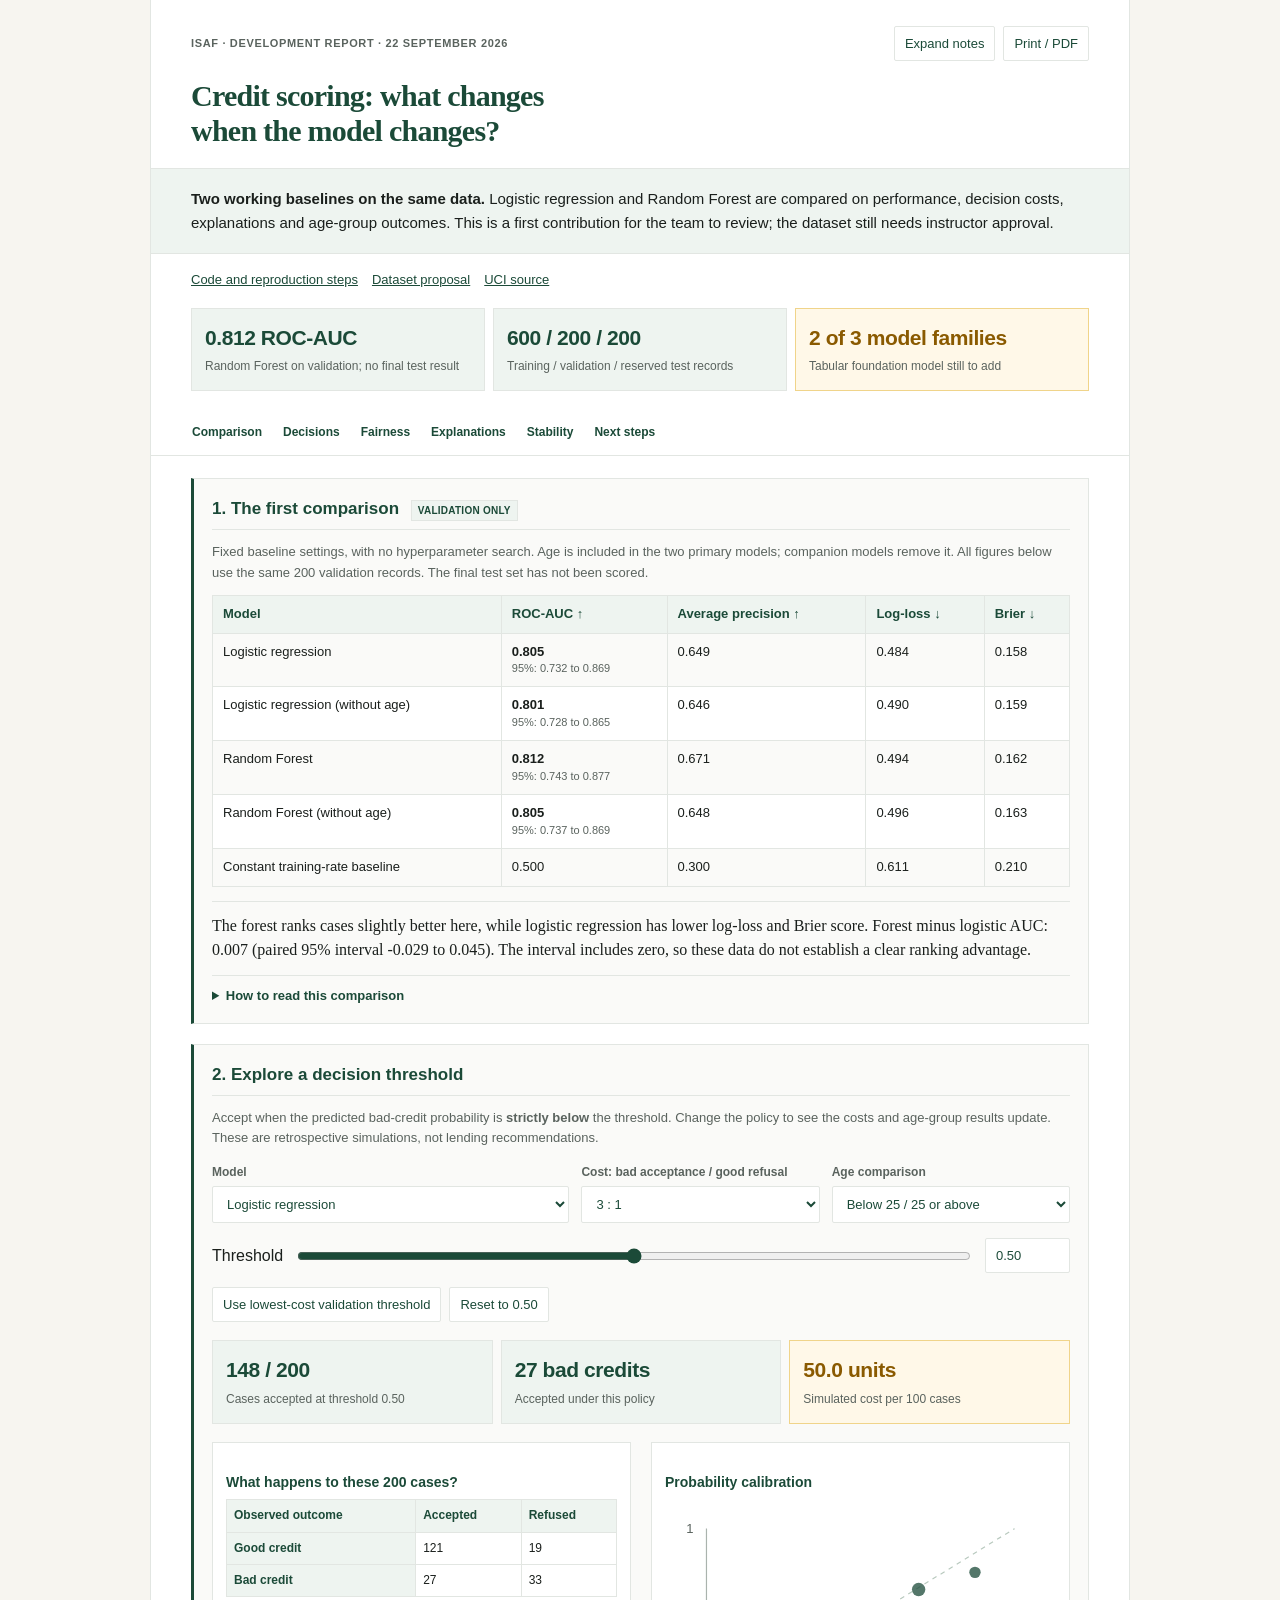
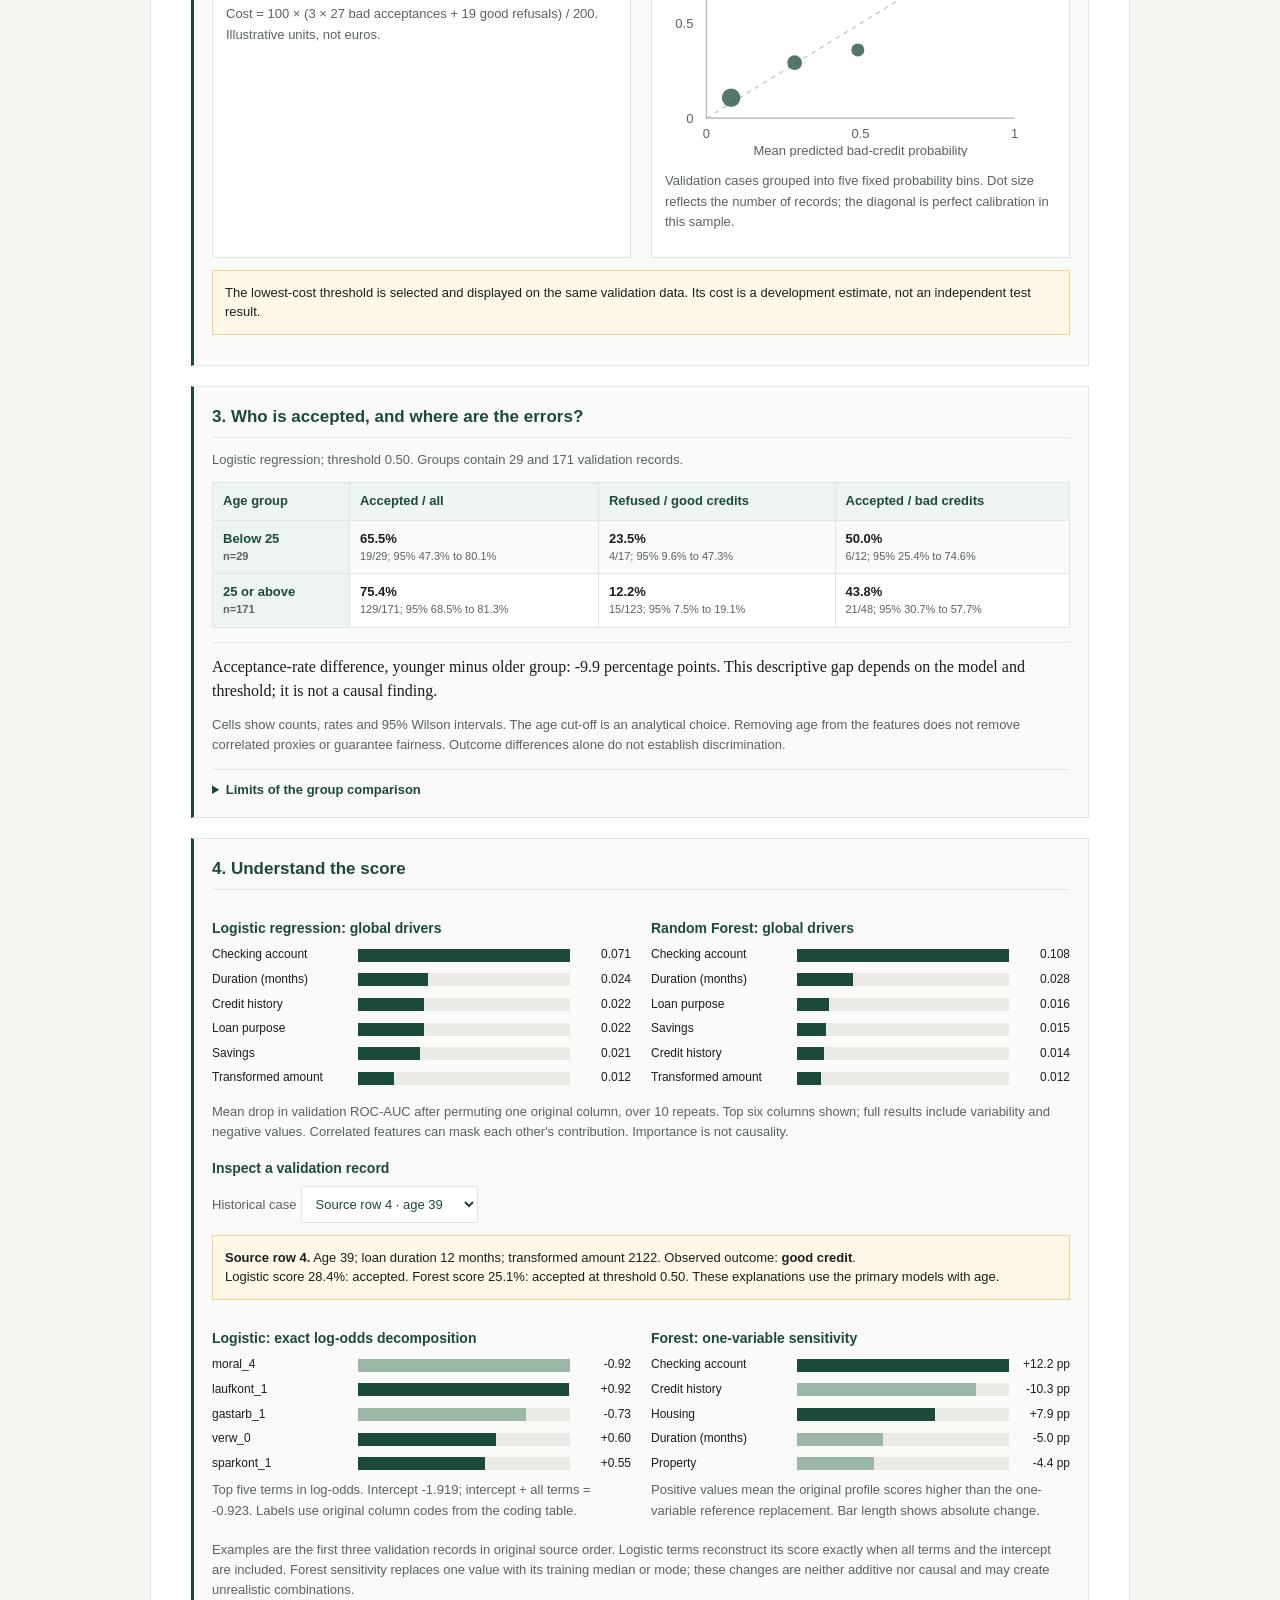
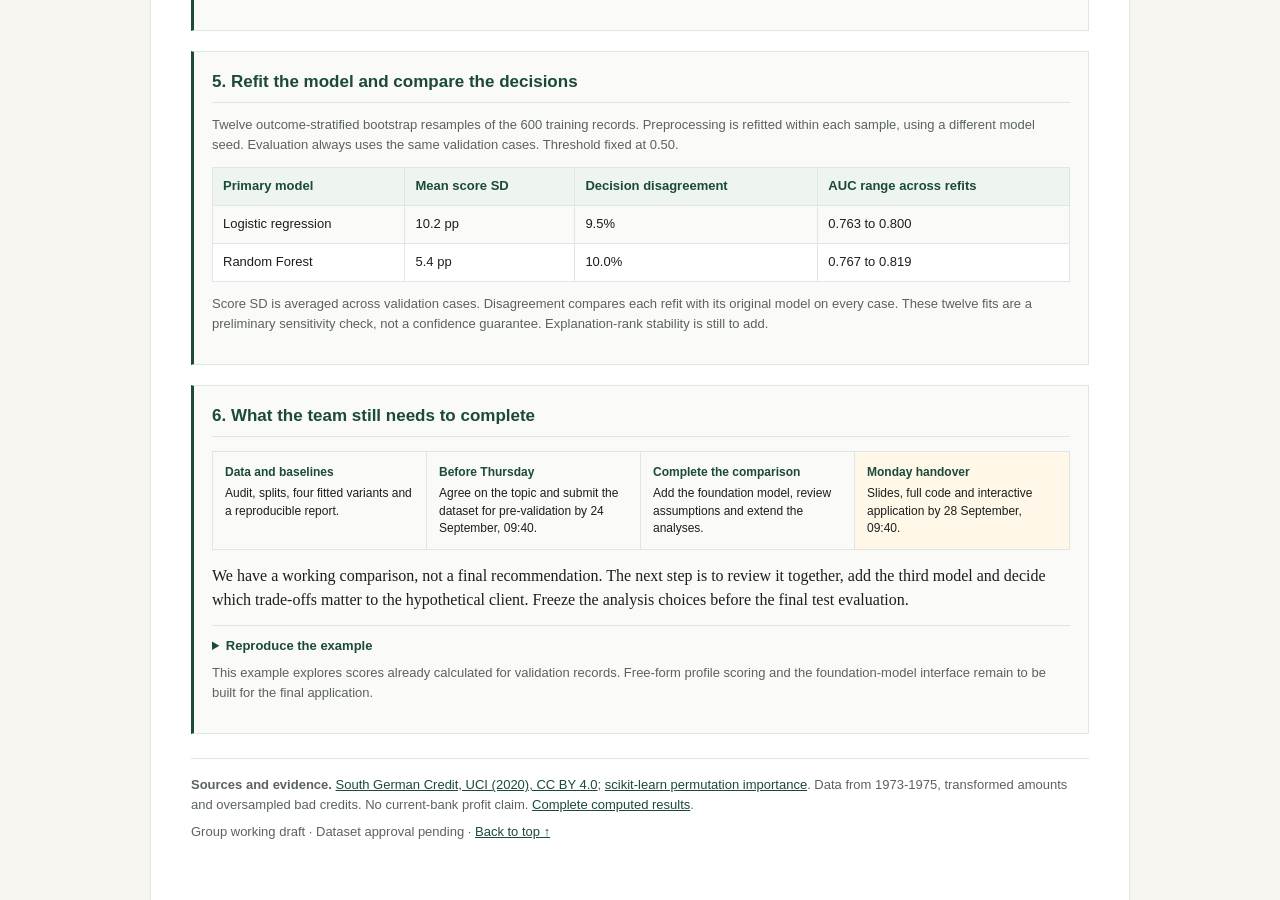
==== docs/index.html @ 65735120 "Build reproducible baselines and interactive validation report" ====
<!doctype html><html lang="en"><head><meta charset="utf-8"><meta name="viewport" content="width=device-width,initial-scale=1"><meta name="description" content="Reproducible credit-scoring development results: logistic regression, Random Forest and age-group analysis."><title>Credit scoring | First model comparison</title><style>:root{--ink:#1a1f1c;--muted:#5a635e;--line:#e2e6e2;--bg:#f7f5f0;--accent:#1b4a38;--soft:#eef4f0;--fill:#cfe0d6;--warn:#8a5a00;--warnbg:#fff8e8;--warnline:#f0d48a;--sans:Arial,Helvetica,sans-serif}
*{box-sizing:border-box}html{scroll-behavior:smooth;scroll-padding-top:65px}body{margin:0;color:var(--ink);background:var(--bg);font:16px/1.5 Georgia,'Times New Roman',serif}.wrap{max-width:980px;margin:auto;padding:26px 40px 45px;background:#fff;border-inline:1px solid var(--line);min-height:100vh}.topline{font:600 11px/1.4 var(--sans);letter-spacing:.06em;text-transform:uppercase;color:var(--muted);display:flex;align-items:center;justify-content:space-between;gap:16px;margin-bottom:17px}.actions{display:flex;gap:8px}button,select,input{font:13px var(--sans);color:var(--accent)}button,select,input[type=number]{background:#fff;border:1px solid var(--line);padding:9px 10px;border-radius:2px}button{cursor:pointer}button:hover{background:var(--soft)}:focus-visible{outline:2px solid var(--accent);outline-offset:3px}h1{font-size:30px;line-height:1.18;letter-spacing:-.025em;font-weight:600;color:var(--accent);margin:0 0 19px}h2{font:700 17px/1.4 var(--sans);color:var(--accent);margin:0 0 12px;padding-bottom:8px;border-bottom:1px solid var(--line)}h3{font:700 14px/1.4 var(--sans);color:var(--accent);margin:17px 0 7px}p{margin:7px 0 12px}a{color:var(--accent)}.lede{background:var(--soft);padding:18px 40px;margin:0 -40px 16px;border-block:1px solid var(--line);font:15px/1.6 var(--sans)}.links,.note,.foot{font:13px/1.55 var(--sans);color:var(--muted)}.links{display:flex;flex-wrap:wrap;gap:14px;margin:14px 0}.scores{display:grid;grid-template-columns:repeat(3,1fr);gap:8px;margin:18px 0}.stat{background:var(--soft);border:1px solid var(--line);padding:13px;font-family:var(--sans)}.stat b{display:block;color:var(--accent);font-size:21px;letter-spacing:-.02em}.stat span{font-size:12px;color:var(--muted)}.stat.warn{background:var(--warnbg);border-color:var(--warnline)}.stat.warn b{color:var(--warn)}.toc{position:sticky;top:0;z-index:5;display:flex;overflow:auto;gap:5px;background:rgba(255,255,255,.98);border-bottom:1px solid var(--line);margin:0 -40px 22px;padding:10px 33px;font:600 12px var(--sans)}.toc a{padding:6px 8px;white-space:nowrap;text-decoration:none}.toc a:hover{background:var(--soft)}.block{border:1px solid var(--line);border-left:3px solid var(--accent);background:#fafaf8;padding:18px;margin:0 0 20px}.table-wrap{overflow:auto;margin:12px 0}table{width:100%;border-collapse:collapse;font:13px/1.45 var(--sans)}th,td{border:1px solid var(--line);padding:9px 10px;text-align:left;vertical-align:top}th{background:var(--soft);color:var(--accent);font-weight:600}tbody tr:nth-child(even){background:white}.table-wrap table{min-width:600px}.small{font-size:11px;display:block;color:var(--muted)}.pill{font:600 10px var(--sans);letter-spacing:.025em;text-transform:uppercase;display:inline-block;background:var(--soft);color:var(--accent);padding:4px 6px;border:1px solid var(--line);margin-left:7px}.pill.warn{background:var(--warnbg);color:var(--warn)}.callout{background:var(--warnbg);border:1px solid var(--warnline);font:13px/1.5 var(--sans);padding:12px;margin:12px 0}.takeaway{border-top:1px solid var(--line);padding-top:12px;margin-top:14px}.controls{display:grid;grid-template-columns:1.5fr 1fr 1fr;gap:12px;font:12px/1.5 var(--sans);margin:15px 0}.controls label{font-weight:600;color:var(--muted)}.controls select{width:100%;margin-top:5px}.threshold{display:flex;align-items:center;gap:12px;margin:8px 0 14px;font-family:var(--sans)}input[type=range]{flex:1;min-width:70px;accent-color:var(--accent)}input[type=number]{width:85px}.split{display:grid;grid-template-columns:1fr 1fr;gap:20px}.mini{background:white;border:1px solid var(--line);padding:13px}.mini table{font-size:12px}.mini th,.mini td{padding:7px}.figure{margin:8px 0;background:#fff;border:1px solid var(--line);padding:10px}.figure svg{display:block;width:100%;height:auto}.chart-label{font:11px var(--sans);fill:var(--muted)}.bar-row{display:grid;grid-template-columns:138px 1fr 53px;gap:8px;align-items:center;font:12px/1.3 var(--sans);margin:9px 0}.bar-track{height:13px;background:#eceae4}.bar-fill{height:100%;background:var(--accent)}.bar-row .value{font-variant-numeric:tabular-nums;text-align:right}.technical{border-top:1px solid var(--line);margin-top:13px;padding-top:10px;font:13px/1.5 var(--sans)}summary{cursor:pointer;color:var(--accent);font-weight:600}.technical[open] summary{margin-bottom:10px}.foot{border-top:1px solid var(--line);padding-top:16px;margin-top:24px}.progress{display:grid;grid-template-columns:repeat(4,1fr);border:1px solid var(--line);margin:14px 0;font:12px/1.45 var(--sans)}.progress div{padding:12px;border-right:1px solid var(--line)}.progress div:last-child{border:0;background:var(--warnbg)}.progress b{display:block;color:var(--accent);margin-bottom:4px}.nowrap{white-space:nowrap}.status{font:14px/1.6 var(--sans)}.muted{color:var(--muted)}.sr-only{position:absolute;width:1px;height:1px;overflow:hidden;clip:rect(0,0,0,0)}
@media(max-width:700px){.wrap{padding:20px 15px 35px}h1{font-size:26px}.lede{margin-inline:-15px;padding:16px 15px}.toc{margin-inline:-15px;padding-inline:8px}.topline{align-items:flex-start}.actions{flex-direction:column}.scores{grid-template-columns:1fr}.split,.controls{grid-template-columns:1fr}.progress{grid-template-columns:1fr 1fr}.bar-row{grid-template-columns:120px 1fr 48px}.block{padding:14px}.stat b{font-size:20px}}
@media print{@page{margin:12mm}.wrap{max-width:none;border:0;padding:0}.actions,.toc{display:none}body{font-size:12px;background:#fff}.lede{margin:0;padding:12px}.block{break-inside:avoid}.table-wrap{overflow:visible}.table-wrap table{min-width:0;font-size:10px}.controls{grid-template-columns:1.5fr 1fr 1fr}.split{grid-template-columns:1fr 1fr}*{print-color-adjust:exact;-webkit-print-color-adjust:exact}}
</style></head><body><main class="wrap" id="top">
<div class="topline"><span>ISAF · Development report · 22 September 2026</span><div class="actions"><button id="notes">Expand notes</button><button id="print">Print / PDF</button></div></div>
<h1>Credit scoring: what changes<br>when the model changes?</h1>
<div class="lede"><strong>Two working baselines on the same data.</strong> Logistic regression and Random Forest are compared on performance, decision costs, explanations and age-group outcomes. This is a first contribution for the team to review; the dataset still needs instructor approval.</div>
<div class="links"><a href="https://github.com/RemiBp/fairness-credit-scoring">Code and reproduction steps</a><a href="https://github.com/RemiBp/fairness-credit-scoring/blob/main/docs/dataset-proposal.pdf">Dataset proposal</a><a href="https://doi.org/10.24432/C5QG88">UCI source</a></div>
<div class="scores"><div class="stat"><b id="best-auc"></b><span id="best-label"></span></div><div class="stat"><b>600 / 200 / 200</b><span>Training / validation / reserved test records</span></div><div class="stat warn"><b>2 of 3 model families</b><span>Tabular foundation model still to add</span></div></div>
<nav class="toc" aria-label="Report sections"><a href="#comparison">Comparison</a><a href="#decisions">Decisions</a><a href="#fairness">Fairness</a><a href="#explain">Explanations</a><a href="#stability">Stability</a><a href="#next">Next steps</a></nav>
<section class="block" id="comparison"><h2>1. The first comparison <span class="pill">Validation only</span></h2>
<p class="note">Fixed baseline settings, with no hyperparameter search. Age is included in the two primary models; companion models remove it. All figures below use the same 200 validation records. The final test set has not been scored.</p>
<div class="table-wrap" tabindex="0" aria-label="Model metrics"><table><thead><tr><th scope="col">Model</th><th scope="col">ROC-AUC ↑</th><th scope="col">Average precision ↑</th><th scope="col">Log-loss ↓</th><th scope="col">Brier ↓</th></tr></thead><tbody id="comparison-rows"></tbody></table></div>
<p class="takeaway" id="comparison-summary"></p>
<details class="technical"><summary>How to read this comparison</summary><p>ROC-AUC measures ranking; average precision summarises the precision-recall curve for bad-credit outcomes. Log-loss and Brier evaluate probabilities. The constant baseline predicts the training bad-credit rate for every validation case.</p><p>AUC intervals and the difference between the two primary models use 1,000 paired, outcome-stratified bootstrap samples of validation rows. These are conditional on the fitted models, not estimates of all training uncertainty. Repeated decisions based on this validation set can overfit it.</p><p>Data are historical and bad credits were oversampled. Sample probabilities and calibration cannot be treated as current population default rates.</p></details></section>
<section class="block" id="decisions"><h2>2. Explore a decision threshold</h2><p class="note">Accept when the predicted bad-credit probability is <strong>strictly below</strong> the threshold. Change the policy to see the costs and age-group results update. These are retrospective simulations, not lending recommendations.</p>
<div class="controls"><label for="model">Model<select id="model"></select></label><label for="ratio">Cost: bad acceptance / good refusal<select id="ratio"><option value="1">1 : 1</option><option value="3" selected>3 : 1</option><option value="5">5 : 1</option></select></label><label for="age-cut">Age comparison<select id="age-cut"><option value="25">Below 25 / 25 or above</option><option value="30">Below 30 / 30 or above</option></select></label></div>
<div class="threshold"><label for="threshold">Threshold</label><input id="threshold" type="range" min="0" max="1" step="0.01" value="0.5"><input id="threshold-number" aria-label="Threshold value" type="number" min="0" max="1" step="0.01" value="0.50"></div>
<div class="actions"><button id="optimal">Use lowest-cost validation threshold</button><button id="reset">Reset to 0.50</button></div>
<div id="policy-stats" class="scores" aria-live="polite"></div>
<div class="split"><div class="mini"><h3>What happens to these 200 cases?</h3><table><thead><tr><th>Observed outcome</th><th>Accepted</th><th>Refused</th></tr></thead><tbody id="confusion"></tbody></table><p class="note" id="cost-note"></p></div><div class="mini"><h3>Probability calibration</h3><div id="calibration"></div><p class="note">Validation cases grouped into five fixed probability bins. Dot size reflects the number of records; the diagonal is perfect calibration in this sample.</p></div></div>
<p class="callout" id="threshold-caveat">The lowest-cost threshold is selected and displayed on the same validation data. Its cost is a development estimate, not an independent test result.</p>
</section>
<section class="block" id="fairness"><h2>3. Who is accepted, and where are the errors?</h2><p class="note" id="fairness-context"></p><div class="table-wrap" tabindex="0" aria-label="Age group outcomes"><table><thead><tr><th>Age group</th><th>Accepted / all</th><th>Refused / good credits</th><th>Accepted / bad credits</th></tr></thead><tbody id="fairness-rows"></tbody></table></div><p class="takeaway" id="fairness-gap"></p>
<p class="note">Cells show counts, rates and 95% Wilson intervals. The age cut-off is an analytical choice. Removing age from the features does not remove correlated proxies or guarantee fairness. Outcome differences alone do not establish discrimination.</p>
<details class="technical"><summary>Limits of the group comparison</summary><p>Intervals describe uncertainty in each subgroup rate conditional on the model and chosen threshold. They are not confidence intervals for a between-group difference and do not account for threshold selection. Small denominators make estimates imprecise. The dataset's combined personal-status variable cannot reliably reconstruct sex, so no male/female analysis is attempted.</p></details></section>
<section class="block" id="explain"><h2>4. Understand the score</h2><div class="split"><div><h3>Logistic regression: global drivers</h3><div id="logistic-importance"></div></div><div><h3>Random Forest: global drivers</h3><div id="forest-importance"></div></div></div><p class="note">Mean drop in validation ROC-AUC after permuting one original column, over 10 repeats. Top six columns shown; full results include variability and negative values. Correlated features can mask each other's contribution. Importance is not causality.</p>
<h3>Inspect a validation record</h3><label for="case-select" class="note">Historical case</label> <select id="case-select"></select><div id="case-info" class="callout"></div>
<div class="split"><div><h3>Logistic: exact log-odds decomposition</h3><div id="logistic-local"></div></div><div><h3>Forest: one-variable sensitivity</h3><div id="forest-local"></div></div></div><p class="note">Examples are the first three validation records in original source order. Logistic terms reconstruct its score exactly when all terms and the intercept are included. Forest sensitivity replaces one value with its training median or mode; these changes are neither additive nor causal and may create unrealistic combinations.</p></section>
<section class="block" id="stability"><h2>5. Refit the model and compare the decisions</h2><p class="note">Twelve outcome-stratified bootstrap resamples of the 600 training records. Preprocessing is refitted within each sample, using a different model seed. Evaluation always uses the same validation cases. Threshold fixed at 0.50.</p><div class="table-wrap" tabindex="0"><table><thead><tr><th>Primary model</th><th>Mean score SD</th><th>Decision disagreement</th><th>AUC range across refits</th></tr></thead><tbody id="stability-rows"></tbody></table></div><p class="note">Score SD is averaged across validation cases. Disagreement compares each refit with its original model on every case. These twelve fits are a preliminary sensitivity check, not a confidence guarantee. Explanation-rank stability is still to add.</p></section>
<section class="block" id="next"><h2>6. What the team still needs to complete</h2><div class="progress"><div><b>Data and baselines</b>Audit, splits, four fitted variants and a reproducible report.</div><div><b>Before Thursday</b>Agree on the topic and submit the dataset for pre-validation by 24 September, 09:40.</div><div><b>Complete the comparison</b>Add the foundation model, review assumptions and extend the analyses.</div><div><b>Monday handover</b>Slides, full code and interactive application by 28 September, 09:40.</div></div>
<p>We have a working comparison, not a final recommendation. The next step is to review it together, add the third model and decide which trade-offs matter to the hypothetical client. Freeze the analysis choices before the final test evaluation.</p>
<details class="technical"><summary>Reproduce the example</summary><p>From the repository root, create a Python environment, install <code>requirements.txt</code>, then run <code>python benchmark.py</code> and <code>python build_report.py</code>. Open <code>docs/index.html</code>. It is self-contained and works offline. Fitted pipelines are saved locally in <code>models/</code>; public results contain validation predictions only.</p><p id="versions"></p><p>Model settings: regularised logistic regression with C=1; Random Forest with 250 trees, minimum leaf size 5 and square-root feature sampling. No tuning of those settings was conducted.</p></details>
<p class="note">This example explores scores already calculated for validation records. Free-form profile scoring and the foundation-model interface remain to be built for the final application.</p></section>
<footer class="foot"><strong>Sources and evidence.</strong> <a href="https://doi.org/10.24432/C5QG88">South German Credit, UCI (2020), CC BY 4.0</a>; <a href="https://scikit-learn.org/1.7/modules/permutation_importance.html">scikit-learn permutation importance</a>. Data from 1973-1975, transformed amounts and oversampled bad credits. No current-bank profit claim. <a href="https://github.com/RemiBp/fairness-credit-scoring/tree/main/results">Complete computed results</a>.<p>Group working draft · Dataset approval pending · <a href="#top">Back to top ↑</a></p></footer>
<noscript><p class="callout">Enable JavaScript to display the computed metrics and use the controls. The JSON results are available in the repository.</p></noscript></main><script id="benchmark-data" type="application/json">{"seed":20260922,"source_sha256":"5f363343f356ca38a0236baab849e472846399b2176ccc5bd686483dd8a7562f","evaluation":"validation_only","split":{"train":600,"validation":200,"test":200},"test_evaluated":false,"versions":{"python":"3.14.6","numpy":"2.5.3","pandas":"2.3.3","sklearn":"1.7.2"},"baseline":{"auc":0.5,"average_precision":0.3,"log_loss":0.6108643020548935,"brier":0.20999999999999994},"models":{"logistic":{"name":"Logistic regression","metrics":{"auc":0.8048809523809525,"average_precision":0.6487432965150209,"log_loss":0.48419338805468926,"brier":0.1579070780042954},"threshold_05":{"n":200,"accepted":148,"bad_accepted":27,"good_refused":19,"good_accepted":121,"bad_refused":33,"cost_per_100":50.0},"cost_thresholds":[{"ratio":1,"threshold":0.6,"validation_cost_per_100":21.5},{"ratio":3,"threshold":0.34,"validation_cost_per_100":41.5},{"ratio":5,"threshold":0.08,"validation_cost_per_100":50.0}],"fairness_25":{"below":{"n":29,"acceptance":{"events":19,"n":29,"rate":0.6551724137931034,"wilson_95":[0.47345104090476137,0.80059281473325]},"good_refusal":{"events":4,"n":17,"rate":0.23529411764705882,"wilson_95":[0.09555044322080117,0.4726179811956498]},"bad_acceptance":{"events":6,"n":12,"rate":0.5,"wilson_95":[0.2537815976337061,0.7462184023662939]}},"at_or_above":{"n":171,"acceptance":{"events":129,"n":171,"rate":0.7543859649122807,"wilson_95":[0.6847482938893671,0.8128453580214275]},"good_refusal":{"events":15,"n":123,"rate":0.12195121951219512,"wilson_95":[0.07531417696635252,0.19148706558741818]},"bad_acceptance":{"events":21,"n":48,"rate":0.4375,"wilson_95":[0.30701269040654244,0.5772498258017222]}}},"fairness_30":{"below":{"n":80,"acceptance":{"events":54,"n":80,"rate":0.675,"wilson_95":[0.5664052731061473,0.7675583815564182]},"good_refusal":{"events":10,"n":50,"rate":0.2,"wilson_95":[0.1124375001577611,0.3303710593222542]},"bad_acceptance":{"events":14,"n":30,"rate":0.4666666666666667,"wilson_95":[0.30232388907699753,0.638577003801267]}},"at_or_above":{"n":120,"acceptance":{"events":94,"n":120,"rate":0.7833333333333333,"wilson_95":[0.7014563746709164,0.8476327643584851]},"good_refusal":{"events":9,"n":90,"rate":0.1,"wilson_95":[0.05350675169712493,0.17924174875433652]},"bad_acceptance":{"events":13,"n":30,"rate":0.43333333333333335,"wilson_95":[0.2737748557646652,0.6080269299918639]}}},"calibration":[{"n":93,"mean_prediction":0.07991707648408204,"bad_rate":0.10752688172043011,"lower":0.0,"upper":0.2},{"n":41,"mean_prediction":0.2862659544500028,"bad_rate":0.2926829268292683,"lower":0.2,"upper":0.4},{"n":25,"mean_prediction":0.49134056314033736,"bad_rate":0.36,"lower":0.4,"upper":0.6000000000000001},{"n":28,"mean_prediction":0.6886879317110166,"bad_rate":0.6785714285714286,"lower":0.6000000000000001,"upper":0.8},{"n":13,"mean_prediction":0.8716345280979799,"bad_rate":0.7692307692307693,"lower":0.8,"upper":1.0}],"include_age":true,"importance":[{"feature":"Checking account","column":"laufkont","mean":0.07111904761904772,"std":0.024178462990073573},{"feature":"Duration (months)","column":"laufzeit","mean":0.023523809523809634,"std":0.006183191684755591},{"feature":"Credit history","column":"moral","mean":0.02229761904761912,"std":0.010149959786790773},{"feature":"Loan purpose","column":"verw","mean":0.02203571428571437,"std":0.005337915229962654},{"feature":"Savings","column":"sparkont","mean":0.020785714285714373,"std":0.007245923085469778},{"feature":"Transformed amount","column":"hoehe","mean":0.011928571428571521,"std":0.005495514559357396},{"feature":"Foreign worker","column":"gastarb","mean":0.009166666666666767,"std":0.005998157313414069},{"feature":"Other instalment plans","column":"weitkred","mean":0.0070476190476191245,"std":0.00531619269420373},{"feature":"Property","column":"verm","mean":0.004964285714285821,"std":0.005950011433133709},{"feature":"Number of credits","column":"bishkred","mean":0.004785714285714382,"std":0.004835092337673833},{"feature":"Age (years)","column":"alter","mean":0.004059523809523879,"std":0.004685835872406227},{"feature":"Personal status","column":"famges","mean":0.004047619047619111,"std":0.004438417114835083},{"feature":"Residence duration","column":"wohnzeit","mean":0.0039761904761905775,"std":0.004821707810843777},{"feature":"Other debtors","column":"buerge","mean":0.0036547619047619826,"std":0.0041431479098838},{"feature":"Employment duration","column":"beszeit","mean":0.0035714285714286698,"std":0.00786038893984984},{"feature":"Telephone","column":"telef","mean":0.002869047619047749,"std":0.004244327279906327},{"feature":"Housing","column":"wohn","mean":0.00267857142857153,"std":0.003587365236828193},{"feature":"Instalment rate band","column":"rate","mean":0.0010714285714286675,"std":0.007238447673123904},{"feature":"Job","column":"beruf","mean":0.001047619047619175,"std":0.0006896546837123807},{"feature":"Dependants band","column":"pers","mean":4.4408920985006264e-17,"std":0.00034911614996701397}],"stability":{"fits":12,"mean_probability_sd":0.10212084486995426,"decision_disagreement_at_05":0.09541666666666666,"auc_range":[0.7625000000000001,0.7996428571428571]},"auc_interval_95":[0.7319017857142857,0.8694107142857143]},"logistic_no_age":{"name":"Logistic regression (without age)","metrics":{"auc":0.8013095238095238,"average_precision":0.6458492645531762,"log_loss":0.48962336238239174,"brier":0.15919039851521205},"threshold_05":{"n":200,"accepted":151,"bad_accepted":28,"good_refused":17,"good_accepted":123,"bad_refused":32,"cost_per_100":50.5},"cost_thresholds":[{"ratio":1,"threshold":0.65,"validation_cost_per_100":20.5},{"ratio":3,"threshold":0.21,"validation_cost_per_100":42.5},{"ratio":5,"threshold":0.11,"validation_cost_per_100":48.5}],"fairness_25":{"below":{"n":29,"acceptance":{"events":20,"n":29,"rate":0.6896551724137931,"wilson_95":[0.5076986576690685,0.8272438325551679]},"good_refusal":{"events":3,"n":17,"rate":0.17647058823529413,"wilson_95":[0.06191126637620997,0.41029458568834126]},"bad_acceptance":{"events":6,"n":12,"rate":0.5,"wilson_95":[0.2537815976337061,0.7462184023662939]}},"at_or_above":{"n":171,"acceptance":{"events":131,"n":171,"rate":0.7660818713450293,"wilson_95":[0.6972166571416826,0.823254863822482]},"good_refusal":{"events":14,"n":123,"rate":0.11382113821138211,"wilson_95":[0.06902284440685469,0.18201068293301853]},"bad_acceptance":{"events":22,"n":48,"rate":0.4583333333333333,"wilson_95":[0.32575242292867446,0.5970892545435019]}}},"fairness_30":{"below":{"n":80,"acceptance":{"events":56,"n":80,"rate":0.7,"wilson_95":[0.5923184607866026,0.7893542873991866]},"good_refusal":{"events":8,"n":50,"rate":0.16,"wilson_95":[0.08337420678033404,0.2851421606303499]},"bad_acceptance":{"events":14,"n":30,"rate":0.4666666666666667,"wilson_95":[0.30232388907699753,0.638577003801267]}},"at_or_above":{"n":120,"acceptance":{"events":95,"n":120,"rate":0.7916666666666666,"wilson_95":[0.7105232156701865,0.8547156039189031]},"good_refusal":{"events":9,"n":90,"rate":0.1,"wilson_95":[0.05350675169712493,0.17924174875433652]},"bad_acceptance":{"events":14,"n":30,"rate":0.4666666666666667,"wilson_95":[0.30232388907699753,0.638577003801267]}}},"calibration":[{"n":94,"mean_prediction":0.08209204046715733,"bad_rate":0.10638297872340426,"lower":0.0,"upper":0.2},{"n":41,"mean_prediction":0.2916170236659248,"bad_rate":0.2926829268292683,"lower":0.2,"upper":0.4},{"n":24,"mean_prediction":0.48586790633001864,"bad_rate":0.375,"lower":0.4,"upper":0.6000000000000001},{"n":28,"mean_prediction":0.6853432057032843,"bad_rate":0.6785714285714286,"lower":0.6000000000000001,"upper":0.8},{"n":13,"mean_prediction":0.8684703606710052,"bad_rate":0.7692307692307693,"lower":0.8,"upper":1.0}],"include_age":false,"auc_interval_95":[0.7277291666666668,0.8653660714285714]},"forest":{"name":"Random Forest","metrics":{"auc":0.8121428571428572,"average_precision":0.6710862863897731,"log_loss":0.49431080453837767,"brier":0.16209723262022407},"threshold_05":{"n":200,"accepted":171,"bad_accepted":37,"good_refused":6,"good_accepted":134,"bad_refused":23,"cost_per_100":58.5},"cost_thresholds":[{"ratio":1,"threshold":0.43,"validation_cost_per_100":21.0},{"ratio":3,"threshold":0.3,"validation_cost_per_100":39.0},{"ratio":5,"threshold":0.3,"validation_cost_per_100":49.0}],"fairness_25":{"below":{"n":29,"acceptance":{"events":26,"n":29,"rate":0.896551724137931,"wilson_95":[0.736149189092262,0.9641851086493229]},"good_refusal":{"events":0,"n":17,"rate":0.0,"wilson_95":[0.0,0.1843181350088518]},"bad_acceptance":{"events":9,"n":12,"rate":0.75,"wilson_95":[0.46769466506643426,0.9110583316059453]}},"at_or_above":{"n":171,"acceptance":{"events":145,"n":171,"rate":0.847953216374269,"wilson_95":[0.7865389175839125,0.894077686753841]},"good_refusal":{"events":6,"n":123,"rate":0.04878048780487805,"wilson_95":[0.022545774253251702,0.1023460313754423]},"bad_acceptance":{"events":28,"n":48,"rate":0.5833333333333334,"wilson_95":[0.4428133228397628,0.7115033222158844]}}},"fairness_30":{"below":{"n":80,"acceptance":{"events":66,"n":80,"rate":0.825,"wilson_95":[0.7274245802116865,0.8927936355902206]},"good_refusal":{"events":4,"n":50,"rate":0.08,"wilson_95":[0.03154951408859298,0.18838246918342838]},"bad_acceptance":{"events":20,"n":30,"rate":0.6666666666666666,"wilson_95":[0.4878005164454384,0.8076950191632386]}},"at_or_above":{"n":120,"acceptance":{"events":105,"n":120,"rate":0.875,"wilson_95":[0.8039705979199262,0.9227650272660463]},"good_refusal":{"events":2,"n":90,"rate":0.022222222222222223,"wilson_95":[0.006115441986325208,0.07744526688625372]},"bad_acceptance":{"events":17,"n":30,"rate":0.5666666666666667,"wilson_95":[0.3919730700081361,0.7262251442353347]}}},"calibration":[{"n":61,"mean_prediction":0.11966541289023105,"bad_rate":0.09836065573770492,"lower":0.0,"upper":0.2},{"n":78,"mean_prediction":0.2912294584814419,"bad_rate":0.19230769230769232,"lower":0.2,"upper":0.4},{"n":57,"mean_prediction":0.4871388063227617,"bad_rate":0.631578947368421,"lower":0.4,"upper":0.6000000000000001},{"n":4,"mean_prediction":0.6393253534901012,"bad_rate":0.75,"lower":0.6000000000000001,"upper":0.8}],"include_age":true,"importance":[{"feature":"Checking account","column":"laufkont","mean":0.10811904761904763,"std":0.030579475279834695},{"feature":"Duration (months)","column":"laufzeit","mean":0.028369047619047648,"std":0.008984120849456679},{"feature":"Loan purpose","column":"verw","mean":0.016440476190476217,"std":0.006491851250071979},{"feature":"Savings","column":"sparkont","mean":0.014773809523809567,"std":0.008922450282720474},{"feature":"Credit history","column":"moral","mean":0.013607142857142884,"std":0.010551414183408844},{"feature":"Transformed amount","column":"hoehe","mean":0.011988095238095265,"std":0.011342939356385124},{"feature":"Age (years)","column":"alter","mean":0.01084523809523814,"std":0.0029553796215517326},{"feature":"Housing","column":"wohn","mean":0.005773809523809547,"std":0.0037609439701336844},{"feature":"Other instalment plans","column":"weitkred","mean":0.005523809523809531,"std":0.004209036278598419},{"feature":"Instalment rate band","column":"rate","mean":0.003702380952380979,"std":0.0038647228576496784},{"feature":"Property","column":"verm","mean":0.0033214285714285975,"std":0.004196643864791371},{"feature":"Other debtors","column":"buerge","mean":0.0029999999999999914,"std":0.0015225068836903193},{"feature":"Telephone","column":"telef","mean":0.002654761904761904,"std":0.002205467592504401},{"feature":"Job","column":"beruf","mean":0.002083333333333348,"std":0.0028458357610969555},{"feature":"Employment duration","column":"beszeit","mean":0.0015476190476190644,"std":0.003162277660168399},{"feature":"Foreign worker","column":"gastarb","mean":0.0011190476190476196,"std":0.0017137896107550386},{"feature":"Residence duration","column":"wohnzeit","mean":0.0004880952380952652,"std":0.002788587244620764},{"feature":"Personal status","column":"famges","mean":-0.0003214285714285614,"std":0.001760174504335926},{"feature":"Number of credits","column":"bishkred","mean":-0.0017261904761904589,"std":0.0017253692627870862},{"feature":"Dependants band","column":"pers","mean":-0.0034523809523809177,"std":0.0032771627848441212}],"stability":{"fits":12,"mean_probability_sd":0.05387790638455749,"decision_disagreement_at_05":0.10041666666666667,"auc_range":[0.7667857142857143,0.8188095238095238]},"auc_interval_95":[0.7429702380952381,0.8770267857142856]},"forest_no_age":{"name":"Random Forest (without age)","metrics":{"auc":0.8051190476190475,"average_precision":0.647957482249543,"log_loss":0.4964997904627066,"brier":0.1629635069412096},"threshold_05":{"n":200,"accepted":166,"bad_accepted":36,"good_refused":10,"good_accepted":130,"bad_refused":24,"cost_per_100":59.0},"cost_thresholds":[{"ratio":1,"threshold":0.4,"validation_cost_per_100":21.0},{"ratio":3,"threshold":0.29,"validation_cost_per_100":39.0},{"ratio":5,"threshold":0.29,"validation_cost_per_100":49.0}],"fairness_25":{"below":{"n":29,"acceptance":{"events":27,"n":29,"rate":0.9310344827586207,"wilson_95":[0.7803541984972431,0.9808787338305667]},"good_refusal":{"events":0,"n":17,"rate":0.0,"wilson_95":[0.0,0.1843181350088518]},"bad_acceptance":{"events":10,"n":12,"rate":0.8333333333333334,"wilson_95":[0.5519691377470266,0.9530348578161463]}},"at_or_above":{"n":171,"acceptance":{"events":139,"n":171,"rate":0.8128654970760234,"wilson_95":[0.7477730359355237,0.8642099612421204]},"good_refusal":{"events":10,"n":123,"rate":0.08130081300813008,"wilson_95":[0.044758872239892986,0.14320379424439061]},"bad_acceptance":{"events":26,"n":48,"rate":0.5416666666666666,"wilson_95":[0.40291074545649797,0.6742475770713254]}}},"fairness_30":{"below":{"n":80,"acceptance":{"events":64,"n":80,"rate":0.8,"wilson_95":[0.6995375627182917,0.8729715595603921]},"good_refusal":{"events":6,"n":50,"rate":0.12,"wilson_95":[0.05617600150932274,0.23804817383202992]},"bad_acceptance":{"events":20,"n":30,"rate":0.6666666666666666,"wilson_95":[0.4878005164454384,0.8076950191632386]}},"at_or_above":{"n":120,"acceptance":{"events":102,"n":120,"rate":0.85,"wilson_95":[0.775324706432755,0.9029618770741527]},"good_refusal":{"events":4,"n":90,"rate":0.044444444444444446,"wilson_95":[0.01741724185270873,0.10876855032812233]},"bad_acceptance":{"events":16,"n":30,"rate":0.5333333333333333,"wilson_95":[0.36142299619873297,0.6976761109230025]}}},"calibration":[{"n":62,"mean_prediction":0.11686148384317457,"bad_rate":0.11290322580645161,"lower":0.0,"upper":0.2},{"n":76,"mean_prediction":0.2898442975247423,"bad_rate":0.17105263157894737,"lower":0.2,"upper":0.4},{"n":59,"mean_prediction":0.49878349913148723,"bad_rate":0.6440677966101694,"lower":0.4,"upper":0.6000000000000001},{"n":3,"mean_prediction":0.6398147307050709,"bad_rate":0.6666666666666666,"lower":0.6000000000000001,"upper":0.8}],"include_age":false,"auc_interval_95":[0.7366607142857143,0.8694077380952381]}},"cases":[{"row_id":4,"age":39,"y_bad":0,"duration":12,"amount_transformed":2122,"scores":{"logistic":0.2842609201347553,"logistic_no_age":0.2932097175406345,"forest":0.2513079492226216,"forest_no_age":0.2654676765140704},"explanations":{"logistic":{"method":"Exact additive log-odds contributions","intercept":-1.9185910080934003,"logit":-0.9234231376965151,"terms":[{"feature":"categorical__moral_4","contribution":-0.9247110136053031},{"feature":"categorical__laufkont_1","contribution":0.9184369864308881},{"feature":"categorical__gastarb_1","contribution":-0.7317665649762967},{"feature":"categorical__verw_0","contribution":0.6039469106646946},{"feature":"categorical__sparkont_1","contribution":0.5525450586624207},{"feature":"categorical__bishkred_2","contribution":0.4996253326330665},{"feature":"categorical__wohnzeit_2","contribution":0.37975734779043596},{"feature":"categorical__weitkred_3","contribution":-0.3490909733672782},{"feature":"categorical__wohn_1","contribution":0.34619361208484534},{"feature":"numeric__laufzeit","contribution":-0.3022502488293688},{"feature":"categorical__famges_3","contribution":-0.29693888691968967},{"feature":"categorical__rate_3","contribution":0.23934863461710135},{"feature":"categorical__buerge_1","contribution":0.20367373968771968},{"feature":"numeric__hoehe","contribution":-0.12952305692889346},{"feature":"categorical__telef_1","contribution":0.10445027739470532},{"feature":"categorical__beszeit_3","contribution":-0.09292064917415885},{"feature":"categorical__beruf_2","contribution":0.061737958438335516},{"feature":"numeric__alter","contribution":-0.0463010566857472},{"feature":"categorical__verm_1","contribution":-0.03283512816492528},{"feature":"categorical__pers_1","contribution":-0.008210409355666415},{"feature":"categorical__laufkont_2","contribution":0.0},{"feature":"categorical__laufkont_3","contribution":-0.0},{"feature":"categorical__laufkont_4","contribution":-0.0},{"feature":"categorical__moral_0","contribution":0.0},{"feature":"categorical__moral_1","contribution":0.0},{"feature":"categorical__moral_2","contribution":-0.0},{"feature":"categorical__moral_3","contribution":-0.0},{"feature":"categorical__verw_1","contribution":-0.0},{"feature":"categorical__verw_2","contribution":-0.0},{"feature":"categorical__verw_3","contribution":-0.0},{"feature":"categorical__verw_4","contribution":0.0},{"feature":"categorical__verw_5","contribution":0.0},{"feature":"categorical__verw_6","contribution":0.0},{"feature":"categorical__verw_8","contribution":-0.0},{"feature":"categorical__verw_9","contribution":-0.0},{"feature":"categorical__verw_10","contribution":-0.0},{"feature":"categorical__sparkont_2","contribution":0.0},{"feature":"categorical__sparkont_3","contribution":0.0},{"feature":"categorical__sparkont_4","contribution":-0.0},{"feature":"categorical__sparkont_5","contribution":-0.0},{"feature":"categorical__beszeit_1","contribution":0.0},{"feature":"categorical__beszeit_2","contribution":0.0},{"feature":"categorical__beszeit_4","contribution":-0.0},{"feature":"categorical__beszeit_5","contribution":0.0},{"feature":"categorical__rate_1","contribution":-0.0},{"feature":"categorical__rate_2","contribution":-0.0},{"feature":"categorical__rate_4","contribution":0.0},{"feature":"categorical__famges_1","contribution":0.0},{"feature":"categorical__famges_2","contribution":0.0},{"feature":"categorical__famges_4","contribution":-0.0},{"feature":"categorical__buerge_2","contribution":0.0},{"feature":"categorical__buerge_3","contribution":-0.0},{"feature":"categorical__wohnzeit_1","contribution":-0.0},{"feature":"categorical__wohnzeit_3","contribution":0.0},{"feature":"categorical__wohnzeit_4","contribution":-0.0},{"feature":"categorical__verm_2","contribution":-0.0},{"feature":"categorical__verm_3","contribution":-0.0},{"feature":"categorical__verm_4","contribution":0.0},{"feature":"categorical__weitkred_1","contribution":0.0},{"feature":"categorical__weitkred_2","contribution":0.0},{"feature":"categorical__wohn_2","contribution":-0.0},{"feature":"categorical__wohn_3","contribution":-0.0},{"feature":"categorical__bishkred_1","contribution":0.0},{"feature":"categorical__bishkred_3","contribution":-0.0},{"feature":"categorical__bishkred_4","contribution":-0.0},{"feature":"categorical__beruf_1","contribution":-0.0},{"feature":"categorical__beruf_3","contribution":0.0},{"feature":"categorical__beruf_4","contribution":-0.0},{"feature":"categorical__pers_2","contribution":0.0},{"feature":"categorical__telef_2","contribution":-0.0},{"feature":"categorical__gastarb_2","contribution":0.0}]},"forest":{"method":"One-variable replacement sensitivity (not SHAP, not additive)","terms":[{"feature":"Checking account","reference_value":4,"contribution":0.12217263113342525},{"feature":"Credit history","reference_value":2,"contribution":-0.10342802450003963},{"feature":"Housing","reference_value":2,"contribution":0.07947688997620894},{"feature":"Duration (months)","reference_value":18.0,"contribution":-0.049816070661364786},{"feature":"Property","reference_value":3,"contribution":-0.044201777955371946},{"feature":"Dependants band","reference_value":2,"contribution":-0.040946664165765034},{"feature":"Foreign worker","reference_value":2,"contribution":-0.03547112875085007},{"feature":"Job","reference_value":3,"contribution":-0.01532176336906993},{"feature":"Number of credits","reference_value":1,"contribution":-0.015171829563625228},{"feature":"Residence duration","reference_value":4,"contribution":0.011920776540281203},{"feature":"Age (years)","reference_value":34.0,"contribution":-0.010004089134120042},{"feature":"Loan purpose","reference_value":3,"contribution":0.002670772307614505},{"feature":"Instalment rate band","reference_value":4,"contribution":0.0009439062357858852},{"feature":"Transformed amount","reference_value":2379.5,"contribution":0.0003412698412698645},{"feature":"Savings","reference_value":1,"contribution":0.0},{"feature":"Employment duration","reference_value":3,"contribution":0.0},{"feature":"Personal status","reference_value":3,"contribution":0.0},{"feature":"Other debtors","reference_value":1,"contribution":0.0},{"feature":"Other instalment plans","reference_value":3,"contribution":0.0},{"feature":"Telephone","reference_value":1,"contribution":0.0}]}}},{"row_id":11,"age":36,"y_bad":0,"duration":11,"amount_transformed":3905,"scores":{"logistic":0.5288351980576802,"logistic_no_age":0.5503789213484765,"forest":0.26392807871604174,"forest_no_age":0.26444421621139214},"explanations":{"logistic":{"method":"Exact additive log-odds contributions","intercept":-1.9185910080934003,"logit":0.11546891767551593,"terms":[{"feature":"categorical__moral_4","contribution":-0.9247110136053031},{"feature":"categorical__laufkont_1","contribution":0.9184369864308881},{"feature":"categorical__gastarb_2","contribution":0.727443936825432},{"feature":"categorical__verw_0","contribution":0.6039469106646946},{"feature":"categorical__sparkont_1","contribution":0.5525450586624207},{"feature":"categorical__bishkred_2","contribution":0.4996253326330665},{"feature":"categorical__wohnzeit_2","contribution":0.37975734779043596},{"feature":"categorical__rate_2","contribution":-0.3571808887635451},{"feature":"categorical__weitkred_3","contribution":-0.3490909733672782},{"feature":"categorical__wohn_1","contribution":0.34619361208484534},{"feature":"numeric__laufzeit","contribution":-0.33392713080275244},{"feature":"categorical__famges_3","contribution":-0.29693888691968967},{"feature":"categorical__buerge_1","contribution":0.20367373968771968},{"feature":"categorical__telef_1","contribution":0.10445027739470532},{"feature":"categorical__beszeit_3","contribution":-0.09292064917415885},{"feature":"numeric__hoehe","contribution":0.06168825964519716},{"feature":"categorical__beruf_3","contribution":0.03520988226377434},{"feature":"categorical__verm_1","contribution":-0.03283512816492528},{"feature":"categorical__pers_1","contribution":-0.008210409355666415},{"feature":"numeric__alter","contribution":-0.00309633816094426},{"feature":"categorical__laufkont_2","contribution":0.0},{"feature":"categorical__laufkont_3","contribution":-0.0},{"feature":"categorical__laufkont_4","contribution":-0.0},{"feature":"categorical__moral_0","contribution":0.0},{"feature":"categorical__moral_1","contribution":0.0},{"feature":"categorical__moral_2","contribution":-0.0},{"feature":"categorical__moral_3","contribution":-0.0},{"feature":"categorical__verw_1","contribution":-0.0},{"feature":"categorical__verw_2","contribution":-0.0},{"feature":"categorical__verw_3","contribution":-0.0},{"feature":"categorical__verw_4","contribution":0.0},{"feature":"categorical__verw_5","contribution":0.0},{"feature":"categorical__verw_6","contribution":0.0},{"feature":"categorical__verw_8","contribution":-0.0},{"feature":"categorical__verw_9","contribution":-0.0},{"feature":"categorical__verw_10","contribution":-0.0},{"feature":"categorical__sparkont_2","contribution":0.0},{"feature":"categorical__sparkont_3","contribution":0.0},{"feature":"categorical__sparkont_4","contribution":-0.0},{"feature":"categorical__sparkont_5","contribution":-0.0},{"feature":"categorical__beszeit_1","contribution":0.0},{"feature":"categorical__beszeit_2","contribution":0.0},{"feature":"categorical__beszeit_4","contribution":-0.0},{"feature":"categorical__beszeit_5","contribution":0.0},{"feature":"categorical__rate_1","contribution":-0.0},{"feature":"categorical__rate_3","contribution":0.0},{"feature":"categorical__rate_4","contribution":0.0},{"feature":"categorical__famges_1","contribution":0.0},{"feature":"categorical__famges_2","contribution":0.0},{"feature":"categorical__famges_4","contribution":-0.0},{"feature":"categorical__buerge_2","contribution":0.0},{"feature":"categorical__buerge_3","contribution":-0.0},{"feature":"categorical__wohnzeit_1","contribution":-0.0},{"feature":"categorical__wohnzeit_3","contribution":0.0},{"feature":"categorical__wohnzeit_4","contribution":-0.0},{"feature":"categorical__verm_2","contribution":-0.0},{"feature":"categorical__verm_3","contribution":-0.0},{"feature":"categorical__verm_4","contribution":0.0},{"feature":"categorical__weitkred_1","contribution":0.0},{"feature":"categorical__weitkred_2","contribution":0.0},{"feature":"categorical__wohn_2","contribution":-0.0},{"feature":"categorical__wohn_3","contribution":-0.0},{"feature":"categorical__bishkred_1","contribution":0.0},{"feature":"categorical__bishkred_3","contribution":-0.0},{"feature":"categorical__bishkred_4","contribution":-0.0},{"feature":"categorical__beruf_1","contribution":-0.0},{"feature":"categorical__beruf_2","contribution":0.0},{"feature":"categorical__beruf_4","contribution":-0.0},{"feature":"categorical__pers_2","contribution":0.0},{"feature":"categorical__telef_2","contribution":-0.0},{"feature":"categorical__gastarb_1","contribution":-0.0}]},"forest":{"method":"One-variable replacement sensitivity (not SHAP, not additive)","terms":[{"feature":"Checking account","reference_value":4,"contribution":0.12524760841416252},{"feature":"Credit history","reference_value":2,"contribution":-0.09914261359171855},{"feature":"Housing","reference_value":2,"contribution":0.08826854773365622},{"feature":"Duration (months)","reference_value":18.0,"contribution":-0.07538489551842509},{"feature":"Dependants band","reference_value":2,"contribution":-0.05087414966616066},{"feature":"Property","reference_value":3,"contribution":-0.04784390203110944},{"feature":"Number of credits","reference_value":1,"contribution":-0.027250237780794995},{"feature":"Age (years)","reference_value":34.0,"contribution":-0.020018857750436547},{"feature":"Instalment rate band","reference_value":4,"contribution":-0.01945521293292185},{"feature":"Transformed amount","reference_value":2379.5,"contribution":0.019447319347319414},{"feature":"Loan purpose","reference_value":3,"contribution":0.009894683403971427},{"feature":"Residence duration","reference_value":4,"contribution":0.0023993701688748703},{"feature":"Savings","reference_value":1,"contribution":0.0},{"feature":"Employment duration","reference_value":3,"contribution":0.0},{"feature":"Personal status","reference_value":3,"contribution":0.0},{"feature":"Other debtors","reference_value":1,"contribution":0.0},{"feature":"Other instalment plans","reference_value":3,"contribution":0.0},{"feature":"Job","reference_value":3,"contribution":0.0},{"feature":"Telephone","reference_value":1,"contribution":0.0},{"feature":"Foreign worker","reference_value":2,"contribution":0.0}]}}},{"row_id":14,"age":31,"y_bad":0,"duration":48,"amount_transformed":7582,"scores":{"logistic":0.4610572648609187,"logistic_no_age":0.4255108777600931,"forest":0.4613290693398659,"forest_no_age":0.49885250312577},"explanations":{"logistic":{"method":"Exact additive log-odds contributions","intercept":-1.9185910080934003,"logit":-0.15608706841082087,"terms":[{"feature":"numeric__laufzeit","contribution":0.8381175022124416},{"feature":"categorical__gastarb_2","contribution":0.727443936825432},{"feature":"numeric__hoehe","contribution":0.4560146819912046},{"feature":"categorical__verm_4","contribution":0.437977761374781},{"feature":"categorical__moral_3","contribution":-0.38176307775717977},{"feature":"categorical__laufkont_2","contribution":0.373494219427627},{"feature":"categorical__rate_2","contribution":-0.3571808887635451},{"feature":"categorical__weitkred_3","contribution":-0.3490909733672782},{"feature":"categorical__famges_3","contribution":-0.29693888691968967},{"feature":"categorical__beszeit_1","contribution":0.2188795527339876},{"feature":"categorical__wohn_2","contribution":-0.20439706527633625},{"feature":"categorical__bishkred_1","contribution":0.20401625149493474},{"feature":"categorical__buerge_1","contribution":0.20367373968771968},{"feature":"categorical__sparkont_2","contribution":0.19344551368176033},{"feature":"categorical__verw_10","contribution":-0.1749433982178956},{"feature":"categorical__telef_2","contribution":-0.1087729055455749},{"feature":"numeric__alter","contribution":0.06891152604706065},{"feature":"categorical__beruf_4","contribution":-0.05625415969242505},{"feature":"categorical__wohnzeit_4","contribution":-0.034017171459241685},{"feature":"categorical__pers_2","contribution":0.0038877812047964037},{"feature":"categorical__laufkont_1","contribution":0.0},{"feature":"categorical__laufkont_3","contribution":-0.0},{"feature":"categorical__laufkont_4","contribution":-0.0},{"feature":"categorical__moral_0","contribution":0.0},{"feature":"categorical__moral_1","contribution":0.0},{"feature":"categorical__moral_2","contribution":-0.0},{"feature":"categorical__moral_4","contribution":-0.0},{"feature":"categorical__verw_0","contribution":0.0},{"feature":"categorical__verw_1","contribution":-0.0},{"feature":"categorical__verw_2","contribution":-0.0},{"feature":"categorical__verw_3","contribution":-0.0},{"feature":"categorical__verw_4","contribution":0.0},{"feature":"categorical__verw_5","contribution":0.0},{"feature":"categorical__verw_6","contribution":0.0},{"feature":"categorical__verw_8","contribution":-0.0},{"feature":"categorical__verw_9","contribution":-0.0},{"feature":"categorical__sparkont_1","contribution":0.0},{"feature":"categorical__sparkont_3","contribution":0.0},{"feature":"categorical__sparkont_4","contribution":-0.0},{"feature":"categorical__sparkont_5","contribution":-0.0},{"feature":"categorical__beszeit_2","contribution":0.0},{"feature":"categorical__beszeit_3","contribution":-0.0},{"feature":"categorical__beszeit_4","contribution":-0.0},{"feature":"categorical__beszeit_5","contribution":0.0},{"feature":"categorical__rate_1","contribution":-0.0},{"feature":"categorical__rate_3","contribution":0.0},{"feature":"categorical__rate_4","contribution":0.0},{"feature":"categorical__famges_1","contribution":0.0},{"feature":"categorical__famges_2","contribution":0.0},{"feature":"categorical__famges_4","contribution":-0.0},{"feature":"categorical__buerge_2","contribution":0.0},{"feature":"categorical__buerge_3","contribution":-0.0},{"feature":"categorical__wohnzeit_1","contribution":-0.0},{"feature":"categorical__wohnzeit_2","contribution":0.0},{"feature":"categorical__wohnzeit_3","contribution":0.0},{"feature":"categorical__verm_1","contribution":-0.0},{"feature":"categorical__verm_2","contribution":-0.0},{"feature":"categorical__verm_3","contribution":-0.0},{"feature":"categorical__weitkred_1","contribution":0.0},{"feature":"categorical__weitkred_2","contribution":0.0},{"feature":"categorical__wohn_1","contribution":0.0},{"feature":"categorical__wohn_3","contribution":-0.0},{"feature":"categorical__bishkred_2","contribution":0.0},{"feature":"categorical__bishkred_3","contribution":-0.0},{"feature":"categorical__bishkred_4","contribution":-0.0},{"feature":"categorical__beruf_1","contribution":-0.0},{"feature":"categorical__beruf_2","contribution":0.0},{"feature":"categorical__beruf_3","contribution":0.0},{"feature":"categorical__pers_1","contribution":-0.0},{"feature":"categorical__telef_1","contribution":0.0},{"feature":"categorical__gastarb_1","contribution":-0.0}]},"forest":{"method":"One-variable replacement sensitivity (not SHAP, not additive)","terms":[{"feature":"Checking account","reference_value":4,"contribution":0.13524694618579275},{"feature":"Duration (months)","reference_value":18.0,"contribution":0.10510741543825342},{"feature":"Savings","reference_value":1,"contribution":-0.0738589147014575},{"feature":"Property","reference_value":3,"contribution":0.04235676166910507},{"feature":"Transformed amount","reference_value":2379.5,"contribution":0.03634536651665393},{"feature":"Instalment rate band","reference_value":4,"contribution":-0.0268333347811609},{"feature":"Telephone","reference_value":1,"contribution":-0.025866274961334923},{"feature":"Employment duration","reference_value":3,"contribution":-0.020566790725614348},{"feature":"Loan purpose","reference_value":3,"contribution":0.01403589338452027},{"feature":"Job","reference_value":3,"contribution":0.012120584672751789},{"feature":"Credit history","reference_value":2,"contribution":0.005492093651899677},{"feature":"Age (years)","reference_value":34.0,"contribution":2.0082815735011916e-05},{"feature":"Personal status","reference_value":3,"contribution":0.0},{"feature":"Other debtors","reference_value":1,"contribution":0.0},{"feature":"Residence duration","reference_value":4,"contribution":0.0},{"feature":"Other instalment plans","reference_value":3,"contribution":0.0},{"feature":"Housing","reference_value":2,"contribution":0.0},{"feature":"Number of credits","reference_value":1,"contribution":0.0},{"feature":"Dependants band","reference_value":2,"contribution":0.0},{"feature":"Foreign worker","reference_value":2,"contribution":0.0}]}}},{"row_id":15,"age":23,"y_bad":0,"duration":18,"amount_transformed":1936,"scores":{"logistic":0.18946015673619868,"logistic_no_age":0.17014777065669387,"forest":0.3794780043327017,"forest_no_age":0.37709595752255565}},{"row_id":43,"age":36,"y_bad":0,"duration":18,"amount_transformed":1028,"scores":{"logistic":0.21937520505125868,"logistic_no_age":0.2242188085559482,"forest":0.1588323266735053,"forest_no_age":0.17357460958549464}},{"row_id":47,"age":25,"y_bad":0,"duration":24,"amount_transformed":1258,"scores":{"logistic":0.0380644011959947,"logistic_no_age":0.03486720771989043,"forest":0.178248487917731,"forest_no_age":0.13645426625867765}},{"row_id":51,"age":49,"y_bad":0,"duration":12,"amount_transformed":640,"scores":{"logistic":0.26981004183071455,"logistic_no_age":0.3008089919209755,"forest":0.19854171587023442,"forest_no_age":0.21407713194306355}},{"row_id":55,"age":41,"y_bad":0,"duration":24,"amount_transformed":6313,"scores":{"logistic":0.01800845952022876,"logistic_no_age":0.017380686587677205,"forest":0.13338094839079903,"forest_no_age":0.128654708369882}},{"row_id":65,"age":43,"y_bad":0,"duration":12,"amount_transformed":1344,"scores":{"logistic":0.6131915858160741,"logistic_no_age":0.6356313312895756,"forest":0.39049271542570585,"forest_no_age":0.4342083615327659}},{"row_id":67,"age":52,"y_bad":0,"duration":12,"amount_transformed":3077,"scores":{"logistic":0.027912015616556245,"logistic_no_age":0.035889266799668085,"forest":0.07311656631769657,"forest_no_age":0.08937624499003485}},{"row_id":69,"age":22,"y_bad":0,"duration":12,"amount_transformed":1567,"scores":{"logistic":0.15209477628586998,"logistic_no_age":0.13948584961721572,"forest":0.3156474765807509,"forest_no_age":0.2765750258646116}},{"row_id":71,"age":32,"y_bad":0,"duration":21,"amount_transformed":2745,"scores":{"logistic":0.06868163170567611,"logistic_no_age":0.06711448422313272,"forest":0.17767190875314,"forest_no_age":0.20589989337178125}},{"row_id":73,"age":39,"y_bad":0,"duration":36,"amount_transformed":2299,"scores":{"logistic":0.11613632715685378,"logistic_no_age":0.11765706939143465,"forest":0.1171827309116043,"forest_no_age":0.10628780369059938}},{"row_id":74,"age":31,"y_bad":0,"duration":24,"amount_transformed":929,"scores":{"logistic":0.05759568078053811,"logistic_no_age":0.059443635865170784,"forest":0.13964192327766692,"forest_no_age":0.13907478744835083}},{"row_id":83,"age":30,"y_bad":0,"duration":18,"amount_transformed":5866,"scores":{"logistic":0.40374871562089365,"logistic_no_age":0.39726023052556264,"forest":0.30188070345113394,"forest_no_age":0.30466947164406394}},{"row_id":98,"age":30,"y_bad":1,"duration":36,"amount_transformed":4455,"scores":{"logistic":0.5959560501713299,"logistic_no_age":0.5629634349300342,"forest":0.431174013487398,"forest_no_age":0.45198986978371747}},{"row_id":101,"age":40,"y_bad":0,"duration":24,"amount_transformed":3777,"scores":{"logistic":0.01971199028177754,"logistic_no_age":0.021051440171663258,"forest":0.05437210518768563,"forest_no_age":0.07113270447079975}},{"row_id":105,"age":33,"y_bad":0,"duration":24,"amount_transformed":1851,"scores":{"logistic":0.024040952906279955,"logistic_no_age":0.024964512866493652,"forest":0.055389297342103905,"forest_no_age":0.08866261063889035}},{"row_id":110,"age":61,"y_bad":0,"duration":12,"amount_transformed":2012,"scores":{"logistic":0.04133287201698359,"logistic_no_age":0.06427042607562863,"forest":0.13820456003516982,"forest_no_age":0.14156851197364728}},{"row_id":112,"age":49,"y_bad":0,"duration":6,"amount_transformed":428,"scores":{"logistic":0.2156391296634161,"logistic_no_age":0.24974485677164135,"forest":0.3540401373090755,"forest_no_age":0.36240958081665453}},{"row_id":113,"age":36,"y_bad":0,"duration":12,"amount_transformed":2366,"scores":{"logistic":0.1508059229688233,"logistic_no_age":0.13635717241128026,"forest":0.23012964714810233,"forest_no_age":0.26626037173270384}},{"row_id":114,"age":26,"y_bad":0,"duration":12,"amount_transformed":763,"scores":{"logistic":0.07710268006653166,"logistic_no_age":0.0747813864968188,"forest":0.2246893003397758,"forest_no_age":0.23106805894502996}},{"row_id":117,"age":35,"y_bad":0,"duration":9,"amount_transformed":1919,"scores":{"logistic":0.12296388590964334,"logistic_no_age":0.12990328376060764,"forest":0.27482560302905845,"forest_no_age":0.2704477340798241}},{"row_id":118,"age":28,"y_bad":0,"duration":24,"amount_transformed":2603,"scores":{"logistic":0.0193152461478581,"logistic_no_age":0.017884319766502975,"forest":0.13243952527877226,"forest_no_age":0.1389809695876879}},{"row_id":120,"age":32,"y_bad":0,"duration":24,"amount_transformed":3062,"scores":{"logistic":0.2568356032197686,"logistic_no_age":0.2417648832463164,"forest":0.18068110285157962,"forest_no_age":0.16378926287861775}},{"row_id":127,"age":24,"y_bad":0,"duration":15,"amount_transformed":874,"scores":{"logistic":0.10929894245279527,"logistic_no_age":0.1038113155181733,"forest":0.21956764911858773,"forest_no_age":0.20874554516450827}},{"row_id":130,"age":36,"y_bad":0,"duration":24,"amount_transformed":2872,"scores":{"logistic":0.04227295787286795,"logistic_no_age":0.04127827148680784,"forest":0.0808802027178188,"forest_no_age":0.06693167392075725}},{"row_id":131,"age":26,"y_bad":0,"duration":24,"amount_transformed":1925,"scores":{"logistic":0.16565768357734598,"logistic_no_age":0.15862064081553737,"forest":0.2517219240539379,"forest_no_age":0.2896995144575158}},{"row_id":133,"age":41,"y_bad":0,"duration":6,"amount_transformed":2116,"scores":{"logistic":0.06941775356858666,"logistic_no_age":0.07788559614676027,"forest":0.1401746169512851,"forest_no_age":0.16378885620872882}},{"row_id":135,"age":64,"y_bad":0,"duration":10,"amount_transformed":1364,"scores":{"logistic":0.06647075210106872,"logistic_no_age":0.09877333339311255,"forest":0.1477114370558872,"forest_no_age":0.17847842287560592}},{"row_id":139,"age":39,"y_bad":0,"duration":6,"amount_transformed":932,"scores":{"logistic":0.03590834318409338,"logistic_no_age":0.03690744760924901,"forest":0.18217229043058766,"forest_no_age":0.21188989320269686}},{"row_id":142,"age":64,"y_bad":0,"duration":9,"amount_transformed":3832,"scores":{"logistic":0.04541566245946763,"logistic_no_age":0.06107368421171003,"forest":0.1204532169426277,"forest_no_age":0.10749603103017911}},{"row_id":150,"age":48,"y_bad":0,"duration":24,"amount_transformed":1743,"scores":{"logistic":0.2807065505867457,"logistic_no_age":0.29951882333486474,"forest":0.27144051242217365,"forest_no_age":0.28507559801264326}},{"row_id":151,"age":42,"y_bad":0,"duration":12,"amount_transformed":409,"scores":{"logistic":0.29207173477498943,"logistic_no_age":0.31156497480827683,"forest":0.3428025071710291,"forest_no_age":0.36476584933955214}},{"row_id":153,"age":35,"y_bad":0,"duration":48,"amount_transformed":8858,"scores":{"logistic":0.013320202799970092,"logistic_no_age":0.012203259583156763,"forest":0.2278646849817678,"forest_no_age":0.2140614736360574}},{"row_id":158,"age":38,"y_bad":0,"duration":30,"amount_transformed":5954,"scores":{"logistic":0.10490835923429619,"logistic_no_age":0.11794964635103052,"forest":0.15171698864918676,"forest_no_age":0.14699262633837948}},{"row_id":160,"age":28,"y_bad":0,"duration":12,"amount_transformed":3617,"scores":{"logistic":0.09575028428066222,"logistic_no_age":0.08922860613930966,"forest":0.32946808771259745,"forest_no_age":0.28689552036966126}},{"row_id":166,"age":48,"y_bad":0,"duration":9,"amount_transformed":2134,"scores":{"logistic":0.025357568458846482,"logistic_no_age":0.030806187857306523,"forest":0.07613228203498089,"forest_no_age":0.07636833282318377}},{"row_id":170,"age":28,"y_bad":0,"duration":6,"amount_transformed":1382,"scores":{"logistic":0.022442359516911193,"logistic_no_age":0.02159461965390407,"forest":0.10772760899364688,"forest_no_age":0.08732402963580443}},{"row_id":185,"age":27,"y_bad":0,"duration":9,"amount_transformed":1449,"scores":{"logistic":0.12914971044518428,"logistic_no_age":0.12646117183244884,"forest":0.1629063294182484,"forest_no_age":0.1739313083036029}},{"row_id":191,"age":29,"y_bad":0,"duration":24,"amount_transformed":1901,"scores":{"logistic":0.10020524445562058,"logistic_no_age":0.09718273837782755,"forest":0.188696293281616,"forest_no_age":0.1397196718837317}},{"row_id":194,"age":54,"y_bad":0,"duration":24,"amount_transformed":2255,"scores":{"logistic":0.05498074593207508,"logistic_no_age":0.07786797383048914,"forest":0.14458069503003315,"forest_no_age":0.10784379160675013}},{"row_id":195,"age":25,"y_bad":0,"duration":12,"amount_transformed":1262,"scores":{"logistic":0.10596250563440375,"logistic_no_age":0.10192566656286935,"forest":0.1450764465780371,"forest_no_age":0.13320266312390844}},{"row_id":200,"age":27,"y_bad":0,"duration":48,"amount_transformed":3609,"scores":{"logistic":0.41537895490332505,"logistic_no_age":0.4193447694531582,"forest":0.39884140587282996,"forest_no_age":0.38153669970753284}},{"row_id":215,"age":35,"y_bad":0,"duration":9,"amount_transformed":1549,"scores":{"logistic":0.3074118872919891,"logistic_no_age":0.31935096990462375,"forest":0.2155984592665905,"forest_no_age":0.22207255691914402}},{"row_id":219,"age":35,"y_bad":0,"duration":47,"amount_transformed":10722,"scores":{"logistic":0.8706697374193957,"logistic_no_age":0.877195341441949,"forest":0.6530309866589159,"forest_no_age":0.6323753999689209}},{"row_id":221,"age":36,"y_bad":0,"duration":18,"amount_transformed":1940,"scores":{"logistic":0.8264073028797735,"logistic_no_age":0.8117437710807373,"forest":0.5154371480438251,"forest_no_age":0.5417813682883872}},{"row_id":235,"age":25,"y_bad":1,"duration":12,"amount_transformed":685,"scores":{"logistic":0.30430048419829575,"logistic_no_age":0.27251158699772177,"forest":0.3591449005854715,"forest_no_age":0.3686687137825674}},{"row_id":259,"age":52,"y_bad":0,"duration":10,"amount_transformed":2315,"scores":{"logistic":0.34456470825630703,"logistic_no_age":0.37532268736600244,"forest":0.3505928928954316,"forest_no_age":0.3541855469852582}},{"row_id":261,"age":27,"y_bad":0,"duration":15,"amount_transformed":2708,"scores":{"logistic":0.1664840509695768,"logistic_no_age":0.1524247639609217,"forest":0.1680954967157046,"forest_no_age":0.16710607419492984}},{"row_id":268,"age":36,"y_bad":0,"duration":36,"amount_transformed":909,"scores":{"logistic":0.18538738060973214,"logistic_no_age":0.17777823733158518,"forest":0.17201206344554457,"forest_no_age":0.15344194133663625}},{"row_id":269,"age":22,"y_bad":0,"duration":12,"amount_transformed":1258,"scores":{"logistic":0.10399241998364352,"logistic_no_age":0.0934881146673092,"forest":0.20965557786176178,"forest_no_age":0.1495176796188167}},{"row_id":275,"age":35,"y_bad":0,"duration":24,"amount_transformed":2670,"scores":{"logistic":0.0349510684193275,"logistic_no_age":0.03098892488519167,"forest":0.1130612037310552,"forest_no_age":0.10680168434375929}},{"row_id":278,"age":27,"y_bad":0,"duration":21,"amount_transformed":3652,"scores":{"logistic":0.09470610801152268,"logistic_no_age":0.08517167598749786,"forest":0.23877645749977347,"forest_no_age":0.22213632855570367}},{"row_id":280,"age":49,"y_bad":0,"duration":9,"amount_transformed":1126,"scores":{"logistic":0.07901140900326395,"logistic_no_age":0.08504767435320634,"forest":0.173047857975665,"forest_no_age":0.20896901993585895}},{"row_id":284,"age":47,"y_bad":0,"duration":21,"amount_transformed":2353,"scores":{"logistic":0.42455811253041664,"logistic_no_age":0.458686533085312,"forest":0.35611720919434814,"forest_no_age":0.39213120509084026}},{"row_id":293,"age":34,"y_bad":0,"duration":6,"amount_transformed":1898,"scores":{"logistic":0.017226384543615875,"logistic_no_age":0.017097273884929008,"forest":0.07073245648945262,"forest_no_age":0.08273728314691094}},{"row_id":318,"age":24,"y_bad":0,"duration":12,"amount_transformed":3016,"scores":{"logistic":0.08943591475066827,"logistic_no_age":0.08470534723577447,"forest":0.26063313081558176,"forest_no_age":0.19312761227543804}},{"row_id":319,"age":31,"y_bad":0,"duration":15,"amount_transformed":1360,"scores":{"logistic":0.07038691859939016,"logistic_no_age":0.07069525183944217,"forest":0.0517712956781803,"forest_no_age":0.05674427888081029}},{"row_id":323,"age":28,"y_bad":0,"duration":11,"amount_transformed":2142,"scores":{"logistic":0.04708454094447569,"logistic_no_age":0.038390325713693677,"forest":0.10032723221117903,"forest_no_age":0.08960360423789379}},{"row_id":324,"age":27,"y_bad":0,"duration":10,"amount_transformed":2132,"scores":{"logistic":0.111334981198164,"logistic_no_age":0.10738357189140552,"forest":0.2713372140684432,"forest_no_age":0.26347939723871755}},{"row_id":325,"age":31,"y_bad":0,"duration":10,"amount_transformed":1546,"scores":{"logistic":0.055351680136609197,"logistic_no_age":0.0512249666797426,"forest":0.10791649894565453,"forest_no_age":0.10770504448122788}},{"row_id":333,"age":24,"y_bad":0,"duration":6,"amount_transformed":1554,"scores":{"logistic":0.0668090951191349,"logistic_no_age":0.06376864058322278,"forest":0.14734383623540578,"forest_no_age":0.10018507864101618}},{"row_id":338,"age":49,"y_bad":0,"duration":10,"amount_transformed":1038,"scores":{"logistic":0.26278622114170885,"logistic_no_age":0.2924817951935073,"forest":0.26269201274968246,"forest_no_age":0.2619576587443583}},{"row_id":348,"age":63,"y_bad":0,"duration":10,"amount_transformed":781,"scores":{"logistic":0.15942008776251948,"logistic_no_age":0.17789844549938086,"forest":0.2891189583028808,"forest_no_age":0.3181240459108373}},{"row_id":351,"age":26,"y_bad":0,"duration":10,"amount_transformed":2069,"scores":{"logistic":0.0015664556749689907,"logistic_no_age":0.0015008362246090204,"forest":0.09363682196588699,"forest_no_age":0.08051717391454181}},{"row_id":358,"age":32,"y_bad":0,"duration":10,"amount_transformed":1231,"scores":{"logistic":0.02856312522108538,"logistic_no_age":0.022743487974198145,"forest":0.11258331349869377,"forest_no_age":0.07585814760848744}},{"row_id":359,"age":23,"y_bad":0,"duration":18,"amount_transformed":1961,"scores":{"logistic":0.542480413319096,"logistic_no_age":0.480581809013991,"forest":0.4121511175746072,"forest_no_age":0.35853178270608543}},{"row_id":368,"age":31,"y_bad":0,"duration":12,"amount_transformed":1410,"scores":{"logistic":0.33616456649673543,"logistic_no_age":0.3187449867790018,"forest":0.35031299737898824,"forest_no_age":0.34537688031654407}},{"row_id":369,"age":28,"y_bad":0,"duration":15,"amount_transformed":1403,"scores":{"logistic":0.6528191003534891,"logistic_no_age":0.6487074605206051,"forest":0.54529803242645,"forest_no_age":0.5688424531732618}},{"row_id":372,"age":34,"y_bad":0,"duration":24,"amount_transformed":2578,"scores":{"logistic":0.01993698481200167,"logistic_no_age":0.01874220278132243,"forest":0.051838580523771084,"forest_no_age":0.05080489370526522}},{"row_id":373,"age":29,"y_bad":0,"duration":24,"amount_transformed":7758,"scores":{"logistic":0.14125204247463394,"logistic_no_age":0.12170350998894344,"forest":0.3164177359886541,"forest_no_age":0.35206149908100326}},{"row_id":374,"age":27,"y_bad":0,"duration":6,"amount_transformed":343,"scores":{"logistic":0.560872462804248,"logistic_no_age":0.556331668667138,"forest":0.4435433143673778,"forest_no_age":0.5011078881536796}},{"row_id":377,"age":28,"y_bad":1,"duration":12,"amount_transformed":1108,"scores":{"logistic":0.7606394918149305,"logistic_no_age":0.7381375493869003,"forest":0.4697226051302937,"forest_no_age":0.5036657464545792}},{"row_id":381,"age":22,"y_bad":0,"duration":18,"amount_transformed":3650,"scores":{"logistic":0.6886514122253334,"logistic_no_age":0.6896984790664773,"forest":0.49728564121530916,"forest_no_age":0.48315619321126063}},{"row_id":386,"age":24,"y_bad":0,"duration":9,"amount_transformed":458,"scores":{"logistic":0.2667380473449238,"logistic_no_age":0.24211940875998836,"forest":0.34472152873489287,"forest_no_age":0.3032625206617073}},{"row_id":387,"age":30,"y_bad":1,"duration":9,"amount_transformed":918,"scores":{"logistic":0.20985540088277327,"logistic_no_age":0.21703534394095167,"forest":0.31149336461504856,"forest_no_age":0.3146501387547708}},{"row_id":396,"age":25,"y_bad":0,"duration":9,"amount_transformed":1206,"scores":{"logistic":0.42680136433213817,"logistic_no_age":0.38209433445206425,"forest":0.30720511130480155,"forest_no_age":0.28552432313322684}},{"row_id":406,"age":40,"y_bad":0,"duration":48,"amount_transformed":5381,"scores":{"logistic":0.5935883051119256,"logistic_no_age":0.5659591873437784,"forest":0.4147417676264897,"forest_no_age":0.4741696694331981}},{"row_id":413,"age":35,"y_bad":0,"duration":12,"amount_transformed":976,"scores":{"logistic":0.022442123275774526,"logistic_no_age":0.020802314693714793,"forest":0.0575669456624687,"forest_no_age":0.0554897806269046}},{"row_id":419,"age":29,"y_bad":0,"duration":18,"amount_transformed":1169,"scores":{"logistic":0.02191963833306932,"logistic_no_age":0.01982183444088679,"forest":0.0744668103820714,"forest_no_age":0.08465015330646426}},{"row_id":425,"age":46,"y_bad":0,"duration":15,"amount_transformed":1829,"scores":{"logistic":0.044778710168796566,"logistic_no_age":0.0474103141453081,"forest":0.04078171085730649,"forest_no_age":0.0476738590660091}},{"row_id":427,"age":32,"y_bad":0,"duration":39,"amount_transformed":11760,"scores":{"logistic":0.7315023584376716,"logistic_no_age":0.7340012147374362,"forest":0.49995575292110456,"forest_no_age":0.5202865961061142}},{"row_id":438,"age":24,"y_bad":0,"duration":6,"amount_transformed":935,"scores":{"logistic":0.1388688160953613,"logistic_no_age":0.1330133389415069,"forest":0.23522220517606537,"forest_no_age":0.18754816461886828}},{"row_id":443,"age":30,"y_bad":0,"duration":39,"amount_transformed":14179,"scores":{"logistic":0.35467026768885057,"logistic_no_age":0.3316236734908055,"forest":0.37914850901061997,"forest_no_age":0.3302970616029897}},{"row_id":445,"age":56,"y_bad":0,"duration":12,"amount_transformed":618,"scores":{"logistic":0.033174805412890564,"logistic_no_age":0.04199821741170526,"forest":0.09678790646862674,"forest_no_age":0.08561328488923316}},{"row_id":446,"age":50,"y_bad":0,"duration":12,"amount_transformed":1574,"scores":{"logistic":0.09669699473597132,"logistic_no_age":0.1297766150453049,"forest":0.10795584777145355,"forest_no_age":0.14755788860458585}},{"row_id":454,"age":24,"y_bad":0,"duration":24,"amount_transformed":5743,"scores":{"logistic":0.6682052250833435,"logistic_no_age":0.6148487598685649,"forest":0.4267268163817045,"forest_no_age":0.4318602727458206}},{"row_id":456,"age":27,"y_bad":0,"duration":60,"amount_transformed":7418,"scores":{"logistic":0.2692712458179631,"logistic_no_age":0.25657347184295454,"forest":0.35657610081281843,"forest_no_age":0.3781008367466836}},{"row_id":465,"age":24,"y_bad":0,"duration":12,"amount_transformed":7472,"scores":{"logistic":0.6777008852278128,"logistic_no_age":0.6484348094954191,"forest":0.3592653173971447,"forest_no_age":0.3577415445651111}},{"row_id":466,"age":55,"y_bad":0,"duration":12,"amount_transformed":1424,"scores":{"logistic":0.067016913132134,"logistic_no_age":0.07860012992566807,"forest":0.20190288044485935,"forest_no_age":0.21699755440094934}},{"row_id":473,"age":37,"y_bad":0,"duration":36,"amount_transformed":7409,"scores":{"logistic":0.18367527818222965,"logistic_no_age":0.18693480238044485,"forest":0.2026932163553037,"forest_no_age":0.20956650671191643}},{"row_id":477,"age":47,"y_bad":0,"duration":18,"amount_transformed":3422,"scores":{"logistic":0.08078234589090469,"logistic_no_age":0.09232012958872889,"forest":0.20842320510362652,"forest_no_age":0.20524441135614813}},{"row_id":480,"age":67,"y_bad":0,"duration":18,"amount_transformed":3872,"scores":{"logistic":0.3248858689133013,"logistic_no_age":0.4173479174763373,"forest":0.2972382095099947,"forest_no_age":0.3310398865485057}},{"row_id":481,"age":48,"y_bad":0,"duration":27,"amount_transformed":5190,"scores":{"logistic":0.05574894571979128,"logistic_no_age":0.058466548347795085,"forest":0.11718100937590097,"forest_no_age":0.1374655020237052}},{"row_id":482,"age":40,"y_bad":0,"duration":18,"amount_transformed":3001,"scores":{"logistic":0.31442985681048313,"logistic_no_age":0.3560870960287569,"forest":0.33471622294360026,"forest_no_age":0.3645112480962416}},{"row_id":506,"age":30,"y_bad":0,"duration":6,"amount_transformed":1740,"scores":{"logistic":0.07645005505498147,"logistic_no_age":0.07493943105721153,"forest":0.11633710950064508,"forest_no_age":0.10292235088643713}},{"row_id":509,"age":33,"y_bad":0,"duration":24,"amount_transformed":5150,"scores":{"logistic":0.07477731868290786,"logistic_no_age":0.0698495306194527,"forest":0.12342845469243366,"forest_no_age":0.1135321565002652}},{"row_id":512,"age":56,"y_bad":0,"duration":6,"amount_transformed":1538,"scores":{"logistic":0.2965619019983078,"logistic_no_age":0.3953206308108348,"forest":0.2423844446732378,"forest_no_age":0.27181240287287345}},{"row_id":523,"age":29,"y_bad":0,"duration":6,"amount_transformed":518,"scores":{"logistic":0.06823145123903558,"logistic_no_age":0.06904272733679977,"forest":0.20443534297513535,"forest_no_age":0.20782274664700423}},{"row_id":527,"age":40,"y_bad":0,"duration":12,"amount_transformed":701,"scores":{"logistic":0.4123082839583899,"logistic_no_age":0.44759595619579323,"forest":0.4785900210113291,"forest_no_age":0.5128356753817817}},{"row_id":532,"age":43,"y_bad":0,"duration":24,"amount_transformed":2197,"scores":{"logistic":0.004416907838835985,"logistic_no_age":0.004839039789227328,"forest":0.05273103924160745,"forest_no_age":0.049346072977227914}},{"row_id":535,"age":27,"y_bad":0,"duration":18,"amount_transformed":2389,"scores":{"logistic":0.6332451710292368,"logistic_no_age":0.6381483086425667,"forest":0.49959128383791673,"forest_no_age":0.508436164130646}},{"row_id":538,"age":42,"y_bad":0,"duration":4,"amount_transformed":1455,"scores":{"logistic":0.006863591512431897,"logistic_no_age":0.007548641002379479,"forest":0.07638367068088431,"forest_no_age":0.06141494140019077}},{"row_id":540,"age":33,"y_bad":0,"duration":18,"amount_transformed":3244,"scores":{"logistic":0.7084502615313075,"logistic_no_age":0.7116207969076636,"forest":0.4687608645101013,"forest_no_age":0.4812007351093784}},{"row_id":545,"age":42,"y_bad":0,"duration":4,"amount_transformed":1544,"scores":{"logistic":0.0033835116583847244,"logistic_no_age":0.0037942606958802647,"forest":0.06189455206644059,"forest_no_age":0.052317840353089735}},{"row_id":555,"age":20,"y_bad":0,"duration":11,"amount_transformed":1577,"scores":{"logistic":0.16984203136003312,"logistic_no_age":0.15463759049861517,"forest":0.2842928334344994,"forest_no_age":0.23232141442723034}},{"row_id":557,"age":30,"y_bad":0,"duration":48,"amount_transformed":8358,"scores":{"logistic":0.8941919258635891,"logistic_no_age":0.897341920112547,"forest":0.4972547545488437,"forest_no_age":0.49662701673448073}},{"row_id":560,"age":35,"y_bad":0,"duration":14,"amount_transformed":1410,"scores":{"logistic":0.13566245731031595,"logistic_no_age":0.13768963483528662,"forest":0.20024169914332873,"forest_no_age":0.2323973041550773}},{"row_id":562,"age":27,"y_bad":0,"duration":18,"amount_transformed":3850,"scores":{"logistic":0.009595639792216216,"logistic_no_age":0.008954667545225432,"forest":0.06522428010694031,"forest_no_age":0.04273389681459581}},{"row_id":563,"age":24,"y_bad":1,"duration":60,"amount_transformed":7408,"scores":{"logistic":0.925663446245476,"logistic_no_age":0.9237188018825151,"forest":0.6182535360779554,"forest_no_age":0.5917677809522661}},{"row_id":569,"age":43,"y_bad":0,"duration":12,"amount_transformed":1935,"scores":{"logistic":0.021363396817023754,"logistic_no_age":0.023112249143336414,"forest":0.059943105049793104,"forest_no_age":0.04868046175398884}},{"row_id":571,"age":26,"y_bad":0,"duration":12,"amount_transformed":1330,"scores":{"logistic":0.2154769582528457,"logistic_no_age":0.2027351094615865,"forest":0.2982896982148693,"forest_no_age":0.29986812543179886}},{"row_id":575,"age":35,"y_bad":0,"duration":36,"amount_transformed":6948,"scores":{"logistic":0.24061649902998467,"logistic_no_age":0.24933652906571546,"forest":0.4349127824319147,"forest_no_age":0.44917207209622395}},{"row_id":583,"age":31,"y_bad":1,"duration":24,"amount_transformed":3621,"scores":{"logistic":0.08228402328298987,"logistic_no_age":0.07577281538403653,"forest":0.09740502169851888,"forest_no_age":0.098789384074403}},{"row_id":587,"age":36,"y_bad":0,"duration":18,"amount_transformed":5302,"scores":{"logistic":0.29572771576886064,"logistic_no_age":0.2517233764574617,"forest":0.3985756386452673,"forest_no_age":0.39665320816236765}},{"row_id":591,"age":27,"y_bad":0,"duration":12,"amount_transformed":1657,"scores":{"logistic":0.3239485803696933,"logistic_no_age":0.32245555815473687,"forest":0.33632744015698784,"forest_no_age":0.3387361695880791}},{"row_id":594,"age":29,"y_bad":1,"duration":24,"amount_transformed":1193,"scores":{"logistic":0.958814933894188,"logistic_no_age":0.9529506980917267,"forest":0.5992546481435826,"forest_no_age":0.576282974889058}},{"row_id":597,"age":38,"y_bad":0,"duration":12,"amount_transformed":708,"scores":{"logistic":0.0932890045000991,"logistic_no_age":0.09477428428444815,"forest":0.323343180651496,"forest_no_age":0.3223148094214658}},{"row_id":601,"age":26,"y_bad":1,"duration":36,"amount_transformed":8229,"scores":{"logistic":0.34060561351290775,"logistic_no_age":0.3301534557305562,"forest":0.4086664767909185,"forest_no_age":0.402263887349545}},{"row_id":605,"age":41,"y_bad":1,"duration":36,"amount_transformed":2712,"scores":{"logistic":0.6256655747734677,"logistic_no_age":0.6524629881846091,"forest":0.44299309747817933,"forest_no_age":0.43602757671730286}},{"row_id":606,"age":25,"y_bad":0,"duration":15,"amount_transformed":975,"scores":{"logistic":0.27208312437194004,"logistic_no_age":0.24095445295451248,"forest":0.33359262621564945,"forest_no_age":0.28989406516597044}},{"row_id":607,"age":35,"y_bad":0,"duration":6,"amount_transformed":1050,"scores":{"logistic":0.048597312921521876,"logistic_no_age":0.04369731743477243,"forest":0.26162828936876276,"forest_no_age":0.27114636285019383}},{"row_id":615,"age":29,"y_bad":0,"duration":24,"amount_transformed":6579,"scores":{"logistic":0.5404397137735455,"logistic_no_age":0.47587827356432416,"forest":0.43592032786474016,"forest_no_age":0.45017891660283316}},{"row_id":616,"age":29,"y_bad":0,"duration":12,"amount_transformed":1893,"scores":{"logistic":0.38605416926493225,"logistic_no_age":0.3630338417908082,"forest":0.4130934473016217,"forest_no_age":0.4304740006909689}},{"row_id":633,"age":28,"y_bad":0,"duration":24,"amount_transformed":4169,"scores":{"logistic":0.48783116416793143,"logistic_no_age":0.48155048114022214,"forest":0.5048874235912901,"forest_no_age":0.5171718325214366}},{"row_id":635,"age":39,"y_bad":0,"duration":36,"amount_transformed":3249,"scores":{"logistic":0.6649247882487228,"logistic_no_age":0.6427218529406328,"forest":0.46700209304545653,"forest_no_age":0.48607590494487546}},{"row_id":638,"age":28,"y_bad":0,"duration":13,"amount_transformed":1797,"scores":{"logistic":0.26474220833366113,"logistic_no_age":0.2492101783442291,"forest":0.2724619659427488,"forest_no_age":0.22697650545734407}},{"row_id":641,"age":46,"y_bad":0,"duration":36,"amount_transformed":2348,"scores":{"logistic":0.3809111678762337,"logistic_no_age":0.45144226679240856,"forest":0.33354326034077914,"forest_no_age":0.32759820812776047}},{"row_id":650,"age":34,"y_bad":0,"duration":18,"amount_transformed":2622,"scores":{"logistic":0.17847318196042528,"logistic_no_age":0.1870132423828663,"forest":0.22846970628595528,"forest_no_age":0.22546607640282518}},{"row_id":656,"age":42,"y_bad":0,"duration":18,"amount_transformed":2427,"scores":{"logistic":0.17669643035839638,"logistic_no_age":0.186560072266853,"forest":0.20630341831842763,"forest_no_age":0.210712013404909}},{"row_id":658,"age":64,"y_bad":0,"duration":6,"amount_transformed":753,"scores":{"logistic":0.06960309789059368,"logistic_no_age":0.10350617138192182,"forest":0.24847367945904197,"forest_no_age":0.2489120638886954}},{"row_id":667,"age":45,"y_bad":0,"duration":7,"amount_transformed":2329,"scores":{"logistic":0.08607623984119797,"logistic_no_age":0.10880675169547831,"forest":0.21015751226957846,"forest_no_age":0.21226473534688547}},{"row_id":672,"age":32,"y_bad":0,"duration":18,"amount_transformed":1301,"scores":{"logistic":0.23842433760276893,"logistic_no_age":0.2226561960330621,"forest":0.23727238948484713,"forest_no_age":0.2628076453475258}},{"row_id":683,"age":36,"y_bad":0,"duration":20,"amount_transformed":7057,"scores":{"logistic":0.09714508508312168,"logistic_no_age":0.095015227916592,"forest":0.2918196711331947,"forest_no_age":0.2960655191458558}},{"row_id":685,"age":24,"y_bad":0,"duration":12,"amount_transformed":2214,"scores":{"logistic":0.4107347305622529,"logistic_no_age":0.36681480867186833,"forest":0.4397726957881476,"forest_no_age":0.4210809594978095}},{"row_id":692,"age":27,"y_bad":0,"duration":12,"amount_transformed":1168,"scores":{"logistic":0.5974125018691429,"logistic_no_age":0.5703938412277922,"forest":0.515193475269184,"forest_no_age":0.5474680690882435}},{"row_id":694,"age":46,"y_bad":0,"duration":15,"amount_transformed":3594,"scores":{"logistic":0.058544908131207156,"logistic_no_age":0.07216349499947321,"forest":0.14559046529288974,"forest_no_age":0.17052237225814426}},{"row_id":695,"age":24,"y_bad":0,"duration":12,"amount_transformed":1768,"scores":{"logistic":0.20820907962700325,"logistic_no_age":0.19861195599807902,"forest":0.1834694025508263,"forest_no_age":0.15275438058257645}},{"row_id":700,"age":57,"y_bad":0,"duration":24,"amount_transformed":1231,"scores":{"logistic":0.23120466307815266,"logistic_no_age":0.26566153781232804,"forest":0.3085995870961343,"forest_no_age":0.34022963203794426}},{"row_id":706,"age":36,"y_bad":0,"duration":15,"amount_transformed":1262,"scores":{"logistic":0.07425053322417194,"logistic_no_age":0.07158162165854282,"forest":0.06953077382414567,"forest_no_age":0.10225834528412932}},{"row_id":713,"age":36,"y_bad":0,"duration":36,"amount_transformed":6304,"scores":{"logistic":0.07567469043033177,"logistic_no_age":0.07189191676563614,"forest":0.11929325277212559,"forest_no_age":0.1291862020964367}},{"row_id":725,"age":27,"y_bad":0,"duration":24,"amount_transformed":4020,"scores":{"logistic":0.5634975732411948,"logistic_no_age":0.5644650078426057,"forest":0.5190694340119747,"forest_no_age":0.5380306599876004}},{"row_id":726,"age":21,"y_bad":0,"duration":18,"amount_transformed":2779,"scores":{"logistic":0.12584663755721148,"logistic_no_age":0.11614586534371191,"forest":0.3564460844742831,"forest_no_age":0.3578582795133726}},{"row_id":727,"age":31,"y_bad":0,"duration":21,"amount_transformed":2782,"scores":{"logistic":0.21550732218733523,"logistic_no_age":0.2137020039209323,"forest":0.2480409656714211,"forest_no_age":0.2499615582575211}},{"row_id":729,"age":30,"y_bad":0,"duration":36,"amount_transformed":11054,"scores":{"logistic":0.030132334269842846,"logistic_no_age":0.028233872819899215,"forest":0.2596678749390862,"forest_no_age":0.22940986912977968}},{"row_id":736,"age":62,"y_bad":0,"duration":6,"amount_transformed":1338,"scores":{"logistic":0.05785715034146458,"logistic_no_age":0.08007628430770133,"forest":0.12127517458568335,"forest_no_age":0.13106634101174644}},{"row_id":739,"age":38,"y_bad":0,"duration":15,"amount_transformed":1308,"scores":{"logistic":0.46265148573756254,"logistic_no_age":0.4348143002712396,"forest":0.31681988953882734,"forest_no_age":0.31246330536666306}},{"row_id":746,"age":21,"y_bad":0,"duration":6,"amount_transformed":1766,"scores":{"logistic":0.10279377067481078,"logistic_no_age":0.1050113051007357,"forest":0.21603333159850063,"forest_no_age":0.1639326935624281}},{"row_id":759,"age":24,"y_bad":1,"duration":30,"amount_transformed":2150,"scores":{"logistic":0.818964529324696,"logistic_no_age":0.8009259160163972,"forest":0.5497273179828652,"forest_no_age":0.474086121876347}},{"row_id":762,"age":65,"y_bad":1,"duration":18,"amount_transformed":2600,"scores":{"logistic":0.5193666557978495,"logistic_no_age":0.6053193648787566,"forest":0.5263582127390116,"forest_no_age":0.5557138376638316}},{"row_id":768,"age":32,"y_bad":1,"duration":18,"amount_transformed":1530,"scores":{"logistic":0.21601550007129194,"logistic_no_age":0.21649168500192387,"forest":0.1773896124447264,"forest_no_age":0.17144657776540834}},{"row_id":769,"age":29,"y_bad":1,"duration":9,"amount_transformed":1437,"scores":{"logistic":0.37801712256625875,"logistic_no_age":0.35927684807656957,"forest":0.3030347001475302,"forest_no_age":0.3146995526972669}},{"row_id":770,"age":24,"y_bad":1,"duration":15,"amount_transformed":1275,"scores":{"logistic":0.6890064825860981,"logistic_no_age":0.6805255072593126,"forest":0.4350451255538567,"forest_no_age":0.45669246869947594}},{"row_id":775,"age":24,"y_bad":1,"duration":36,"amount_transformed":2145,"scores":{"logistic":0.16065659402589316,"logistic_no_age":0.1450218370230828,"forest":0.4865309294609085,"forest_no_age":0.4381318450231131}},{"row_id":792,"age":25,"y_bad":1,"duration":15,"amount_transformed":2327,"scores":{"logistic":0.24238102889467655,"logistic_no_age":0.21444773462186595,"forest":0.23096166551822497,"forest_no_age":0.24636334230526036}},{"row_id":793,"age":55,"y_bad":1,"duration":24,"amount_transformed":6872,"scores":{"logistic":0.6495220817178149,"logistic_no_age":0.7217938358390837,"forest":0.538179140815825,"forest_no_age":0.5273969406205887}},{"row_id":794,"age":53,"y_bad":1,"duration":12,"amount_transformed":795,"scores":{"logistic":0.6322927790111383,"logistic_no_age":0.7095583963744606,"forest":0.5065125941043334,"forest_no_age":0.5218238913064371}},{"row_id":795,"age":66,"y_bad":1,"duration":30,"amount_transformed":1908,"scores":{"logistic":0.09709361464307462,"logistic_no_age":0.12585135027557431,"forest":0.31732807197183,"forest_no_age":0.29212121365063565}},{"row_id":799,"age":29,"y_bad":1,"duration":24,"amount_transformed":915,"scores":{"logistic":0.7821642224050674,"logistic_no_age":0.7664887757783976,"forest":0.552486265047032,"forest_no_age":0.5592562526851501}},{"row_id":800,"age":38,"y_bad":1,"duration":24,"amount_transformed":947,"scores":{"logistic":0.4871346842995752,"logistic_no_age":0.46649749527192014,"forest":0.4315278686527356,"forest_no_age":0.43824422494384413}},{"row_id":802,"age":32,"y_bad":1,"duration":24,"amount_transformed":1285,"scores":{"logistic":0.697868119191221,"logistic_no_age":0.7013567958841728,"forest":0.5094131043651903,"forest_no_age":0.5019281757929857}},{"row_id":803,"age":25,"y_bad":1,"duration":24,"amount_transformed":1371,"scores":{"logistic":0.7040660974442017,"logistic_no_age":0.6911682880122039,"forest":0.5136642820189687,"forest_no_age":0.5168662320772063}},{"row_id":805,"age":23,"y_bad":1,"duration":12,"amount_transformed":900,"scores":{"logistic":0.3934680332719924,"logistic_no_age":0.3804950656040122,"forest":0.4448217996480952,"forest_no_age":0.4880140899791142}},{"row_id":817,"age":48,"y_bad":1,"duration":10,"amount_transformed":1240,"scores":{"logistic":0.27730312055620804,"logistic_no_age":0.27299457127681714,"forest":0.3010942332962222,"forest_no_age":0.34262003732835167}},{"row_id":823,"age":32,"y_bad":1,"duration":24,"amount_transformed":1938,"scores":{"logistic":0.6744179306170994,"logistic_no_age":0.6711209951999063,"forest":0.500501033321969,"forest_no_age":0.5550982630800899}},{"row_id":828,"age":43,"y_bad":1,"duration":12,"amount_transformed":4843,"scores":{"logistic":0.6073976047169507,"logistic_no_age":0.6133711607074804,"forest":0.4341586940309758,"forest_no_age":0.4274105184667911}},{"row_id":829,"age":30,"y_bad":1,"duration":12,"amount_transformed":639,"scores":{"logistic":0.4115289286285466,"logistic_no_age":0.4098666971176044,"forest":0.35454005873839484,"forest_no_age":0.37146834347667923}},{"row_id":842,"age":31,"y_bad":1,"duration":18,"amount_transformed":1928,"scores":{"logistic":0.21798454999946187,"logistic_no_age":0.21652911314643788,"forest":0.2521362215799673,"forest_no_age":0.26006875452485667}},{"row_id":844,"age":29,"y_bad":1,"duration":24,"amount_transformed":11328,"scores":{"logistic":0.6203398062937056,"logistic_no_age":0.58105338057839,"forest":0.5165360640795742,"forest_no_age":0.5323564439533389}},{"row_id":858,"age":31,"y_bad":1,"duration":36,"amount_transformed":2302,"scores":{"logistic":0.782720850165747,"logistic_no_age":0.7810503831392527,"forest":0.6283032781673195,"forest_no_age":0.6269287630426513}},{"row_id":864,"age":31,"y_bad":1,"duration":18,"amount_transformed":2775,"scores":{"logistic":0.10640498245650303,"logistic_no_age":0.1037784829649842,"forest":0.17495801959806417,"forest_no_age":0.15959630474478168}},{"row_id":865,"age":27,"y_bad":1,"duration":40,"amount_transformed":5998,"scores":{"logistic":0.8704777682518142,"logistic_no_age":0.8556371138680917,"forest":0.49882795612411257,"forest_no_age":0.4744895031425224}},{"row_id":870,"age":25,"y_bad":1,"duration":24,"amount_transformed":1355,"scores":{"logistic":0.6363791468238916,"logistic_no_age":0.6019680753553621,"forest":0.41347728626830654,"forest_no_age":0.39980601506747937}},{"row_id":872,"age":25,"y_bad":1,"duration":36,"amount_transformed":7855,"scores":{"logistic":0.6645289293907064,"logistic_no_age":0.6414454264045025,"forest":0.32887285918153425,"forest_no_age":0.307462804572979}},{"row_id":878,"age":31,"y_bad":1,"duration":48,"amount_transformed":6758,"scores":{"logistic":0.8499226922340979,"logistic_no_age":0.8567200419878801,"forest":0.6577136130562142,"forest_no_age":0.6601400291036406}},{"row_id":893,"age":25,"y_bad":1,"duration":12,"amount_transformed":1484,"scores":{"logistic":0.03525053438785734,"logistic_no_age":0.03322385197670664,"forest":0.16177692828048004,"forest_no_age":0.16663299728275455}},{"row_id":896,"age":38,"y_bad":1,"duration":18,"amount_transformed":12976,"scores":{"logistic":0.5259258291510557,"logistic_no_age":0.4853847162495581,"forest":0.5270759205846026,"forest_no_age":0.5208091237037953}},{"row_id":900,"age":27,"y_bad":1,"duration":10,"amount_transformed":1309,"scores":{"logistic":0.0251623637395724,"logistic_no_age":0.02098505442487443,"forest":0.10635725602321945,"forest_no_age":0.10767404580716414}},{"row_id":902,"age":33,"y_bad":1,"duration":12,"amount_transformed":2579,"scores":{"logistic":0.5149061091704208,"logistic_no_age":0.5145911934497341,"forest":0.4136954060335476,"forest_no_age":0.4447950479190723}},{"row_id":905,"age":26,"y_bad":1,"duration":18,"amount_transformed":3114,"scores":{"logistic":0.8412146617047939,"logistic_no_age":0.8475659574790347,"forest":0.5356567796019069,"forest_no_age":0.5162445886542426}},{"row_id":908,"age":23,"y_bad":1,"duration":30,"amount_transformed":2406,"scores":{"logistic":0.7304223706133229,"logistic_no_age":0.7227459592411928,"forest":0.5781085627400768,"forest_no_age":0.5331541703361359}},{"row_id":909,"age":43,"y_bad":1,"duration":24,"amount_transformed":1333,"scores":{"logistic":0.7655300174032258,"logistic_no_age":0.7676850536690331,"forest":0.5158692118136118,"forest_no_age":0.5642646322942649}},{"row_id":912,"age":35,"y_bad":1,"duration":12,"amount_transformed":691,"scores":{"logistic":0.4461001228759093,"logistic_no_age":0.42123989914946,"forest":0.30096143084966737,"forest_no_age":0.308602367552807}},{"row_id":917,"age":20,"y_bad":1,"duration":12,"amount_transformed":1282,"scores":{"logistic":0.4825418998505443,"logistic_no_age":0.4605672094522136,"forest":0.4709981105037861,"forest_no_age":0.46162306403694986}},{"row_id":922,"age":46,"y_bad":1,"duration":12,"amount_transformed":697,"scores":{"logistic":0.8526054412494812,"logistic_no_age":0.8766644436528431,"forest":0.512188953408062,"forest_no_age":0.5625668209317646}},{"row_id":929,"age":39,"y_bad":1,"duration":48,"amount_transformed":10297,"scores":{"logistic":0.39202243345557797,"logistic_no_age":0.3901466902101932,"forest":0.5336454111235567,"forest_no_age":0.5192369890801257}},{"row_id":947,"age":25,"y_bad":1,"duration":10,"amount_transformed":2210,"scores":{"logistic":0.12318175378473784,"logistic_no_age":0.11705618770557533,"forest":0.14356357306900483,"forest_no_age":0.11143500691702626}},{"row_id":949,"age":32,"y_bad":1,"duration":18,"amount_transformed":1442,"scores":{"logistic":0.8836942517941471,"logistic_no_age":0.8587189436082161,"forest":0.5320619362844474,"forest_no_age":0.5811118482256841}},{"row_id":951,"age":24,"y_bad":1,"duration":45,"amount_transformed":4746,"scores":{"logistic":0.7272694325598502,"logistic_no_age":0.7028572535925388,"forest":0.49151657956486056,"forest_no_age":0.4385251918076053}},{"row_id":954,"age":24,"y_bad":1,"duration":48,"amount_transformed":11590,"scores":{"logistic":0.15362576048709198,"logistic_no_age":0.13952026801027823,"forest":0.34925109262942067,"forest_no_age":0.2910449640387183}},{"row_id":962,"age":22,"y_bad":1,"duration":12,"amount_transformed":1331,"scores":{"logistic":0.118682374435015,"logistic_no_age":0.11043044862641607,"forest":0.24966734291235235,"forest_no_age":0.18938660903920876}},{"row_id":968,"age":26,"y_bad":1,"duration":18,"amount_transformed":1345,"scores":{"logistic":0.4678575537125393,"logistic_no_age":0.45838391453886274,"forest":0.5196634348201237,"forest_no_age":0.5648614445150982}},{"row_id":970,"age":40,"y_bad":1,"duration":21,"amount_transformed":1647,"scores":{"logistic":0.7687333611352279,"logistic_no_age":0.7765824745483149,"forest":0.38094827542720905,"forest_no_age":0.4564900523761494}},{"row_id":977,"age":32,"y_bad":1,"duration":48,"amount_transformed":18424,"scores":{"logistic":0.871288156121574,"logistic_no_age":0.86756237577851,"forest":0.5826731034127924,"forest_no_age":0.5938212142243028}},{"row_id":980,"age":35,"y_bad":1,"duration":12,"amount_transformed":3386,"scores":{"logistic":0.24851570828547648,"logistic_no_age":0.21456191672204217,"forest":0.3989746914355542,"forest_no_age":0.402643609183202}},{"row_id":981,"age":22,"y_bad":1,"duration":24,"amount_transformed":2039,"scores":{"logistic":0.15662807887506497,"logistic_no_age":0.15284818245812326,"forest":0.28377678292822245,"forest_no_age":0.2845013161351467}},{"row_id":983,"age":30,"y_bad":1,"duration":48,"amount_transformed":5096,"scores":{"logistic":0.3473455539695622,"logistic_no_age":0.3355600249738246,"forest":0.45641065802434194,"forest_no_age":0.508150955098799}},{"row_id":990,"age":20,"y_bad":1,"duration":24,"amount_transformed":2718,"scores":{"logistic":0.7256070012918053,"logistic_no_age":0.680158462767542,"forest":0.46511067083023033,"forest_no_age":0.4540521698334293}},{"row_id":995,"age":28,"y_bad":1,"duration":12,"amount_transformed":6199,"scores":{"logistic":0.8673340182907125,"logistic_no_age":0.8633693637226211,"forest":0.5321414432980794,"forest_no_age":0.583351568523285}}],"paired_auc_difference":{"forest_minus_logistic":0.007261904761904692,"interval_95":[-0.02894345238095237,0.04513095238095236],"bootstrap_samples":1000}}</script><script>/* Shared browser calculations; tested against independently exported Python results. */
const Metrics = (() => {
  function wilson(k,n) {
    if (!n) return null;
    const z=1.959963984540054, p=k/n, d=1+z*z/n;
    const center=(p+z*z/(2*n))/d;
    const half=z*Math.sqrt(p*(1-p)/n+z*z/(4*n*n))/d;
    return [center-half,center+half];
  }
  function rate(k,n) { return {events:k,n,rate:n?k/n:null,interval:wilson(k,n)}; }
  function decision(cases,key,t,ratio) {
    let ga=0, ba=0, gr=0, br=0;
    for(const c of cases) {
      const accepted=c.scores[key]<t;
      if(c.y_bad) accepted?ba++:br++; else accepted?ga++:gr++;
    }
    return {n:cases.length,accepted:ga+ba,good_accepted:ga,bad_accepted:ba,good_refused:gr,bad_refused:br,
      cost_per_100:100*(ratio*ba+gr)/cases.length};
  }
  function groups(cases,key,t,cut) {
    return [cases.filter(c=>c.age<cut),cases.filter(c=>c.age>=cut)].map(rows=>{
      const d=decision(rows,key,t,1);
      return {n:rows.length,acceptance:rate(d.accepted,d.n),good_refusal:rate(d.good_refused,d.good_refused+d.good_accepted),
        bad_acceptance:rate(d.bad_accepted,d.bad_accepted+d.bad_refused)};
    });
  }
  return {wilson,decision,groups};
})();
if(typeof module !== 'undefined') module.exports=Metrics;

const D=JSON.parse(document.getElementById('benchmark-data').textContent);
const $=id=>document.getElementById(id);
const fmt=(n,d=3)=>n===null?'n/a':Number(n).toFixed(d);
const pct=n=>n===null?'n/a':(100*n).toFixed(1)+'%';
const esc=s=>String(s).replace(/[&<>"']/g,c=>({'&':'&amp;','<':'&lt;','>':'&gt;','"':'&quot;',"'":'&#39;'}[c]));
const interval=(a,p=false)=>a?(p?pct(a[0])+' to '+pct(a[1]):fmt(a[0])+' to '+fmt(a[1])):'n/a';
for(const [key,m] of Object.entries(D.models)) {
  $('model').add(new Option(m.name,key));
  $('comparison-rows').insertAdjacentHTML('beforeend',`<tr><td>${esc(m.name)}</td><td><b>${fmt(m.metrics.auc)}</b><span class="small">95%: ${interval(m.auc_interval_95)}</span></td><td>${fmt(m.metrics.average_precision)}</td><td>${fmt(m.metrics.log_loss)}</td><td>${fmt(m.metrics.brier)}</td></tr>`);
}
$('comparison-rows').insertAdjacentHTML('beforeend',`<tr><td>Constant training-rate baseline</td><td>${fmt(D.baseline.auc)}</td><td>${fmt(D.baseline.average_precision)}</td><td>${fmt(D.baseline.log_loss)}</td><td>${fmt(D.baseline.brier)}</td></tr>`);
const best=Object.values(D.models).reduce((a,b)=>a.metrics.auc>b.metrics.auc?a:b);
$('best-auc').textContent=fmt(best.metrics.auc)+' ROC-AUC';
$('best-label').textContent=best.name+' on validation; no final test result';
const diff=D.paired_auc_difference;
$('comparison-summary').textContent=`The forest ranks cases slightly better here, while logistic regression has lower log-loss and Brier score. Forest minus logistic AUC: ${fmt(diff.forest_minus_logistic)} (paired 95% interval ${interval(diff.interval_95)}). ${diff.interval_95[0]<=0&&diff.interval_95[1]>=0?'The interval includes zero, so these data do not establish a clear ranking advantage.':'Treat the comparison as provisional until the final evaluation.'}`;
function calibrationChart(rows) {
  const x=p=>35+p*260,y=p=>185-p*160;
  return `<svg viewBox="0 0 330 218" role="img" aria-label="Calibration: mean predicted bad-credit probability versus observed bad-credit rate"><line x1="35" y1="185" x2="295" y2="25" stroke="#b8c9be" stroke-dasharray="4 4"/><path d="M35 25V185H295" fill="none" stroke="#aab3ad"/>${[0,.5,1].map(p=>`<text class="chart-label" x="${x(p)}" y="202" text-anchor="middle">${p}</text><text class="chart-label" x="24" y="${y(p)+4}" text-anchor="end">${p}</text>`).join('')}${rows.map(r=>`<circle cx="${x(r.mean_prediction)}" cy="${y(r.bad_rate)}" r="${3+Math.sqrt(r.n)/2}" fill="#1b4a38" fill-opacity=".75"><title>n=${r.n}; predicted ${pct(r.mean_prediction)}; observed ${pct(r.bad_rate)}</title></circle>`).join('')}<text class="chart-label" x="165" y="216" text-anchor="middle">Mean predicted bad-credit probability</text></svg>`;
}
function rateCell(r) {return `<b>${pct(r.rate)}</b><span class="small">${r.events}/${r.n}; 95% ${interval(r.interval,true)}</span>`;}
function current(){return {key:$('model').value,t:Number($('threshold').value),ratio:Number($('ratio').value),cut:Number($('age-cut').value)};}
function update() {
  const {key,t,ratio,cut}=current(),m=D.models[key],d=Metrics.decision(D.cases,key,t,ratio);
  if(document.activeElement!==$('threshold-number')) $('threshold-number').value=t.toFixed(2);
  $('policy-stats').innerHTML=`<div class="stat"><b>${d.accepted} / ${d.n}</b><span>Cases accepted at threshold ${t.toFixed(2)}</span></div><div class="stat"><b>${d.bad_accepted} bad credits</b><span>Accepted under this policy</span></div><div class="stat warn"><b>${fmt(d.cost_per_100,1)} units</b><span>Simulated cost per 100 cases</span></div>`;
  $('confusion').innerHTML=`<tr><th>Good credit</th><td>${d.good_accepted}</td><td>${d.good_refused}</td></tr><tr><th>Bad credit</th><td>${d.bad_accepted}</td><td>${d.bad_refused}</td></tr>`;
  $('cost-note').textContent=`Cost = 100 × (${ratio} × ${d.bad_accepted} bad acceptances + ${d.good_refused} good refusals) / ${d.n}. Illustrative units, not euros.`;
  $('calibration').innerHTML=calibrationChart(m.calibration);
  const groups=Metrics.groups(D.cases,key,t,cut),labels=[`Below ${cut}`,`${cut} or above`];
  $('fairness-context').textContent=`${m.name}; threshold ${t.toFixed(2)}. Groups contain ${groups[0].n} and ${groups[1].n} validation records.`;
  $('fairness-rows').innerHTML=groups.map((g,i)=>`<tr><th>${labels[i]}<span class="small">n=${g.n}</span></th><td>${rateCell(g.acceptance)}</td><td>${rateCell(g.good_refusal)}</td><td>${rateCell(g.bad_acceptance)}</td></tr>`).join('');
  const gap=100*(groups[0].acceptance.rate-groups[1].acceptance.rate);
  $('fairness-gap').textContent=`Acceptance-rate difference, younger minus older group: ${gap>=0?'+':''}${gap.toFixed(1)} percentage points. This descriptive gap depends on the model and threshold; it is not a causal finding.`;
  updateCase();
}
function bars(id,items,formatter,max) {
  const scale=max||Math.max(...items.map(d=>Math.abs(d.contribution??d.mean)),.001);
  $(id).innerHTML=items.map(d=>{let value=d.contribution??d.mean;return `<div class="bar-row"><span>${esc(d.feature)}</span><div class="bar-track"><div class="bar-fill" style="width:${Math.min(100,100*Math.abs(value)/scale)}%;background:${value<0?'#9bb8a6':'#1b4a38'}"></div></div><span class="value">${formatter(value)}</span></div>`;}).join('');
}
for(const kind of ['logistic','forest']) {
  bars(kind+'-importance',D.models[kind].importance.slice(0,6),v=>fmt(v));
  const s=D.models[kind].stability;
  $('stability-rows').insertAdjacentHTML('beforeend',`<tr><td>${esc(D.models[kind].name)}</td><td>${fmt(100*s.mean_probability_sd,1)} pp</td><td>${pct(s.decision_disagreement_at_05)}</td><td>${interval(s.auc_range)}</td></tr>`);
}
for(const c of D.cases.slice(0,3)) $('case-select').add(new Option(`Source row ${c.row_id} · age ${c.age}`,String(c.row_id)));
function updateCase() {
  const c=D.cases.find(c=>c.row_id===Number($('case-select').value));if(!c) return;
  const {t}=current();
  $('case-info').innerHTML=`<strong>Source row ${c.row_id}.</strong> Age ${c.age}; loan duration ${c.duration} months; transformed amount ${c.amount_transformed}. Observed outcome: <strong>${c.y_bad?'bad credit':'good credit'}</strong>.<br>Logistic score ${pct(c.scores.logistic)}: ${c.scores.logistic<t?'accepted':'refused'}. Forest score ${pct(c.scores.forest)}: ${c.scores.forest<t?'accepted':'refused'} at threshold ${t.toFixed(2)}. These explanations use the primary models with age.`;
  const lr=c.explanations.logistic;
  bars('logistic-local',lr.terms.slice(0,5).map(d=>({...d,feature:d.feature.replace('numeric__','').replace('categorical__','')})),v=>(v>=0?'+':'')+fmt(v,2));
  $('logistic-local').insertAdjacentHTML('beforeend',`<p class="note">Top five terms in log-odds. Intercept ${fmt(lr.intercept)}; intercept + all terms = ${fmt(lr.logit)}. Labels use original column codes from the coding table.</p>`);
  bars('forest-local',c.explanations.forest.terms.slice(0,5),v=>(v>=0?'+':'')+fmt(100*v,1)+' pp');
  $('forest-local').insertAdjacentHTML('beforeend','<p class="note">Positive values mean the original profile scores higher than the one-variable reference replacement. Bar length shows absolute change.</p>');
}
$('threshold').addEventListener('input',update);
$('threshold-number').addEventListener('input',()=>{const value=Number($('threshold-number').value);$('threshold').value=Number.isFinite(value)?Math.max(0,Math.min(1,value)):.5;update();});
for(const id of ['model','ratio','age-cut']) $(id).addEventListener('change',update);
$('optimal').addEventListener('click',()=>{const {key,ratio}=current();$('threshold').value=D.models[key].cost_thresholds.find(c=>c.ratio===ratio).threshold;update();});
$('reset').addEventListener('click',()=>{$('threshold').value=.5;update();});
$('case-select').addEventListener('change',updateCase);
$('notes').addEventListener('click',()=>{const open=[...document.querySelectorAll('details')].some(d=>!d.open);document.querySelectorAll('details').forEach(d=>d.open=open);$('notes').textContent=open?'Collapse notes':'Expand notes';});
$('print').addEventListener('click',()=>window.print());
$('versions').textContent=`Recorded environment: Python ${D.versions.python}, scikit-learn ${D.versions.sklearn}, NumPy ${D.versions.numpy}, pandas ${D.versions.pandas}. Split seed ${D.seed}. Source SHA-256: ${D.source_sha256}.`;
update();
</script></body></html>
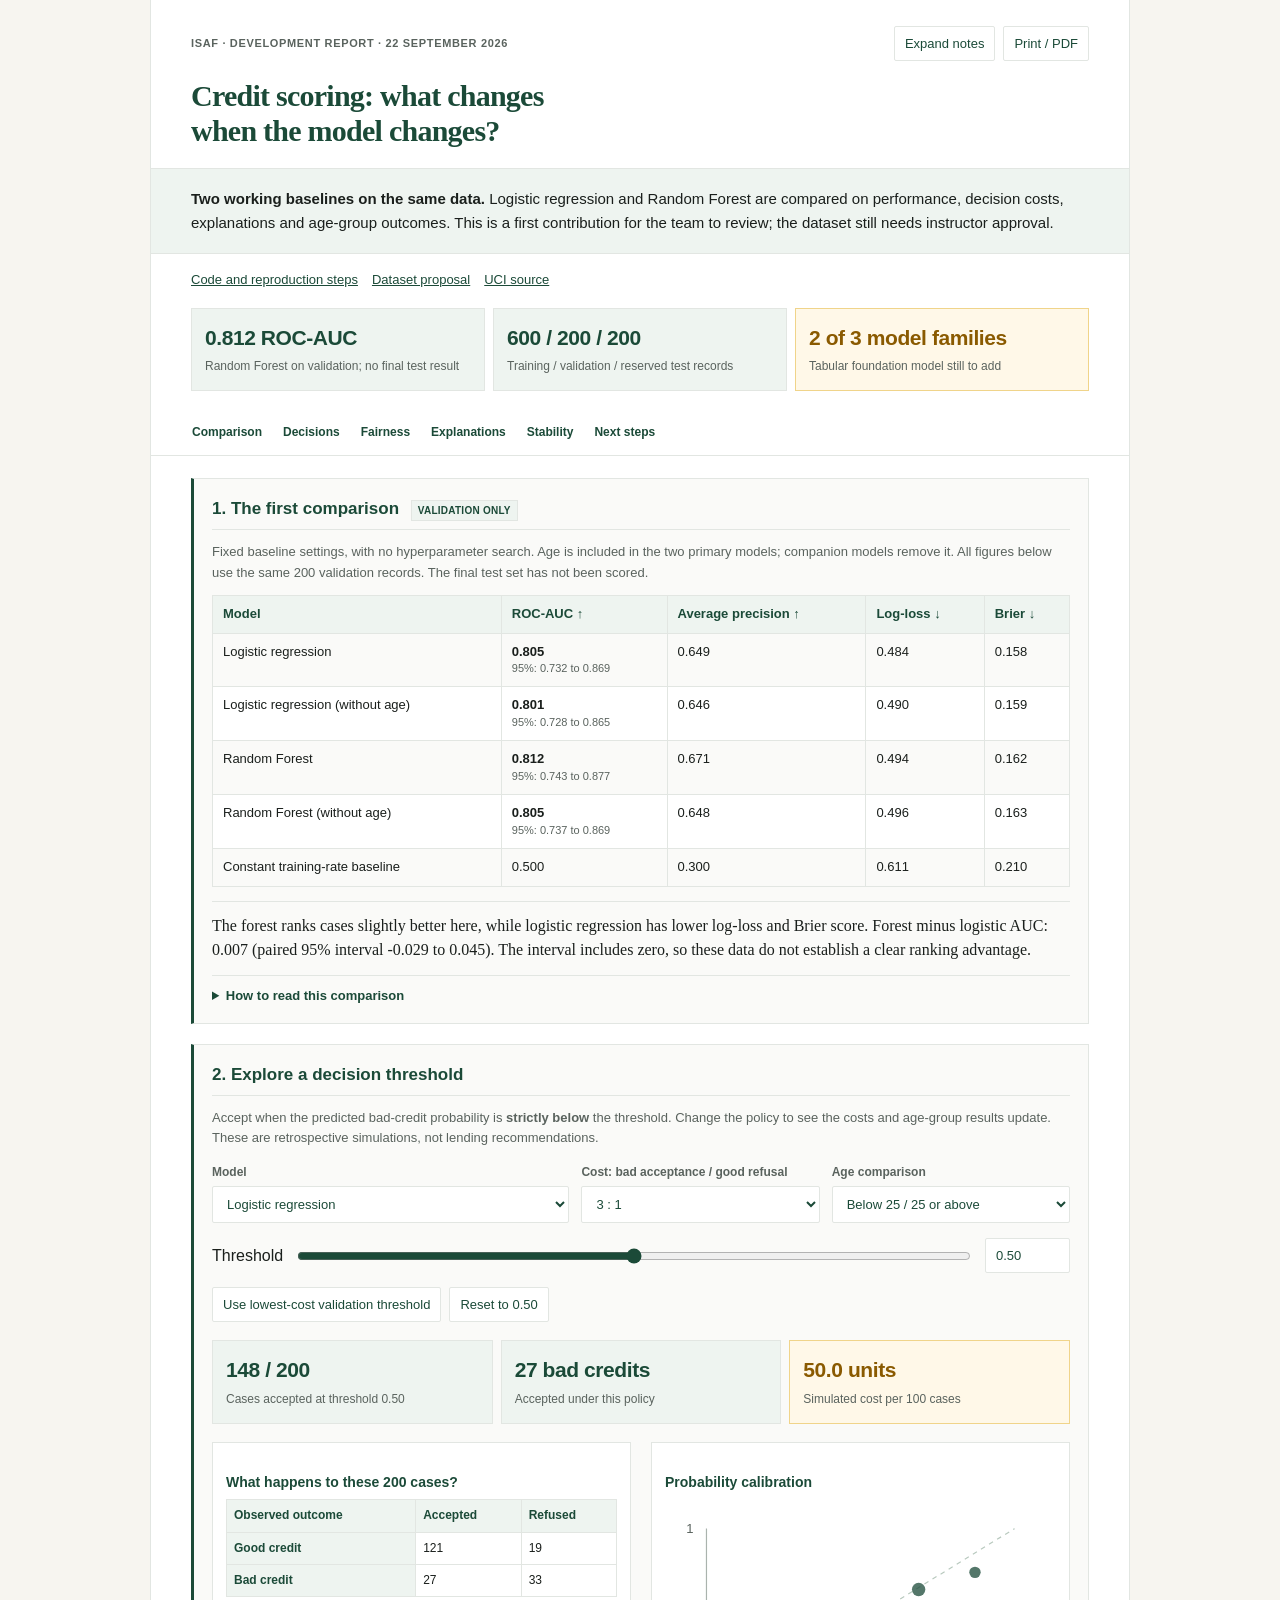
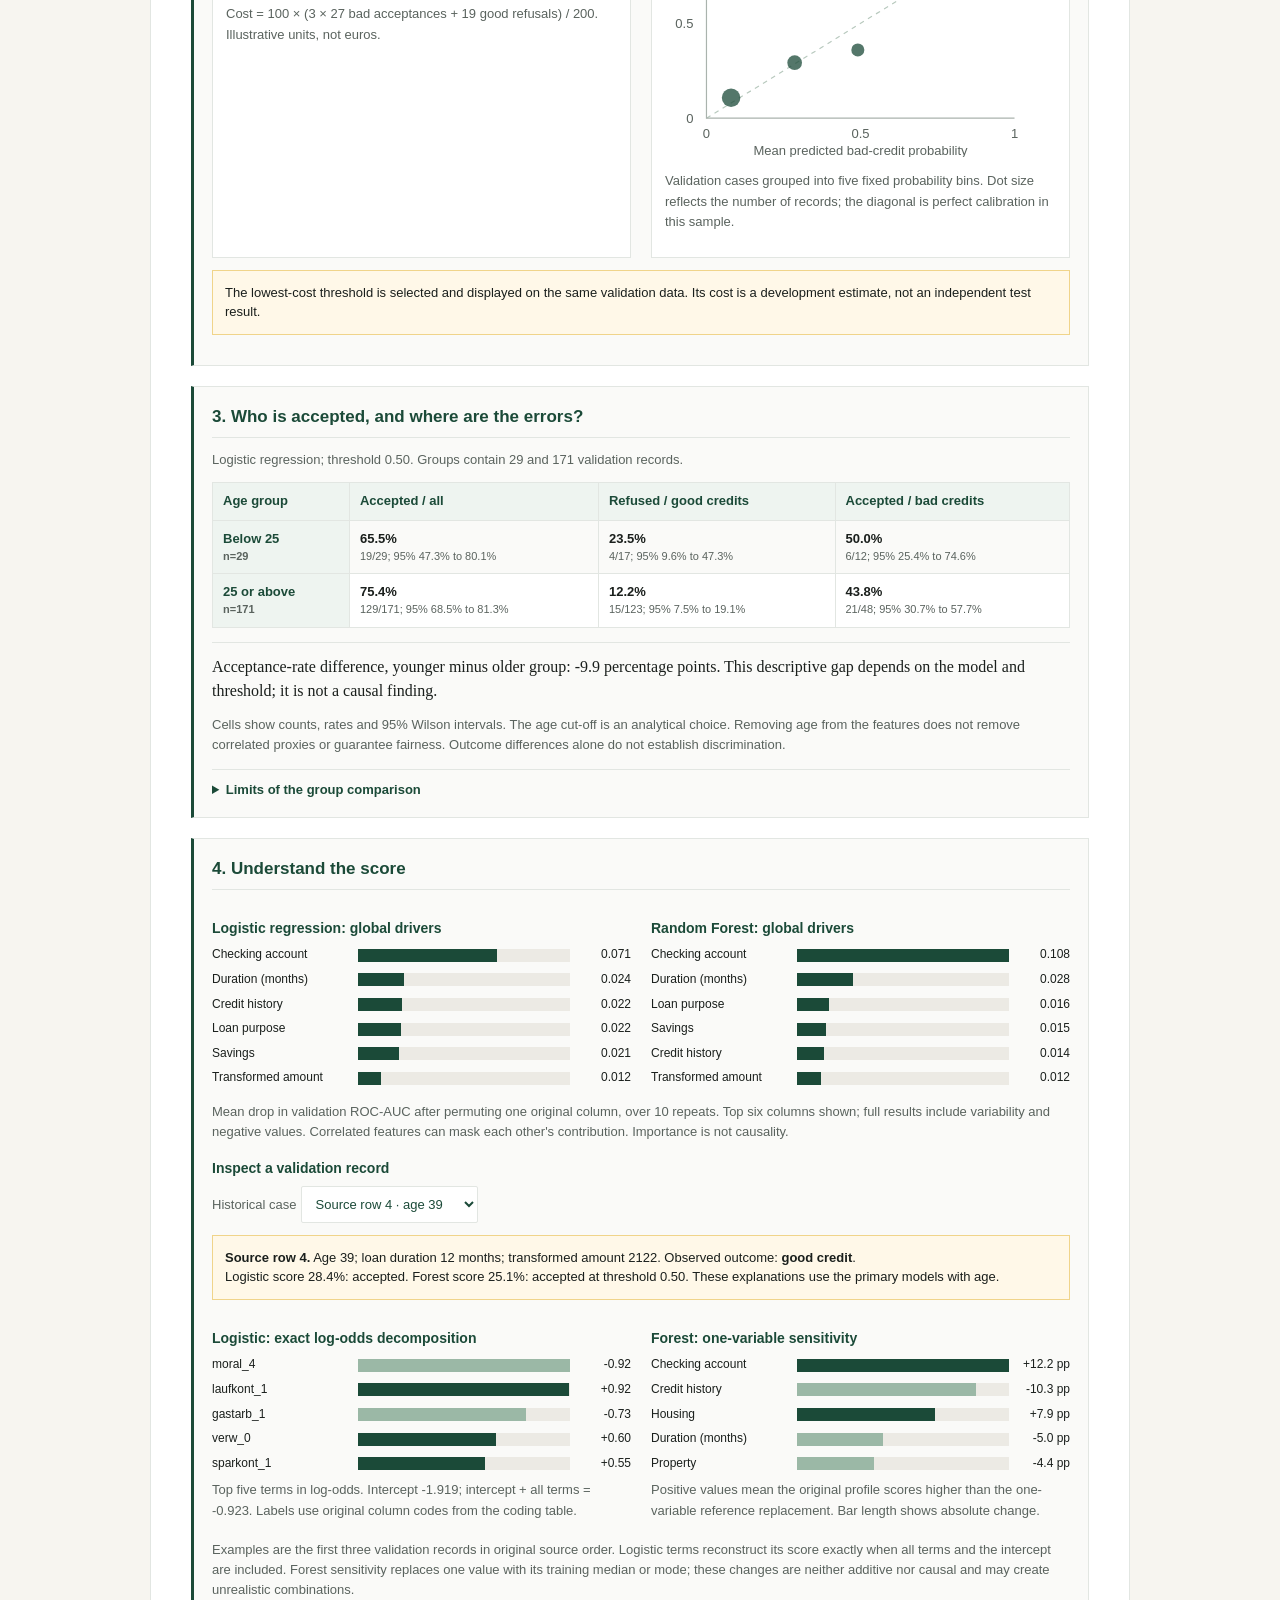
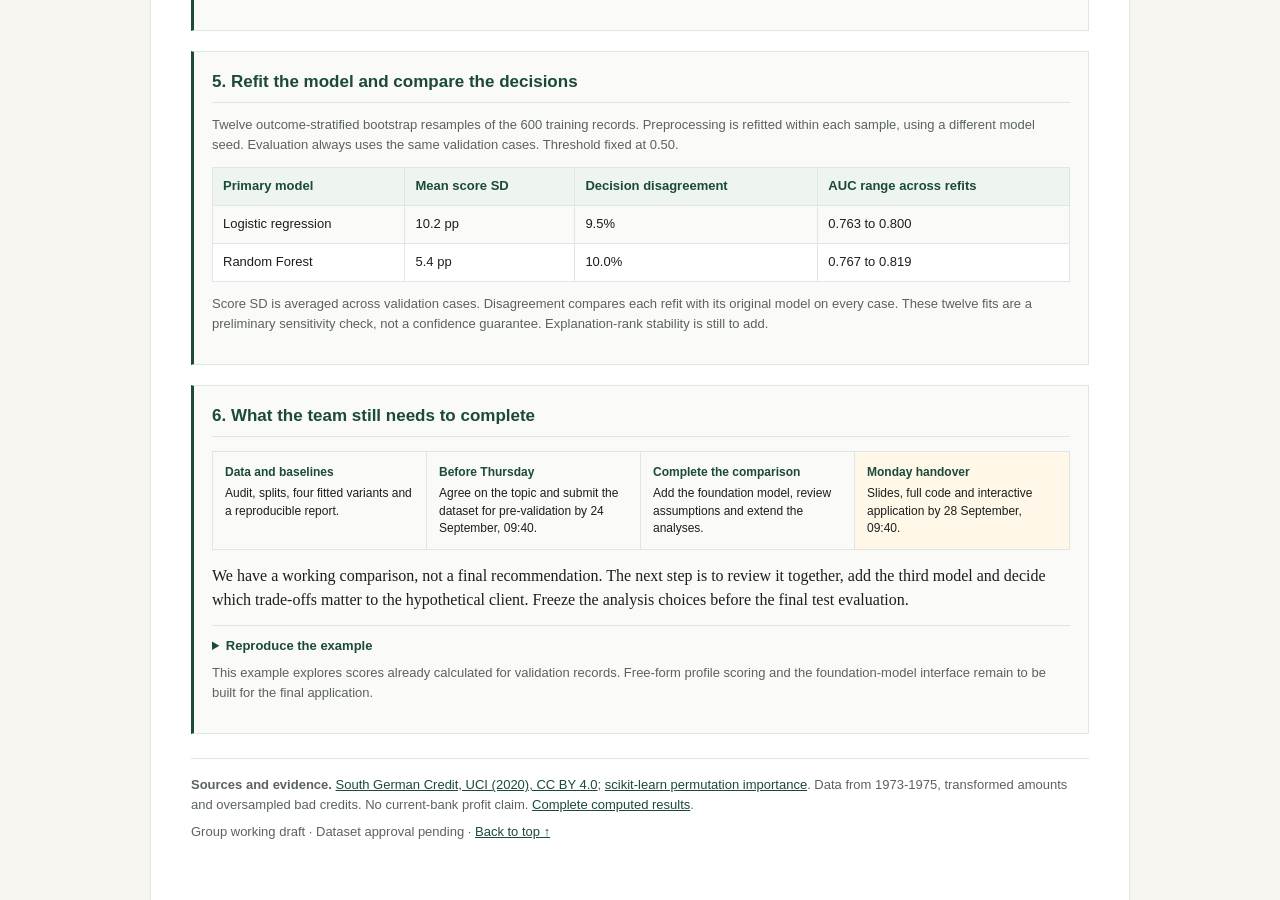
==== commit 0d215843: "Use a common scale for model importance charts" ====
--- a/docs/index.html
+++ b/docs/index.html
@@ -104,8 +104,9 @@
   const scale=max||Math.max(...items.map(d=>Math.abs(d.contribution??d.mean)),.001);
   $(id).innerHTML=items.map(d=>{let value=d.contribution??d.mean;return `<div class="bar-row"><span>${esc(d.feature)}</span><div class="bar-track"><div class="bar-fill" style="width:${Math.min(100,100*Math.abs(value)/scale)}%;background:${value<0?'#9bb8a6':'#1b4a38'}"></div></div><span class="value">${formatter(value)}</span></div>`;}).join('');
 }
+const importanceScale=Math.max(...['logistic','forest'].flatMap(k=>D.models[k].importance.map(v=>Math.abs(v.mean))));
 for(const kind of ['logistic','forest']) {
-  bars(kind+'-importance',D.models[kind].importance.slice(0,6),v=>fmt(v));
+  bars(kind+'-importance',D.models[kind].importance.slice(0,6),v=>fmt(v),importanceScale);
   const s=D.models[kind].stability;
   $('stability-rows').insertAdjacentHTML('beforeend',`<tr><td>${esc(D.models[kind].name)}</td><td>${fmt(100*s.mean_probability_sd,1)} pp</td><td>${pct(s.decision_disagreement_at_05)}</td><td>${interval(s.auc_range)}</td></tr>`);
 }
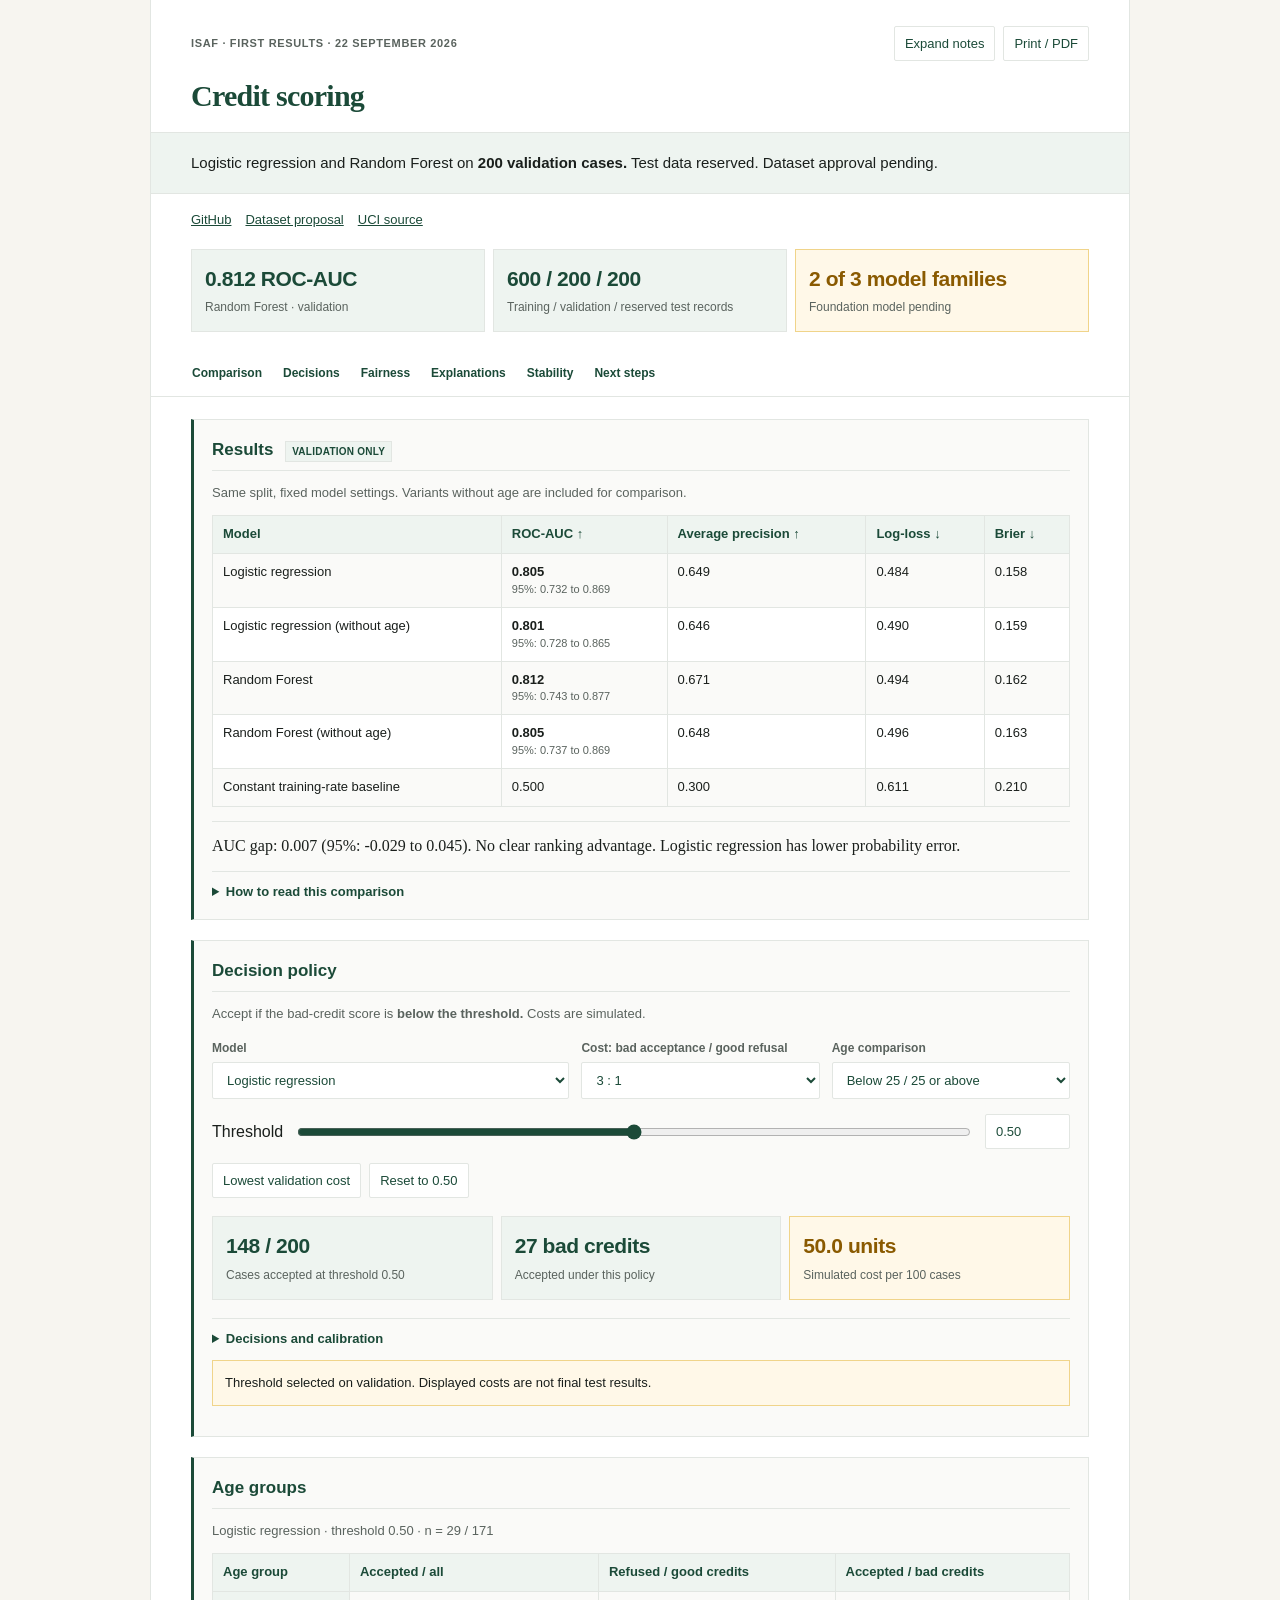
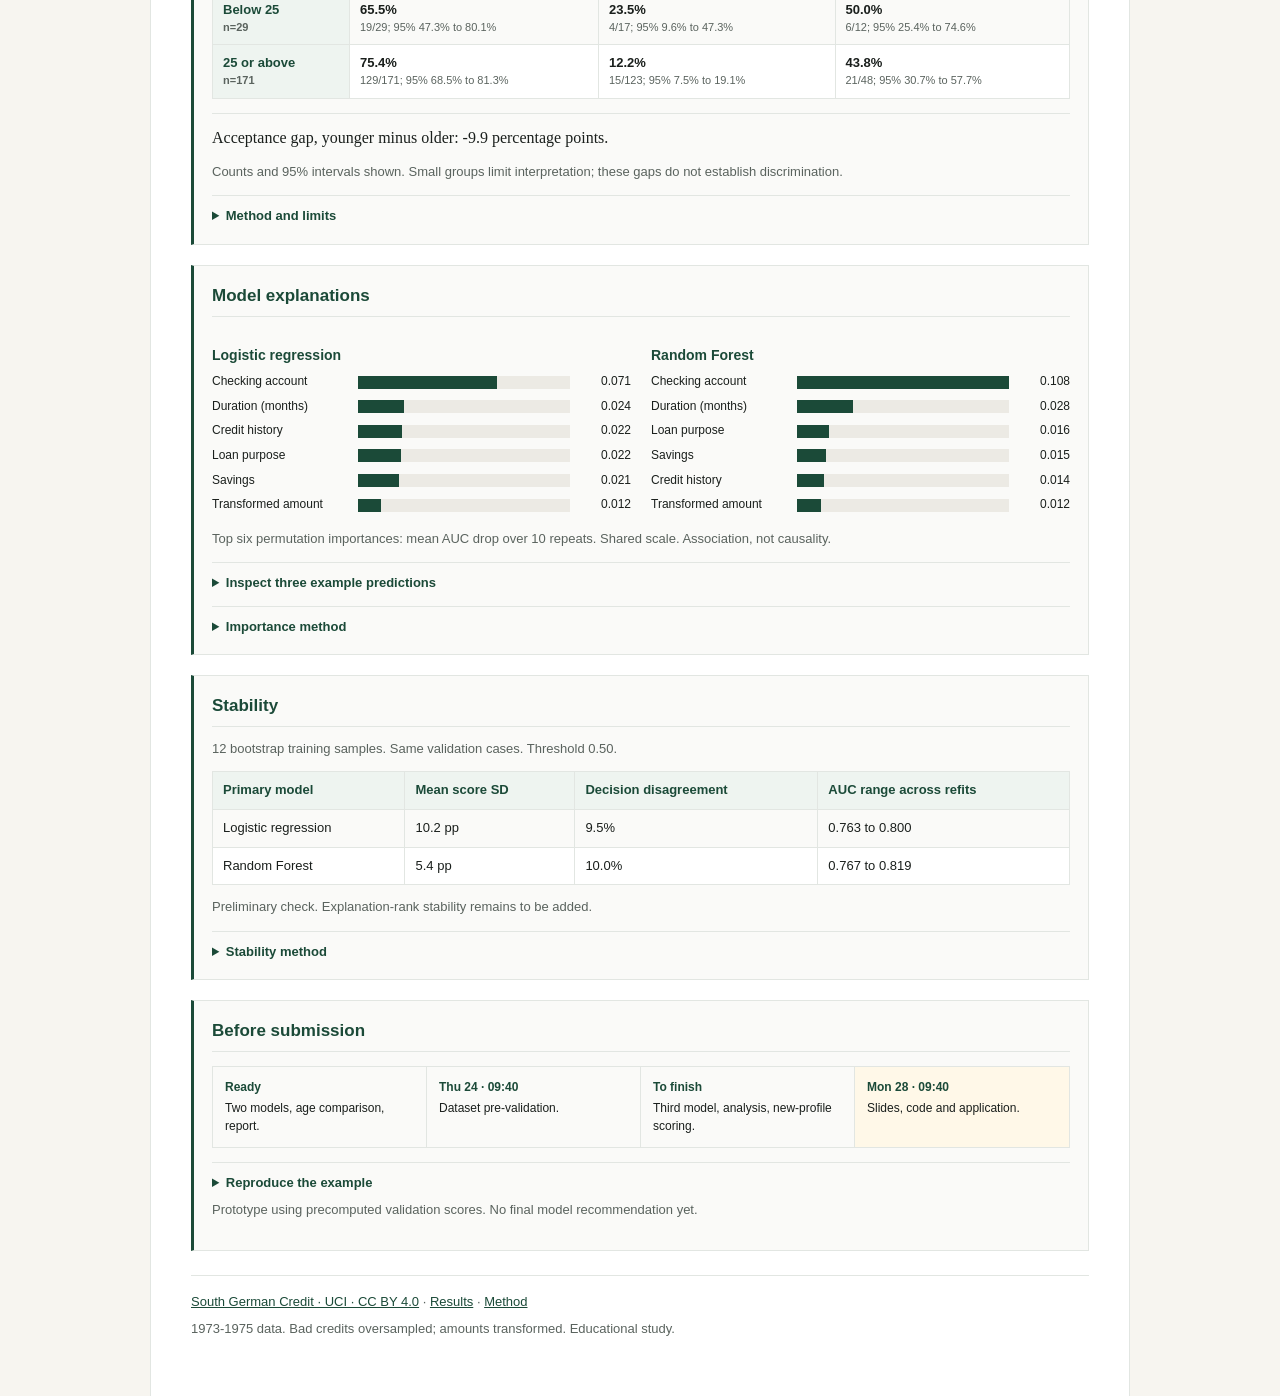
==== commit c068a926: "Shorten report and repository overview" ====
--- a/docs/index.html
+++ b/docs/index.html
@@ -3,37 +3,36 @@
 @media(max-width:700px){.wrap{padding:20px 15px 35px}h1{font-size:26px}.lede{margin-inline:-15px;padding:16px 15px}.toc{margin-inline:-15px;padding-inline:8px}.topline{align-items:flex-start}.actions{flex-direction:column}.scores{grid-template-columns:1fr}.split,.controls{grid-template-columns:1fr}.progress{grid-template-columns:1fr 1fr}.bar-row{grid-template-columns:120px 1fr 48px}.block{padding:14px}.stat b{font-size:20px}}
 @media print{@page{margin:12mm}.wrap{max-width:none;border:0;padding:0}.actions,.toc{display:none}body{font-size:12px;background:#fff}.lede{margin:0;padding:12px}.block{break-inside:avoid}.table-wrap{overflow:visible}.table-wrap table{min-width:0;font-size:10px}.controls{grid-template-columns:1.5fr 1fr 1fr}.split{grid-template-columns:1fr 1fr}*{print-color-adjust:exact;-webkit-print-color-adjust:exact}}
 </style></head><body><main class="wrap" id="top">
-<div class="topline"><span>ISAF · Development report · 22 September 2026</span><div class="actions"><button id="notes">Expand notes</button><button id="print">Print / PDF</button></div></div>
-<h1>Credit scoring: what changes<br>when the model changes?</h1>
-<div class="lede"><strong>Two working baselines on the same data.</strong> Logistic regression and Random Forest are compared on performance, decision costs, explanations and age-group outcomes. This is a first contribution for the team to review; the dataset still needs instructor approval.</div>
-<div class="links"><a href="https://github.com/RemiBp/fairness-credit-scoring">Code and reproduction steps</a><a href="https://github.com/RemiBp/fairness-credit-scoring/blob/main/docs/dataset-proposal.pdf">Dataset proposal</a><a href="https://doi.org/10.24432/C5QG88">UCI source</a></div>
-<div class="scores"><div class="stat"><b id="best-auc"></b><span id="best-label"></span></div><div class="stat"><b>600 / 200 / 200</b><span>Training / validation / reserved test records</span></div><div class="stat warn"><b>2 of 3 model families</b><span>Tabular foundation model still to add</span></div></div>
+<div class="topline"><span>ISAF · First results · 22 September 2026</span><div class="actions"><button id="notes">Expand notes</button><button id="print">Print / PDF</button></div></div>
+<h1>Credit scoring</h1>
+<div class="lede">Logistic regression and Random Forest on <strong>200 validation cases.</strong> Test data reserved. Dataset approval pending.</div>
+<div class="links"><a href="https://github.com/RemiBp/fairness-credit-scoring">GitHub</a><a href="https://github.com/RemiBp/fairness-credit-scoring/blob/main/docs/dataset-proposal.pdf">Dataset proposal</a><a href="https://doi.org/10.24432/C5QG88">UCI source</a></div>
+<div class="scores"><div class="stat"><b id="best-auc"></b><span id="best-label"></span></div><div class="stat"><b>600 / 200 / 200</b><span>Training / validation / reserved test records</span></div><div class="stat warn"><b>2 of 3 model families</b><span>Foundation model pending</span></div></div>
 <nav class="toc" aria-label="Report sections"><a href="#comparison">Comparison</a><a href="#decisions">Decisions</a><a href="#fairness">Fairness</a><a href="#explain">Explanations</a><a href="#stability">Stability</a><a href="#next">Next steps</a></nav>
-<section class="block" id="comparison"><h2>1. The first comparison <span class="pill">Validation only</span></h2>
-<p class="note">Fixed baseline settings, with no hyperparameter search. Age is included in the two primary models; companion models remove it. All figures below use the same 200 validation records. The final test set has not been scored.</p>
+<section class="block" id="comparison"><h2>Results <span class="pill">Validation only</span></h2>
+<p class="note">Same split, fixed model settings. Variants without age are included for comparison.</p>
 <div class="table-wrap" tabindex="0" aria-label="Model metrics"><table><thead><tr><th scope="col">Model</th><th scope="col">ROC-AUC ↑</th><th scope="col">Average precision ↑</th><th scope="col">Log-loss ↓</th><th scope="col">Brier ↓</th></tr></thead><tbody id="comparison-rows"></tbody></table></div>
 <p class="takeaway" id="comparison-summary"></p>
 <details class="technical"><summary>How to read this comparison</summary><p>ROC-AUC measures ranking; average precision summarises the precision-recall curve for bad-credit outcomes. Log-loss and Brier evaluate probabilities. The constant baseline predicts the training bad-credit rate for every validation case.</p><p>AUC intervals and the difference between the two primary models use 1,000 paired, outcome-stratified bootstrap samples of validation rows. These are conditional on the fitted models, not estimates of all training uncertainty. Repeated decisions based on this validation set can overfit it.</p><p>Data are historical and bad credits were oversampled. Sample probabilities and calibration cannot be treated as current population default rates.</p></details></section>
-<section class="block" id="decisions"><h2>2. Explore a decision threshold</h2><p class="note">Accept when the predicted bad-credit probability is <strong>strictly below</strong> the threshold. Change the policy to see the costs and age-group results update. These are retrospective simulations, not lending recommendations.</p>
+<section class="block" id="decisions"><h2>Decision policy</h2><p class="note">Accept if the bad-credit score is <strong>below the threshold.</strong> Costs are simulated.</p>
 <div class="controls"><label for="model">Model<select id="model"></select></label><label for="ratio">Cost: bad acceptance / good refusal<select id="ratio"><option value="1">1 : 1</option><option value="3" selected>3 : 1</option><option value="5">5 : 1</option></select></label><label for="age-cut">Age comparison<select id="age-cut"><option value="25">Below 25 / 25 or above</option><option value="30">Below 30 / 30 or above</option></select></label></div>
 <div class="threshold"><label for="threshold">Threshold</label><input id="threshold" type="range" min="0" max="1" step="0.01" value="0.5"><input id="threshold-number" aria-label="Threshold value" type="number" min="0" max="1" step="0.01" value="0.50"></div>
-<div class="actions"><button id="optimal">Use lowest-cost validation threshold</button><button id="reset">Reset to 0.50</button></div>
+<div class="actions"><button id="optimal">Lowest validation cost</button><button id="reset">Reset to 0.50</button></div>
 <div id="policy-stats" class="scores" aria-live="polite"></div>
-<div class="split"><div class="mini"><h3>What happens to these 200 cases?</h3><table><thead><tr><th>Observed outcome</th><th>Accepted</th><th>Refused</th></tr></thead><tbody id="confusion"></tbody></table><p class="note" id="cost-note"></p></div><div class="mini"><h3>Probability calibration</h3><div id="calibration"></div><p class="note">Validation cases grouped into five fixed probability bins. Dot size reflects the number of records; the diagonal is perfect calibration in this sample.</p></div></div>
-<p class="callout" id="threshold-caveat">The lowest-cost threshold is selected and displayed on the same validation data. Its cost is a development estimate, not an independent test result.</p>
+<details class="technical"><summary>Decisions and calibration</summary><div class="split"><div class="mini"><h3>Observed outcomes</h3><table><thead><tr><th>Observed outcome</th><th>Accepted</th><th>Refused</th></tr></thead><tbody id="confusion"></tbody></table><p class="note" id="cost-note"></p></div><div class="mini"><h3>Probability calibration</h3><div id="calibration"></div><p class="note">Five probability bins. Dot size shows the count; the diagonal is perfect calibration.</p></div></div></details>
+<p class="callout" id="threshold-caveat">Threshold selected on validation. Displayed costs are not final test results.</p>
 </section>
-<section class="block" id="fairness"><h2>3. Who is accepted, and where are the errors?</h2><p class="note" id="fairness-context"></p><div class="table-wrap" tabindex="0" aria-label="Age group outcomes"><table><thead><tr><th>Age group</th><th>Accepted / all</th><th>Refused / good credits</th><th>Accepted / bad credits</th></tr></thead><tbody id="fairness-rows"></tbody></table></div><p class="takeaway" id="fairness-gap"></p>
-<p class="note">Cells show counts, rates and 95% Wilson intervals. The age cut-off is an analytical choice. Removing age from the features does not remove correlated proxies or guarantee fairness. Outcome differences alone do not establish discrimination.</p>
-<details class="technical"><summary>Limits of the group comparison</summary><p>Intervals describe uncertainty in each subgroup rate conditional on the model and chosen threshold. They are not confidence intervals for a between-group difference and do not account for threshold selection. Small denominators make estimates imprecise. The dataset's combined personal-status variable cannot reliably reconstruct sex, so no male/female analysis is attempted.</p></details></section>
-<section class="block" id="explain"><h2>4. Understand the score</h2><div class="split"><div><h3>Logistic regression: global drivers</h3><div id="logistic-importance"></div></div><div><h3>Random Forest: global drivers</h3><div id="forest-importance"></div></div></div><p class="note">Mean drop in validation ROC-AUC after permuting one original column, over 10 repeats. Top six columns shown; full results include variability and negative values. Correlated features can mask each other's contribution. Importance is not causality.</p>
-<h3>Inspect a validation record</h3><label for="case-select" class="note">Historical case</label> <select id="case-select"></select><div id="case-info" class="callout"></div>
-<div class="split"><div><h3>Logistic: exact log-odds decomposition</h3><div id="logistic-local"></div></div><div><h3>Forest: one-variable sensitivity</h3><div id="forest-local"></div></div></div><p class="note">Examples are the first three validation records in original source order. Logistic terms reconstruct its score exactly when all terms and the intercept are included. Forest sensitivity replaces one value with its training median or mode; these changes are neither additive nor causal and may create unrealistic combinations.</p></section>
-<section class="block" id="stability"><h2>5. Refit the model and compare the decisions</h2><p class="note">Twelve outcome-stratified bootstrap resamples of the 600 training records. Preprocessing is refitted within each sample, using a different model seed. Evaluation always uses the same validation cases. Threshold fixed at 0.50.</p><div class="table-wrap" tabindex="0"><table><thead><tr><th>Primary model</th><th>Mean score SD</th><th>Decision disagreement</th><th>AUC range across refits</th></tr></thead><tbody id="stability-rows"></tbody></table></div><p class="note">Score SD is averaged across validation cases. Disagreement compares each refit with its original model on every case. These twelve fits are a preliminary sensitivity check, not a confidence guarantee. Explanation-rank stability is still to add.</p></section>
-<section class="block" id="next"><h2>6. What the team still needs to complete</h2><div class="progress"><div><b>Data and baselines</b>Audit, splits, four fitted variants and a reproducible report.</div><div><b>Before Thursday</b>Agree on the topic and submit the dataset for pre-validation by 24 September, 09:40.</div><div><b>Complete the comparison</b>Add the foundation model, review assumptions and extend the analyses.</div><div><b>Monday handover</b>Slides, full code and interactive application by 28 September, 09:40.</div></div>
-<p>We have a working comparison, not a final recommendation. The next step is to review it together, add the third model and decide which trade-offs matter to the hypothetical client. Freeze the analysis choices before the final test evaluation.</p>
+<section class="block" id="fairness"><h2>Age groups</h2><p class="note" id="fairness-context"></p><div class="table-wrap" tabindex="0" aria-label="Age group outcomes"><table><thead><tr><th>Age group</th><th>Accepted / all</th><th>Refused / good credits</th><th>Accepted / bad credits</th></tr></thead><tbody id="fairness-rows"></tbody></table></div><p class="takeaway" id="fairness-gap"></p>
+<p class="note">Counts and 95% intervals shown. Small groups limit interpretation; these gaps do not establish discrimination.</p>
+<details class="technical"><summary>Method and limits</summary><p>The age cut-off is an analytical choice. Excluding age does not remove correlated proxies or guarantee fairness.</p><p>Intervals describe uncertainty in each subgroup rate conditional on the model and chosen threshold. They are not confidence intervals for a between-group difference and do not account for threshold selection. Small denominators make estimates imprecise. The dataset's combined personal-status variable cannot reliably reconstruct sex, so no male/female analysis is attempted.</p></details></section>
+<section class="block" id="explain"><h2>Model explanations</h2><div class="split"><div><h3>Logistic regression</h3><div id="logistic-importance"></div></div><div><h3>Random Forest</h3><div id="forest-importance"></div></div></div><p class="note">Top six permutation importances: mean AUC drop over 10 repeats. Shared scale. Association, not causality.</p>
+<details class="technical"><summary>Inspect three example predictions</summary><label for="case-select" class="note">Historical case</label> <select id="case-select"></select><div id="case-info" class="callout"></div>
+<div class="split"><div><h3>Logistic: exact log-odds decomposition</h3><div id="logistic-local"></div></div><div><h3>Forest: one-variable sensitivity</h3><div id="forest-local"></div></div></div><p class="note">First three validation rows in source order. Logistic terms sum to the logit. Forest sensitivity replaces one variable with its training median or mode; it is not additive or causal.</p></details><details class="technical"><summary>Importance method</summary><p>Original columns are permuted on validation. Correlated features can mask each other. Full results include the repeat variability and negative importances.</p></details></section>
+<section class="block" id="stability"><h2>Stability</h2><p class="note">12 bootstrap training samples. Same validation cases. Threshold 0.50.</p><div class="table-wrap" tabindex="0"><table><thead><tr><th>Primary model</th><th>Mean score SD</th><th>Decision disagreement</th><th>AUC range across refits</th></tr></thead><tbody id="stability-rows"></tbody></table></div><p class="note">Preliminary check. Explanation-rank stability remains to be added.</p><details class="technical"><summary>Stability method</summary><p>Training resamples are stratified by outcome. Preprocessing is refitted each time with a different model seed. Score SD is averaged across validation cases. Decision disagreement compares each refit with the original model. Twelve refits do not provide a confidence guarantee.</p></details></section>
+<section class="block" id="next"><h2>Before submission</h2><div class="progress"><div><b>Ready</b>Two models, age comparison, report.</div><div><b>Thu 24 · 09:40</b>Dataset pre-validation.</div><div><b>To finish</b>Third model, analysis, new-profile scoring.</div><div><b>Mon 28 · 09:40</b>Slides, code and application.</div></div>
 <details class="technical"><summary>Reproduce the example</summary><p>From the repository root, create a Python environment, install <code>requirements.txt</code>, then run <code>python benchmark.py</code> and <code>python build_report.py</code>. Open <code>docs/index.html</code>. It is self-contained and works offline. Fitted pipelines are saved locally in <code>models/</code>; public results contain validation predictions only.</p><p id="versions"></p><p>Model settings: regularised logistic regression with C=1; Random Forest with 250 trees, minimum leaf size 5 and square-root feature sampling. No tuning of those settings was conducted.</p></details>
-<p class="note">This example explores scores already calculated for validation records. Free-form profile scoring and the foundation-model interface remain to be built for the final application.</p></section>
-<footer class="foot"><strong>Sources and evidence.</strong> <a href="https://doi.org/10.24432/C5QG88">South German Credit, UCI (2020), CC BY 4.0</a>; <a href="https://scikit-learn.org/1.7/modules/permutation_importance.html">scikit-learn permutation importance</a>. Data from 1973-1975, transformed amounts and oversampled bad credits. No current-bank profit claim. <a href="https://github.com/RemiBp/fairness-credit-scoring/tree/main/results">Complete computed results</a>.<p>Group working draft · Dataset approval pending · <a href="#top">Back to top ↑</a></p></footer>
+<p class="note">Prototype using precomputed validation scores. No final model recommendation yet.</p></section>
+<footer class="foot"><a href="https://doi.org/10.24432/C5QG88">South German Credit · UCI · CC BY 4.0</a> · <a href="https://github.com/RemiBp/fairness-credit-scoring/tree/main/results">Results</a> · <a href="https://github.com/RemiBp/fairness-credit-scoring/blob/main/docs/protocol.md">Method</a><p>1973-1975 data. Bad credits oversampled; amounts transformed. Educational study.</p></footer>
 <noscript><p class="callout">Enable JavaScript to display the computed metrics and use the controls. The JSON results are available in the repository.</p></noscript></main><script id="benchmark-data" type="application/json">{"seed":20260922,"source_sha256":"5f363343f356ca38a0236baab849e472846399b2176ccc5bd686483dd8a7562f","evaluation":"validation_only","split":{"train":600,"validation":200,"test":200},"test_evaluated":false,"versions":{"python":"3.14.6","numpy":"2.5.3","pandas":"2.3.3","sklearn":"1.7.2"},"baseline":{"auc":0.5,"average_precision":0.3,"log_loss":0.6108643020548935,"brier":0.20999999999999994},"models":{"logistic":{"name":"Logistic regression","metrics":{"auc":0.8048809523809525,"average_precision":0.6487432965150209,"log_loss":0.48419338805468926,"brier":0.1579070780042954},"threshold_05":{"n":200,"accepted":148,"bad_accepted":27,"good_refused":19,"good_accepted":121,"bad_refused":33,"cost_per_100":50.0},"cost_thresholds":[{"ratio":1,"threshold":0.6,"validation_cost_per_100":21.5},{"ratio":3,"threshold":0.34,"validation_cost_per_100":41.5},{"ratio":5,"threshold":0.08,"validation_cost_per_100":50.0}],"fairness_25":{"below":{"n":29,"acceptance":{"events":19,"n":29,"rate":0.6551724137931034,"wilson_95":[0.47345104090476137,0.80059281473325]},"good_refusal":{"events":4,"n":17,"rate":0.23529411764705882,"wilson_95":[0.09555044322080117,0.4726179811956498]},"bad_acceptance":{"events":6,"n":12,"rate":0.5,"wilson_95":[0.2537815976337061,0.7462184023662939]}},"at_or_above":{"n":171,"acceptance":{"events":129,"n":171,"rate":0.7543859649122807,"wilson_95":[0.6847482938893671,0.8128453580214275]},"good_refusal":{"events":15,"n":123,"rate":0.12195121951219512,"wilson_95":[0.07531417696635252,0.19148706558741818]},"bad_acceptance":{"events":21,"n":48,"rate":0.4375,"wilson_95":[0.30701269040654244,0.5772498258017222]}}},"fairness_30":{"below":{"n":80,"acceptance":{"events":54,"n":80,"rate":0.675,"wilson_95":[0.5664052731061473,0.7675583815564182]},"good_refusal":{"events":10,"n":50,"rate":0.2,"wilson_95":[0.1124375001577611,0.3303710593222542]},"bad_acceptance":{"events":14,"n":30,"rate":0.4666666666666667,"wilson_95":[0.30232388907699753,0.638577003801267]}},"at_or_above":{"n":120,"acceptance":{"events":94,"n":120,"rate":0.7833333333333333,"wilson_95":[0.7014563746709164,0.8476327643584851]},"good_refusal":{"events":9,"n":90,"rate":0.1,"wilson_95":[0.05350675169712493,0.17924174875433652]},"bad_acceptance":{"events":13,"n":30,"rate":0.43333333333333335,"wilson_95":[0.2737748557646652,0.6080269299918639]}}},"calibration":[{"n":93,"mean_prediction":0.07991707648408204,"bad_rate":0.10752688172043011,"lower":0.0,"upper":0.2},{"n":41,"mean_prediction":0.2862659544500028,"bad_rate":0.2926829268292683,"lower":0.2,"upper":0.4},{"n":25,"mean_prediction":0.49134056314033736,"bad_rate":0.36,"lower":0.4,"upper":0.6000000000000001},{"n":28,"mean_prediction":0.6886879317110166,"bad_rate":0.6785714285714286,"lower":0.6000000000000001,"upper":0.8},{"n":13,"mean_prediction":0.8716345280979799,"bad_rate":0.7692307692307693,"lower":0.8,"upper":1.0}],"include_age":true,"importance":[{"feature":"Checking account","column":"laufkont","mean":0.07111904761904772,"std":0.024178462990073573},{"feature":"Duration (months)","column":"laufzeit","mean":0.023523809523809634,"std":0.006183191684755591},{"feature":"Credit history","column":"moral","mean":0.02229761904761912,"std":0.010149959786790773},{"feature":"Loan purpose","column":"verw","mean":0.02203571428571437,"std":0.005337915229962654},{"feature":"Savings","column":"sparkont","mean":0.020785714285714373,"std":0.007245923085469778},{"feature":"Transformed amount","column":"hoehe","mean":0.011928571428571521,"std":0.005495514559357396},{"feature":"Foreign worker","column":"gastarb","mean":0.009166666666666767,"std":0.005998157313414069},{"feature":"Other instalment plans","column":"weitkred","mean":0.0070476190476191245,"std":0.00531619269420373},{"feature":"Property","column":"verm","mean":0.004964285714285821,"std":0.005950011433133709},{"feature":"Number of credits","column":"bishkred","mean":0.004785714285714382,"std":0.004835092337673833},{"feature":"Age (years)","column":"alter","mean":0.004059523809523879,"std":0.004685835872406227},{"feature":"Personal status","column":"famges","mean":0.004047619047619111,"std":0.004438417114835083},{"feature":"Residence duration","column":"wohnzeit","mean":0.0039761904761905775,"std":0.004821707810843777},{"feature":"Other debtors","column":"buerge","mean":0.0036547619047619826,"std":0.0041431479098838},{"feature":"Employment duration","column":"beszeit","mean":0.0035714285714286698,"std":0.00786038893984984},{"feature":"Telephone","column":"telef","mean":0.002869047619047749,"std":0.004244327279906327},{"feature":"Housing","column":"wohn","mean":0.00267857142857153,"std":0.003587365236828193},{"feature":"Instalment rate band","column":"rate","mean":0.0010714285714286675,"std":0.007238447673123904},{"feature":"Job","column":"beruf","mean":0.001047619047619175,"std":0.0006896546837123807},{"feature":"Dependants band","column":"pers","mean":4.4408920985006264e-17,"std":0.00034911614996701397}],"stability":{"fits":12,"mean_probability_sd":0.10212084486995426,"decision_disagreement_at_05":0.09541666666666666,"auc_range":[0.7625000000000001,0.7996428571428571]},"auc_interval_95":[0.7319017857142857,0.8694107142857143]},"logistic_no_age":{"name":"Logistic regression (without age)","metrics":{"auc":0.8013095238095238,"average_precision":0.6458492645531762,"log_loss":0.48962336238239174,"brier":0.15919039851521205},"threshold_05":{"n":200,"accepted":151,"bad_accepted":28,"good_refused":17,"good_accepted":123,"bad_refused":32,"cost_per_100":50.5},"cost_thresholds":[{"ratio":1,"threshold":0.65,"validation_cost_per_100":20.5},{"ratio":3,"threshold":0.21,"validation_cost_per_100":42.5},{"ratio":5,"threshold":0.11,"validation_cost_per_100":48.5}],"fairness_25":{"below":{"n":29,"acceptance":{"events":20,"n":29,"rate":0.6896551724137931,"wilson_95":[0.5076986576690685,0.8272438325551679]},"good_refusal":{"events":3,"n":17,"rate":0.17647058823529413,"wilson_95":[0.06191126637620997,0.41029458568834126]},"bad_acceptance":{"events":6,"n":12,"rate":0.5,"wilson_95":[0.2537815976337061,0.7462184023662939]}},"at_or_above":{"n":171,"acceptance":{"events":131,"n":171,"rate":0.7660818713450293,"wilson_95":[0.6972166571416826,0.823254863822482]},"good_refusal":{"events":14,"n":123,"rate":0.11382113821138211,"wilson_95":[0.06902284440685469,0.18201068293301853]},"bad_acceptance":{"events":22,"n":48,"rate":0.4583333333333333,"wilson_95":[0.32575242292867446,0.5970892545435019]}}},"fairness_30":{"below":{"n":80,"acceptance":{"events":56,"n":80,"rate":0.7,"wilson_95":[0.5923184607866026,0.7893542873991866]},"good_refusal":{"events":8,"n":50,"rate":0.16,"wilson_95":[0.08337420678033404,0.2851421606303499]},"bad_acceptance":{"events":14,"n":30,"rate":0.4666666666666667,"wilson_95":[0.30232388907699753,0.638577003801267]}},"at_or_above":{"n":120,"acceptance":{"events":95,"n":120,"rate":0.7916666666666666,"wilson_95":[0.7105232156701865,0.8547156039189031]},"good_refusal":{"events":9,"n":90,"rate":0.1,"wilson_95":[0.05350675169712493,0.17924174875433652]},"bad_acceptance":{"events":14,"n":30,"rate":0.4666666666666667,"wilson_95":[0.30232388907699753,0.638577003801267]}}},"calibration":[{"n":94,"mean_prediction":0.08209204046715733,"bad_rate":0.10638297872340426,"lower":0.0,"upper":0.2},{"n":41,"mean_prediction":0.2916170236659248,"bad_rate":0.2926829268292683,"lower":0.2,"upper":0.4},{"n":24,"mean_prediction":0.48586790633001864,"bad_rate":0.375,"lower":0.4,"upper":0.6000000000000001},{"n":28,"mean_prediction":0.6853432057032843,"bad_rate":0.6785714285714286,"lower":0.6000000000000001,"upper":0.8},{"n":13,"mean_prediction":0.8684703606710052,"bad_rate":0.7692307692307693,"lower":0.8,"upper":1.0}],"include_age":false,"auc_interval_95":[0.7277291666666668,0.8653660714285714]},"forest":{"name":"Random Forest","metrics":{"auc":0.8121428571428572,"average_precision":0.6710862863897731,"log_loss":0.49431080453837767,"brier":0.16209723262022407},"threshold_05":{"n":200,"accepted":171,"bad_accepted":37,"good_refused":6,"good_accepted":134,"bad_refused":23,"cost_per_100":58.5},"cost_thresholds":[{"ratio":1,"threshold":0.43,"validation_cost_per_100":21.0},{"ratio":3,"threshold":0.3,"validation_cost_per_100":39.0},{"ratio":5,"threshold":0.3,"validation_cost_per_100":49.0}],"fairness_25":{"below":{"n":29,"acceptance":{"events":26,"n":29,"rate":0.896551724137931,"wilson_95":[0.736149189092262,0.9641851086493229]},"good_refusal":{"events":0,"n":17,"rate":0.0,"wilson_95":[0.0,0.1843181350088518]},"bad_acceptance":{"events":9,"n":12,"rate":0.75,"wilson_95":[0.46769466506643426,0.9110583316059453]}},"at_or_above":{"n":171,"acceptance":{"events":145,"n":171,"rate":0.847953216374269,"wilson_95":[0.7865389175839125,0.894077686753841]},"good_refusal":{"events":6,"n":123,"rate":0.04878048780487805,"wilson_95":[0.022545774253251702,0.1023460313754423]},"bad_acceptance":{"events":28,"n":48,"rate":0.5833333333333334,"wilson_95":[0.4428133228397628,0.7115033222158844]}}},"fairness_30":{"below":{"n":80,"acceptance":{"events":66,"n":80,"rate":0.825,"wilson_95":[0.7274245802116865,0.8927936355902206]},"good_refusal":{"events":4,"n":50,"rate":0.08,"wilson_95":[0.03154951408859298,0.18838246918342838]},"bad_acceptance":{"events":20,"n":30,"rate":0.6666666666666666,"wilson_95":[0.4878005164454384,0.8076950191632386]}},"at_or_above":{"n":120,"acceptance":{"events":105,"n":120,"rate":0.875,"wilson_95":[0.8039705979199262,0.9227650272660463]},"good_refusal":{"events":2,"n":90,"rate":0.022222222222222223,"wilson_95":[0.006115441986325208,0.07744526688625372]},"bad_acceptance":{"events":17,"n":30,"rate":0.5666666666666667,"wilson_95":[0.3919730700081361,0.7262251442353347]}}},"calibration":[{"n":61,"mean_prediction":0.11966541289023105,"bad_rate":0.09836065573770492,"lower":0.0,"upper":0.2},{"n":78,"mean_prediction":0.2912294584814419,"bad_rate":0.19230769230769232,"lower":0.2,"upper":0.4},{"n":57,"mean_prediction":0.4871388063227617,"bad_rate":0.631578947368421,"lower":0.4,"upper":0.6000000000000001},{"n":4,"mean_prediction":0.6393253534901012,"bad_rate":0.75,"lower":0.6000000000000001,"upper":0.8}],"include_age":true,"importance":[{"feature":"Checking account","column":"laufkont","mean":0.10811904761904763,"std":0.030579475279834695},{"feature":"Duration (months)","column":"laufzeit","mean":0.028369047619047648,"std":0.008984120849456679},{"feature":"Loan purpose","column":"verw","mean":0.016440476190476217,"std":0.006491851250071979},{"feature":"Savings","column":"sparkont","mean":0.014773809523809567,"std":0.008922450282720474},{"feature":"Credit history","column":"moral","mean":0.013607142857142884,"std":0.010551414183408844},{"feature":"Transformed amount","column":"hoehe","mean":0.011988095238095265,"std":0.011342939356385124},{"feature":"Age (years)","column":"alter","mean":0.01084523809523814,"std":0.0029553796215517326},{"feature":"Housing","column":"wohn","mean":0.005773809523809547,"std":0.0037609439701336844},{"feature":"Other instalment plans","column":"weitkred","mean":0.005523809523809531,"std":0.004209036278598419},{"feature":"Instalment rate band","column":"rate","mean":0.003702380952380979,"std":0.0038647228576496784},{"feature":"Property","column":"verm","mean":0.0033214285714285975,"std":0.004196643864791371},{"feature":"Other debtors","column":"buerge","mean":0.0029999999999999914,"std":0.0015225068836903193},{"feature":"Telephone","column":"telef","mean":0.002654761904761904,"std":0.002205467592504401},{"feature":"Job","column":"beruf","mean":0.002083333333333348,"std":0.0028458357610969555},{"feature":"Employment duration","column":"beszeit","mean":0.0015476190476190644,"std":0.003162277660168399},{"feature":"Foreign worker","column":"gastarb","mean":0.0011190476190476196,"std":0.0017137896107550386},{"feature":"Residence duration","column":"wohnzeit","mean":0.0004880952380952652,"std":0.002788587244620764},{"feature":"Personal status","column":"famges","mean":-0.0003214285714285614,"std":0.001760174504335926},{"feature":"Number of credits","column":"bishkred","mean":-0.0017261904761904589,"std":0.0017253692627870862},{"feature":"Dependants band","column":"pers","mean":-0.0034523809523809177,"std":0.0032771627848441212}],"stability":{"fits":12,"mean_probability_sd":0.05387790638455749,"decision_disagreement_at_05":0.10041666666666667,"auc_range":[0.7667857142857143,0.8188095238095238]},"auc_interval_95":[0.7429702380952381,0.8770267857142856]},"forest_no_age":{"name":"Random Forest (without age)","metrics":{"auc":0.8051190476190475,"average_precision":0.647957482249543,"log_loss":0.4964997904627066,"brier":0.1629635069412096},"threshold_05":{"n":200,"accepted":166,"bad_accepted":36,"good_refused":10,"good_accepted":130,"bad_refused":24,"cost_per_100":59.0},"cost_thresholds":[{"ratio":1,"threshold":0.4,"validation_cost_per_100":21.0},{"ratio":3,"threshold":0.29,"validation_cost_per_100":39.0},{"ratio":5,"threshold":0.29,"validation_cost_per_100":49.0}],"fairness_25":{"below":{"n":29,"acceptance":{"events":27,"n":29,"rate":0.9310344827586207,"wilson_95":[0.7803541984972431,0.9808787338305667]},"good_refusal":{"events":0,"n":17,"rate":0.0,"wilson_95":[0.0,0.1843181350088518]},"bad_acceptance":{"events":10,"n":12,"rate":0.8333333333333334,"wilson_95":[0.5519691377470266,0.9530348578161463]}},"at_or_above":{"n":171,"acceptance":{"events":139,"n":171,"rate":0.8128654970760234,"wilson_95":[0.7477730359355237,0.8642099612421204]},"good_refusal":{"events":10,"n":123,"rate":0.08130081300813008,"wilson_95":[0.044758872239892986,0.14320379424439061]},"bad_acceptance":{"events":26,"n":48,"rate":0.5416666666666666,"wilson_95":[0.40291074545649797,0.6742475770713254]}}},"fairness_30":{"below":{"n":80,"acceptance":{"events":64,"n":80,"rate":0.8,"wilson_95":[0.6995375627182917,0.8729715595603921]},"good_refusal":{"events":6,"n":50,"rate":0.12,"wilson_95":[0.05617600150932274,0.23804817383202992]},"bad_acceptance":{"events":20,"n":30,"rate":0.6666666666666666,"wilson_95":[0.4878005164454384,0.8076950191632386]}},"at_or_above":{"n":120,"acceptance":{"events":102,"n":120,"rate":0.85,"wilson_95":[0.775324706432755,0.9029618770741527]},"good_refusal":{"events":4,"n":90,"rate":0.044444444444444446,"wilson_95":[0.01741724185270873,0.10876855032812233]},"bad_acceptance":{"events":16,"n":30,"rate":0.5333333333333333,"wilson_95":[0.36142299619873297,0.6976761109230025]}}},"calibration":[{"n":62,"mean_prediction":0.11686148384317457,"bad_rate":0.11290322580645161,"lower":0.0,"upper":0.2},{"n":76,"mean_prediction":0.2898442975247423,"bad_rate":0.17105263157894737,"lower":0.2,"upper":0.4},{"n":59,"mean_prediction":0.49878349913148723,"bad_rate":0.6440677966101694,"lower":0.4,"upper":0.6000000000000001},{"n":3,"mean_prediction":0.6398147307050709,"bad_rate":0.6666666666666666,"lower":0.6000000000000001,"upper":0.8}],"include_age":false,"auc_interval_95":[0.7366607142857143,0.8694077380952381]}},"cases":[{"row_id":4,"age":39,"y_bad":0,"duration":12,"amount_transformed":2122,"scores":{"logistic":0.2842609201347553,"logistic_no_age":0.2932097175406345,"forest":0.2513079492226216,"forest_no_age":0.2654676765140704},"explanations":{"logistic":{"method":"Exact additive log-odds contributions","intercept":-1.9185910080934003,"logit":-0.9234231376965151,"terms":[{"feature":"categorical__moral_4","contribution":-0.9247110136053031},{"feature":"categorical__laufkont_1","contribution":0.9184369864308881},{"feature":"categorical__gastarb_1","contribution":-0.7317665649762967},{"feature":"categorical__verw_0","contribution":0.6039469106646946},{"feature":"categorical__sparkont_1","contribution":0.5525450586624207},{"feature":"categorical__bishkred_2","contribution":0.4996253326330665},{"feature":"categorical__wohnzeit_2","contribution":0.37975734779043596},{"feature":"categorical__weitkred_3","contribution":-0.3490909733672782},{"feature":"categorical__wohn_1","contribution":0.34619361208484534},{"feature":"numeric__laufzeit","contribution":-0.3022502488293688},{"feature":"categorical__famges_3","contribution":-0.29693888691968967},{"feature":"categorical__rate_3","contribution":0.23934863461710135},{"feature":"categorical__buerge_1","contribution":0.20367373968771968},{"feature":"numeric__hoehe","contribution":-0.12952305692889346},{"feature":"categorical__telef_1","contribution":0.10445027739470532},{"feature":"categorical__beszeit_3","contribution":-0.09292064917415885},{"feature":"categorical__beruf_2","contribution":0.061737958438335516},{"feature":"numeric__alter","contribution":-0.0463010566857472},{"feature":"categorical__verm_1","contribution":-0.03283512816492528},{"feature":"categorical__pers_1","contribution":-0.008210409355666415},{"feature":"categorical__laufkont_2","contribution":0.0},{"feature":"categorical__laufkont_3","contribution":-0.0},{"feature":"categorical__laufkont_4","contribution":-0.0},{"feature":"categorical__moral_0","contribution":0.0},{"feature":"categorical__moral_1","contribution":0.0},{"feature":"categorical__moral_2","contribution":-0.0},{"feature":"categorical__moral_3","contribution":-0.0},{"feature":"categorical__verw_1","contribution":-0.0},{"feature":"categorical__verw_2","contribution":-0.0},{"feature":"categorical__verw_3","contribution":-0.0},{"feature":"categorical__verw_4","contribution":0.0},{"feature":"categorical__verw_5","contribution":0.0},{"feature":"categorical__verw_6","contribution":0.0},{"feature":"categorical__verw_8","contribution":-0.0},{"feature":"categorical__verw_9","contribution":-0.0},{"feature":"categorical__verw_10","contribution":-0.0},{"feature":"categorical__sparkont_2","contribution":0.0},{"feature":"categorical__sparkont_3","contribution":0.0},{"feature":"categorical__sparkont_4","contribution":-0.0},{"feature":"categorical__sparkont_5","contribution":-0.0},{"feature":"categorical__beszeit_1","contribution":0.0},{"feature":"categorical__beszeit_2","contribution":0.0},{"feature":"categorical__beszeit_4","contribution":-0.0},{"feature":"categorical__beszeit_5","contribution":0.0},{"feature":"categorical__rate_1","contribution":-0.0},{"feature":"categorical__rate_2","contribution":-0.0},{"feature":"categorical__rate_4","contribution":0.0},{"feature":"categorical__famges_1","contribution":0.0},{"feature":"categorical__famges_2","contribution":0.0},{"feature":"categorical__famges_4","contribution":-0.0},{"feature":"categorical__buerge_2","contribution":0.0},{"feature":"categorical__buerge_3","contribution":-0.0},{"feature":"categorical__wohnzeit_1","contribution":-0.0},{"feature":"categorical__wohnzeit_3","contribution":0.0},{"feature":"categorical__wohnzeit_4","contribution":-0.0},{"feature":"categorical__verm_2","contribution":-0.0},{"feature":"categorical__verm_3","contribution":-0.0},{"feature":"categorical__verm_4","contribution":0.0},{"feature":"categorical__weitkred_1","contribution":0.0},{"feature":"categorical__weitkred_2","contribution":0.0},{"feature":"categorical__wohn_2","contribution":-0.0},{"feature":"categorical__wohn_3","contribution":-0.0},{"feature":"categorical__bishkred_1","contribution":0.0},{"feature":"categorical__bishkred_3","contribution":-0.0},{"feature":"categorical__bishkred_4","contribution":-0.0},{"feature":"categorical__beruf_1","contribution":-0.0},{"feature":"categorical__beruf_3","contribution":0.0},{"feature":"categorical__beruf_4","contribution":-0.0},{"feature":"categorical__pers_2","contribution":0.0},{"feature":"categorical__telef_2","contribution":-0.0},{"feature":"categorical__gastarb_2","contribution":0.0}]},"forest":{"method":"One-variable replacement sensitivity (not SHAP, not additive)","terms":[{"feature":"Checking account","reference_value":4,"contribution":0.12217263113342525},{"feature":"Credit history","reference_value":2,"contribution":-0.10342802450003963},{"feature":"Housing","reference_value":2,"contribution":0.07947688997620894},{"feature":"Duration (months)","reference_value":18.0,"contribution":-0.049816070661364786},{"feature":"Property","reference_value":3,"contribution":-0.044201777955371946},{"feature":"Dependants band","reference_value":2,"contribution":-0.040946664165765034},{"feature":"Foreign worker","reference_value":2,"contribution":-0.03547112875085007},{"feature":"Job","reference_value":3,"contribution":-0.01532176336906993},{"feature":"Number of credits","reference_value":1,"contribution":-0.015171829563625228},{"feature":"Residence duration","reference_value":4,"contribution":0.011920776540281203},{"feature":"Age (years)","reference_value":34.0,"contribution":-0.010004089134120042},{"feature":"Loan purpose","reference_value":3,"contribution":0.002670772307614505},{"feature":"Instalment rate band","reference_value":4,"contribution":0.0009439062357858852},{"feature":"Transformed amount","reference_value":2379.5,"contribution":0.0003412698412698645},{"feature":"Savings","reference_value":1,"contribution":0.0},{"feature":"Employment duration","reference_value":3,"contribution":0.0},{"feature":"Personal status","reference_value":3,"contribution":0.0},{"feature":"Other debtors","reference_value":1,"contribution":0.0},{"feature":"Other instalment plans","reference_value":3,"contribution":0.0},{"feature":"Telephone","reference_value":1,"contribution":0.0}]}}},{"row_id":11,"age":36,"y_bad":0,"duration":11,"amount_transformed":3905,"scores":{"logistic":0.5288351980576802,"logistic_no_age":0.5503789213484765,"forest":0.26392807871604174,"forest_no_age":0.26444421621139214},"explanations":{"logistic":{"method":"Exact additive log-odds contributions","intercept":-1.9185910080934003,"logit":0.11546891767551593,"terms":[{"feature":"categorical__moral_4","contribution":-0.9247110136053031},{"feature":"categorical__laufkont_1","contribution":0.9184369864308881},{"feature":"categorical__gastarb_2","contribution":0.727443936825432},{"feature":"categorical__verw_0","contribution":0.6039469106646946},{"feature":"categorical__sparkont_1","contribution":0.5525450586624207},{"feature":"categorical__bishkred_2","contribution":0.4996253326330665},{"feature":"categorical__wohnzeit_2","contribution":0.37975734779043596},{"feature":"categorical__rate_2","contribution":-0.3571808887635451},{"feature":"categorical__weitkred_3","contribution":-0.3490909733672782},{"feature":"categorical__wohn_1","contribution":0.34619361208484534},{"feature":"numeric__laufzeit","contribution":-0.33392713080275244},{"feature":"categorical__famges_3","contribution":-0.29693888691968967},{"feature":"categorical__buerge_1","contribution":0.20367373968771968},{"feature":"categorical__telef_1","contribution":0.10445027739470532},{"feature":"categorical__beszeit_3","contribution":-0.09292064917415885},{"feature":"numeric__hoehe","contribution":0.06168825964519716},{"feature":"categorical__beruf_3","contribution":0.03520988226377434},{"feature":"categorical__verm_1","contribution":-0.03283512816492528},{"feature":"categorical__pers_1","contribution":-0.008210409355666415},{"feature":"numeric__alter","contribution":-0.00309633816094426},{"feature":"categorical__laufkont_2","contribution":0.0},{"feature":"categorical__laufkont_3","contribution":-0.0},{"feature":"categorical__laufkont_4","contribution":-0.0},{"feature":"categorical__moral_0","contribution":0.0},{"feature":"categorical__moral_1","contribution":0.0},{"feature":"categorical__moral_2","contribution":-0.0},{"feature":"categorical__moral_3","contribution":-0.0},{"feature":"categorical__verw_1","contribution":-0.0},{"feature":"categorical__verw_2","contribution":-0.0},{"feature":"categorical__verw_3","contribution":-0.0},{"feature":"categorical__verw_4","contribution":0.0},{"feature":"categorical__verw_5","contribution":0.0},{"feature":"categorical__verw_6","contribution":0.0},{"feature":"categorical__verw_8","contribution":-0.0},{"feature":"categorical__verw_9","contribution":-0.0},{"feature":"categorical__verw_10","contribution":-0.0},{"feature":"categorical__sparkont_2","contribution":0.0},{"feature":"categorical__sparkont_3","contribution":0.0},{"feature":"categorical__sparkont_4","contribution":-0.0},{"feature":"categorical__sparkont_5","contribution":-0.0},{"feature":"categorical__beszeit_1","contribution":0.0},{"feature":"categorical__beszeit_2","contribution":0.0},{"feature":"categorical__beszeit_4","contribution":-0.0},{"feature":"categorical__beszeit_5","contribution":0.0},{"feature":"categorical__rate_1","contribution":-0.0},{"feature":"categorical__rate_3","contribution":0.0},{"feature":"categorical__rate_4","contribution":0.0},{"feature":"categorical__famges_1","contribution":0.0},{"feature":"categorical__famges_2","contribution":0.0},{"feature":"categorical__famges_4","contribution":-0.0},{"feature":"categorical__buerge_2","contribution":0.0},{"feature":"categorical__buerge_3","contribution":-0.0},{"feature":"categorical__wohnzeit_1","contribution":-0.0},{"feature":"categorical__wohnzeit_3","contribution":0.0},{"feature":"categorical__wohnzeit_4","contribution":-0.0},{"feature":"categorical__verm_2","contribution":-0.0},{"feature":"categorical__verm_3","contribution":-0.0},{"feature":"categorical__verm_4","contribution":0.0},{"feature":"categorical__weitkred_1","contribution":0.0},{"feature":"categorical__weitkred_2","contribution":0.0},{"feature":"categorical__wohn_2","contribution":-0.0},{"feature":"categorical__wohn_3","contribution":-0.0},{"feature":"categorical__bishkred_1","contribution":0.0},{"feature":"categorical__bishkred_3","contribution":-0.0},{"feature":"categorical__bishkred_4","contribution":-0.0},{"feature":"categorical__beruf_1","contribution":-0.0},{"feature":"categorical__beruf_2","contribution":0.0},{"feature":"categorical__beruf_4","contribution":-0.0},{"feature":"categorical__pers_2","contribution":0.0},{"feature":"categorical__telef_2","contribution":-0.0},{"feature":"categorical__gastarb_1","contribution":-0.0}]},"forest":{"method":"One-variable replacement sensitivity (not SHAP, not additive)","terms":[{"feature":"Checking account","reference_value":4,"contribution":0.12524760841416252},{"feature":"Credit history","reference_value":2,"contribution":-0.09914261359171855},{"feature":"Housing","reference_value":2,"contribution":0.08826854773365622},{"feature":"Duration (months)","reference_value":18.0,"contribution":-0.07538489551842509},{"feature":"Dependants band","reference_value":2,"contribution":-0.05087414966616066},{"feature":"Property","reference_value":3,"contribution":-0.04784390203110944},{"feature":"Number of credits","reference_value":1,"contribution":-0.027250237780794995},{"feature":"Age (years)","reference_value":34.0,"contribution":-0.020018857750436547},{"feature":"Instalment rate band","reference_value":4,"contribution":-0.01945521293292185},{"feature":"Transformed amount","reference_value":2379.5,"contribution":0.019447319347319414},{"feature":"Loan purpose","reference_value":3,"contribution":0.009894683403971427},{"feature":"Residence duration","reference_value":4,"contribution":0.0023993701688748703},{"feature":"Savings","reference_value":1,"contribution":0.0},{"feature":"Employment duration","reference_value":3,"contribution":0.0},{"feature":"Personal status","reference_value":3,"contribution":0.0},{"feature":"Other debtors","reference_value":1,"contribution":0.0},{"feature":"Other instalment plans","reference_value":3,"contribution":0.0},{"feature":"Job","reference_value":3,"contribution":0.0},{"feature":"Telephone","reference_value":1,"contribution":0.0},{"feature":"Foreign worker","reference_value":2,"contribution":0.0}]}}},{"row_id":14,"age":31,"y_bad":0,"duration":48,"amount_transformed":7582,"scores":{"logistic":0.4610572648609187,"logistic_no_age":0.4255108777600931,"forest":0.4613290693398659,"forest_no_age":0.49885250312577},"explanations":{"logistic":{"method":"Exact additive log-odds contributions","intercept":-1.9185910080934003,"logit":-0.15608706841082087,"terms":[{"feature":"numeric__laufzeit","contribution":0.8381175022124416},{"feature":"categorical__gastarb_2","contribution":0.727443936825432},{"feature":"numeric__hoehe","contribution":0.4560146819912046},{"feature":"categorical__verm_4","contribution":0.437977761374781},{"feature":"categorical__moral_3","contribution":-0.38176307775717977},{"feature":"categorical__laufkont_2","contribution":0.373494219427627},{"feature":"categorical__rate_2","contribution":-0.3571808887635451},{"feature":"categorical__weitkred_3","contribution":-0.3490909733672782},{"feature":"categorical__famges_3","contribution":-0.29693888691968967},{"feature":"categorical__beszeit_1","contribution":0.2188795527339876},{"feature":"categorical__wohn_2","contribution":-0.20439706527633625},{"feature":"categorical__bishkred_1","contribution":0.20401625149493474},{"feature":"categorical__buerge_1","contribution":0.20367373968771968},{"feature":"categorical__sparkont_2","contribution":0.19344551368176033},{"feature":"categorical__verw_10","contribution":-0.1749433982178956},{"feature":"categorical__telef_2","contribution":-0.1087729055455749},{"feature":"numeric__alter","contribution":0.06891152604706065},{"feature":"categorical__beruf_4","contribution":-0.05625415969242505},{"feature":"categorical__wohnzeit_4","contribution":-0.034017171459241685},{"feature":"categorical__pers_2","contribution":0.0038877812047964037},{"feature":"categorical__laufkont_1","contribution":0.0},{"feature":"categorical__laufkont_3","contribution":-0.0},{"feature":"categorical__laufkont_4","contribution":-0.0},{"feature":"categorical__moral_0","contribution":0.0},{"feature":"categorical__moral_1","contribution":0.0},{"feature":"categorical__moral_2","contribution":-0.0},{"feature":"categorical__moral_4","contribution":-0.0},{"feature":"categorical__verw_0","contribution":0.0},{"feature":"categorical__verw_1","contribution":-0.0},{"feature":"categorical__verw_2","contribution":-0.0},{"feature":"categorical__verw_3","contribution":-0.0},{"feature":"categorical__verw_4","contribution":0.0},{"feature":"categorical__verw_5","contribution":0.0},{"feature":"categorical__verw_6","contribution":0.0},{"feature":"categorical__verw_8","contribution":-0.0},{"feature":"categorical__verw_9","contribution":-0.0},{"feature":"categorical__sparkont_1","contribution":0.0},{"feature":"categorical__sparkont_3","contribution":0.0},{"feature":"categorical__sparkont_4","contribution":-0.0},{"feature":"categorical__sparkont_5","contribution":-0.0},{"feature":"categorical__beszeit_2","contribution":0.0},{"feature":"categorical__beszeit_3","contribution":-0.0},{"feature":"categorical__beszeit_4","contribution":-0.0},{"feature":"categorical__beszeit_5","contribution":0.0},{"feature":"categorical__rate_1","contribution":-0.0},{"feature":"categorical__rate_3","contribution":0.0},{"feature":"categorical__rate_4","contribution":0.0},{"feature":"categorical__famges_1","contribution":0.0},{"feature":"categorical__famges_2","contribution":0.0},{"feature":"categorical__famges_4","contribution":-0.0},{"feature":"categorical__buerge_2","contribution":0.0},{"feature":"categorical__buerge_3","contribution":-0.0},{"feature":"categorical__wohnzeit_1","contribution":-0.0},{"feature":"categorical__wohnzeit_2","contribution":0.0},{"feature":"categorical__wohnzeit_3","contribution":0.0},{"feature":"categorical__verm_1","contribution":-0.0},{"feature":"categorical__verm_2","contribution":-0.0},{"feature":"categorical__verm_3","contribution":-0.0},{"feature":"categorical__weitkred_1","contribution":0.0},{"feature":"categorical__weitkred_2","contribution":0.0},{"feature":"categorical__wohn_1","contribution":0.0},{"feature":"categorical__wohn_3","contribution":-0.0},{"feature":"categorical__bishkred_2","contribution":0.0},{"feature":"categorical__bishkred_3","contribution":-0.0},{"feature":"categorical__bishkred_4","contribution":-0.0},{"feature":"categorical__beruf_1","contribution":-0.0},{"feature":"categorical__beruf_2","contribution":0.0},{"feature":"categorical__beruf_3","contribution":0.0},{"feature":"categorical__pers_1","contribution":-0.0},{"feature":"categorical__telef_1","contribution":0.0},{"feature":"categorical__gastarb_1","contribution":-0.0}]},"forest":{"method":"One-variable replacement sensitivity (not SHAP, not additive)","terms":[{"feature":"Checking account","reference_value":4,"contribution":0.13524694618579275},{"feature":"Duration (months)","reference_value":18.0,"contribution":0.10510741543825342},{"feature":"Savings","reference_value":1,"contribution":-0.0738589147014575},{"feature":"Property","reference_value":3,"contribution":0.04235676166910507},{"feature":"Transformed amount","reference_value":2379.5,"contribution":0.03634536651665393},{"feature":"Instalment rate band","reference_value":4,"contribution":-0.0268333347811609},{"feature":"Telephone","reference_value":1,"contribution":-0.025866274961334923},{"feature":"Employment duration","reference_value":3,"contribution":-0.020566790725614348},{"feature":"Loan purpose","reference_value":3,"contribution":0.01403589338452027},{"feature":"Job","reference_value":3,"contribution":0.012120584672751789},{"feature":"Credit history","reference_value":2,"contribution":0.005492093651899677},{"feature":"Age (years)","reference_value":34.0,"contribution":2.0082815735011916e-05},{"feature":"Personal status","reference_value":3,"contribution":0.0},{"feature":"Other debtors","reference_value":1,"contribution":0.0},{"feature":"Residence duration","reference_value":4,"contribution":0.0},{"feature":"Other instalment plans","reference_value":3,"contribution":0.0},{"feature":"Housing","reference_value":2,"contribution":0.0},{"feature":"Number of credits","reference_value":1,"contribution":0.0},{"feature":"Dependants band","reference_value":2,"contribution":0.0},{"feature":"Foreign worker","reference_value":2,"contribution":0.0}]}}},{"row_id":15,"age":23,"y_bad":0,"duration":18,"amount_transformed":1936,"scores":{"logistic":0.18946015673619868,"logistic_no_age":0.17014777065669387,"forest":0.3794780043327017,"forest_no_age":0.37709595752255565}},{"row_id":43,"age":36,"y_bad":0,"duration":18,"amount_transformed":1028,"scores":{"logistic":0.21937520505125868,"logistic_no_age":0.2242188085559482,"forest":0.1588323266735053,"forest_no_age":0.17357460958549464}},{"row_id":47,"age":25,"y_bad":0,"duration":24,"amount_transformed":1258,"scores":{"logistic":0.0380644011959947,"logistic_no_age":0.03486720771989043,"forest":0.178248487917731,"forest_no_age":0.13645426625867765}},{"row_id":51,"age":49,"y_bad":0,"duration":12,"amount_transformed":640,"scores":{"logistic":0.26981004183071455,"logistic_no_age":0.3008089919209755,"forest":0.19854171587023442,"forest_no_age":0.21407713194306355}},{"row_id":55,"age":41,"y_bad":0,"duration":24,"amount_transformed":6313,"scores":{"logistic":0.01800845952022876,"logistic_no_age":0.017380686587677205,"forest":0.13338094839079903,"forest_no_age":0.128654708369882}},{"row_id":65,"age":43,"y_bad":0,"duration":12,"amount_transformed":1344,"scores":{"logistic":0.6131915858160741,"logistic_no_age":0.6356313312895756,"forest":0.39049271542570585,"forest_no_age":0.4342083615327659}},{"row_id":67,"age":52,"y_bad":0,"duration":12,"amount_transformed":3077,"scores":{"logistic":0.027912015616556245,"logistic_no_age":0.035889266799668085,"forest":0.07311656631769657,"forest_no_age":0.08937624499003485}},{"row_id":69,"age":22,"y_bad":0,"duration":12,"amount_transformed":1567,"scores":{"logistic":0.15209477628586998,"logistic_no_age":0.13948584961721572,"forest":0.3156474765807509,"forest_no_age":0.2765750258646116}},{"row_id":71,"age":32,"y_bad":0,"duration":21,"amount_transformed":2745,"scores":{"logistic":0.06868163170567611,"logistic_no_age":0.06711448422313272,"forest":0.17767190875314,"forest_no_age":0.20589989337178125}},{"row_id":73,"age":39,"y_bad":0,"duration":36,"amount_transformed":2299,"scores":{"logistic":0.11613632715685378,"logistic_no_age":0.11765706939143465,"forest":0.1171827309116043,"forest_no_age":0.10628780369059938}},{"row_id":74,"age":31,"y_bad":0,"duration":24,"amount_transformed":929,"scores":{"logistic":0.05759568078053811,"logistic_no_age":0.059443635865170784,"forest":0.13964192327766692,"forest_no_age":0.13907478744835083}},{"row_id":83,"age":30,"y_bad":0,"duration":18,"amount_transformed":5866,"scores":{"logistic":0.40374871562089365,"logistic_no_age":0.39726023052556264,"forest":0.30188070345113394,"forest_no_age":0.30466947164406394}},{"row_id":98,"age":30,"y_bad":1,"duration":36,"amount_transformed":4455,"scores":{"logistic":0.5959560501713299,"logistic_no_age":0.5629634349300342,"forest":0.431174013487398,"forest_no_age":0.45198986978371747}},{"row_id":101,"age":40,"y_bad":0,"duration":24,"amount_transformed":3777,"scores":{"logistic":0.01971199028177754,"logistic_no_age":0.021051440171663258,"forest":0.05437210518768563,"forest_no_age":0.07113270447079975}},{"row_id":105,"age":33,"y_bad":0,"duration":24,"amount_transformed":1851,"scores":{"logistic":0.024040952906279955,"logistic_no_age":0.024964512866493652,"forest":0.055389297342103905,"forest_no_age":0.08866261063889035}},{"row_id":110,"age":61,"y_bad":0,"duration":12,"amount_transformed":2012,"scores":{"logistic":0.04133287201698359,"logistic_no_age":0.06427042607562863,"forest":0.13820456003516982,"forest_no_age":0.14156851197364728}},{"row_id":112,"age":49,"y_bad":0,"duration":6,"amount_transformed":428,"scores":{"logistic":0.2156391296634161,"logistic_no_age":0.24974485677164135,"forest":0.3540401373090755,"forest_no_age":0.36240958081665453}},{"row_id":113,"age":36,"y_bad":0,"duration":12,"amount_transformed":2366,"scores":{"logistic":0.1508059229688233,"logistic_no_age":0.13635717241128026,"forest":0.23012964714810233,"forest_no_age":0.26626037173270384}},{"row_id":114,"age":26,"y_bad":0,"duration":12,"amount_transformed":763,"scores":{"logistic":0.07710268006653166,"logistic_no_age":0.0747813864968188,"forest":0.2246893003397758,"forest_no_age":0.23106805894502996}},{"row_id":117,"age":35,"y_bad":0,"duration":9,"amount_transformed":1919,"scores":{"logistic":0.12296388590964334,"logistic_no_age":0.12990328376060764,"forest":0.27482560302905845,"forest_no_age":0.2704477340798241}},{"row_id":118,"age":28,"y_bad":0,"duration":24,"amount_transformed":2603,"scores":{"logistic":0.0193152461478581,"logistic_no_age":0.017884319766502975,"forest":0.13243952527877226,"forest_no_age":0.1389809695876879}},{"row_id":120,"age":32,"y_bad":0,"duration":24,"amount_transformed":3062,"scores":{"logistic":0.2568356032197686,"logistic_no_age":0.2417648832463164,"forest":0.18068110285157962,"forest_no_age":0.16378926287861775}},{"row_id":127,"age":24,"y_bad":0,"duration":15,"amount_transformed":874,"scores":{"logistic":0.10929894245279527,"logistic_no_age":0.1038113155181733,"forest":0.21956764911858773,"forest_no_age":0.20874554516450827}},{"row_id":130,"age":36,"y_bad":0,"duration":24,"amount_transformed":2872,"scores":{"logistic":0.04227295787286795,"logistic_no_age":0.04127827148680784,"forest":0.0808802027178188,"forest_no_age":0.06693167392075725}},{"row_id":131,"age":26,"y_bad":0,"duration":24,"amount_transformed":1925,"scores":{"logistic":0.16565768357734598,"logistic_no_age":0.15862064081553737,"forest":0.2517219240539379,"forest_no_age":0.2896995144575158}},{"row_id":133,"age":41,"y_bad":0,"duration":6,"amount_transformed":2116,"scores":{"logistic":0.06941775356858666,"logistic_no_age":0.07788559614676027,"forest":0.1401746169512851,"forest_no_age":0.16378885620872882}},{"row_id":135,"age":64,"y_bad":0,"duration":10,"amount_transformed":1364,"scores":{"logistic":0.06647075210106872,"logistic_no_age":0.09877333339311255,"forest":0.1477114370558872,"forest_no_age":0.17847842287560592}},{"row_id":139,"age":39,"y_bad":0,"duration":6,"amount_transformed":932,"scores":{"logistic":0.03590834318409338,"logistic_no_age":0.03690744760924901,"forest":0.18217229043058766,"forest_no_age":0.21188989320269686}},{"row_id":142,"age":64,"y_bad":0,"duration":9,"amount_transformed":3832,"scores":{"logistic":0.04541566245946763,"logistic_no_age":0.06107368421171003,"forest":0.1204532169426277,"forest_no_age":0.10749603103017911}},{"row_id":150,"age":48,"y_bad":0,"duration":24,"amount_transformed":1743,"scores":{"logistic":0.2807065505867457,"logistic_no_age":0.29951882333486474,"forest":0.27144051242217365,"forest_no_age":0.28507559801264326}},{"row_id":151,"age":42,"y_bad":0,"duration":12,"amount_transformed":409,"scores":{"logistic":0.29207173477498943,"logistic_no_age":0.31156497480827683,"forest":0.3428025071710291,"forest_no_age":0.36476584933955214}},{"row_id":153,"age":35,"y_bad":0,"duration":48,"amount_transformed":8858,"scores":{"logistic":0.013320202799970092,"logistic_no_age":0.012203259583156763,"forest":0.2278646849817678,"forest_no_age":0.2140614736360574}},{"row_id":158,"age":38,"y_bad":0,"duration":30,"amount_transformed":5954,"scores":{"logistic":0.10490835923429619,"logistic_no_age":0.11794964635103052,"forest":0.15171698864918676,"forest_no_age":0.14699262633837948}},{"row_id":160,"age":28,"y_bad":0,"duration":12,"amount_transformed":3617,"scores":{"logistic":0.09575028428066222,"logistic_no_age":0.08922860613930966,"forest":0.32946808771259745,"forest_no_age":0.28689552036966126}},{"row_id":166,"age":48,"y_bad":0,"duration":9,"amount_transformed":2134,"scores":{"logistic":0.025357568458846482,"logistic_no_age":0.030806187857306523,"forest":0.07613228203498089,"forest_no_age":0.07636833282318377}},{"row_id":170,"age":28,"y_bad":0,"duration":6,"amount_transformed":1382,"scores":{"logistic":0.022442359516911193,"logistic_no_age":0.02159461965390407,"forest":0.10772760899364688,"forest_no_age":0.08732402963580443}},{"row_id":185,"age":27,"y_bad":0,"duration":9,"amount_transformed":1449,"scores":{"logistic":0.12914971044518428,"logistic_no_age":0.12646117183244884,"forest":0.1629063294182484,"forest_no_age":0.1739313083036029}},{"row_id":191,"age":29,"y_bad":0,"duration":24,"amount_transformed":1901,"scores":{"logistic":0.10020524445562058,"logistic_no_age":0.09718273837782755,"forest":0.188696293281616,"forest_no_age":0.1397196718837317}},{"row_id":194,"age":54,"y_bad":0,"duration":24,"amount_transformed":2255,"scores":{"logistic":0.05498074593207508,"logistic_no_age":0.07786797383048914,"forest":0.14458069503003315,"forest_no_age":0.10784379160675013}},{"row_id":195,"age":25,"y_bad":0,"duration":12,"amount_transformed":1262,"scores":{"logistic":0.10596250563440375,"logistic_no_age":0.10192566656286935,"forest":0.1450764465780371,"forest_no_age":0.13320266312390844}},{"row_id":200,"age":27,"y_bad":0,"duration":48,"amount_transformed":3609,"scores":{"logistic":0.41537895490332505,"logistic_no_age":0.4193447694531582,"forest":0.39884140587282996,"forest_no_age":0.38153669970753284}},{"row_id":215,"age":35,"y_bad":0,"duration":9,"amount_transformed":1549,"scores":{"logistic":0.3074118872919891,"logistic_no_age":0.31935096990462375,"forest":0.2155984592665905,"forest_no_age":0.22207255691914402}},{"row_id":219,"age":35,"y_bad":0,"duration":47,"amount_transformed":10722,"scores":{"logistic":0.8706697374193957,"logistic_no_age":0.877195341441949,"forest":0.6530309866589159,"forest_no_age":0.6323753999689209}},{"row_id":221,"age":36,"y_bad":0,"duration":18,"amount_transformed":1940,"scores":{"logistic":0.8264073028797735,"logistic_no_age":0.8117437710807373,"forest":0.5154371480438251,"forest_no_age":0.5417813682883872}},{"row_id":235,"age":25,"y_bad":1,"duration":12,"amount_transformed":685,"scores":{"logistic":0.30430048419829575,"logistic_no_age":0.27251158699772177,"forest":0.3591449005854715,"forest_no_age":0.3686687137825674}},{"row_id":259,"age":52,"y_bad":0,"duration":10,"amount_transformed":2315,"scores":{"logistic":0.34456470825630703,"logistic_no_age":0.37532268736600244,"forest":0.3505928928954316,"forest_no_age":0.3541855469852582}},{"row_id":261,"age":27,"y_bad":0,"duration":15,"amount_transformed":2708,"scores":{"logistic":0.1664840509695768,"logistic_no_age":0.1524247639609217,"forest":0.1680954967157046,"forest_no_age":0.16710607419492984}},{"row_id":268,"age":36,"y_bad":0,"duration":36,"amount_transformed":909,"scores":{"logistic":0.18538738060973214,"logistic_no_age":0.17777823733158518,"forest":0.17201206344554457,"forest_no_age":0.15344194133663625}},{"row_id":269,"age":22,"y_bad":0,"duration":12,"amount_transformed":1258,"scores":{"logistic":0.10399241998364352,"logistic_no_age":0.0934881146673092,"forest":0.20965557786176178,"forest_no_age":0.1495176796188167}},{"row_id":275,"age":35,"y_bad":0,"duration":24,"amount_transformed":2670,"scores":{"logistic":0.0349510684193275,"logistic_no_age":0.03098892488519167,"forest":0.1130612037310552,"forest_no_age":0.10680168434375929}},{"row_id":278,"age":27,"y_bad":0,"duration":21,"amount_transformed":3652,"scores":{"logistic":0.09470610801152268,"logistic_no_age":0.08517167598749786,"forest":0.23877645749977347,"forest_no_age":0.22213632855570367}},{"row_id":280,"age":49,"y_bad":0,"duration":9,"amount_transformed":1126,"scores":{"logistic":0.07901140900326395,"logistic_no_age":0.08504767435320634,"forest":0.173047857975665,"forest_no_age":0.20896901993585895}},{"row_id":284,"age":47,"y_bad":0,"duration":21,"amount_transformed":2353,"scores":{"logistic":0.42455811253041664,"logistic_no_age":0.458686533085312,"forest":0.35611720919434814,"forest_no_age":0.39213120509084026}},{"row_id":293,"age":34,"y_bad":0,"duration":6,"amount_transformed":1898,"scores":{"logistic":0.017226384543615875,"logistic_no_age":0.017097273884929008,"forest":0.07073245648945262,"forest_no_age":0.08273728314691094}},{"row_id":318,"age":24,"y_bad":0,"duration":12,"amount_transformed":3016,"scores":{"logistic":0.08943591475066827,"logistic_no_age":0.08470534723577447,"forest":0.26063313081558176,"forest_no_age":0.19312761227543804}},{"row_id":319,"age":31,"y_bad":0,"duration":15,"amount_transformed":1360,"scores":{"logistic":0.07038691859939016,"logistic_no_age":0.07069525183944217,"forest":0.0517712956781803,"forest_no_age":0.05674427888081029}},{"row_id":323,"age":28,"y_bad":0,"duration":11,"amount_transformed":2142,"scores":{"logistic":0.04708454094447569,"logistic_no_age":0.038390325713693677,"forest":0.10032723221117903,"forest_no_age":0.08960360423789379}},{"row_id":324,"age":27,"y_bad":0,"duration":10,"amount_transformed":2132,"scores":{"logistic":0.111334981198164,"logistic_no_age":0.10738357189140552,"forest":0.2713372140684432,"forest_no_age":0.26347939723871755}},{"row_id":325,"age":31,"y_bad":0,"duration":10,"amount_transformed":1546,"scores":{"logistic":0.055351680136609197,"logistic_no_age":0.0512249666797426,"forest":0.10791649894565453,"forest_no_age":0.10770504448122788}},{"row_id":333,"age":24,"y_bad":0,"duration":6,"amount_transformed":1554,"scores":{"logistic":0.0668090951191349,"logistic_no_age":0.06376864058322278,"forest":0.14734383623540578,"forest_no_age":0.10018507864101618}},{"row_id":338,"age":49,"y_bad":0,"duration":10,"amount_transformed":1038,"scores":{"logistic":0.26278622114170885,"logistic_no_age":0.2924817951935073,"forest":0.26269201274968246,"forest_no_age":0.2619576587443583}},{"row_id":348,"age":63,"y_bad":0,"duration":10,"amount_transformed":781,"scores":{"logistic":0.15942008776251948,"logistic_no_age":0.17789844549938086,"forest":0.2891189583028808,"forest_no_age":0.3181240459108373}},{"row_id":351,"age":26,"y_bad":0,"duration":10,"amount_transformed":2069,"scores":{"logistic":0.0015664556749689907,"logistic_no_age":0.0015008362246090204,"forest":0.09363682196588699,"forest_no_age":0.08051717391454181}},{"row_id":358,"age":32,"y_bad":0,"duration":10,"amount_transformed":1231,"scores":{"logistic":0.02856312522108538,"logistic_no_age":0.022743487974198145,"forest":0.11258331349869377,"forest_no_age":0.07585814760848744}},{"row_id":359,"age":23,"y_bad":0,"duration":18,"amount_transformed":1961,"scores":{"logistic":0.542480413319096,"logistic_no_age":0.480581809013991,"forest":0.4121511175746072,"forest_no_age":0.35853178270608543}},{"row_id":368,"age":31,"y_bad":0,"duration":12,"amount_transformed":1410,"scores":{"logistic":0.33616456649673543,"logistic_no_age":0.3187449867790018,"forest":0.35031299737898824,"forest_no_age":0.34537688031654407}},{"row_id":369,"age":28,"y_bad":0,"duration":15,"amount_transformed":1403,"scores":{"logistic":0.6528191003534891,"logistic_no_age":0.6487074605206051,"forest":0.54529803242645,"forest_no_age":0.5688424531732618}},{"row_id":372,"age":34,"y_bad":0,"duration":24,"amount_transformed":2578,"scores":{"logistic":0.01993698481200167,"logistic_no_age":0.01874220278132243,"forest":0.051838580523771084,"forest_no_age":0.05080489370526522}},{"row_id":373,"age":29,"y_bad":0,"duration":24,"amount_transformed":7758,"scores":{"logistic":0.14125204247463394,"logistic_no_age":0.12170350998894344,"forest":0.3164177359886541,"forest_no_age":0.35206149908100326}},{"row_id":374,"age":27,"y_bad":0,"duration":6,"amount_transformed":343,"scores":{"logistic":0.560872462804248,"logistic_no_age":0.556331668667138,"forest":0.4435433143673778,"forest_no_age":0.5011078881536796}},{"row_id":377,"age":28,"y_bad":1,"duration":12,"amount_transformed":1108,"scores":{"logistic":0.7606394918149305,"logistic_no_age":0.7381375493869003,"forest":0.4697226051302937,"forest_no_age":0.5036657464545792}},{"row_id":381,"age":22,"y_bad":0,"duration":18,"amount_transformed":3650,"scores":{"logistic":0.6886514122253334,"logistic_no_age":0.6896984790664773,"forest":0.49728564121530916,"forest_no_age":0.48315619321126063}},{"row_id":386,"age":24,"y_bad":0,"duration":9,"amount_transformed":458,"scores":{"logistic":0.2667380473449238,"logistic_no_age":0.24211940875998836,"forest":0.34472152873489287,"forest_no_age":0.3032625206617073}},{"row_id":387,"age":30,"y_bad":1,"duration":9,"amount_transformed":918,"scores":{"logistic":0.20985540088277327,"logistic_no_age":0.21703534394095167,"forest":0.31149336461504856,"forest_no_age":0.3146501387547708}},{"row_id":396,"age":25,"y_bad":0,"duration":9,"amount_transformed":1206,"scores":{"logistic":0.42680136433213817,"logistic_no_age":0.38209433445206425,"forest":0.30720511130480155,"forest_no_age":0.28552432313322684}},{"row_id":406,"age":40,"y_bad":0,"duration":48,"amount_transformed":5381,"scores":{"logistic":0.5935883051119256,"logistic_no_age":0.5659591873437784,"forest":0.4147417676264897,"forest_no_age":0.4741696694331981}},{"row_id":413,"age":35,"y_bad":0,"duration":12,"amount_transformed":976,"scores":{"logistic":0.022442123275774526,"logistic_no_age":0.020802314693714793,"forest":0.0575669456624687,"forest_no_age":0.0554897806269046}},{"row_id":419,"age":29,"y_bad":0,"duration":18,"amount_transformed":1169,"scores":{"logistic":0.02191963833306932,"logistic_no_age":0.01982183444088679,"forest":0.0744668103820714,"forest_no_age":0.08465015330646426}},{"row_id":425,"age":46,"y_bad":0,"duration":15,"amount_transformed":1829,"scores":{"logistic":0.044778710168796566,"logistic_no_age":0.0474103141453081,"forest":0.04078171085730649,"forest_no_age":0.0476738590660091}},{"row_id":427,"age":32,"y_bad":0,"duration":39,"amount_transformed":11760,"scores":{"logistic":0.7315023584376716,"logistic_no_age":0.7340012147374362,"forest":0.49995575292110456,"forest_no_age":0.5202865961061142}},{"row_id":438,"age":24,"y_bad":0,"duration":6,"amount_transformed":935,"scores":{"logistic":0.1388688160953613,"logistic_no_age":0.1330133389415069,"forest":0.23522220517606537,"forest_no_age":0.18754816461886828}},{"row_id":443,"age":30,"y_bad":0,"duration":39,"amount_transformed":14179,"scores":{"logistic":0.35467026768885057,"logistic_no_age":0.3316236734908055,"forest":0.37914850901061997,"forest_no_age":0.3302970616029897}},{"row_id":445,"age":56,"y_bad":0,"duration":12,"amount_transformed":618,"scores":{"logistic":0.033174805412890564,"logistic_no_age":0.04199821741170526,"forest":0.09678790646862674,"forest_no_age":0.08561328488923316}},{"row_id":446,"age":50,"y_bad":0,"duration":12,"amount_transformed":1574,"scores":{"logistic":0.09669699473597132,"logistic_no_age":0.1297766150453049,"forest":0.10795584777145355,"forest_no_age":0.14755788860458585}},{"row_id":454,"age":24,"y_bad":0,"duration":24,"amount_transformed":5743,"scores":{"logistic":0.6682052250833435,"logistic_no_age":0.6148487598685649,"forest":0.4267268163817045,"forest_no_age":0.4318602727458206}},{"row_id":456,"age":27,"y_bad":0,"duration":60,"amount_transformed":7418,"scores":{"logistic":0.2692712458179631,"logistic_no_age":0.25657347184295454,"forest":0.35657610081281843,"forest_no_age":0.3781008367466836}},{"row_id":465,"age":24,"y_bad":0,"duration":12,"amount_transformed":7472,"scores":{"logistic":0.6777008852278128,"logistic_no_age":0.6484348094954191,"forest":0.3592653173971447,"forest_no_age":0.3577415445651111}},{"row_id":466,"age":55,"y_bad":0,"duration":12,"amount_transformed":1424,"scores":{"logistic":0.067016913132134,"logistic_no_age":0.07860012992566807,"forest":0.20190288044485935,"forest_no_age":0.21699755440094934}},{"row_id":473,"age":37,"y_bad":0,"duration":36,"amount_transformed":7409,"scores":{"logistic":0.18367527818222965,"logistic_no_age":0.18693480238044485,"forest":0.2026932163553037,"forest_no_age":0.20956650671191643}},{"row_id":477,"age":47,"y_bad":0,"duration":18,"amount_transformed":3422,"scores":{"logistic":0.08078234589090469,"logistic_no_age":0.09232012958872889,"forest":0.20842320510362652,"forest_no_age":0.20524441135614813}},{"row_id":480,"age":67,"y_bad":0,"duration":18,"amount_transformed":3872,"scores":{"logistic":0.3248858689133013,"logistic_no_age":0.4173479174763373,"forest":0.2972382095099947,"forest_no_age":0.3310398865485057}},{"row_id":481,"age":48,"y_bad":0,"duration":27,"amount_transformed":5190,"scores":{"logistic":0.05574894571979128,"logistic_no_age":0.058466548347795085,"forest":0.11718100937590097,"forest_no_age":0.1374655020237052}},{"row_id":482,"age":40,"y_bad":0,"duration":18,"amount_transformed":3001,"scores":{"logistic":0.31442985681048313,"logistic_no_age":0.3560870960287569,"forest":0.33471622294360026,"forest_no_age":0.3645112480962416}},{"row_id":506,"age":30,"y_bad":0,"duration":6,"amount_transformed":1740,"scores":{"logistic":0.07645005505498147,"logistic_no_age":0.07493943105721153,"forest":0.11633710950064508,"forest_no_age":0.10292235088643713}},{"row_id":509,"age":33,"y_bad":0,"duration":24,"amount_transformed":5150,"scores":{"logistic":0.07477731868290786,"logistic_no_age":0.0698495306194527,"forest":0.12342845469243366,"forest_no_age":0.1135321565002652}},{"row_id":512,"age":56,"y_bad":0,"duration":6,"amount_transformed":1538,"scores":{"logistic":0.2965619019983078,"logistic_no_age":0.3953206308108348,"forest":0.2423844446732378,"forest_no_age":0.27181240287287345}},{"row_id":523,"age":29,"y_bad":0,"duration":6,"amount_transformed":518,"scores":{"logistic":0.06823145123903558,"logistic_no_age":0.06904272733679977,"forest":0.20443534297513535,"forest_no_age":0.20782274664700423}},{"row_id":527,"age":40,"y_bad":0,"duration":12,"amount_transformed":701,"scores":{"logistic":0.4123082839583899,"logistic_no_age":0.44759595619579323,"forest":0.4785900210113291,"forest_no_age":0.5128356753817817}},{"row_id":532,"age":43,"y_bad":0,"duration":24,"amount_transformed":2197,"scores":{"logistic":0.004416907838835985,"logistic_no_age":0.004839039789227328,"forest":0.05273103924160745,"forest_no_age":0.049346072977227914}},{"row_id":535,"age":27,"y_bad":0,"duration":18,"amount_transformed":2389,"scores":{"logistic":0.6332451710292368,"logistic_no_age":0.6381483086425667,"forest":0.49959128383791673,"forest_no_age":0.508436164130646}},{"row_id":538,"age":42,"y_bad":0,"duration":4,"amount_transformed":1455,"scores":{"logistic":0.006863591512431897,"logistic_no_age":0.007548641002379479,"forest":0.07638367068088431,"forest_no_age":0.06141494140019077}},{"row_id":540,"age":33,"y_bad":0,"duration":18,"amount_transformed":3244,"scores":{"logistic":0.7084502615313075,"logistic_no_age":0.7116207969076636,"forest":0.4687608645101013,"forest_no_age":0.4812007351093784}},{"row_id":545,"age":42,"y_bad":0,"duration":4,"amount_transformed":1544,"scores":{"logistic":0.0033835116583847244,"logistic_no_age":0.0037942606958802647,"forest":0.06189455206644059,"forest_no_age":0.052317840353089735}},{"row_id":555,"age":20,"y_bad":0,"duration":11,"amount_transformed":1577,"scores":{"logistic":0.16984203136003312,"logistic_no_age":0.15463759049861517,"forest":0.2842928334344994,"forest_no_age":0.23232141442723034}},{"row_id":557,"age":30,"y_bad":0,"duration":48,"amount_transformed":8358,"scores":{"logistic":0.8941919258635891,"logistic_no_age":0.897341920112547,"forest":0.4972547545488437,"forest_no_age":0.49662701673448073}},{"row_id":560,"age":35,"y_bad":0,"duration":14,"amount_transformed":1410,"scores":{"logistic":0.13566245731031595,"logistic_no_age":0.13768963483528662,"forest":0.20024169914332873,"forest_no_age":0.2323973041550773}},{"row_id":562,"age":27,"y_bad":0,"duration":18,"amount_transformed":3850,"scores":{"logistic":0.009595639792216216,"logistic_no_age":0.008954667545225432,"forest":0.06522428010694031,"forest_no_age":0.04273389681459581}},{"row_id":563,"age":24,"y_bad":1,"duration":60,"amount_transformed":7408,"scores":{"logistic":0.925663446245476,"logistic_no_age":0.9237188018825151,"forest":0.6182535360779554,"forest_no_age":0.5917677809522661}},{"row_id":569,"age":43,"y_bad":0,"duration":12,"amount_transformed":1935,"scores":{"logistic":0.021363396817023754,"logistic_no_age":0.023112249143336414,"forest":0.059943105049793104,"forest_no_age":0.04868046175398884}},{"row_id":571,"age":26,"y_bad":0,"duration":12,"amount_transformed":1330,"scores":{"logistic":0.2154769582528457,"logistic_no_age":0.2027351094615865,"forest":0.2982896982148693,"forest_no_age":0.29986812543179886}},{"row_id":575,"age":35,"y_bad":0,"duration":36,"amount_transformed":6948,"scores":{"logistic":0.24061649902998467,"logistic_no_age":0.24933652906571546,"forest":0.4349127824319147,"forest_no_age":0.44917207209622395}},{"row_id":583,"age":31,"y_bad":1,"duration":24,"amount_transformed":3621,"scores":{"logistic":0.08228402328298987,"logistic_no_age":0.07577281538403653,"forest":0.09740502169851888,"forest_no_age":0.098789384074403}},{"row_id":587,"age":36,"y_bad":0,"duration":18,"amount_transformed":5302,"scores":{"logistic":0.29572771576886064,"logistic_no_age":0.2517233764574617,"forest":0.3985756386452673,"forest_no_age":0.39665320816236765}},{"row_id":591,"age":27,"y_bad":0,"duration":12,"amount_transformed":1657,"scores":{"logistic":0.3239485803696933,"logistic_no_age":0.32245555815473687,"forest":0.33632744015698784,"forest_no_age":0.3387361695880791}},{"row_id":594,"age":29,"y_bad":1,"duration":24,"amount_transformed":1193,"scores":{"logistic":0.958814933894188,"logistic_no_age":0.9529506980917267,"forest":0.5992546481435826,"forest_no_age":0.576282974889058}},{"row_id":597,"age":38,"y_bad":0,"duration":12,"amount_transformed":708,"scores":{"logistic":0.0932890045000991,"logistic_no_age":0.09477428428444815,"forest":0.323343180651496,"forest_no_age":0.3223148094214658}},{"row_id":601,"age":26,"y_bad":1,"duration":36,"amount_transformed":8229,"scores":{"logistic":0.34060561351290775,"logistic_no_age":0.3301534557305562,"forest":0.4086664767909185,"forest_no_age":0.402263887349545}},{"row_id":605,"age":41,"y_bad":1,"duration":36,"amount_transformed":2712,"scores":{"logistic":0.6256655747734677,"logistic_no_age":0.6524629881846091,"forest":0.44299309747817933,"forest_no_age":0.43602757671730286}},{"row_id":606,"age":25,"y_bad":0,"duration":15,"amount_transformed":975,"scores":{"logistic":0.27208312437194004,"logistic_no_age":0.24095445295451248,"forest":0.33359262621564945,"forest_no_age":0.28989406516597044}},{"row_id":607,"age":35,"y_bad":0,"duration":6,"amount_transformed":1050,"scores":{"logistic":0.048597312921521876,"logistic_no_age":0.04369731743477243,"forest":0.26162828936876276,"forest_no_age":0.27114636285019383}},{"row_id":615,"age":29,"y_bad":0,"duration":24,"amount_transformed":6579,"scores":{"logistic":0.5404397137735455,"logistic_no_age":0.47587827356432416,"forest":0.43592032786474016,"forest_no_age":0.45017891660283316}},{"row_id":616,"age":29,"y_bad":0,"duration":12,"amount_transformed":1893,"scores":{"logistic":0.38605416926493225,"logistic_no_age":0.3630338417908082,"forest":0.4130934473016217,"forest_no_age":0.4304740006909689}},{"row_id":633,"age":28,"y_bad":0,"duration":24,"amount_transformed":4169,"scores":{"logistic":0.48783116416793143,"logistic_no_age":0.48155048114022214,"forest":0.5048874235912901,"forest_no_age":0.5171718325214366}},{"row_id":635,"age":39,"y_bad":0,"duration":36,"amount_transformed":3249,"scores":{"logistic":0.6649247882487228,"logistic_no_age":0.6427218529406328,"forest":0.46700209304545653,"forest_no_age":0.48607590494487546}},{"row_id":638,"age":28,"y_bad":0,"duration":13,"amount_transformed":1797,"scores":{"logistic":0.26474220833366113,"logistic_no_age":0.2492101783442291,"forest":0.2724619659427488,"forest_no_age":0.22697650545734407}},{"row_id":641,"age":46,"y_bad":0,"duration":36,"amount_transformed":2348,"scores":{"logistic":0.3809111678762337,"logistic_no_age":0.45144226679240856,"forest":0.33354326034077914,"forest_no_age":0.32759820812776047}},{"row_id":650,"age":34,"y_bad":0,"duration":18,"amount_transformed":2622,"scores":{"logistic":0.17847318196042528,"logistic_no_age":0.1870132423828663,"forest":0.22846970628595528,"forest_no_age":0.22546607640282518}},{"row_id":656,"age":42,"y_bad":0,"duration":18,"amount_transformed":2427,"scores":{"logistic":0.17669643035839638,"logistic_no_age":0.186560072266853,"forest":0.20630341831842763,"forest_no_age":0.210712013404909}},{"row_id":658,"age":64,"y_bad":0,"duration":6,"amount_transformed":753,"scores":{"logistic":0.06960309789059368,"logistic_no_age":0.10350617138192182,"forest":0.24847367945904197,"forest_no_age":0.2489120638886954}},{"row_id":667,"age":45,"y_bad":0,"duration":7,"amount_transformed":2329,"scores":{"logistic":0.08607623984119797,"logistic_no_age":0.10880675169547831,"forest":0.21015751226957846,"forest_no_age":0.21226473534688547}},{"row_id":672,"age":32,"y_bad":0,"duration":18,"amount_transformed":1301,"scores":{"logistic":0.23842433760276893,"logistic_no_age":0.2226561960330621,"forest":0.23727238948484713,"forest_no_age":0.2628076453475258}},{"row_id":683,"age":36,"y_bad":0,"duration":20,"amount_transformed":7057,"scores":{"logistic":0.09714508508312168,"logistic_no_age":0.095015227916592,"forest":0.2918196711331947,"forest_no_age":0.2960655191458558}},{"row_id":685,"age":24,"y_bad":0,"duration":12,"amount_transformed":2214,"scores":{"logistic":0.4107347305622529,"logistic_no_age":0.36681480867186833,"forest":0.4397726957881476,"forest_no_age":0.4210809594978095}},{"row_id":692,"age":27,"y_bad":0,"duration":12,"amount_transformed":1168,"scores":{"logistic":0.5974125018691429,"logistic_no_age":0.5703938412277922,"forest":0.515193475269184,"forest_no_age":0.5474680690882435}},{"row_id":694,"age":46,"y_bad":0,"duration":15,"amount_transformed":3594,"scores":{"logistic":0.058544908131207156,"logistic_no_age":0.07216349499947321,"forest":0.14559046529288974,"forest_no_age":0.17052237225814426}},{"row_id":695,"age":24,"y_bad":0,"duration":12,"amount_transformed":1768,"scores":{"logistic":0.20820907962700325,"logistic_no_age":0.19861195599807902,"forest":0.1834694025508263,"forest_no_age":0.15275438058257645}},{"row_id":700,"age":57,"y_bad":0,"duration":24,"amount_transformed":1231,"scores":{"logistic":0.23120466307815266,"logistic_no_age":0.26566153781232804,"forest":0.3085995870961343,"forest_no_age":0.34022963203794426}},{"row_id":706,"age":36,"y_bad":0,"duration":15,"amount_transformed":1262,"scores":{"logistic":0.07425053322417194,"logistic_no_age":0.07158162165854282,"forest":0.06953077382414567,"forest_no_age":0.10225834528412932}},{"row_id":713,"age":36,"y_bad":0,"duration":36,"amount_transformed":6304,"scores":{"logistic":0.07567469043033177,"logistic_no_age":0.07189191676563614,"forest":0.11929325277212559,"forest_no_age":0.1291862020964367}},{"row_id":725,"age":27,"y_bad":0,"duration":24,"amount_transformed":4020,"scores":{"logistic":0.5634975732411948,"logistic_no_age":0.5644650078426057,"forest":0.5190694340119747,"forest_no_age":0.5380306599876004}},{"row_id":726,"age":21,"y_bad":0,"duration":18,"amount_transformed":2779,"scores":{"logistic":0.12584663755721148,"logistic_no_age":0.11614586534371191,"forest":0.3564460844742831,"forest_no_age":0.3578582795133726}},{"row_id":727,"age":31,"y_bad":0,"duration":21,"amount_transformed":2782,"scores":{"logistic":0.21550732218733523,"logistic_no_age":0.2137020039209323,"forest":0.2480409656714211,"forest_no_age":0.2499615582575211}},{"row_id":729,"age":30,"y_bad":0,"duration":36,"amount_transformed":11054,"scores":{"logistic":0.030132334269842846,"logistic_no_age":0.028233872819899215,"forest":0.2596678749390862,"forest_no_age":0.22940986912977968}},{"row_id":736,"age":62,"y_bad":0,"duration":6,"amount_transformed":1338,"scores":{"logistic":0.05785715034146458,"logistic_no_age":0.08007628430770133,"forest":0.12127517458568335,"forest_no_age":0.13106634101174644}},{"row_id":739,"age":38,"y_bad":0,"duration":15,"amount_transformed":1308,"scores":{"logistic":0.46265148573756254,"logistic_no_age":0.4348143002712396,"forest":0.31681988953882734,"forest_no_age":0.31246330536666306}},{"row_id":746,"age":21,"y_bad":0,"duration":6,"amount_transformed":1766,"scores":{"logistic":0.10279377067481078,"logistic_no_age":0.1050113051007357,"forest":0.21603333159850063,"forest_no_age":0.1639326935624281}},{"row_id":759,"age":24,"y_bad":1,"duration":30,"amount_transformed":2150,"scores":{"logistic":0.818964529324696,"logistic_no_age":0.8009259160163972,"forest":0.5497273179828652,"forest_no_age":0.474086121876347}},{"row_id":762,"age":65,"y_bad":1,"duration":18,"amount_transformed":2600,"scores":{"logistic":0.5193666557978495,"logistic_no_age":0.6053193648787566,"forest":0.5263582127390116,"forest_no_age":0.5557138376638316}},{"row_id":768,"age":32,"y_bad":1,"duration":18,"amount_transformed":1530,"scores":{"logistic":0.21601550007129194,"logistic_no_age":0.21649168500192387,"forest":0.1773896124447264,"forest_no_age":0.17144657776540834}},{"row_id":769,"age":29,"y_bad":1,"duration":9,"amount_transformed":1437,"scores":{"logistic":0.37801712256625875,"logistic_no_age":0.35927684807656957,"forest":0.3030347001475302,"forest_no_age":0.3146995526972669}},{"row_id":770,"age":24,"y_bad":1,"duration":15,"amount_transformed":1275,"scores":{"logistic":0.6890064825860981,"logistic_no_age":0.6805255072593126,"forest":0.4350451255538567,"forest_no_age":0.45669246869947594}},{"row_id":775,"age":24,"y_bad":1,"duration":36,"amount_transformed":2145,"scores":{"logistic":0.16065659402589316,"logistic_no_age":0.1450218370230828,"forest":0.4865309294609085,"forest_no_age":0.4381318450231131}},{"row_id":792,"age":25,"y_bad":1,"duration":15,"amount_transformed":2327,"scores":{"logistic":0.24238102889467655,"logistic_no_age":0.21444773462186595,"forest":0.23096166551822497,"forest_no_age":0.24636334230526036}},{"row_id":793,"age":55,"y_bad":1,"duration":24,"amount_transformed":6872,"scores":{"logistic":0.6495220817178149,"logistic_no_age":0.7217938358390837,"forest":0.538179140815825,"forest_no_age":0.5273969406205887}},{"row_id":794,"age":53,"y_bad":1,"duration":12,"amount_transformed":795,"scores":{"logistic":0.6322927790111383,"logistic_no_age":0.7095583963744606,"forest":0.5065125941043334,"forest_no_age":0.5218238913064371}},{"row_id":795,"age":66,"y_bad":1,"duration":30,"amount_transformed":1908,"scores":{"logistic":0.09709361464307462,"logistic_no_age":0.12585135027557431,"forest":0.31732807197183,"forest_no_age":0.29212121365063565}},{"row_id":799,"age":29,"y_bad":1,"duration":24,"amount_transformed":915,"scores":{"logistic":0.7821642224050674,"logistic_no_age":0.7664887757783976,"forest":0.552486265047032,"forest_no_age":0.5592562526851501}},{"row_id":800,"age":38,"y_bad":1,"duration":24,"amount_transformed":947,"scores":{"logistic":0.4871346842995752,"logistic_no_age":0.46649749527192014,"forest":0.4315278686527356,"forest_no_age":0.43824422494384413}},{"row_id":802,"age":32,"y_bad":1,"duration":24,"amount_transformed":1285,"scores":{"logistic":0.697868119191221,"logistic_no_age":0.7013567958841728,"forest":0.5094131043651903,"forest_no_age":0.5019281757929857}},{"row_id":803,"age":25,"y_bad":1,"duration":24,"amount_transformed":1371,"scores":{"logistic":0.7040660974442017,"logistic_no_age":0.6911682880122039,"forest":0.5136642820189687,"forest_no_age":0.5168662320772063}},{"row_id":805,"age":23,"y_bad":1,"duration":12,"amount_transformed":900,"scores":{"logistic":0.3934680332719924,"logistic_no_age":0.3804950656040122,"forest":0.4448217996480952,"forest_no_age":0.4880140899791142}},{"row_id":817,"age":48,"y_bad":1,"duration":10,"amount_transformed":1240,"scores":{"logistic":0.27730312055620804,"logistic_no_age":0.27299457127681714,"forest":0.3010942332962222,"forest_no_age":0.34262003732835167}},{"row_id":823,"age":32,"y_bad":1,"duration":24,"amount_transformed":1938,"scores":{"logistic":0.6744179306170994,"logistic_no_age":0.6711209951999063,"forest":0.500501033321969,"forest_no_age":0.5550982630800899}},{"row_id":828,"age":43,"y_bad":1,"duration":12,"amount_transformed":4843,"scores":{"logistic":0.6073976047169507,"logistic_no_age":0.6133711607074804,"forest":0.4341586940309758,"forest_no_age":0.4274105184667911}},{"row_id":829,"age":30,"y_bad":1,"duration":12,"amount_transformed":639,"scores":{"logistic":0.4115289286285466,"logistic_no_age":0.4098666971176044,"forest":0.35454005873839484,"forest_no_age":0.37146834347667923}},{"row_id":842,"age":31,"y_bad":1,"duration":18,"amount_transformed":1928,"scores":{"logistic":0.21798454999946187,"logistic_no_age":0.21652911314643788,"forest":0.2521362215799673,"forest_no_age":0.26006875452485667}},{"row_id":844,"age":29,"y_bad":1,"duration":24,"amount_transformed":11328,"scores":{"logistic":0.6203398062937056,"logistic_no_age":0.58105338057839,"forest":0.5165360640795742,"forest_no_age":0.5323564439533389}},{"row_id":858,"age":31,"y_bad":1,"duration":36,"amount_transformed":2302,"scores":{"logistic":0.782720850165747,"logistic_no_age":0.7810503831392527,"forest":0.6283032781673195,"forest_no_age":0.6269287630426513}},{"row_id":864,"age":31,"y_bad":1,"duration":18,"amount_transformed":2775,"scores":{"logistic":0.10640498245650303,"logistic_no_age":0.1037784829649842,"forest":0.17495801959806417,"forest_no_age":0.15959630474478168}},{"row_id":865,"age":27,"y_bad":1,"duration":40,"amount_transformed":5998,"scores":{"logistic":0.8704777682518142,"logistic_no_age":0.8556371138680917,"forest":0.49882795612411257,"forest_no_age":0.4744895031425224}},{"row_id":870,"age":25,"y_bad":1,"duration":24,"amount_transformed":1355,"scores":{"logistic":0.6363791468238916,"logistic_no_age":0.6019680753553621,"forest":0.41347728626830654,"forest_no_age":0.39980601506747937}},{"row_id":872,"age":25,"y_bad":1,"duration":36,"amount_transformed":7855,"scores":{"logistic":0.6645289293907064,"logistic_no_age":0.6414454264045025,"forest":0.32887285918153425,"forest_no_age":0.307462804572979}},{"row_id":878,"age":31,"y_bad":1,"duration":48,"amount_transformed":6758,"scores":{"logistic":0.8499226922340979,"logistic_no_age":0.8567200419878801,"forest":0.6577136130562142,"forest_no_age":0.6601400291036406}},{"row_id":893,"age":25,"y_bad":1,"duration":12,"amount_transformed":1484,"scores":{"logistic":0.03525053438785734,"logistic_no_age":0.03322385197670664,"forest":0.16177692828048004,"forest_no_age":0.16663299728275455}},{"row_id":896,"age":38,"y_bad":1,"duration":18,"amount_transformed":12976,"scores":{"logistic":0.5259258291510557,"logistic_no_age":0.4853847162495581,"forest":0.5270759205846026,"forest_no_age":0.5208091237037953}},{"row_id":900,"age":27,"y_bad":1,"duration":10,"amount_transformed":1309,"scores":{"logistic":0.0251623637395724,"logistic_no_age":0.02098505442487443,"forest":0.10635725602321945,"forest_no_age":0.10767404580716414}},{"row_id":902,"age":33,"y_bad":1,"duration":12,"amount_transformed":2579,"scores":{"logistic":0.5149061091704208,"logistic_no_age":0.5145911934497341,"forest":0.4136954060335476,"forest_no_age":0.4447950479190723}},{"row_id":905,"age":26,"y_bad":1,"duration":18,"amount_transformed":3114,"scores":{"logistic":0.8412146617047939,"logistic_no_age":0.8475659574790347,"forest":0.5356567796019069,"forest_no_age":0.5162445886542426}},{"row_id":908,"age":23,"y_bad":1,"duration":30,"amount_transformed":2406,"scores":{"logistic":0.7304223706133229,"logistic_no_age":0.7227459592411928,"forest":0.5781085627400768,"forest_no_age":0.5331541703361359}},{"row_id":909,"age":43,"y_bad":1,"duration":24,"amount_transformed":1333,"scores":{"logistic":0.7655300174032258,"logistic_no_age":0.7676850536690331,"forest":0.5158692118136118,"forest_no_age":0.5642646322942649}},{"row_id":912,"age":35,"y_bad":1,"duration":12,"amount_transformed":691,"scores":{"logistic":0.4461001228759093,"logistic_no_age":0.42123989914946,"forest":0.30096143084966737,"forest_no_age":0.308602367552807}},{"row_id":917,"age":20,"y_bad":1,"duration":12,"amount_transformed":1282,"scores":{"logistic":0.4825418998505443,"logistic_no_age":0.4605672094522136,"forest":0.4709981105037861,"forest_no_age":0.46162306403694986}},{"row_id":922,"age":46,"y_bad":1,"duration":12,"amount_transformed":697,"scores":{"logistic":0.8526054412494812,"logistic_no_age":0.8766644436528431,"forest":0.512188953408062,"forest_no_age":0.5625668209317646}},{"row_id":929,"age":39,"y_bad":1,"duration":48,"amount_transformed":10297,"scores":{"logistic":0.39202243345557797,"logistic_no_age":0.3901466902101932,"forest":0.5336454111235567,"forest_no_age":0.5192369890801257}},{"row_id":947,"age":25,"y_bad":1,"duration":10,"amount_transformed":2210,"scores":{"logistic":0.12318175378473784,"logistic_no_age":0.11705618770557533,"forest":0.14356357306900483,"forest_no_age":0.11143500691702626}},{"row_id":949,"age":32,"y_bad":1,"duration":18,"amount_transformed":1442,"scores":{"logistic":0.8836942517941471,"logistic_no_age":0.8587189436082161,"forest":0.5320619362844474,"forest_no_age":0.5811118482256841}},{"row_id":951,"age":24,"y_bad":1,"duration":45,"amount_transformed":4746,"scores":{"logistic":0.7272694325598502,"logistic_no_age":0.7028572535925388,"forest":0.49151657956486056,"forest_no_age":0.4385251918076053}},{"row_id":954,"age":24,"y_bad":1,"duration":48,"amount_transformed":11590,"scores":{"logistic":0.15362576048709198,"logistic_no_age":0.13952026801027823,"forest":0.34925109262942067,"forest_no_age":0.2910449640387183}},{"row_id":962,"age":22,"y_bad":1,"duration":12,"amount_transformed":1331,"scores":{"logistic":0.118682374435015,"logistic_no_age":0.11043044862641607,"forest":0.24966734291235235,"forest_no_age":0.18938660903920876}},{"row_id":968,"age":26,"y_bad":1,"duration":18,"amount_transformed":1345,"scores":{"logistic":0.4678575537125393,"logistic_no_age":0.45838391453886274,"forest":0.5196634348201237,"forest_no_age":0.5648614445150982}},{"row_id":970,"age":40,"y_bad":1,"duration":21,"amount_transformed":1647,"scores":{"logistic":0.7687333611352279,"logistic_no_age":0.7765824745483149,"forest":0.38094827542720905,"forest_no_age":0.4564900523761494}},{"row_id":977,"age":32,"y_bad":1,"duration":48,"amount_transformed":18424,"scores":{"logistic":0.871288156121574,"logistic_no_age":0.86756237577851,"forest":0.5826731034127924,"forest_no_age":0.5938212142243028}},{"row_id":980,"age":35,"y_bad":1,"duration":12,"amount_transformed":3386,"scores":{"logistic":0.24851570828547648,"logistic_no_age":0.21456191672204217,"forest":0.3989746914355542,"forest_no_age":0.402643609183202}},{"row_id":981,"age":22,"y_bad":1,"duration":24,"amount_transformed":2039,"scores":{"logistic":0.15662807887506497,"logistic_no_age":0.15284818245812326,"forest":0.28377678292822245,"forest_no_age":0.2845013161351467}},{"row_id":983,"age":30,"y_bad":1,"duration":48,"amount_transformed":5096,"scores":{"logistic":0.3473455539695622,"logistic_no_age":0.3355600249738246,"forest":0.45641065802434194,"forest_no_age":0.508150955098799}},{"row_id":990,"age":20,"y_bad":1,"duration":24,"amount_transformed":2718,"scores":{"logistic":0.7256070012918053,"logistic_no_age":0.680158462767542,"forest":0.46511067083023033,"forest_no_age":0.4540521698334293}},{"row_id":995,"age":28,"y_bad":1,"duration":12,"amount_transformed":6199,"scores":{"logistic":0.8673340182907125,"logistic_no_age":0.8633693637226211,"forest":0.5321414432980794,"forest_no_age":0.583351568523285}}],"paired_auc_difference":{"forest_minus_logistic":0.007261904761904692,"interval_95":[-0.02894345238095237,0.04513095238095236],"bootstrap_samples":1000}}</script><script>/* Shared browser calculations; tested against independently exported Python results. */
 const Metrics = (() => {
   function wilson(k,n) {
@@ -77,9 +76,9 @@
 $('comparison-rows').insertAdjacentHTML('beforeend',`<tr><td>Constant training-rate baseline</td><td>${fmt(D.baseline.auc)}</td><td>${fmt(D.baseline.average_precision)}</td><td>${fmt(D.baseline.log_loss)}</td><td>${fmt(D.baseline.brier)}</td></tr>`);
 const best=Object.values(D.models).reduce((a,b)=>a.metrics.auc>b.metrics.auc?a:b);
 $('best-auc').textContent=fmt(best.metrics.auc)+' ROC-AUC';
-$('best-label').textContent=best.name+' on validation; no final test result';
+$('best-label').textContent=best.name+' · validation';
 const diff=D.paired_auc_difference;
-$('comparison-summary').textContent=`The forest ranks cases slightly better here, while logistic regression has lower log-loss and Brier score. Forest minus logistic AUC: ${fmt(diff.forest_minus_logistic)} (paired 95% interval ${interval(diff.interval_95)}). ${diff.interval_95[0]<=0&&diff.interval_95[1]>=0?'The interval includes zero, so these data do not establish a clear ranking advantage.':'Treat the comparison as provisional until the final evaluation.'}`;
+$('comparison-summary').textContent=`AUC gap: ${fmt(diff.forest_minus_logistic)} (95%: ${interval(diff.interval_95)}). ${diff.interval_95[0]<=0&&diff.interval_95[1]>=0?'No clear ranking advantage.':'Validation comparison only.'} Logistic regression has lower probability error.`;
 function calibrationChart(rows) {
   const x=p=>35+p*260,y=p=>185-p*160;
   return `<svg viewBox="0 0 330 218" role="img" aria-label="Calibration: mean predicted bad-credit probability versus observed bad-credit rate"><line x1="35" y1="185" x2="295" y2="25" stroke="#b8c9be" stroke-dasharray="4 4"/><path d="M35 25V185H295" fill="none" stroke="#aab3ad"/>${[0,.5,1].map(p=>`<text class="chart-label" x="${x(p)}" y="202" text-anchor="middle">${p}</text><text class="chart-label" x="24" y="${y(p)+4}" text-anchor="end">${p}</text>`).join('')}${rows.map(r=>`<circle cx="${x(r.mean_prediction)}" cy="${y(r.bad_rate)}" r="${3+Math.sqrt(r.n)/2}" fill="#1b4a38" fill-opacity=".75"><title>n=${r.n}; predicted ${pct(r.mean_prediction)}; observed ${pct(r.bad_rate)}</title></circle>`).join('')}<text class="chart-label" x="165" y="216" text-anchor="middle">Mean predicted bad-credit probability</text></svg>`;
@@ -91,13 +90,13 @@
   if(document.activeElement!==$('threshold-number')) $('threshold-number').value=t.toFixed(2);
   $('policy-stats').innerHTML=`<div class="stat"><b>${d.accepted} / ${d.n}</b><span>Cases accepted at threshold ${t.toFixed(2)}</span></div><div class="stat"><b>${d.bad_accepted} bad credits</b><span>Accepted under this policy</span></div><div class="stat warn"><b>${fmt(d.cost_per_100,1)} units</b><span>Simulated cost per 100 cases</span></div>`;
   $('confusion').innerHTML=`<tr><th>Good credit</th><td>${d.good_accepted}</td><td>${d.good_refused}</td></tr><tr><th>Bad credit</th><td>${d.bad_accepted}</td><td>${d.bad_refused}</td></tr>`;
-  $('cost-note').textContent=`Cost = 100 × (${ratio} × ${d.bad_accepted} bad acceptances + ${d.good_refused} good refusals) / ${d.n}. Illustrative units, not euros.`;
+  $('cost-note').textContent=`Cost per 100 = 100 × (${ratio} × ${d.bad_accepted} + ${d.good_refused}) / ${d.n}. Simulated units.`;
   $('calibration').innerHTML=calibrationChart(m.calibration);
   const groups=Metrics.groups(D.cases,key,t,cut),labels=[`Below ${cut}`,`${cut} or above`];
-  $('fairness-context').textContent=`${m.name}; threshold ${t.toFixed(2)}. Groups contain ${groups[0].n} and ${groups[1].n} validation records.`;
+  $('fairness-context').textContent=`${m.name} · threshold ${t.toFixed(2)} · n = ${groups[0].n} / ${groups[1].n}`;
   $('fairness-rows').innerHTML=groups.map((g,i)=>`<tr><th>${labels[i]}<span class="small">n=${g.n}</span></th><td>${rateCell(g.acceptance)}</td><td>${rateCell(g.good_refusal)}</td><td>${rateCell(g.bad_acceptance)}</td></tr>`).join('');
   const gap=100*(groups[0].acceptance.rate-groups[1].acceptance.rate);
-  $('fairness-gap').textContent=`Acceptance-rate difference, younger minus older group: ${gap>=0?'+':''}${gap.toFixed(1)} percentage points. This descriptive gap depends on the model and threshold; it is not a causal finding.`;
+  $('fairness-gap').textContent=`Acceptance gap, younger minus older: ${gap>=0?'+':''}${gap.toFixed(1)} percentage points.`;
   updateCase();
 }
 function bars(id,items,formatter,max) {
@@ -114,12 +113,12 @@
 function updateCase() {
   const c=D.cases.find(c=>c.row_id===Number($('case-select').value));if(!c) return;
   const {t}=current();
-  $('case-info').innerHTML=`<strong>Source row ${c.row_id}.</strong> Age ${c.age}; loan duration ${c.duration} months; transformed amount ${c.amount_transformed}. Observed outcome: <strong>${c.y_bad?'bad credit':'good credit'}</strong>.<br>Logistic score ${pct(c.scores.logistic)}: ${c.scores.logistic<t?'accepted':'refused'}. Forest score ${pct(c.scores.forest)}: ${c.scores.forest<t?'accepted':'refused'} at threshold ${t.toFixed(2)}. These explanations use the primary models with age.`;
+  $('case-info').innerHTML=`<strong>Source row ${c.row_id}.</strong> Age ${c.age}; loan duration ${c.duration} months; transformed amount ${c.amount_transformed}. Observed outcome: <strong>${c.y_bad?'bad credit':'good credit'}</strong>.<br>Logistic score ${pct(c.scores.logistic)}: ${c.scores.logistic<t?'accepted':'refused'}. Forest score ${pct(c.scores.forest)}: ${c.scores.forest<t?'accepted':'refused'} at threshold ${t.toFixed(2)}. Models include age.`;
   const lr=c.explanations.logistic;
   bars('logistic-local',lr.terms.slice(0,5).map(d=>({...d,feature:d.feature.replace('numeric__','').replace('categorical__','')})),v=>(v>=0?'+':'')+fmt(v,2));
-  $('logistic-local').insertAdjacentHTML('beforeend',`<p class="note">Top five terms in log-odds. Intercept ${fmt(lr.intercept)}; intercept + all terms = ${fmt(lr.logit)}. Labels use original column codes from the coding table.</p>`);
+  $('logistic-local').insertAdjacentHTML('beforeend',`<p class="note">Top five log-odds terms. Intercept ${fmt(lr.intercept)}; total ${fmt(lr.logit)}. Original column codes.</p>`);
   bars('forest-local',c.explanations.forest.terms.slice(0,5),v=>(v>=0?'+':'')+fmt(100*v,1)+' pp');
-  $('forest-local').insertAdjacentHTML('beforeend','<p class="note">Positive values mean the original profile scores higher than the one-variable reference replacement. Bar length shows absolute change.</p>');
+  $('forest-local').insertAdjacentHTML('beforeend','<p class="note">Positive: original score exceeds the replacement score. Bars show absolute change.</p>');
 }
 $('threshold').addEventListener('input',update);
 $('threshold-number').addEventListener('input',()=>{const value=Number($('threshold-number').value);$('threshold').value=Number.isFinite(value)?Math.max(0,Math.min(1,value)):.5;update();});
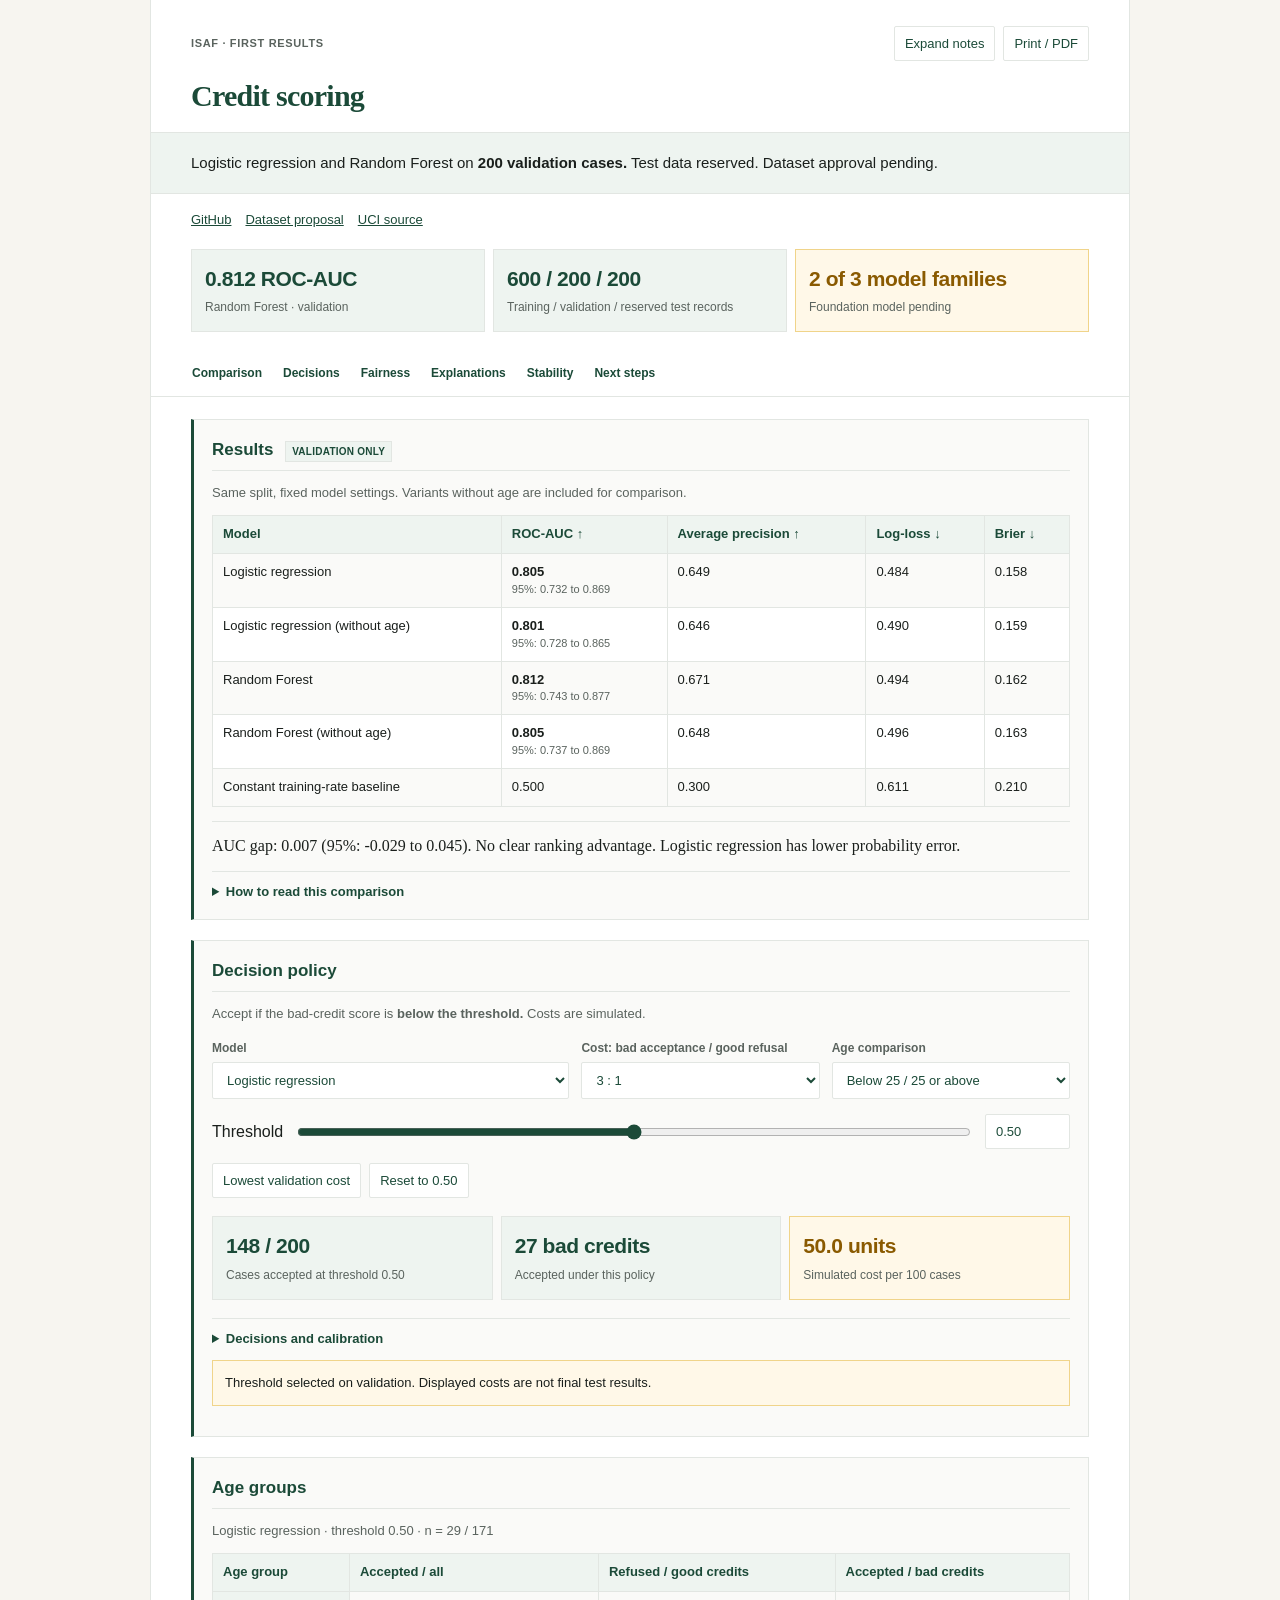
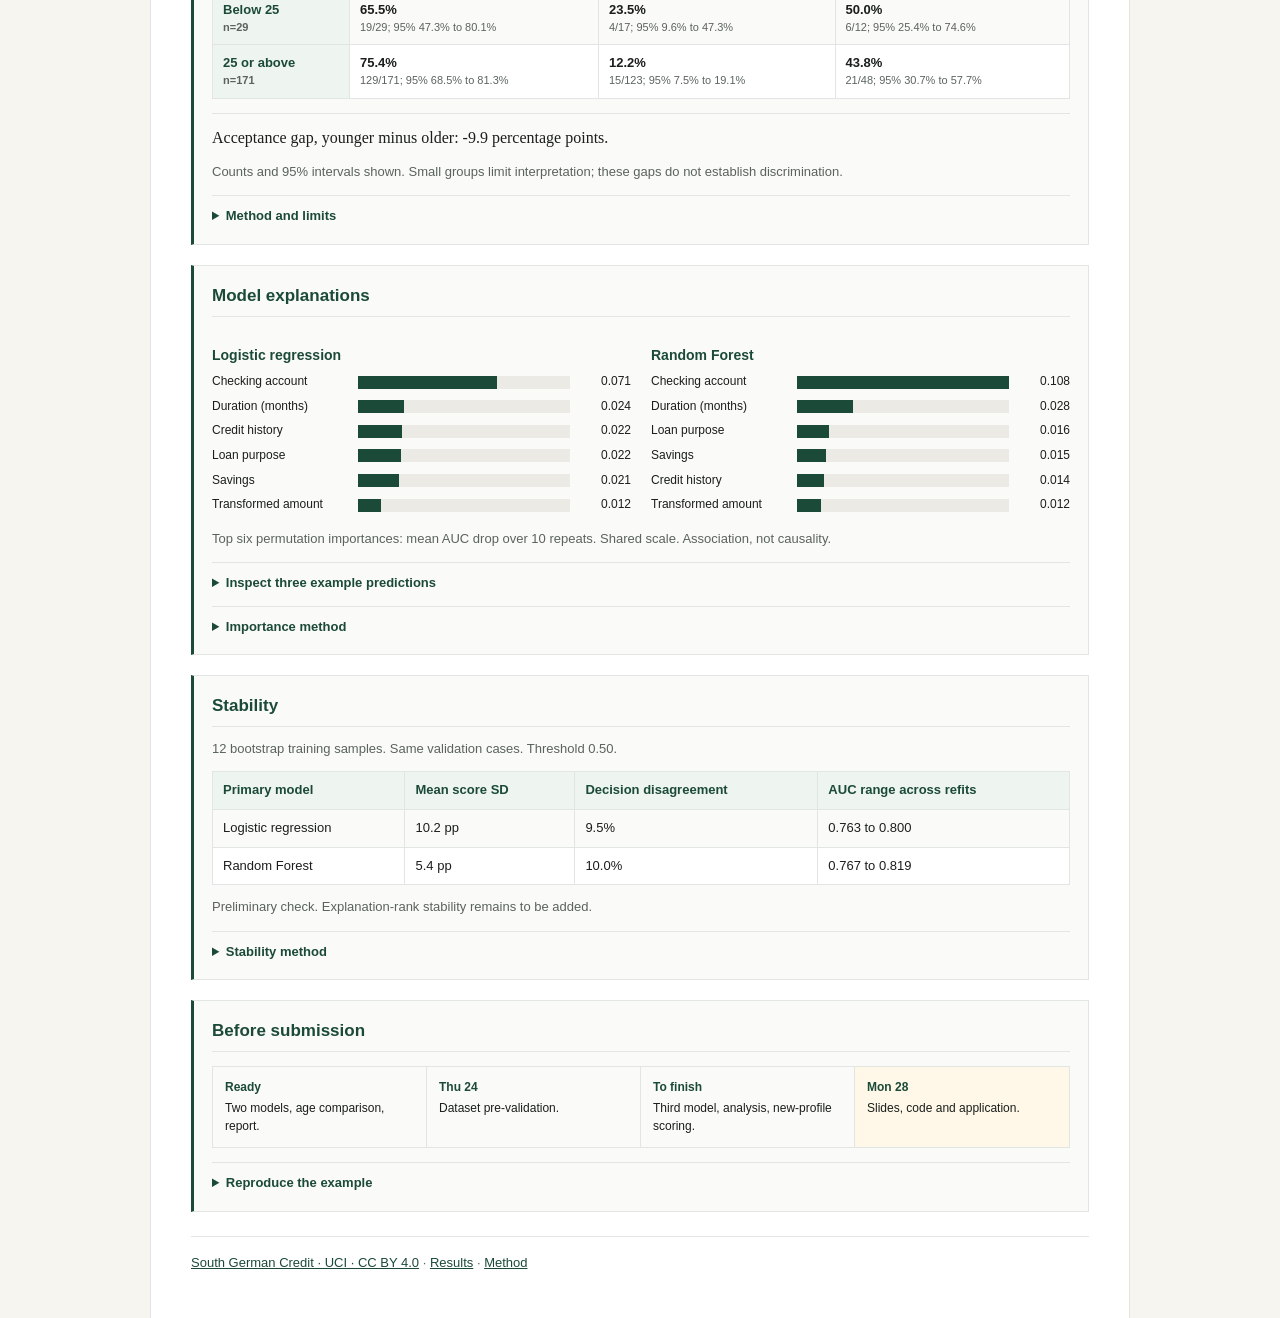
==== commit 8ec383d4: "Simplify report dates and remove redundant copy" ====
--- a/docs/index.html
+++ b/docs/index.html
@@ -3,7 +3,7 @@
 @media(max-width:700px){.wrap{padding:20px 15px 35px}h1{font-size:26px}.lede{margin-inline:-15px;padding:16px 15px}.toc{margin-inline:-15px;padding-inline:8px}.topline{align-items:flex-start}.actions{flex-direction:column}.scores{grid-template-columns:1fr}.split,.controls{grid-template-columns:1fr}.progress{grid-template-columns:1fr 1fr}.bar-row{grid-template-columns:120px 1fr 48px}.block{padding:14px}.stat b{font-size:20px}}
 @media print{@page{margin:12mm}.wrap{max-width:none;border:0;padding:0}.actions,.toc{display:none}body{font-size:12px;background:#fff}.lede{margin:0;padding:12px}.block{break-inside:avoid}.table-wrap{overflow:visible}.table-wrap table{min-width:0;font-size:10px}.controls{grid-template-columns:1.5fr 1fr 1fr}.split{grid-template-columns:1fr 1fr}*{print-color-adjust:exact;-webkit-print-color-adjust:exact}}
 </style></head><body><main class="wrap" id="top">
-<div class="topline"><span>ISAF · First results · 22 September 2026</span><div class="actions"><button id="notes">Expand notes</button><button id="print">Print / PDF</button></div></div>
+<div class="topline"><span>ISAF · First results</span><div class="actions"><button id="notes">Expand notes</button><button id="print">Print / PDF</button></div></div>
 <h1>Credit scoring</h1>
 <div class="lede">Logistic regression and Random Forest on <strong>200 validation cases.</strong> Test data reserved. Dataset approval pending.</div>
 <div class="links"><a href="https://github.com/RemiBp/fairness-credit-scoring">GitHub</a><a href="https://github.com/RemiBp/fairness-credit-scoring/blob/main/docs/dataset-proposal.pdf">Dataset proposal</a><a href="https://doi.org/10.24432/C5QG88">UCI source</a></div>
@@ -29,10 +29,10 @@
 <details class="technical"><summary>Inspect three example predictions</summary><label for="case-select" class="note">Historical case</label> <select id="case-select"></select><div id="case-info" class="callout"></div>
 <div class="split"><div><h3>Logistic: exact log-odds decomposition</h3><div id="logistic-local"></div></div><div><h3>Forest: one-variable sensitivity</h3><div id="forest-local"></div></div></div><p class="note">First three validation rows in source order. Logistic terms sum to the logit. Forest sensitivity replaces one variable with its training median or mode; it is not additive or causal.</p></details><details class="technical"><summary>Importance method</summary><p>Original columns are permuted on validation. Correlated features can mask each other. Full results include the repeat variability and negative importances.</p></details></section>
 <section class="block" id="stability"><h2>Stability</h2><p class="note">12 bootstrap training samples. Same validation cases. Threshold 0.50.</p><div class="table-wrap" tabindex="0"><table><thead><tr><th>Primary model</th><th>Mean score SD</th><th>Decision disagreement</th><th>AUC range across refits</th></tr></thead><tbody id="stability-rows"></tbody></table></div><p class="note">Preliminary check. Explanation-rank stability remains to be added.</p><details class="technical"><summary>Stability method</summary><p>Training resamples are stratified by outcome. Preprocessing is refitted each time with a different model seed. Score SD is averaged across validation cases. Decision disagreement compares each refit with the original model. Twelve refits do not provide a confidence guarantee.</p></details></section>
-<section class="block" id="next"><h2>Before submission</h2><div class="progress"><div><b>Ready</b>Two models, age comparison, report.</div><div><b>Thu 24 · 09:40</b>Dataset pre-validation.</div><div><b>To finish</b>Third model, analysis, new-profile scoring.</div><div><b>Mon 28 · 09:40</b>Slides, code and application.</div></div>
+<section class="block" id="next"><h2>Before submission</h2><div class="progress"><div><b>Ready</b>Two models, age comparison, report.</div><div><b>Thu 24</b>Dataset pre-validation.</div><div><b>To finish</b>Third model, analysis, new-profile scoring.</div><div><b>Mon 28</b>Slides, code and application.</div></div>
 <details class="technical"><summary>Reproduce the example</summary><p>From the repository root, create a Python environment, install <code>requirements.txt</code>, then run <code>python benchmark.py</code> and <code>python build_report.py</code>. Open <code>docs/index.html</code>. It is self-contained and works offline. Fitted pipelines are saved locally in <code>models/</code>; public results contain validation predictions only.</p><p id="versions"></p><p>Model settings: regularised logistic regression with C=1; Random Forest with 250 trees, minimum leaf size 5 and square-root feature sampling. No tuning of those settings was conducted.</p></details>
-<p class="note">Prototype using precomputed validation scores. No final model recommendation yet.</p></section>
-<footer class="foot"><a href="https://doi.org/10.24432/C5QG88">South German Credit · UCI · CC BY 4.0</a> · <a href="https://github.com/RemiBp/fairness-credit-scoring/tree/main/results">Results</a> · <a href="https://github.com/RemiBp/fairness-credit-scoring/blob/main/docs/protocol.md">Method</a><p>1973-1975 data. Bad credits oversampled; amounts transformed. Educational study.</p></footer>
+</section>
+<footer class="foot"><a href="https://doi.org/10.24432/C5QG88">South German Credit · UCI · CC BY 4.0</a> · <a href="https://github.com/RemiBp/fairness-credit-scoring/tree/main/results">Results</a> · <a href="https://github.com/RemiBp/fairness-credit-scoring/blob/main/docs/protocol.md">Method</a></footer>
 <noscript><p class="callout">Enable JavaScript to display the computed metrics and use the controls. The JSON results are available in the repository.</p></noscript></main><script id="benchmark-data" type="application/json">{"seed":20260922,"source_sha256":"5f363343f356ca38a0236baab849e472846399b2176ccc5bd686483dd8a7562f","evaluation":"validation_only","split":{"train":600,"validation":200,"test":200},"test_evaluated":false,"versions":{"python":"3.14.6","numpy":"2.5.3","pandas":"2.3.3","sklearn":"1.7.2"},"baseline":{"auc":0.5,"average_precision":0.3,"log_loss":0.6108643020548935,"brier":0.20999999999999994},"models":{"logistic":{"name":"Logistic regression","metrics":{"auc":0.8048809523809525,"average_precision":0.6487432965150209,"log_loss":0.48419338805468926,"brier":0.1579070780042954},"threshold_05":{"n":200,"accepted":148,"bad_accepted":27,"good_refused":19,"good_accepted":121,"bad_refused":33,"cost_per_100":50.0},"cost_thresholds":[{"ratio":1,"threshold":0.6,"validation_cost_per_100":21.5},{"ratio":3,"threshold":0.34,"validation_cost_per_100":41.5},{"ratio":5,"threshold":0.08,"validation_cost_per_100":50.0}],"fairness_25":{"below":{"n":29,"acceptance":{"events":19,"n":29,"rate":0.6551724137931034,"wilson_95":[0.47345104090476137,0.80059281473325]},"good_refusal":{"events":4,"n":17,"rate":0.23529411764705882,"wilson_95":[0.09555044322080117,0.4726179811956498]},"bad_acceptance":{"events":6,"n":12,"rate":0.5,"wilson_95":[0.2537815976337061,0.7462184023662939]}},"at_or_above":{"n":171,"acceptance":{"events":129,"n":171,"rate":0.7543859649122807,"wilson_95":[0.6847482938893671,0.8128453580214275]},"good_refusal":{"events":15,"n":123,"rate":0.12195121951219512,"wilson_95":[0.07531417696635252,0.19148706558741818]},"bad_acceptance":{"events":21,"n":48,"rate":0.4375,"wilson_95":[0.30701269040654244,0.5772498258017222]}}},"fairness_30":{"below":{"n":80,"acceptance":{"events":54,"n":80,"rate":0.675,"wilson_95":[0.5664052731061473,0.7675583815564182]},"good_refusal":{"events":10,"n":50,"rate":0.2,"wilson_95":[0.1124375001577611,0.3303710593222542]},"bad_acceptance":{"events":14,"n":30,"rate":0.4666666666666667,"wilson_95":[0.30232388907699753,0.638577003801267]}},"at_or_above":{"n":120,"acceptance":{"events":94,"n":120,"rate":0.7833333333333333,"wilson_95":[0.7014563746709164,0.8476327643584851]},"good_refusal":{"events":9,"n":90,"rate":0.1,"wilson_95":[0.05350675169712493,0.17924174875433652]},"bad_acceptance":{"events":13,"n":30,"rate":0.43333333333333335,"wilson_95":[0.2737748557646652,0.6080269299918639]}}},"calibration":[{"n":93,"mean_prediction":0.07991707648408204,"bad_rate":0.10752688172043011,"lower":0.0,"upper":0.2},{"n":41,"mean_prediction":0.2862659544500028,"bad_rate":0.2926829268292683,"lower":0.2,"upper":0.4},{"n":25,"mean_prediction":0.49134056314033736,"bad_rate":0.36,"lower":0.4,"upper":0.6000000000000001},{"n":28,"mean_prediction":0.6886879317110166,"bad_rate":0.6785714285714286,"lower":0.6000000000000001,"upper":0.8},{"n":13,"mean_prediction":0.8716345280979799,"bad_rate":0.7692307692307693,"lower":0.8,"upper":1.0}],"include_age":true,"importance":[{"feature":"Checking account","column":"laufkont","mean":0.07111904761904772,"std":0.024178462990073573},{"feature":"Duration (months)","column":"laufzeit","mean":0.023523809523809634,"std":0.006183191684755591},{"feature":"Credit history","column":"moral","mean":0.02229761904761912,"std":0.010149959786790773},{"feature":"Loan purpose","column":"verw","mean":0.02203571428571437,"std":0.005337915229962654},{"feature":"Savings","column":"sparkont","mean":0.020785714285714373,"std":0.007245923085469778},{"feature":"Transformed amount","column":"hoehe","mean":0.011928571428571521,"std":0.005495514559357396},{"feature":"Foreign worker","column":"gastarb","mean":0.009166666666666767,"std":0.005998157313414069},{"feature":"Other instalment plans","column":"weitkred","mean":0.0070476190476191245,"std":0.00531619269420373},{"feature":"Property","column":"verm","mean":0.004964285714285821,"std":0.005950011433133709},{"feature":"Number of credits","column":"bishkred","mean":0.004785714285714382,"std":0.004835092337673833},{"feature":"Age (years)","column":"alter","mean":0.004059523809523879,"std":0.004685835872406227},{"feature":"Personal status","column":"famges","mean":0.004047619047619111,"std":0.004438417114835083},{"feature":"Residence duration","column":"wohnzeit","mean":0.0039761904761905775,"std":0.004821707810843777},{"feature":"Other debtors","column":"buerge","mean":0.0036547619047619826,"std":0.0041431479098838},{"feature":"Employment duration","column":"beszeit","mean":0.0035714285714286698,"std":0.00786038893984984},{"feature":"Telephone","column":"telef","mean":0.002869047619047749,"std":0.004244327279906327},{"feature":"Housing","column":"wohn","mean":0.00267857142857153,"std":0.003587365236828193},{"feature":"Instalment rate band","column":"rate","mean":0.0010714285714286675,"std":0.007238447673123904},{"feature":"Job","column":"beruf","mean":0.001047619047619175,"std":0.0006896546837123807},{"feature":"Dependants band","column":"pers","mean":4.4408920985006264e-17,"std":0.00034911614996701397}],"stability":{"fits":12,"mean_probability_sd":0.10212084486995426,"decision_disagreement_at_05":0.09541666666666666,"auc_range":[0.7625000000000001,0.7996428571428571]},"auc_interval_95":[0.7319017857142857,0.8694107142857143]},"logistic_no_age":{"name":"Logistic regression (without age)","metrics":{"auc":0.8013095238095238,"average_precision":0.6458492645531762,"log_loss":0.48962336238239174,"brier":0.15919039851521205},"threshold_05":{"n":200,"accepted":151,"bad_accepted":28,"good_refused":17,"good_accepted":123,"bad_refused":32,"cost_per_100":50.5},"cost_thresholds":[{"ratio":1,"threshold":0.65,"validation_cost_per_100":20.5},{"ratio":3,"threshold":0.21,"validation_cost_per_100":42.5},{"ratio":5,"threshold":0.11,"validation_cost_per_100":48.5}],"fairness_25":{"below":{"n":29,"acceptance":{"events":20,"n":29,"rate":0.6896551724137931,"wilson_95":[0.5076986576690685,0.8272438325551679]},"good_refusal":{"events":3,"n":17,"rate":0.17647058823529413,"wilson_95":[0.06191126637620997,0.41029458568834126]},"bad_acceptance":{"events":6,"n":12,"rate":0.5,"wilson_95":[0.2537815976337061,0.7462184023662939]}},"at_or_above":{"n":171,"acceptance":{"events":131,"n":171,"rate":0.7660818713450293,"wilson_95":[0.6972166571416826,0.823254863822482]},"good_refusal":{"events":14,"n":123,"rate":0.11382113821138211,"wilson_95":[0.06902284440685469,0.18201068293301853]},"bad_acceptance":{"events":22,"n":48,"rate":0.4583333333333333,"wilson_95":[0.32575242292867446,0.5970892545435019]}}},"fairness_30":{"below":{"n":80,"acceptance":{"events":56,"n":80,"rate":0.7,"wilson_95":[0.5923184607866026,0.7893542873991866]},"good_refusal":{"events":8,"n":50,"rate":0.16,"wilson_95":[0.08337420678033404,0.2851421606303499]},"bad_acceptance":{"events":14,"n":30,"rate":0.4666666666666667,"wilson_95":[0.30232388907699753,0.638577003801267]}},"at_or_above":{"n":120,"acceptance":{"events":95,"n":120,"rate":0.7916666666666666,"wilson_95":[0.7105232156701865,0.8547156039189031]},"good_refusal":{"events":9,"n":90,"rate":0.1,"wilson_95":[0.05350675169712493,0.17924174875433652]},"bad_acceptance":{"events":14,"n":30,"rate":0.4666666666666667,"wilson_95":[0.30232388907699753,0.638577003801267]}}},"calibration":[{"n":94,"mean_prediction":0.08209204046715733,"bad_rate":0.10638297872340426,"lower":0.0,"upper":0.2},{"n":41,"mean_prediction":0.2916170236659248,"bad_rate":0.2926829268292683,"lower":0.2,"upper":0.4},{"n":24,"mean_prediction":0.48586790633001864,"bad_rate":0.375,"lower":0.4,"upper":0.6000000000000001},{"n":28,"mean_prediction":0.6853432057032843,"bad_rate":0.6785714285714286,"lower":0.6000000000000001,"upper":0.8},{"n":13,"mean_prediction":0.8684703606710052,"bad_rate":0.7692307692307693,"lower":0.8,"upper":1.0}],"include_age":false,"auc_interval_95":[0.7277291666666668,0.8653660714285714]},"forest":{"name":"Random Forest","metrics":{"auc":0.8121428571428572,"average_precision":0.6710862863897731,"log_loss":0.49431080453837767,"brier":0.16209723262022407},"threshold_05":{"n":200,"accepted":171,"bad_accepted":37,"good_refused":6,"good_accepted":134,"bad_refused":23,"cost_per_100":58.5},"cost_thresholds":[{"ratio":1,"threshold":0.43,"validation_cost_per_100":21.0},{"ratio":3,"threshold":0.3,"validation_cost_per_100":39.0},{"ratio":5,"threshold":0.3,"validation_cost_per_100":49.0}],"fairness_25":{"below":{"n":29,"acceptance":{"events":26,"n":29,"rate":0.896551724137931,"wilson_95":[0.736149189092262,0.9641851086493229]},"good_refusal":{"events":0,"n":17,"rate":0.0,"wilson_95":[0.0,0.1843181350088518]},"bad_acceptance":{"events":9,"n":12,"rate":0.75,"wilson_95":[0.46769466506643426,0.9110583316059453]}},"at_or_above":{"n":171,"acceptance":{"events":145,"n":171,"rate":0.847953216374269,"wilson_95":[0.7865389175839125,0.894077686753841]},"good_refusal":{"events":6,"n":123,"rate":0.04878048780487805,"wilson_95":[0.022545774253251702,0.1023460313754423]},"bad_acceptance":{"events":28,"n":48,"rate":0.5833333333333334,"wilson_95":[0.4428133228397628,0.7115033222158844]}}},"fairness_30":{"below":{"n":80,"acceptance":{"events":66,"n":80,"rate":0.825,"wilson_95":[0.7274245802116865,0.8927936355902206]},"good_refusal":{"events":4,"n":50,"rate":0.08,"wilson_95":[0.03154951408859298,0.18838246918342838]},"bad_acceptance":{"events":20,"n":30,"rate":0.6666666666666666,"wilson_95":[0.4878005164454384,0.8076950191632386]}},"at_or_above":{"n":120,"acceptance":{"events":105,"n":120,"rate":0.875,"wilson_95":[0.8039705979199262,0.9227650272660463]},"good_refusal":{"events":2,"n":90,"rate":0.022222222222222223,"wilson_95":[0.006115441986325208,0.07744526688625372]},"bad_acceptance":{"events":17,"n":30,"rate":0.5666666666666667,"wilson_95":[0.3919730700081361,0.7262251442353347]}}},"calibration":[{"n":61,"mean_prediction":0.11966541289023105,"bad_rate":0.09836065573770492,"lower":0.0,"upper":0.2},{"n":78,"mean_prediction":0.2912294584814419,"bad_rate":0.19230769230769232,"lower":0.2,"upper":0.4},{"n":57,"mean_prediction":0.4871388063227617,"bad_rate":0.631578947368421,"lower":0.4,"upper":0.6000000000000001},{"n":4,"mean_prediction":0.6393253534901012,"bad_rate":0.75,"lower":0.6000000000000001,"upper":0.8}],"include_age":true,"importance":[{"feature":"Checking account","column":"laufkont","mean":0.10811904761904763,"std":0.030579475279834695},{"feature":"Duration (months)","column":"laufzeit","mean":0.028369047619047648,"std":0.008984120849456679},{"feature":"Loan purpose","column":"verw","mean":0.016440476190476217,"std":0.006491851250071979},{"feature":"Savings","column":"sparkont","mean":0.014773809523809567,"std":0.008922450282720474},{"feature":"Credit history","column":"moral","mean":0.013607142857142884,"std":0.010551414183408844},{"feature":"Transformed amount","column":"hoehe","mean":0.011988095238095265,"std":0.011342939356385124},{"feature":"Age (years)","column":"alter","mean":0.01084523809523814,"std":0.0029553796215517326},{"feature":"Housing","column":"wohn","mean":0.005773809523809547,"std":0.0037609439701336844},{"feature":"Other instalment plans","column":"weitkred","mean":0.005523809523809531,"std":0.004209036278598419},{"feature":"Instalment rate band","column":"rate","mean":0.003702380952380979,"std":0.0038647228576496784},{"feature":"Property","column":"verm","mean":0.0033214285714285975,"std":0.004196643864791371},{"feature":"Other debtors","column":"buerge","mean":0.0029999999999999914,"std":0.0015225068836903193},{"feature":"Telephone","column":"telef","mean":0.002654761904761904,"std":0.002205467592504401},{"feature":"Job","column":"beruf","mean":0.002083333333333348,"std":0.0028458357610969555},{"feature":"Employment duration","column":"beszeit","mean":0.0015476190476190644,"std":0.003162277660168399},{"feature":"Foreign worker","column":"gastarb","mean":0.0011190476190476196,"std":0.0017137896107550386},{"feature":"Residence duration","column":"wohnzeit","mean":0.0004880952380952652,"std":0.002788587244620764},{"feature":"Personal status","column":"famges","mean":-0.0003214285714285614,"std":0.001760174504335926},{"feature":"Number of credits","column":"bishkred","mean":-0.0017261904761904589,"std":0.0017253692627870862},{"feature":"Dependants band","column":"pers","mean":-0.0034523809523809177,"std":0.0032771627848441212}],"stability":{"fits":12,"mean_probability_sd":0.05387790638455749,"decision_disagreement_at_05":0.10041666666666667,"auc_range":[0.7667857142857143,0.8188095238095238]},"auc_interval_95":[0.7429702380952381,0.8770267857142856]},"forest_no_age":{"name":"Random Forest (without age)","metrics":{"auc":0.8051190476190475,"average_precision":0.647957482249543,"log_loss":0.4964997904627066,"brier":0.1629635069412096},"threshold_05":{"n":200,"accepted":166,"bad_accepted":36,"good_refused":10,"good_accepted":130,"bad_refused":24,"cost_per_100":59.0},"cost_thresholds":[{"ratio":1,"threshold":0.4,"validation_cost_per_100":21.0},{"ratio":3,"threshold":0.29,"validation_cost_per_100":39.0},{"ratio":5,"threshold":0.29,"validation_cost_per_100":49.0}],"fairness_25":{"below":{"n":29,"acceptance":{"events":27,"n":29,"rate":0.9310344827586207,"wilson_95":[0.7803541984972431,0.9808787338305667]},"good_refusal":{"events":0,"n":17,"rate":0.0,"wilson_95":[0.0,0.1843181350088518]},"bad_acceptance":{"events":10,"n":12,"rate":0.8333333333333334,"wilson_95":[0.5519691377470266,0.9530348578161463]}},"at_or_above":{"n":171,"acceptance":{"events":139,"n":171,"rate":0.8128654970760234,"wilson_95":[0.7477730359355237,0.8642099612421204]},"good_refusal":{"events":10,"n":123,"rate":0.08130081300813008,"wilson_95":[0.044758872239892986,0.14320379424439061]},"bad_acceptance":{"events":26,"n":48,"rate":0.5416666666666666,"wilson_95":[0.40291074545649797,0.6742475770713254]}}},"fairness_30":{"below":{"n":80,"acceptance":{"events":64,"n":80,"rate":0.8,"wilson_95":[0.6995375627182917,0.8729715595603921]},"good_refusal":{"events":6,"n":50,"rate":0.12,"wilson_95":[0.05617600150932274,0.23804817383202992]},"bad_acceptance":{"events":20,"n":30,"rate":0.6666666666666666,"wilson_95":[0.4878005164454384,0.8076950191632386]}},"at_or_above":{"n":120,"acceptance":{"events":102,"n":120,"rate":0.85,"wilson_95":[0.775324706432755,0.9029618770741527]},"good_refusal":{"events":4,"n":90,"rate":0.044444444444444446,"wilson_95":[0.01741724185270873,0.10876855032812233]},"bad_acceptance":{"events":16,"n":30,"rate":0.5333333333333333,"wilson_95":[0.36142299619873297,0.6976761109230025]}}},"calibration":[{"n":62,"mean_prediction":0.11686148384317457,"bad_rate":0.11290322580645161,"lower":0.0,"upper":0.2},{"n":76,"mean_prediction":0.2898442975247423,"bad_rate":0.17105263157894737,"lower":0.2,"upper":0.4},{"n":59,"mean_prediction":0.49878349913148723,"bad_rate":0.6440677966101694,"lower":0.4,"upper":0.6000000000000001},{"n":3,"mean_prediction":0.6398147307050709,"bad_rate":0.6666666666666666,"lower":0.6000000000000001,"upper":0.8}],"include_age":false,"auc_interval_95":[0.7366607142857143,0.8694077380952381]}},"cases":[{"row_id":4,"age":39,"y_bad":0,"duration":12,"amount_transformed":2122,"scores":{"logistic":0.2842609201347553,"logistic_no_age":0.2932097175406345,"forest":0.2513079492226216,"forest_no_age":0.2654676765140704},"explanations":{"logistic":{"method":"Exact additive log-odds contributions","intercept":-1.9185910080934003,"logit":-0.9234231376965151,"terms":[{"feature":"categorical__moral_4","contribution":-0.9247110136053031},{"feature":"categorical__laufkont_1","contribution":0.9184369864308881},{"feature":"categorical__gastarb_1","contribution":-0.7317665649762967},{"feature":"categorical__verw_0","contribution":0.6039469106646946},{"feature":"categorical__sparkont_1","contribution":0.5525450586624207},{"feature":"categorical__bishkred_2","contribution":0.4996253326330665},{"feature":"categorical__wohnzeit_2","contribution":0.37975734779043596},{"feature":"categorical__weitkred_3","contribution":-0.3490909733672782},{"feature":"categorical__wohn_1","contribution":0.34619361208484534},{"feature":"numeric__laufzeit","contribution":-0.3022502488293688},{"feature":"categorical__famges_3","contribution":-0.29693888691968967},{"feature":"categorical__rate_3","contribution":0.23934863461710135},{"feature":"categorical__buerge_1","contribution":0.20367373968771968},{"feature":"numeric__hoehe","contribution":-0.12952305692889346},{"feature":"categorical__telef_1","contribution":0.10445027739470532},{"feature":"categorical__beszeit_3","contribution":-0.09292064917415885},{"feature":"categorical__beruf_2","contribution":0.061737958438335516},{"feature":"numeric__alter","contribution":-0.0463010566857472},{"feature":"categorical__verm_1","contribution":-0.03283512816492528},{"feature":"categorical__pers_1","contribution":-0.008210409355666415},{"feature":"categorical__laufkont_2","contribution":0.0},{"feature":"categorical__laufkont_3","contribution":-0.0},{"feature":"categorical__laufkont_4","contribution":-0.0},{"feature":"categorical__moral_0","contribution":0.0},{"feature":"categorical__moral_1","contribution":0.0},{"feature":"categorical__moral_2","contribution":-0.0},{"feature":"categorical__moral_3","contribution":-0.0},{"feature":"categorical__verw_1","contribution":-0.0},{"feature":"categorical__verw_2","contribution":-0.0},{"feature":"categorical__verw_3","contribution":-0.0},{"feature":"categorical__verw_4","contribution":0.0},{"feature":"categorical__verw_5","contribution":0.0},{"feature":"categorical__verw_6","contribution":0.0},{"feature":"categorical__verw_8","contribution":-0.0},{"feature":"categorical__verw_9","contribution":-0.0},{"feature":"categorical__verw_10","contribution":-0.0},{"feature":"categorical__sparkont_2","contribution":0.0},{"feature":"categorical__sparkont_3","contribution":0.0},{"feature":"categorical__sparkont_4","contribution":-0.0},{"feature":"categorical__sparkont_5","contribution":-0.0},{"feature":"categorical__beszeit_1","contribution":0.0},{"feature":"categorical__beszeit_2","contribution":0.0},{"feature":"categorical__beszeit_4","contribution":-0.0},{"feature":"categorical__beszeit_5","contribution":0.0},{"feature":"categorical__rate_1","contribution":-0.0},{"feature":"categorical__rate_2","contribution":-0.0},{"feature":"categorical__rate_4","contribution":0.0},{"feature":"categorical__famges_1","contribution":0.0},{"feature":"categorical__famges_2","contribution":0.0},{"feature":"categorical__famges_4","contribution":-0.0},{"feature":"categorical__buerge_2","contribution":0.0},{"feature":"categorical__buerge_3","contribution":-0.0},{"feature":"categorical__wohnzeit_1","contribution":-0.0},{"feature":"categorical__wohnzeit_3","contribution":0.0},{"feature":"categorical__wohnzeit_4","contribution":-0.0},{"feature":"categorical__verm_2","contribution":-0.0},{"feature":"categorical__verm_3","contribution":-0.0},{"feature":"categorical__verm_4","contribution":0.0},{"feature":"categorical__weitkred_1","contribution":0.0},{"feature":"categorical__weitkred_2","contribution":0.0},{"feature":"categorical__wohn_2","contribution":-0.0},{"feature":"categorical__wohn_3","contribution":-0.0},{"feature":"categorical__bishkred_1","contribution":0.0},{"feature":"categorical__bishkred_3","contribution":-0.0},{"feature":"categorical__bishkred_4","contribution":-0.0},{"feature":"categorical__beruf_1","contribution":-0.0},{"feature":"categorical__beruf_3","contribution":0.0},{"feature":"categorical__beruf_4","contribution":-0.0},{"feature":"categorical__pers_2","contribution":0.0},{"feature":"categorical__telef_2","contribution":-0.0},{"feature":"categorical__gastarb_2","contribution":0.0}]},"forest":{"method":"One-variable replacement sensitivity (not SHAP, not additive)","terms":[{"feature":"Checking account","reference_value":4,"contribution":0.12217263113342525},{"feature":"Credit history","reference_value":2,"contribution":-0.10342802450003963},{"feature":"Housing","reference_value":2,"contribution":0.07947688997620894},{"feature":"Duration (months)","reference_value":18.0,"contribution":-0.049816070661364786},{"feature":"Property","reference_value":3,"contribution":-0.044201777955371946},{"feature":"Dependants band","reference_value":2,"contribution":-0.040946664165765034},{"feature":"Foreign worker","reference_value":2,"contribution":-0.03547112875085007},{"feature":"Job","reference_value":3,"contribution":-0.01532176336906993},{"feature":"Number of credits","reference_value":1,"contribution":-0.015171829563625228},{"feature":"Residence duration","reference_value":4,"contribution":0.011920776540281203},{"feature":"Age (years)","reference_value":34.0,"contribution":-0.010004089134120042},{"feature":"Loan purpose","reference_value":3,"contribution":0.002670772307614505},{"feature":"Instalment rate band","reference_value":4,"contribution":0.0009439062357858852},{"feature":"Transformed amount","reference_value":2379.5,"contribution":0.0003412698412698645},{"feature":"Savings","reference_value":1,"contribution":0.0},{"feature":"Employment duration","reference_value":3,"contribution":0.0},{"feature":"Personal status","reference_value":3,"contribution":0.0},{"feature":"Other debtors","reference_value":1,"contribution":0.0},{"feature":"Other instalment plans","reference_value":3,"contribution":0.0},{"feature":"Telephone","reference_value":1,"contribution":0.0}]}}},{"row_id":11,"age":36,"y_bad":0,"duration":11,"amount_transformed":3905,"scores":{"logistic":0.5288351980576802,"logistic_no_age":0.5503789213484765,"forest":0.26392807871604174,"forest_no_age":0.26444421621139214},"explanations":{"logistic":{"method":"Exact additive log-odds contributions","intercept":-1.9185910080934003,"logit":0.11546891767551593,"terms":[{"feature":"categorical__moral_4","contribution":-0.9247110136053031},{"feature":"categorical__laufkont_1","contribution":0.9184369864308881},{"feature":"categorical__gastarb_2","contribution":0.727443936825432},{"feature":"categorical__verw_0","contribution":0.6039469106646946},{"feature":"categorical__sparkont_1","contribution":0.5525450586624207},{"feature":"categorical__bishkred_2","contribution":0.4996253326330665},{"feature":"categorical__wohnzeit_2","contribution":0.37975734779043596},{"feature":"categorical__rate_2","contribution":-0.3571808887635451},{"feature":"categorical__weitkred_3","contribution":-0.3490909733672782},{"feature":"categorical__wohn_1","contribution":0.34619361208484534},{"feature":"numeric__laufzeit","contribution":-0.33392713080275244},{"feature":"categorical__famges_3","contribution":-0.29693888691968967},{"feature":"categorical__buerge_1","contribution":0.20367373968771968},{"feature":"categorical__telef_1","contribution":0.10445027739470532},{"feature":"categorical__beszeit_3","contribution":-0.09292064917415885},{"feature":"numeric__hoehe","contribution":0.06168825964519716},{"feature":"categorical__beruf_3","contribution":0.03520988226377434},{"feature":"categorical__verm_1","contribution":-0.03283512816492528},{"feature":"categorical__pers_1","contribution":-0.008210409355666415},{"feature":"numeric__alter","contribution":-0.00309633816094426},{"feature":"categorical__laufkont_2","contribution":0.0},{"feature":"categorical__laufkont_3","contribution":-0.0},{"feature":"categorical__laufkont_4","contribution":-0.0},{"feature":"categorical__moral_0","contribution":0.0},{"feature":"categorical__moral_1","contribution":0.0},{"feature":"categorical__moral_2","contribution":-0.0},{"feature":"categorical__moral_3","contribution":-0.0},{"feature":"categorical__verw_1","contribution":-0.0},{"feature":"categorical__verw_2","contribution":-0.0},{"feature":"categorical__verw_3","contribution":-0.0},{"feature":"categorical__verw_4","contribution":0.0},{"feature":"categorical__verw_5","contribution":0.0},{"feature":"categorical__verw_6","contribution":0.0},{"feature":"categorical__verw_8","contribution":-0.0},{"feature":"categorical__verw_9","contribution":-0.0},{"feature":"categorical__verw_10","contribution":-0.0},{"feature":"categorical__sparkont_2","contribution":0.0},{"feature":"categorical__sparkont_3","contribution":0.0},{"feature":"categorical__sparkont_4","contribution":-0.0},{"feature":"categorical__sparkont_5","contribution":-0.0},{"feature":"categorical__beszeit_1","contribution":0.0},{"feature":"categorical__beszeit_2","contribution":0.0},{"feature":"categorical__beszeit_4","contribution":-0.0},{"feature":"categorical__beszeit_5","contribution":0.0},{"feature":"categorical__rate_1","contribution":-0.0},{"feature":"categorical__rate_3","contribution":0.0},{"feature":"categorical__rate_4","contribution":0.0},{"feature":"categorical__famges_1","contribution":0.0},{"feature":"categorical__famges_2","contribution":0.0},{"feature":"categorical__famges_4","contribution":-0.0},{"feature":"categorical__buerge_2","contribution":0.0},{"feature":"categorical__buerge_3","contribution":-0.0},{"feature":"categorical__wohnzeit_1","contribution":-0.0},{"feature":"categorical__wohnzeit_3","contribution":0.0},{"feature":"categorical__wohnzeit_4","contribution":-0.0},{"feature":"categorical__verm_2","contribution":-0.0},{"feature":"categorical__verm_3","contribution":-0.0},{"feature":"categorical__verm_4","contribution":0.0},{"feature":"categorical__weitkred_1","contribution":0.0},{"feature":"categorical__weitkred_2","contribution":0.0},{"feature":"categorical__wohn_2","contribution":-0.0},{"feature":"categorical__wohn_3","contribution":-0.0},{"feature":"categorical__bishkred_1","contribution":0.0},{"feature":"categorical__bishkred_3","contribution":-0.0},{"feature":"categorical__bishkred_4","contribution":-0.0},{"feature":"categorical__beruf_1","contribution":-0.0},{"feature":"categorical__beruf_2","contribution":0.0},{"feature":"categorical__beruf_4","contribution":-0.0},{"feature":"categorical__pers_2","contribution":0.0},{"feature":"categorical__telef_2","contribution":-0.0},{"feature":"categorical__gastarb_1","contribution":-0.0}]},"forest":{"method":"One-variable replacement sensitivity (not SHAP, not additive)","terms":[{"feature":"Checking account","reference_value":4,"contribution":0.12524760841416252},{"feature":"Credit history","reference_value":2,"contribution":-0.09914261359171855},{"feature":"Housing","reference_value":2,"contribution":0.08826854773365622},{"feature":"Duration (months)","reference_value":18.0,"contribution":-0.07538489551842509},{"feature":"Dependants band","reference_value":2,"contribution":-0.05087414966616066},{"feature":"Property","reference_value":3,"contribution":-0.04784390203110944},{"feature":"Number of credits","reference_value":1,"contribution":-0.027250237780794995},{"feature":"Age (years)","reference_value":34.0,"contribution":-0.020018857750436547},{"feature":"Instalment rate band","reference_value":4,"contribution":-0.01945521293292185},{"feature":"Transformed amount","reference_value":2379.5,"contribution":0.019447319347319414},{"feature":"Loan purpose","reference_value":3,"contribution":0.009894683403971427},{"feature":"Residence duration","reference_value":4,"contribution":0.0023993701688748703},{"feature":"Savings","reference_value":1,"contribution":0.0},{"feature":"Employment duration","reference_value":3,"contribution":0.0},{"feature":"Personal status","reference_value":3,"contribution":0.0},{"feature":"Other debtors","reference_value":1,"contribution":0.0},{"feature":"Other instalment plans","reference_value":3,"contribution":0.0},{"feature":"Job","reference_value":3,"contribution":0.0},{"feature":"Telephone","reference_value":1,"contribution":0.0},{"feature":"Foreign worker","reference_value":2,"contribution":0.0}]}}},{"row_id":14,"age":31,"y_bad":0,"duration":48,"amount_transformed":7582,"scores":{"logistic":0.4610572648609187,"logistic_no_age":0.4255108777600931,"forest":0.4613290693398659,"forest_no_age":0.49885250312577},"explanations":{"logistic":{"method":"Exact additive log-odds contributions","intercept":-1.9185910080934003,"logit":-0.15608706841082087,"terms":[{"feature":"numeric__laufzeit","contribution":0.8381175022124416},{"feature":"categorical__gastarb_2","contribution":0.727443936825432},{"feature":"numeric__hoehe","contribution":0.4560146819912046},{"feature":"categorical__verm_4","contribution":0.437977761374781},{"feature":"categorical__moral_3","contribution":-0.38176307775717977},{"feature":"categorical__laufkont_2","contribution":0.373494219427627},{"feature":"categorical__rate_2","contribution":-0.3571808887635451},{"feature":"categorical__weitkred_3","contribution":-0.3490909733672782},{"feature":"categorical__famges_3","contribution":-0.29693888691968967},{"feature":"categorical__beszeit_1","contribution":0.2188795527339876},{"feature":"categorical__wohn_2","contribution":-0.20439706527633625},{"feature":"categorical__bishkred_1","contribution":0.20401625149493474},{"feature":"categorical__buerge_1","contribution":0.20367373968771968},{"feature":"categorical__sparkont_2","contribution":0.19344551368176033},{"feature":"categorical__verw_10","contribution":-0.1749433982178956},{"feature":"categorical__telef_2","contribution":-0.1087729055455749},{"feature":"numeric__alter","contribution":0.06891152604706065},{"feature":"categorical__beruf_4","contribution":-0.05625415969242505},{"feature":"categorical__wohnzeit_4","contribution":-0.034017171459241685},{"feature":"categorical__pers_2","contribution":0.0038877812047964037},{"feature":"categorical__laufkont_1","contribution":0.0},{"feature":"categorical__laufkont_3","contribution":-0.0},{"feature":"categorical__laufkont_4","contribution":-0.0},{"feature":"categorical__moral_0","contribution":0.0},{"feature":"categorical__moral_1","contribution":0.0},{"feature":"categorical__moral_2","contribution":-0.0},{"feature":"categorical__moral_4","contribution":-0.0},{"feature":"categorical__verw_0","contribution":0.0},{"feature":"categorical__verw_1","contribution":-0.0},{"feature":"categorical__verw_2","contribution":-0.0},{"feature":"categorical__verw_3","contribution":-0.0},{"feature":"categorical__verw_4","contribution":0.0},{"feature":"categorical__verw_5","contribution":0.0},{"feature":"categorical__verw_6","contribution":0.0},{"feature":"categorical__verw_8","contribution":-0.0},{"feature":"categorical__verw_9","contribution":-0.0},{"feature":"categorical__sparkont_1","contribution":0.0},{"feature":"categorical__sparkont_3","contribution":0.0},{"feature":"categorical__sparkont_4","contribution":-0.0},{"feature":"categorical__sparkont_5","contribution":-0.0},{"feature":"categorical__beszeit_2","contribution":0.0},{"feature":"categorical__beszeit_3","contribution":-0.0},{"feature":"categorical__beszeit_4","contribution":-0.0},{"feature":"categorical__beszeit_5","contribution":0.0},{"feature":"categorical__rate_1","contribution":-0.0},{"feature":"categorical__rate_3","contribution":0.0},{"feature":"categorical__rate_4","contribution":0.0},{"feature":"categorical__famges_1","contribution":0.0},{"feature":"categorical__famges_2","contribution":0.0},{"feature":"categorical__famges_4","contribution":-0.0},{"feature":"categorical__buerge_2","contribution":0.0},{"feature":"categorical__buerge_3","contribution":-0.0},{"feature":"categorical__wohnzeit_1","contribution":-0.0},{"feature":"categorical__wohnzeit_2","contribution":0.0},{"feature":"categorical__wohnzeit_3","contribution":0.0},{"feature":"categorical__verm_1","contribution":-0.0},{"feature":"categorical__verm_2","contribution":-0.0},{"feature":"categorical__verm_3","contribution":-0.0},{"feature":"categorical__weitkred_1","contribution":0.0},{"feature":"categorical__weitkred_2","contribution":0.0},{"feature":"categorical__wohn_1","contribution":0.0},{"feature":"categorical__wohn_3","contribution":-0.0},{"feature":"categorical__bishkred_2","contribution":0.0},{"feature":"categorical__bishkred_3","contribution":-0.0},{"feature":"categorical__bishkred_4","contribution":-0.0},{"feature":"categorical__beruf_1","contribution":-0.0},{"feature":"categorical__beruf_2","contribution":0.0},{"feature":"categorical__beruf_3","contribution":0.0},{"feature":"categorical__pers_1","contribution":-0.0},{"feature":"categorical__telef_1","contribution":0.0},{"feature":"categorical__gastarb_1","contribution":-0.0}]},"forest":{"method":"One-variable replacement sensitivity (not SHAP, not additive)","terms":[{"feature":"Checking account","reference_value":4,"contribution":0.13524694618579275},{"feature":"Duration (months)","reference_value":18.0,"contribution":0.10510741543825342},{"feature":"Savings","reference_value":1,"contribution":-0.0738589147014575},{"feature":"Property","reference_value":3,"contribution":0.04235676166910507},{"feature":"Transformed amount","reference_value":2379.5,"contribution":0.03634536651665393},{"feature":"Instalment rate band","reference_value":4,"contribution":-0.0268333347811609},{"feature":"Telephone","reference_value":1,"contribution":-0.025866274961334923},{"feature":"Employment duration","reference_value":3,"contribution":-0.020566790725614348},{"feature":"Loan purpose","reference_value":3,"contribution":0.01403589338452027},{"feature":"Job","reference_value":3,"contribution":0.012120584672751789},{"feature":"Credit history","reference_value":2,"contribution":0.005492093651899677},{"feature":"Age (years)","reference_value":34.0,"contribution":2.0082815735011916e-05},{"feature":"Personal status","reference_value":3,"contribution":0.0},{"feature":"Other debtors","reference_value":1,"contribution":0.0},{"feature":"Residence duration","reference_value":4,"contribution":0.0},{"feature":"Other instalment plans","reference_value":3,"contribution":0.0},{"feature":"Housing","reference_value":2,"contribution":0.0},{"feature":"Number of credits","reference_value":1,"contribution":0.0},{"feature":"Dependants band","reference_value":2,"contribution":0.0},{"feature":"Foreign worker","reference_value":2,"contribution":0.0}]}}},{"row_id":15,"age":23,"y_bad":0,"duration":18,"amount_transformed":1936,"scores":{"logistic":0.18946015673619868,"logistic_no_age":0.17014777065669387,"forest":0.3794780043327017,"forest_no_age":0.37709595752255565}},{"row_id":43,"age":36,"y_bad":0,"duration":18,"amount_transformed":1028,"scores":{"logistic":0.21937520505125868,"logistic_no_age":0.2242188085559482,"forest":0.1588323266735053,"forest_no_age":0.17357460958549464}},{"row_id":47,"age":25,"y_bad":0,"duration":24,"amount_transformed":1258,"scores":{"logistic":0.0380644011959947,"logistic_no_age":0.03486720771989043,"forest":0.178248487917731,"forest_no_age":0.13645426625867765}},{"row_id":51,"age":49,"y_bad":0,"duration":12,"amount_transformed":640,"scores":{"logistic":0.26981004183071455,"logistic_no_age":0.3008089919209755,"forest":0.19854171587023442,"forest_no_age":0.21407713194306355}},{"row_id":55,"age":41,"y_bad":0,"duration":24,"amount_transformed":6313,"scores":{"logistic":0.01800845952022876,"logistic_no_age":0.017380686587677205,"forest":0.13338094839079903,"forest_no_age":0.128654708369882}},{"row_id":65,"age":43,"y_bad":0,"duration":12,"amount_transformed":1344,"scores":{"logistic":0.6131915858160741,"logistic_no_age":0.6356313312895756,"forest":0.39049271542570585,"forest_no_age":0.4342083615327659}},{"row_id":67,"age":52,"y_bad":0,"duration":12,"amount_transformed":3077,"scores":{"logistic":0.027912015616556245,"logistic_no_age":0.035889266799668085,"forest":0.07311656631769657,"forest_no_age":0.08937624499003485}},{"row_id":69,"age":22,"y_bad":0,"duration":12,"amount_transformed":1567,"scores":{"logistic":0.15209477628586998,"logistic_no_age":0.13948584961721572,"forest":0.3156474765807509,"forest_no_age":0.2765750258646116}},{"row_id":71,"age":32,"y_bad":0,"duration":21,"amount_transformed":2745,"scores":{"logistic":0.06868163170567611,"logistic_no_age":0.06711448422313272,"forest":0.17767190875314,"forest_no_age":0.20589989337178125}},{"row_id":73,"age":39,"y_bad":0,"duration":36,"amount_transformed":2299,"scores":{"logistic":0.11613632715685378,"logistic_no_age":0.11765706939143465,"forest":0.1171827309116043,"forest_no_age":0.10628780369059938}},{"row_id":74,"age":31,"y_bad":0,"duration":24,"amount_transformed":929,"scores":{"logistic":0.05759568078053811,"logistic_no_age":0.059443635865170784,"forest":0.13964192327766692,"forest_no_age":0.13907478744835083}},{"row_id":83,"age":30,"y_bad":0,"duration":18,"amount_transformed":5866,"scores":{"logistic":0.40374871562089365,"logistic_no_age":0.39726023052556264,"forest":0.30188070345113394,"forest_no_age":0.30466947164406394}},{"row_id":98,"age":30,"y_bad":1,"duration":36,"amount_transformed":4455,"scores":{"logistic":0.5959560501713299,"logistic_no_age":0.5629634349300342,"forest":0.431174013487398,"forest_no_age":0.45198986978371747}},{"row_id":101,"age":40,"y_bad":0,"duration":24,"amount_transformed":3777,"scores":{"logistic":0.01971199028177754,"logistic_no_age":0.021051440171663258,"forest":0.05437210518768563,"forest_no_age":0.07113270447079975}},{"row_id":105,"age":33,"y_bad":0,"duration":24,"amount_transformed":1851,"scores":{"logistic":0.024040952906279955,"logistic_no_age":0.024964512866493652,"forest":0.055389297342103905,"forest_no_age":0.08866261063889035}},{"row_id":110,"age":61,"y_bad":0,"duration":12,"amount_transformed":2012,"scores":{"logistic":0.04133287201698359,"logistic_no_age":0.06427042607562863,"forest":0.13820456003516982,"forest_no_age":0.14156851197364728}},{"row_id":112,"age":49,"y_bad":0,"duration":6,"amount_transformed":428,"scores":{"logistic":0.2156391296634161,"logistic_no_age":0.24974485677164135,"forest":0.3540401373090755,"forest_no_age":0.36240958081665453}},{"row_id":113,"age":36,"y_bad":0,"duration":12,"amount_transformed":2366,"scores":{"logistic":0.1508059229688233,"logistic_no_age":0.13635717241128026,"forest":0.23012964714810233,"forest_no_age":0.26626037173270384}},{"row_id":114,"age":26,"y_bad":0,"duration":12,"amount_transformed":763,"scores":{"logistic":0.07710268006653166,"logistic_no_age":0.0747813864968188,"forest":0.2246893003397758,"forest_no_age":0.23106805894502996}},{"row_id":117,"age":35,"y_bad":0,"duration":9,"amount_transformed":1919,"scores":{"logistic":0.12296388590964334,"logistic_no_age":0.12990328376060764,"forest":0.27482560302905845,"forest_no_age":0.2704477340798241}},{"row_id":118,"age":28,"y_bad":0,"duration":24,"amount_transformed":2603,"scores":{"logistic":0.0193152461478581,"logistic_no_age":0.017884319766502975,"forest":0.13243952527877226,"forest_no_age":0.1389809695876879}},{"row_id":120,"age":32,"y_bad":0,"duration":24,"amount_transformed":3062,"scores":{"logistic":0.2568356032197686,"logistic_no_age":0.2417648832463164,"forest":0.18068110285157962,"forest_no_age":0.16378926287861775}},{"row_id":127,"age":24,"y_bad":0,"duration":15,"amount_transformed":874,"scores":{"logistic":0.10929894245279527,"logistic_no_age":0.1038113155181733,"forest":0.21956764911858773,"forest_no_age":0.20874554516450827}},{"row_id":130,"age":36,"y_bad":0,"duration":24,"amount_transformed":2872,"scores":{"logistic":0.04227295787286795,"logistic_no_age":0.04127827148680784,"forest":0.0808802027178188,"forest_no_age":0.06693167392075725}},{"row_id":131,"age":26,"y_bad":0,"duration":24,"amount_transformed":1925,"scores":{"logistic":0.16565768357734598,"logistic_no_age":0.15862064081553737,"forest":0.2517219240539379,"forest_no_age":0.2896995144575158}},{"row_id":133,"age":41,"y_bad":0,"duration":6,"amount_transformed":2116,"scores":{"logistic":0.06941775356858666,"logistic_no_age":0.07788559614676027,"forest":0.1401746169512851,"forest_no_age":0.16378885620872882}},{"row_id":135,"age":64,"y_bad":0,"duration":10,"amount_transformed":1364,"scores":{"logistic":0.06647075210106872,"logistic_no_age":0.09877333339311255,"forest":0.1477114370558872,"forest_no_age":0.17847842287560592}},{"row_id":139,"age":39,"y_bad":0,"duration":6,"amount_transformed":932,"scores":{"logistic":0.03590834318409338,"logistic_no_age":0.03690744760924901,"forest":0.18217229043058766,"forest_no_age":0.21188989320269686}},{"row_id":142,"age":64,"y_bad":0,"duration":9,"amount_transformed":3832,"scores":{"logistic":0.04541566245946763,"logistic_no_age":0.06107368421171003,"forest":0.1204532169426277,"forest_no_age":0.10749603103017911}},{"row_id":150,"age":48,"y_bad":0,"duration":24,"amount_transformed":1743,"scores":{"logistic":0.2807065505867457,"logistic_no_age":0.29951882333486474,"forest":0.27144051242217365,"forest_no_age":0.28507559801264326}},{"row_id":151,"age":42,"y_bad":0,"duration":12,"amount_transformed":409,"scores":{"logistic":0.29207173477498943,"logistic_no_age":0.31156497480827683,"forest":0.3428025071710291,"forest_no_age":0.36476584933955214}},{"row_id":153,"age":35,"y_bad":0,"duration":48,"amount_transformed":8858,"scores":{"logistic":0.013320202799970092,"logistic_no_age":0.012203259583156763,"forest":0.2278646849817678,"forest_no_age":0.2140614736360574}},{"row_id":158,"age":38,"y_bad":0,"duration":30,"amount_transformed":5954,"scores":{"logistic":0.10490835923429619,"logistic_no_age":0.11794964635103052,"forest":0.15171698864918676,"forest_no_age":0.14699262633837948}},{"row_id":160,"age":28,"y_bad":0,"duration":12,"amount_transformed":3617,"scores":{"logistic":0.09575028428066222,"logistic_no_age":0.08922860613930966,"forest":0.32946808771259745,"forest_no_age":0.28689552036966126}},{"row_id":166,"age":48,"y_bad":0,"duration":9,"amount_transformed":2134,"scores":{"logistic":0.025357568458846482,"logistic_no_age":0.030806187857306523,"forest":0.07613228203498089,"forest_no_age":0.07636833282318377}},{"row_id":170,"age":28,"y_bad":0,"duration":6,"amount_transformed":1382,"scores":{"logistic":0.022442359516911193,"logistic_no_age":0.02159461965390407,"forest":0.10772760899364688,"forest_no_age":0.08732402963580443}},{"row_id":185,"age":27,"y_bad":0,"duration":9,"amount_transformed":1449,"scores":{"logistic":0.12914971044518428,"logistic_no_age":0.12646117183244884,"forest":0.1629063294182484,"forest_no_age":0.1739313083036029}},{"row_id":191,"age":29,"y_bad":0,"duration":24,"amount_transformed":1901,"scores":{"logistic":0.10020524445562058,"logistic_no_age":0.09718273837782755,"forest":0.188696293281616,"forest_no_age":0.1397196718837317}},{"row_id":194,"age":54,"y_bad":0,"duration":24,"amount_transformed":2255,"scores":{"logistic":0.05498074593207508,"logistic_no_age":0.07786797383048914,"forest":0.14458069503003315,"forest_no_age":0.10784379160675013}},{"row_id":195,"age":25,"y_bad":0,"duration":12,"amount_transformed":1262,"scores":{"logistic":0.10596250563440375,"logistic_no_age":0.10192566656286935,"forest":0.1450764465780371,"forest_no_age":0.13320266312390844}},{"row_id":200,"age":27,"y_bad":0,"duration":48,"amount_transformed":3609,"scores":{"logistic":0.41537895490332505,"logistic_no_age":0.4193447694531582,"forest":0.39884140587282996,"forest_no_age":0.38153669970753284}},{"row_id":215,"age":35,"y_bad":0,"duration":9,"amount_transformed":1549,"scores":{"logistic":0.3074118872919891,"logistic_no_age":0.31935096990462375,"forest":0.2155984592665905,"forest_no_age":0.22207255691914402}},{"row_id":219,"age":35,"y_bad":0,"duration":47,"amount_transformed":10722,"scores":{"logistic":0.8706697374193957,"logistic_no_age":0.877195341441949,"forest":0.6530309866589159,"forest_no_age":0.6323753999689209}},{"row_id":221,"age":36,"y_bad":0,"duration":18,"amount_transformed":1940,"scores":{"logistic":0.8264073028797735,"logistic_no_age":0.8117437710807373,"forest":0.5154371480438251,"forest_no_age":0.5417813682883872}},{"row_id":235,"age":25,"y_bad":1,"duration":12,"amount_transformed":685,"scores":{"logistic":0.30430048419829575,"logistic_no_age":0.27251158699772177,"forest":0.3591449005854715,"forest_no_age":0.3686687137825674}},{"row_id":259,"age":52,"y_bad":0,"duration":10,"amount_transformed":2315,"scores":{"logistic":0.34456470825630703,"logistic_no_age":0.37532268736600244,"forest":0.3505928928954316,"forest_no_age":0.3541855469852582}},{"row_id":261,"age":27,"y_bad":0,"duration":15,"amount_transformed":2708,"scores":{"logistic":0.1664840509695768,"logistic_no_age":0.1524247639609217,"forest":0.1680954967157046,"forest_no_age":0.16710607419492984}},{"row_id":268,"age":36,"y_bad":0,"duration":36,"amount_transformed":909,"scores":{"logistic":0.18538738060973214,"logistic_no_age":0.17777823733158518,"forest":0.17201206344554457,"forest_no_age":0.15344194133663625}},{"row_id":269,"age":22,"y_bad":0,"duration":12,"amount_transformed":1258,"scores":{"logistic":0.10399241998364352,"logistic_no_age":0.0934881146673092,"forest":0.20965557786176178,"forest_no_age":0.1495176796188167}},{"row_id":275,"age":35,"y_bad":0,"duration":24,"amount_transformed":2670,"scores":{"logistic":0.0349510684193275,"logistic_no_age":0.03098892488519167,"forest":0.1130612037310552,"forest_no_age":0.10680168434375929}},{"row_id":278,"age":27,"y_bad":0,"duration":21,"amount_transformed":3652,"scores":{"logistic":0.09470610801152268,"logistic_no_age":0.08517167598749786,"forest":0.23877645749977347,"forest_no_age":0.22213632855570367}},{"row_id":280,"age":49,"y_bad":0,"duration":9,"amount_transformed":1126,"scores":{"logistic":0.07901140900326395,"logistic_no_age":0.08504767435320634,"forest":0.173047857975665,"forest_no_age":0.20896901993585895}},{"row_id":284,"age":47,"y_bad":0,"duration":21,"amount_transformed":2353,"scores":{"logistic":0.42455811253041664,"logistic_no_age":0.458686533085312,"forest":0.35611720919434814,"forest_no_age":0.39213120509084026}},{"row_id":293,"age":34,"y_bad":0,"duration":6,"amount_transformed":1898,"scores":{"logistic":0.017226384543615875,"logistic_no_age":0.017097273884929008,"forest":0.07073245648945262,"forest_no_age":0.08273728314691094}},{"row_id":318,"age":24,"y_bad":0,"duration":12,"amount_transformed":3016,"scores":{"logistic":0.08943591475066827,"logistic_no_age":0.08470534723577447,"forest":0.26063313081558176,"forest_no_age":0.19312761227543804}},{"row_id":319,"age":31,"y_bad":0,"duration":15,"amount_transformed":1360,"scores":{"logistic":0.07038691859939016,"logistic_no_age":0.07069525183944217,"forest":0.0517712956781803,"forest_no_age":0.05674427888081029}},{"row_id":323,"age":28,"y_bad":0,"duration":11,"amount_transformed":2142,"scores":{"logistic":0.04708454094447569,"logistic_no_age":0.038390325713693677,"forest":0.10032723221117903,"forest_no_age":0.08960360423789379}},{"row_id":324,"age":27,"y_bad":0,"duration":10,"amount_transformed":2132,"scores":{"logistic":0.111334981198164,"logistic_no_age":0.10738357189140552,"forest":0.2713372140684432,"forest_no_age":0.26347939723871755}},{"row_id":325,"age":31,"y_bad":0,"duration":10,"amount_transformed":1546,"scores":{"logistic":0.055351680136609197,"logistic_no_age":0.0512249666797426,"forest":0.10791649894565453,"forest_no_age":0.10770504448122788}},{"row_id":333,"age":24,"y_bad":0,"duration":6,"amount_transformed":1554,"scores":{"logistic":0.0668090951191349,"logistic_no_age":0.06376864058322278,"forest":0.14734383623540578,"forest_no_age":0.10018507864101618}},{"row_id":338,"age":49,"y_bad":0,"duration":10,"amount_transformed":1038,"scores":{"logistic":0.26278622114170885,"logistic_no_age":0.2924817951935073,"forest":0.26269201274968246,"forest_no_age":0.2619576587443583}},{"row_id":348,"age":63,"y_bad":0,"duration":10,"amount_transformed":781,"scores":{"logistic":0.15942008776251948,"logistic_no_age":0.17789844549938086,"forest":0.2891189583028808,"forest_no_age":0.3181240459108373}},{"row_id":351,"age":26,"y_bad":0,"duration":10,"amount_transformed":2069,"scores":{"logistic":0.0015664556749689907,"logistic_no_age":0.0015008362246090204,"forest":0.09363682196588699,"forest_no_age":0.08051717391454181}},{"row_id":358,"age":32,"y_bad":0,"duration":10,"amount_transformed":1231,"scores":{"logistic":0.02856312522108538,"logistic_no_age":0.022743487974198145,"forest":0.11258331349869377,"forest_no_age":0.07585814760848744}},{"row_id":359,"age":23,"y_bad":0,"duration":18,"amount_transformed":1961,"scores":{"logistic":0.542480413319096,"logistic_no_age":0.480581809013991,"forest":0.4121511175746072,"forest_no_age":0.35853178270608543}},{"row_id":368,"age":31,"y_bad":0,"duration":12,"amount_transformed":1410,"scores":{"logistic":0.33616456649673543,"logistic_no_age":0.3187449867790018,"forest":0.35031299737898824,"forest_no_age":0.34537688031654407}},{"row_id":369,"age":28,"y_bad":0,"duration":15,"amount_transformed":1403,"scores":{"logistic":0.6528191003534891,"logistic_no_age":0.6487074605206051,"forest":0.54529803242645,"forest_no_age":0.5688424531732618}},{"row_id":372,"age":34,"y_bad":0,"duration":24,"amount_transformed":2578,"scores":{"logistic":0.01993698481200167,"logistic_no_age":0.01874220278132243,"forest":0.051838580523771084,"forest_no_age":0.05080489370526522}},{"row_id":373,"age":29,"y_bad":0,"duration":24,"amount_transformed":7758,"scores":{"logistic":0.14125204247463394,"logistic_no_age":0.12170350998894344,"forest":0.3164177359886541,"forest_no_age":0.35206149908100326}},{"row_id":374,"age":27,"y_bad":0,"duration":6,"amount_transformed":343,"scores":{"logistic":0.560872462804248,"logistic_no_age":0.556331668667138,"forest":0.4435433143673778,"forest_no_age":0.5011078881536796}},{"row_id":377,"age":28,"y_bad":1,"duration":12,"amount_transformed":1108,"scores":{"logistic":0.7606394918149305,"logistic_no_age":0.7381375493869003,"forest":0.4697226051302937,"forest_no_age":0.5036657464545792}},{"row_id":381,"age":22,"y_bad":0,"duration":18,"amount_transformed":3650,"scores":{"logistic":0.6886514122253334,"logistic_no_age":0.6896984790664773,"forest":0.49728564121530916,"forest_no_age":0.48315619321126063}},{"row_id":386,"age":24,"y_bad":0,"duration":9,"amount_transformed":458,"scores":{"logistic":0.2667380473449238,"logistic_no_age":0.24211940875998836,"forest":0.34472152873489287,"forest_no_age":0.3032625206617073}},{"row_id":387,"age":30,"y_bad":1,"duration":9,"amount_transformed":918,"scores":{"logistic":0.20985540088277327,"logistic_no_age":0.21703534394095167,"forest":0.31149336461504856,"forest_no_age":0.3146501387547708}},{"row_id":396,"age":25,"y_bad":0,"duration":9,"amount_transformed":1206,"scores":{"logistic":0.42680136433213817,"logistic_no_age":0.38209433445206425,"forest":0.30720511130480155,"forest_no_age":0.28552432313322684}},{"row_id":406,"age":40,"y_bad":0,"duration":48,"amount_transformed":5381,"scores":{"logistic":0.5935883051119256,"logistic_no_age":0.5659591873437784,"forest":0.4147417676264897,"forest_no_age":0.4741696694331981}},{"row_id":413,"age":35,"y_bad":0,"duration":12,"amount_transformed":976,"scores":{"logistic":0.022442123275774526,"logistic_no_age":0.020802314693714793,"forest":0.0575669456624687,"forest_no_age":0.0554897806269046}},{"row_id":419,"age":29,"y_bad":0,"duration":18,"amount_transformed":1169,"scores":{"logistic":0.02191963833306932,"logistic_no_age":0.01982183444088679,"forest":0.0744668103820714,"forest_no_age":0.08465015330646426}},{"row_id":425,"age":46,"y_bad":0,"duration":15,"amount_transformed":1829,"scores":{"logistic":0.044778710168796566,"logistic_no_age":0.0474103141453081,"forest":0.04078171085730649,"forest_no_age":0.0476738590660091}},{"row_id":427,"age":32,"y_bad":0,"duration":39,"amount_transformed":11760,"scores":{"logistic":0.7315023584376716,"logistic_no_age":0.7340012147374362,"forest":0.49995575292110456,"forest_no_age":0.5202865961061142}},{"row_id":438,"age":24,"y_bad":0,"duration":6,"amount_transformed":935,"scores":{"logistic":0.1388688160953613,"logistic_no_age":0.1330133389415069,"forest":0.23522220517606537,"forest_no_age":0.18754816461886828}},{"row_id":443,"age":30,"y_bad":0,"duration":39,"amount_transformed":14179,"scores":{"logistic":0.35467026768885057,"logistic_no_age":0.3316236734908055,"forest":0.37914850901061997,"forest_no_age":0.3302970616029897}},{"row_id":445,"age":56,"y_bad":0,"duration":12,"amount_transformed":618,"scores":{"logistic":0.033174805412890564,"logistic_no_age":0.04199821741170526,"forest":0.09678790646862674,"forest_no_age":0.08561328488923316}},{"row_id":446,"age":50,"y_bad":0,"duration":12,"amount_transformed":1574,"scores":{"logistic":0.09669699473597132,"logistic_no_age":0.1297766150453049,"forest":0.10795584777145355,"forest_no_age":0.14755788860458585}},{"row_id":454,"age":24,"y_bad":0,"duration":24,"amount_transformed":5743,"scores":{"logistic":0.6682052250833435,"logistic_no_age":0.6148487598685649,"forest":0.4267268163817045,"forest_no_age":0.4318602727458206}},{"row_id":456,"age":27,"y_bad":0,"duration":60,"amount_transformed":7418,"scores":{"logistic":0.2692712458179631,"logistic_no_age":0.25657347184295454,"forest":0.35657610081281843,"forest_no_age":0.3781008367466836}},{"row_id":465,"age":24,"y_bad":0,"duration":12,"amount_transformed":7472,"scores":{"logistic":0.6777008852278128,"logistic_no_age":0.6484348094954191,"forest":0.3592653173971447,"forest_no_age":0.3577415445651111}},{"row_id":466,"age":55,"y_bad":0,"duration":12,"amount_transformed":1424,"scores":{"logistic":0.067016913132134,"logistic_no_age":0.07860012992566807,"forest":0.20190288044485935,"forest_no_age":0.21699755440094934}},{"row_id":473,"age":37,"y_bad":0,"duration":36,"amount_transformed":7409,"scores":{"logistic":0.18367527818222965,"logistic_no_age":0.18693480238044485,"forest":0.2026932163553037,"forest_no_age":0.20956650671191643}},{"row_id":477,"age":47,"y_bad":0,"duration":18,"amount_transformed":3422,"scores":{"logistic":0.08078234589090469,"logistic_no_age":0.09232012958872889,"forest":0.20842320510362652,"forest_no_age":0.20524441135614813}},{"row_id":480,"age":67,"y_bad":0,"duration":18,"amount_transformed":3872,"scores":{"logistic":0.3248858689133013,"logistic_no_age":0.4173479174763373,"forest":0.2972382095099947,"forest_no_age":0.3310398865485057}},{"row_id":481,"age":48,"y_bad":0,"duration":27,"amount_transformed":5190,"scores":{"logistic":0.05574894571979128,"logistic_no_age":0.058466548347795085,"forest":0.11718100937590097,"forest_no_age":0.1374655020237052}},{"row_id":482,"age":40,"y_bad":0,"duration":18,"amount_transformed":3001,"scores":{"logistic":0.31442985681048313,"logistic_no_age":0.3560870960287569,"forest":0.33471622294360026,"forest_no_age":0.3645112480962416}},{"row_id":506,"age":30,"y_bad":0,"duration":6,"amount_transformed":1740,"scores":{"logistic":0.07645005505498147,"logistic_no_age":0.07493943105721153,"forest":0.11633710950064508,"forest_no_age":0.10292235088643713}},{"row_id":509,"age":33,"y_bad":0,"duration":24,"amount_transformed":5150,"scores":{"logistic":0.07477731868290786,"logistic_no_age":0.0698495306194527,"forest":0.12342845469243366,"forest_no_age":0.1135321565002652}},{"row_id":512,"age":56,"y_bad":0,"duration":6,"amount_transformed":1538,"scores":{"logistic":0.2965619019983078,"logistic_no_age":0.3953206308108348,"forest":0.2423844446732378,"forest_no_age":0.27181240287287345}},{"row_id":523,"age":29,"y_bad":0,"duration":6,"amount_transformed":518,"scores":{"logistic":0.06823145123903558,"logistic_no_age":0.06904272733679977,"forest":0.20443534297513535,"forest_no_age":0.20782274664700423}},{"row_id":527,"age":40,"y_bad":0,"duration":12,"amount_transformed":701,"scores":{"logistic":0.4123082839583899,"logistic_no_age":0.44759595619579323,"forest":0.4785900210113291,"forest_no_age":0.5128356753817817}},{"row_id":532,"age":43,"y_bad":0,"duration":24,"amount_transformed":2197,"scores":{"logistic":0.004416907838835985,"logistic_no_age":0.004839039789227328,"forest":0.05273103924160745,"forest_no_age":0.049346072977227914}},{"row_id":535,"age":27,"y_bad":0,"duration":18,"amount_transformed":2389,"scores":{"logistic":0.6332451710292368,"logistic_no_age":0.6381483086425667,"forest":0.49959128383791673,"forest_no_age":0.508436164130646}},{"row_id":538,"age":42,"y_bad":0,"duration":4,"amount_transformed":1455,"scores":{"logistic":0.006863591512431897,"logistic_no_age":0.007548641002379479,"forest":0.07638367068088431,"forest_no_age":0.06141494140019077}},{"row_id":540,"age":33,"y_bad":0,"duration":18,"amount_transformed":3244,"scores":{"logistic":0.7084502615313075,"logistic_no_age":0.7116207969076636,"forest":0.4687608645101013,"forest_no_age":0.4812007351093784}},{"row_id":545,"age":42,"y_bad":0,"duration":4,"amount_transformed":1544,"scores":{"logistic":0.0033835116583847244,"logistic_no_age":0.0037942606958802647,"forest":0.06189455206644059,"forest_no_age":0.052317840353089735}},{"row_id":555,"age":20,"y_bad":0,"duration":11,"amount_transformed":1577,"scores":{"logistic":0.16984203136003312,"logistic_no_age":0.15463759049861517,"forest":0.2842928334344994,"forest_no_age":0.23232141442723034}},{"row_id":557,"age":30,"y_bad":0,"duration":48,"amount_transformed":8358,"scores":{"logistic":0.8941919258635891,"logistic_no_age":0.897341920112547,"forest":0.4972547545488437,"forest_no_age":0.49662701673448073}},{"row_id":560,"age":35,"y_bad":0,"duration":14,"amount_transformed":1410,"scores":{"logistic":0.13566245731031595,"logistic_no_age":0.13768963483528662,"forest":0.20024169914332873,"forest_no_age":0.2323973041550773}},{"row_id":562,"age":27,"y_bad":0,"duration":18,"amount_transformed":3850,"scores":{"logistic":0.009595639792216216,"logistic_no_age":0.008954667545225432,"forest":0.06522428010694031,"forest_no_age":0.04273389681459581}},{"row_id":563,"age":24,"y_bad":1,"duration":60,"amount_transformed":7408,"scores":{"logistic":0.925663446245476,"logistic_no_age":0.9237188018825151,"forest":0.6182535360779554,"forest_no_age":0.5917677809522661}},{"row_id":569,"age":43,"y_bad":0,"duration":12,"amount_transformed":1935,"scores":{"logistic":0.021363396817023754,"logistic_no_age":0.023112249143336414,"forest":0.059943105049793104,"forest_no_age":0.04868046175398884}},{"row_id":571,"age":26,"y_bad":0,"duration":12,"amount_transformed":1330,"scores":{"logistic":0.2154769582528457,"logistic_no_age":0.2027351094615865,"forest":0.2982896982148693,"forest_no_age":0.29986812543179886}},{"row_id":575,"age":35,"y_bad":0,"duration":36,"amount_transformed":6948,"scores":{"logistic":0.24061649902998467,"logistic_no_age":0.24933652906571546,"forest":0.4349127824319147,"forest_no_age":0.44917207209622395}},{"row_id":583,"age":31,"y_bad":1,"duration":24,"amount_transformed":3621,"scores":{"logistic":0.08228402328298987,"logistic_no_age":0.07577281538403653,"forest":0.09740502169851888,"forest_no_age":0.098789384074403}},{"row_id":587,"age":36,"y_bad":0,"duration":18,"amount_transformed":5302,"scores":{"logistic":0.29572771576886064,"logistic_no_age":0.2517233764574617,"forest":0.3985756386452673,"forest_no_age":0.39665320816236765}},{"row_id":591,"age":27,"y_bad":0,"duration":12,"amount_transformed":1657,"scores":{"logistic":0.3239485803696933,"logistic_no_age":0.32245555815473687,"forest":0.33632744015698784,"forest_no_age":0.3387361695880791}},{"row_id":594,"age":29,"y_bad":1,"duration":24,"amount_transformed":1193,"scores":{"logistic":0.958814933894188,"logistic_no_age":0.9529506980917267,"forest":0.5992546481435826,"forest_no_age":0.576282974889058}},{"row_id":597,"age":38,"y_bad":0,"duration":12,"amount_transformed":708,"scores":{"logistic":0.0932890045000991,"logistic_no_age":0.09477428428444815,"forest":0.323343180651496,"forest_no_age":0.3223148094214658}},{"row_id":601,"age":26,"y_bad":1,"duration":36,"amount_transformed":8229,"scores":{"logistic":0.34060561351290775,"logistic_no_age":0.3301534557305562,"forest":0.4086664767909185,"forest_no_age":0.402263887349545}},{"row_id":605,"age":41,"y_bad":1,"duration":36,"amount_transformed":2712,"scores":{"logistic":0.6256655747734677,"logistic_no_age":0.6524629881846091,"forest":0.44299309747817933,"forest_no_age":0.43602757671730286}},{"row_id":606,"age":25,"y_bad":0,"duration":15,"amount_transformed":975,"scores":{"logistic":0.27208312437194004,"logistic_no_age":0.24095445295451248,"forest":0.33359262621564945,"forest_no_age":0.28989406516597044}},{"row_id":607,"age":35,"y_bad":0,"duration":6,"amount_transformed":1050,"scores":{"logistic":0.048597312921521876,"logistic_no_age":0.04369731743477243,"forest":0.26162828936876276,"forest_no_age":0.27114636285019383}},{"row_id":615,"age":29,"y_bad":0,"duration":24,"amount_transformed":6579,"scores":{"logistic":0.5404397137735455,"logistic_no_age":0.47587827356432416,"forest":0.43592032786474016,"forest_no_age":0.45017891660283316}},{"row_id":616,"age":29,"y_bad":0,"duration":12,"amount_transformed":1893,"scores":{"logistic":0.38605416926493225,"logistic_no_age":0.3630338417908082,"forest":0.4130934473016217,"forest_no_age":0.4304740006909689}},{"row_id":633,"age":28,"y_bad":0,"duration":24,"amount_transformed":4169,"scores":{"logistic":0.48783116416793143,"logistic_no_age":0.48155048114022214,"forest":0.5048874235912901,"forest_no_age":0.5171718325214366}},{"row_id":635,"age":39,"y_bad":0,"duration":36,"amount_transformed":3249,"scores":{"logistic":0.6649247882487228,"logistic_no_age":0.6427218529406328,"forest":0.46700209304545653,"forest_no_age":0.48607590494487546}},{"row_id":638,"age":28,"y_bad":0,"duration":13,"amount_transformed":1797,"scores":{"logistic":0.26474220833366113,"logistic_no_age":0.2492101783442291,"forest":0.2724619659427488,"forest_no_age":0.22697650545734407}},{"row_id":641,"age":46,"y_bad":0,"duration":36,"amount_transformed":2348,"scores":{"logistic":0.3809111678762337,"logistic_no_age":0.45144226679240856,"forest":0.33354326034077914,"forest_no_age":0.32759820812776047}},{"row_id":650,"age":34,"y_bad":0,"duration":18,"amount_transformed":2622,"scores":{"logistic":0.17847318196042528,"logistic_no_age":0.1870132423828663,"forest":0.22846970628595528,"forest_no_age":0.22546607640282518}},{"row_id":656,"age":42,"y_bad":0,"duration":18,"amount_transformed":2427,"scores":{"logistic":0.17669643035839638,"logistic_no_age":0.186560072266853,"forest":0.20630341831842763,"forest_no_age":0.210712013404909}},{"row_id":658,"age":64,"y_bad":0,"duration":6,"amount_transformed":753,"scores":{"logistic":0.06960309789059368,"logistic_no_age":0.10350617138192182,"forest":0.24847367945904197,"forest_no_age":0.2489120638886954}},{"row_id":667,"age":45,"y_bad":0,"duration":7,"amount_transformed":2329,"scores":{"logistic":0.08607623984119797,"logistic_no_age":0.10880675169547831,"forest":0.21015751226957846,"forest_no_age":0.21226473534688547}},{"row_id":672,"age":32,"y_bad":0,"duration":18,"amount_transformed":1301,"scores":{"logistic":0.23842433760276893,"logistic_no_age":0.2226561960330621,"forest":0.23727238948484713,"forest_no_age":0.2628076453475258}},{"row_id":683,"age":36,"y_bad":0,"duration":20,"amount_transformed":7057,"scores":{"logistic":0.09714508508312168,"logistic_no_age":0.095015227916592,"forest":0.2918196711331947,"forest_no_age":0.2960655191458558}},{"row_id":685,"age":24,"y_bad":0,"duration":12,"amount_transformed":2214,"scores":{"logistic":0.4107347305622529,"logistic_no_age":0.36681480867186833,"forest":0.4397726957881476,"forest_no_age":0.4210809594978095}},{"row_id":692,"age":27,"y_bad":0,"duration":12,"amount_transformed":1168,"scores":{"logistic":0.5974125018691429,"logistic_no_age":0.5703938412277922,"forest":0.515193475269184,"forest_no_age":0.5474680690882435}},{"row_id":694,"age":46,"y_bad":0,"duration":15,"amount_transformed":3594,"scores":{"logistic":0.058544908131207156,"logistic_no_age":0.07216349499947321,"forest":0.14559046529288974,"forest_no_age":0.17052237225814426}},{"row_id":695,"age":24,"y_bad":0,"duration":12,"amount_transformed":1768,"scores":{"logistic":0.20820907962700325,"logistic_no_age":0.19861195599807902,"forest":0.1834694025508263,"forest_no_age":0.15275438058257645}},{"row_id":700,"age":57,"y_bad":0,"duration":24,"amount_transformed":1231,"scores":{"logistic":0.23120466307815266,"logistic_no_age":0.26566153781232804,"forest":0.3085995870961343,"forest_no_age":0.34022963203794426}},{"row_id":706,"age":36,"y_bad":0,"duration":15,"amount_transformed":1262,"scores":{"logistic":0.07425053322417194,"logistic_no_age":0.07158162165854282,"forest":0.06953077382414567,"forest_no_age":0.10225834528412932}},{"row_id":713,"age":36,"y_bad":0,"duration":36,"amount_transformed":6304,"scores":{"logistic":0.07567469043033177,"logistic_no_age":0.07189191676563614,"forest":0.11929325277212559,"forest_no_age":0.1291862020964367}},{"row_id":725,"age":27,"y_bad":0,"duration":24,"amount_transformed":4020,"scores":{"logistic":0.5634975732411948,"logistic_no_age":0.5644650078426057,"forest":0.5190694340119747,"forest_no_age":0.5380306599876004}},{"row_id":726,"age":21,"y_bad":0,"duration":18,"amount_transformed":2779,"scores":{"logistic":0.12584663755721148,"logistic_no_age":0.11614586534371191,"forest":0.3564460844742831,"forest_no_age":0.3578582795133726}},{"row_id":727,"age":31,"y_bad":0,"duration":21,"amount_transformed":2782,"scores":{"logistic":0.21550732218733523,"logistic_no_age":0.2137020039209323,"forest":0.2480409656714211,"forest_no_age":0.2499615582575211}},{"row_id":729,"age":30,"y_bad":0,"duration":36,"amount_transformed":11054,"scores":{"logistic":0.030132334269842846,"logistic_no_age":0.028233872819899215,"forest":0.2596678749390862,"forest_no_age":0.22940986912977968}},{"row_id":736,"age":62,"y_bad":0,"duration":6,"amount_transformed":1338,"scores":{"logistic":0.05785715034146458,"logistic_no_age":0.08007628430770133,"forest":0.12127517458568335,"forest_no_age":0.13106634101174644}},{"row_id":739,"age":38,"y_bad":0,"duration":15,"amount_transformed":1308,"scores":{"logistic":0.46265148573756254,"logistic_no_age":0.4348143002712396,"forest":0.31681988953882734,"forest_no_age":0.31246330536666306}},{"row_id":746,"age":21,"y_bad":0,"duration":6,"amount_transformed":1766,"scores":{"logistic":0.10279377067481078,"logistic_no_age":0.1050113051007357,"forest":0.21603333159850063,"forest_no_age":0.1639326935624281}},{"row_id":759,"age":24,"y_bad":1,"duration":30,"amount_transformed":2150,"scores":{"logistic":0.818964529324696,"logistic_no_age":0.8009259160163972,"forest":0.5497273179828652,"forest_no_age":0.474086121876347}},{"row_id":762,"age":65,"y_bad":1,"duration":18,"amount_transformed":2600,"scores":{"logistic":0.5193666557978495,"logistic_no_age":0.6053193648787566,"forest":0.5263582127390116,"forest_no_age":0.5557138376638316}},{"row_id":768,"age":32,"y_bad":1,"duration":18,"amount_transformed":1530,"scores":{"logistic":0.21601550007129194,"logistic_no_age":0.21649168500192387,"forest":0.1773896124447264,"forest_no_age":0.17144657776540834}},{"row_id":769,"age":29,"y_bad":1,"duration":9,"amount_transformed":1437,"scores":{"logistic":0.37801712256625875,"logistic_no_age":0.35927684807656957,"forest":0.3030347001475302,"forest_no_age":0.3146995526972669}},{"row_id":770,"age":24,"y_bad":1,"duration":15,"amount_transformed":1275,"scores":{"logistic":0.6890064825860981,"logistic_no_age":0.6805255072593126,"forest":0.4350451255538567,"forest_no_age":0.45669246869947594}},{"row_id":775,"age":24,"y_bad":1,"duration":36,"amount_transformed":2145,"scores":{"logistic":0.16065659402589316,"logistic_no_age":0.1450218370230828,"forest":0.4865309294609085,"forest_no_age":0.4381318450231131}},{"row_id":792,"age":25,"y_bad":1,"duration":15,"amount_transformed":2327,"scores":{"logistic":0.24238102889467655,"logistic_no_age":0.21444773462186595,"forest":0.23096166551822497,"forest_no_age":0.24636334230526036}},{"row_id":793,"age":55,"y_bad":1,"duration":24,"amount_transformed":6872,"scores":{"logistic":0.6495220817178149,"logistic_no_age":0.7217938358390837,"forest":0.538179140815825,"forest_no_age":0.5273969406205887}},{"row_id":794,"age":53,"y_bad":1,"duration":12,"amount_transformed":795,"scores":{"logistic":0.6322927790111383,"logistic_no_age":0.7095583963744606,"forest":0.5065125941043334,"forest_no_age":0.5218238913064371}},{"row_id":795,"age":66,"y_bad":1,"duration":30,"amount_transformed":1908,"scores":{"logistic":0.09709361464307462,"logistic_no_age":0.12585135027557431,"forest":0.31732807197183,"forest_no_age":0.29212121365063565}},{"row_id":799,"age":29,"y_bad":1,"duration":24,"amount_transformed":915,"scores":{"logistic":0.7821642224050674,"logistic_no_age":0.7664887757783976,"forest":0.552486265047032,"forest_no_age":0.5592562526851501}},{"row_id":800,"age":38,"y_bad":1,"duration":24,"amount_transformed":947,"scores":{"logistic":0.4871346842995752,"logistic_no_age":0.46649749527192014,"forest":0.4315278686527356,"forest_no_age":0.43824422494384413}},{"row_id":802,"age":32,"y_bad":1,"duration":24,"amount_transformed":1285,"scores":{"logistic":0.697868119191221,"logistic_no_age":0.7013567958841728,"forest":0.5094131043651903,"forest_no_age":0.5019281757929857}},{"row_id":803,"age":25,"y_bad":1,"duration":24,"amount_transformed":1371,"scores":{"logistic":0.7040660974442017,"logistic_no_age":0.6911682880122039,"forest":0.5136642820189687,"forest_no_age":0.5168662320772063}},{"row_id":805,"age":23,"y_bad":1,"duration":12,"amount_transformed":900,"scores":{"logistic":0.3934680332719924,"logistic_no_age":0.3804950656040122,"forest":0.4448217996480952,"forest_no_age":0.4880140899791142}},{"row_id":817,"age":48,"y_bad":1,"duration":10,"amount_transformed":1240,"scores":{"logistic":0.27730312055620804,"logistic_no_age":0.27299457127681714,"forest":0.3010942332962222,"forest_no_age":0.34262003732835167}},{"row_id":823,"age":32,"y_bad":1,"duration":24,"amount_transformed":1938,"scores":{"logistic":0.6744179306170994,"logistic_no_age":0.6711209951999063,"forest":0.500501033321969,"forest_no_age":0.5550982630800899}},{"row_id":828,"age":43,"y_bad":1,"duration":12,"amount_transformed":4843,"scores":{"logistic":0.6073976047169507,"logistic_no_age":0.6133711607074804,"forest":0.4341586940309758,"forest_no_age":0.4274105184667911}},{"row_id":829,"age":30,"y_bad":1,"duration":12,"amount_transformed":639,"scores":{"logistic":0.4115289286285466,"logistic_no_age":0.4098666971176044,"forest":0.35454005873839484,"forest_no_age":0.37146834347667923}},{"row_id":842,"age":31,"y_bad":1,"duration":18,"amount_transformed":1928,"scores":{"logistic":0.21798454999946187,"logistic_no_age":0.21652911314643788,"forest":0.2521362215799673,"forest_no_age":0.26006875452485667}},{"row_id":844,"age":29,"y_bad":1,"duration":24,"amount_transformed":11328,"scores":{"logistic":0.6203398062937056,"logistic_no_age":0.58105338057839,"forest":0.5165360640795742,"forest_no_age":0.5323564439533389}},{"row_id":858,"age":31,"y_bad":1,"duration":36,"amount_transformed":2302,"scores":{"logistic":0.782720850165747,"logistic_no_age":0.7810503831392527,"forest":0.6283032781673195,"forest_no_age":0.6269287630426513}},{"row_id":864,"age":31,"y_bad":1,"duration":18,"amount_transformed":2775,"scores":{"logistic":0.10640498245650303,"logistic_no_age":0.1037784829649842,"forest":0.17495801959806417,"forest_no_age":0.15959630474478168}},{"row_id":865,"age":27,"y_bad":1,"duration":40,"amount_transformed":5998,"scores":{"logistic":0.8704777682518142,"logistic_no_age":0.8556371138680917,"forest":0.49882795612411257,"forest_no_age":0.4744895031425224}},{"row_id":870,"age":25,"y_bad":1,"duration":24,"amount_transformed":1355,"scores":{"logistic":0.6363791468238916,"logistic_no_age":0.6019680753553621,"forest":0.41347728626830654,"forest_no_age":0.39980601506747937}},{"row_id":872,"age":25,"y_bad":1,"duration":36,"amount_transformed":7855,"scores":{"logistic":0.6645289293907064,"logistic_no_age":0.6414454264045025,"forest":0.32887285918153425,"forest_no_age":0.307462804572979}},{"row_id":878,"age":31,"y_bad":1,"duration":48,"amount_transformed":6758,"scores":{"logistic":0.8499226922340979,"logistic_no_age":0.8567200419878801,"forest":0.6577136130562142,"forest_no_age":0.6601400291036406}},{"row_id":893,"age":25,"y_bad":1,"duration":12,"amount_transformed":1484,"scores":{"logistic":0.03525053438785734,"logistic_no_age":0.03322385197670664,"forest":0.16177692828048004,"forest_no_age":0.16663299728275455}},{"row_id":896,"age":38,"y_bad":1,"duration":18,"amount_transformed":12976,"scores":{"logistic":0.5259258291510557,"logistic_no_age":0.4853847162495581,"forest":0.5270759205846026,"forest_no_age":0.5208091237037953}},{"row_id":900,"age":27,"y_bad":1,"duration":10,"amount_transformed":1309,"scores":{"logistic":0.0251623637395724,"logistic_no_age":0.02098505442487443,"forest":0.10635725602321945,"forest_no_age":0.10767404580716414}},{"row_id":902,"age":33,"y_bad":1,"duration":12,"amount_transformed":2579,"scores":{"logistic":0.5149061091704208,"logistic_no_age":0.5145911934497341,"forest":0.4136954060335476,"forest_no_age":0.4447950479190723}},{"row_id":905,"age":26,"y_bad":1,"duration":18,"amount_transformed":3114,"scores":{"logistic":0.8412146617047939,"logistic_no_age":0.8475659574790347,"forest":0.5356567796019069,"forest_no_age":0.5162445886542426}},{"row_id":908,"age":23,"y_bad":1,"duration":30,"amount_transformed":2406,"scores":{"logistic":0.7304223706133229,"logistic_no_age":0.7227459592411928,"forest":0.5781085627400768,"forest_no_age":0.5331541703361359}},{"row_id":909,"age":43,"y_bad":1,"duration":24,"amount_transformed":1333,"scores":{"logistic":0.7655300174032258,"logistic_no_age":0.7676850536690331,"forest":0.5158692118136118,"forest_no_age":0.5642646322942649}},{"row_id":912,"age":35,"y_bad":1,"duration":12,"amount_transformed":691,"scores":{"logistic":0.4461001228759093,"logistic_no_age":0.42123989914946,"forest":0.30096143084966737,"forest_no_age":0.308602367552807}},{"row_id":917,"age":20,"y_bad":1,"duration":12,"amount_transformed":1282,"scores":{"logistic":0.4825418998505443,"logistic_no_age":0.4605672094522136,"forest":0.4709981105037861,"forest_no_age":0.46162306403694986}},{"row_id":922,"age":46,"y_bad":1,"duration":12,"amount_transformed":697,"scores":{"logistic":0.8526054412494812,"logistic_no_age":0.8766644436528431,"forest":0.512188953408062,"forest_no_age":0.5625668209317646}},{"row_id":929,"age":39,"y_bad":1,"duration":48,"amount_transformed":10297,"scores":{"logistic":0.39202243345557797,"logistic_no_age":0.3901466902101932,"forest":0.5336454111235567,"forest_no_age":0.5192369890801257}},{"row_id":947,"age":25,"y_bad":1,"duration":10,"amount_transformed":2210,"scores":{"logistic":0.12318175378473784,"logistic_no_age":0.11705618770557533,"forest":0.14356357306900483,"forest_no_age":0.11143500691702626}},{"row_id":949,"age":32,"y_bad":1,"duration":18,"amount_transformed":1442,"scores":{"logistic":0.8836942517941471,"logistic_no_age":0.8587189436082161,"forest":0.5320619362844474,"forest_no_age":0.5811118482256841}},{"row_id":951,"age":24,"y_bad":1,"duration":45,"amount_transformed":4746,"scores":{"logistic":0.7272694325598502,"logistic_no_age":0.7028572535925388,"forest":0.49151657956486056,"forest_no_age":0.4385251918076053}},{"row_id":954,"age":24,"y_bad":1,"duration":48,"amount_transformed":11590,"scores":{"logistic":0.15362576048709198,"logistic_no_age":0.13952026801027823,"forest":0.34925109262942067,"forest_no_age":0.2910449640387183}},{"row_id":962,"age":22,"y_bad":1,"duration":12,"amount_transformed":1331,"scores":{"logistic":0.118682374435015,"logistic_no_age":0.11043044862641607,"forest":0.24966734291235235,"forest_no_age":0.18938660903920876}},{"row_id":968,"age":26,"y_bad":1,"duration":18,"amount_transformed":1345,"scores":{"logistic":0.4678575537125393,"logistic_no_age":0.45838391453886274,"forest":0.5196634348201237,"forest_no_age":0.5648614445150982}},{"row_id":970,"age":40,"y_bad":1,"duration":21,"amount_transformed":1647,"scores":{"logistic":0.7687333611352279,"logistic_no_age":0.7765824745483149,"forest":0.38094827542720905,"forest_no_age":0.4564900523761494}},{"row_id":977,"age":32,"y_bad":1,"duration":48,"amount_transformed":18424,"scores":{"logistic":0.871288156121574,"logistic_no_age":0.86756237577851,"forest":0.5826731034127924,"forest_no_age":0.5938212142243028}},{"row_id":980,"age":35,"y_bad":1,"duration":12,"amount_transformed":3386,"scores":{"logistic":0.24851570828547648,"logistic_no_age":0.21456191672204217,"forest":0.3989746914355542,"forest_no_age":0.402643609183202}},{"row_id":981,"age":22,"y_bad":1,"duration":24,"amount_transformed":2039,"scores":{"logistic":0.15662807887506497,"logistic_no_age":0.15284818245812326,"forest":0.28377678292822245,"forest_no_age":0.2845013161351467}},{"row_id":983,"age":30,"y_bad":1,"duration":48,"amount_transformed":5096,"scores":{"logistic":0.3473455539695622,"logistic_no_age":0.3355600249738246,"forest":0.45641065802434194,"forest_no_age":0.508150955098799}},{"row_id":990,"age":20,"y_bad":1,"duration":24,"amount_transformed":2718,"scores":{"logistic":0.7256070012918053,"logistic_no_age":0.680158462767542,"forest":0.46511067083023033,"forest_no_age":0.4540521698334293}},{"row_id":995,"age":28,"y_bad":1,"duration":12,"amount_transformed":6199,"scores":{"logistic":0.8673340182907125,"logistic_no_age":0.8633693637226211,"forest":0.5321414432980794,"forest_no_age":0.583351568523285}}],"paired_auc_difference":{"forest_minus_logistic":0.007261904761904692,"interval_95":[-0.02894345238095237,0.04513095238095236],"bootstrap_samples":1000}}</script><script>/* Shared browser calculations; tested against independently exported Python results. */
 const Metrics = (() => {
   function wilson(k,n) {
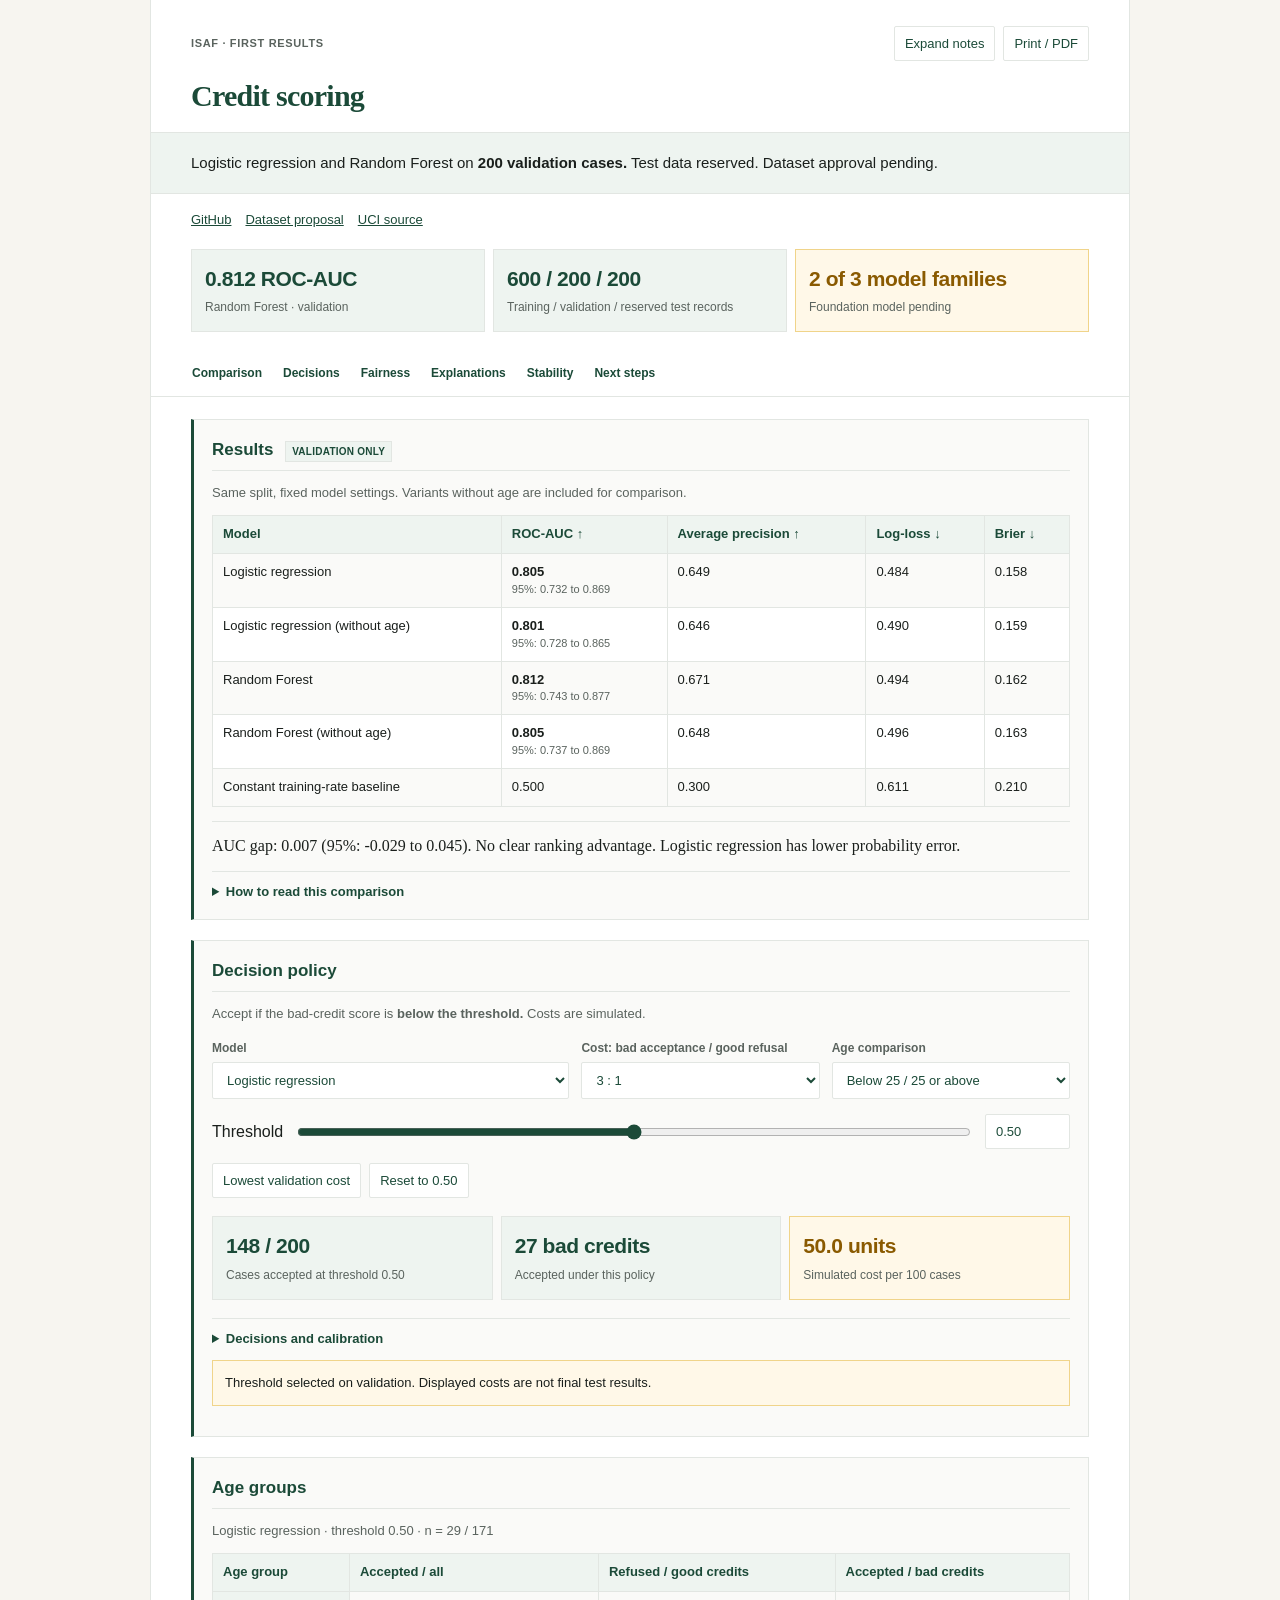
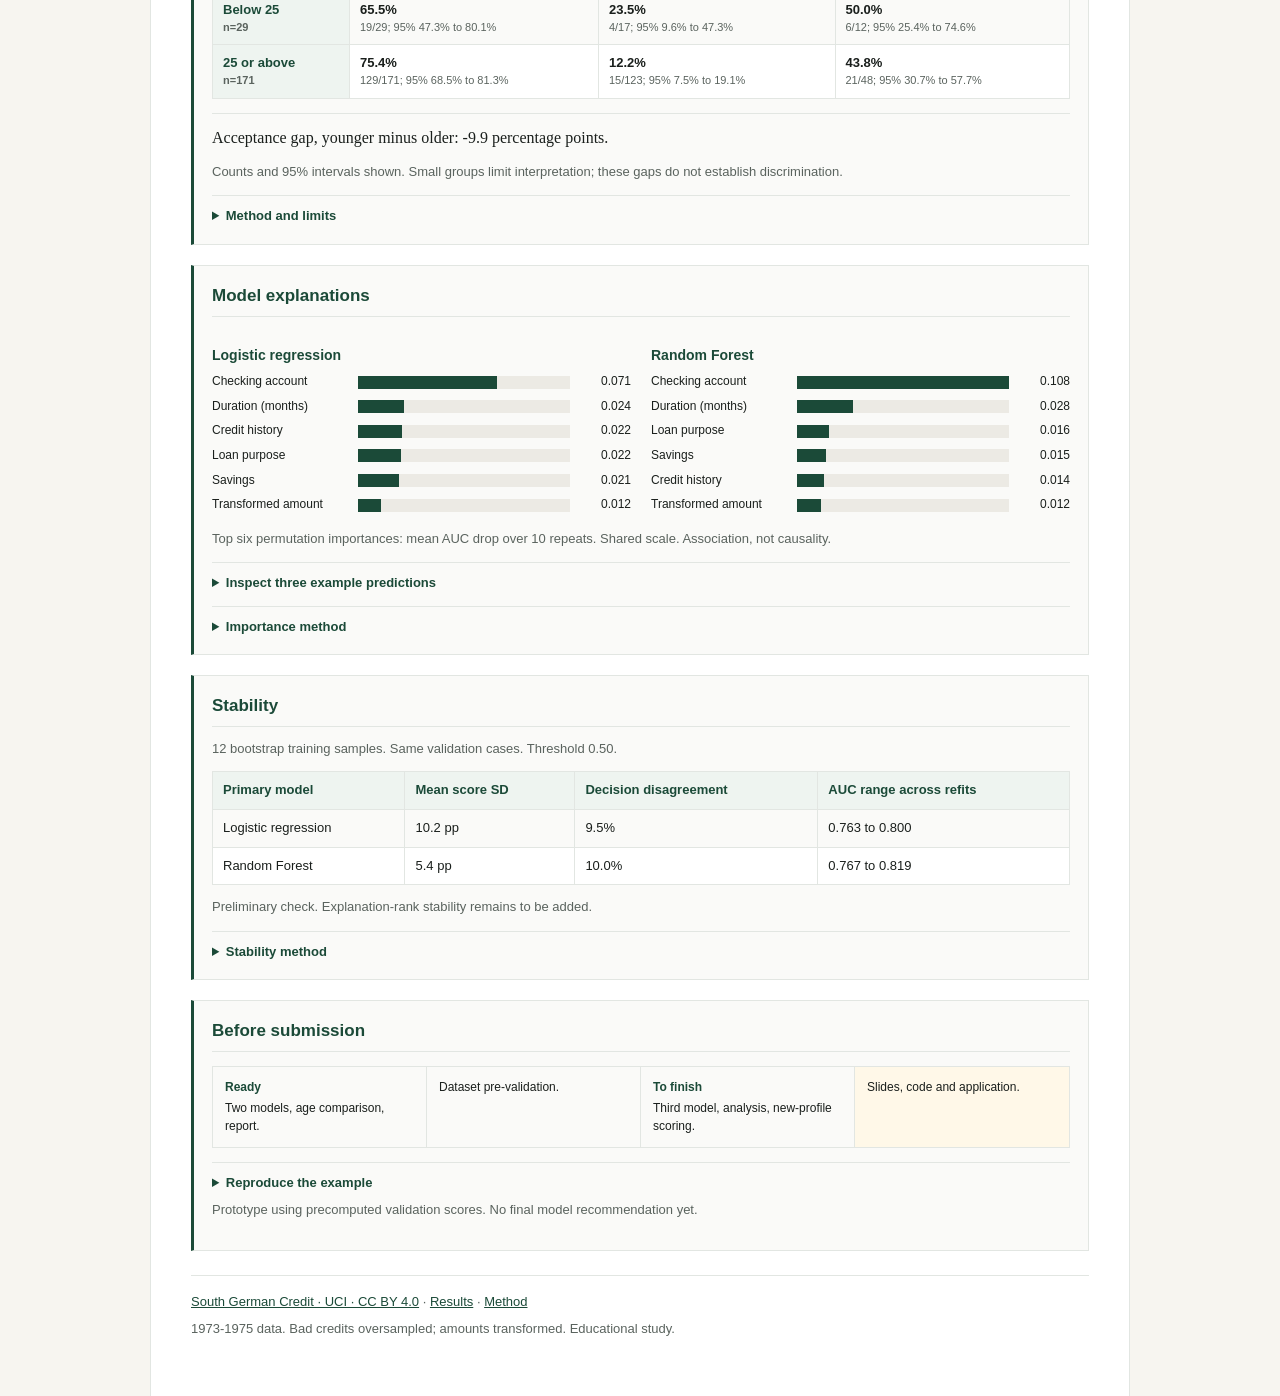
==== commit 02b4f683: "Restore previous report and remove calendar dates" ====
--- a/docs/index.html
+++ b/docs/index.html
@@ -29,10 +29,10 @@
 <details class="technical"><summary>Inspect three example predictions</summary><label for="case-select" class="note">Historical case</label> <select id="case-select"></select><div id="case-info" class="callout"></div>
 <div class="split"><div><h3>Logistic: exact log-odds decomposition</h3><div id="logistic-local"></div></div><div><h3>Forest: one-variable sensitivity</h3><div id="forest-local"></div></div></div><p class="note">First three validation rows in source order. Logistic terms sum to the logit. Forest sensitivity replaces one variable with its training median or mode; it is not additive or causal.</p></details><details class="technical"><summary>Importance method</summary><p>Original columns are permuted on validation. Correlated features can mask each other. Full results include the repeat variability and negative importances.</p></details></section>
 <section class="block" id="stability"><h2>Stability</h2><p class="note">12 bootstrap training samples. Same validation cases. Threshold 0.50.</p><div class="table-wrap" tabindex="0"><table><thead><tr><th>Primary model</th><th>Mean score SD</th><th>Decision disagreement</th><th>AUC range across refits</th></tr></thead><tbody id="stability-rows"></tbody></table></div><p class="note">Preliminary check. Explanation-rank stability remains to be added.</p><details class="technical"><summary>Stability method</summary><p>Training resamples are stratified by outcome. Preprocessing is refitted each time with a different model seed. Score SD is averaged across validation cases. Decision disagreement compares each refit with the original model. Twelve refits do not provide a confidence guarantee.</p></details></section>
-<section class="block" id="next"><h2>Before submission</h2><div class="progress"><div><b>Ready</b>Two models, age comparison, report.</div><div><b>Thu 24</b>Dataset pre-validation.</div><div><b>To finish</b>Third model, analysis, new-profile scoring.</div><div><b>Mon 28</b>Slides, code and application.</div></div>
+<section class="block" id="next"><h2>Before submission</h2><div class="progress"><div><b>Ready</b>Two models, age comparison, report.</div><div>Dataset pre-validation.</div><div><b>To finish</b>Third model, analysis, new-profile scoring.</div><div>Slides, code and application.</div></div>
 <details class="technical"><summary>Reproduce the example</summary><p>From the repository root, create a Python environment, install <code>requirements.txt</code>, then run <code>python benchmark.py</code> and <code>python build_report.py</code>. Open <code>docs/index.html</code>. It is self-contained and works offline. Fitted pipelines are saved locally in <code>models/</code>; public results contain validation predictions only.</p><p id="versions"></p><p>Model settings: regularised logistic regression with C=1; Random Forest with 250 trees, minimum leaf size 5 and square-root feature sampling. No tuning of those settings was conducted.</p></details>
-</section>
-<footer class="foot"><a href="https://doi.org/10.24432/C5QG88">South German Credit · UCI · CC BY 4.0</a> · <a href="https://github.com/RemiBp/fairness-credit-scoring/tree/main/results">Results</a> · <a href="https://github.com/RemiBp/fairness-credit-scoring/blob/main/docs/protocol.md">Method</a></footer>
+<p class="note">Prototype using precomputed validation scores. No final model recommendation yet.</p></section>
+<footer class="foot"><a href="https://doi.org/10.24432/C5QG88">South German Credit · UCI · CC BY 4.0</a> · <a href="https://github.com/RemiBp/fairness-credit-scoring/tree/main/results">Results</a> · <a href="https://github.com/RemiBp/fairness-credit-scoring/blob/main/docs/protocol.md">Method</a><p>1973-1975 data. Bad credits oversampled; amounts transformed. Educational study.</p></footer>
 <noscript><p class="callout">Enable JavaScript to display the computed metrics and use the controls. The JSON results are available in the repository.</p></noscript></main><script id="benchmark-data" type="application/json">{"seed":20260922,"source_sha256":"5f363343f356ca38a0236baab849e472846399b2176ccc5bd686483dd8a7562f","evaluation":"validation_only","split":{"train":600,"validation":200,"test":200},"test_evaluated":false,"versions":{"python":"3.14.6","numpy":"2.5.3","pandas":"2.3.3","sklearn":"1.7.2"},"baseline":{"auc":0.5,"average_precision":0.3,"log_loss":0.6108643020548935,"brier":0.20999999999999994},"models":{"logistic":{"name":"Logistic regression","metrics":{"auc":0.8048809523809525,"average_precision":0.6487432965150209,"log_loss":0.48419338805468926,"brier":0.1579070780042954},"threshold_05":{"n":200,"accepted":148,"bad_accepted":27,"good_refused":19,"good_accepted":121,"bad_refused":33,"cost_per_100":50.0},"cost_thresholds":[{"ratio":1,"threshold":0.6,"validation_cost_per_100":21.5},{"ratio":3,"threshold":0.34,"validation_cost_per_100":41.5},{"ratio":5,"threshold":0.08,"validation_cost_per_100":50.0}],"fairness_25":{"below":{"n":29,"acceptance":{"events":19,"n":29,"rate":0.6551724137931034,"wilson_95":[0.47345104090476137,0.80059281473325]},"good_refusal":{"events":4,"n":17,"rate":0.23529411764705882,"wilson_95":[0.09555044322080117,0.4726179811956498]},"bad_acceptance":{"events":6,"n":12,"rate":0.5,"wilson_95":[0.2537815976337061,0.7462184023662939]}},"at_or_above":{"n":171,"acceptance":{"events":129,"n":171,"rate":0.7543859649122807,"wilson_95":[0.6847482938893671,0.8128453580214275]},"good_refusal":{"events":15,"n":123,"rate":0.12195121951219512,"wilson_95":[0.07531417696635252,0.19148706558741818]},"bad_acceptance":{"events":21,"n":48,"rate":0.4375,"wilson_95":[0.30701269040654244,0.5772498258017222]}}},"fairness_30":{"below":{"n":80,"acceptance":{"events":54,"n":80,"rate":0.675,"wilson_95":[0.5664052731061473,0.7675583815564182]},"good_refusal":{"events":10,"n":50,"rate":0.2,"wilson_95":[0.1124375001577611,0.3303710593222542]},"bad_acceptance":{"events":14,"n":30,"rate":0.4666666666666667,"wilson_95":[0.30232388907699753,0.638577003801267]}},"at_or_above":{"n":120,"acceptance":{"events":94,"n":120,"rate":0.7833333333333333,"wilson_95":[0.7014563746709164,0.8476327643584851]},"good_refusal":{"events":9,"n":90,"rate":0.1,"wilson_95":[0.05350675169712493,0.17924174875433652]},"bad_acceptance":{"events":13,"n":30,"rate":0.43333333333333335,"wilson_95":[0.2737748557646652,0.6080269299918639]}}},"calibration":[{"n":93,"mean_prediction":0.07991707648408204,"bad_rate":0.10752688172043011,"lower":0.0,"upper":0.2},{"n":41,"mean_prediction":0.2862659544500028,"bad_rate":0.2926829268292683,"lower":0.2,"upper":0.4},{"n":25,"mean_prediction":0.49134056314033736,"bad_rate":0.36,"lower":0.4,"upper":0.6000000000000001},{"n":28,"mean_prediction":0.6886879317110166,"bad_rate":0.6785714285714286,"lower":0.6000000000000001,"upper":0.8},{"n":13,"mean_prediction":0.8716345280979799,"bad_rate":0.7692307692307693,"lower":0.8,"upper":1.0}],"include_age":true,"importance":[{"feature":"Checking account","column":"laufkont","mean":0.07111904761904772,"std":0.024178462990073573},{"feature":"Duration (months)","column":"laufzeit","mean":0.023523809523809634,"std":0.006183191684755591},{"feature":"Credit history","column":"moral","mean":0.02229761904761912,"std":0.010149959786790773},{"feature":"Loan purpose","column":"verw","mean":0.02203571428571437,"std":0.005337915229962654},{"feature":"Savings","column":"sparkont","mean":0.020785714285714373,"std":0.007245923085469778},{"feature":"Transformed amount","column":"hoehe","mean":0.011928571428571521,"std":0.005495514559357396},{"feature":"Foreign worker","column":"gastarb","mean":0.009166666666666767,"std":0.005998157313414069},{"feature":"Other instalment plans","column":"weitkred","mean":0.0070476190476191245,"std":0.00531619269420373},{"feature":"Property","column":"verm","mean":0.004964285714285821,"std":0.005950011433133709},{"feature":"Number of credits","column":"bishkred","mean":0.004785714285714382,"std":0.004835092337673833},{"feature":"Age (years)","column":"alter","mean":0.004059523809523879,"std":0.004685835872406227},{"feature":"Personal status","column":"famges","mean":0.004047619047619111,"std":0.004438417114835083},{"feature":"Residence duration","column":"wohnzeit","mean":0.0039761904761905775,"std":0.004821707810843777},{"feature":"Other debtors","column":"buerge","mean":0.0036547619047619826,"std":0.0041431479098838},{"feature":"Employment duration","column":"beszeit","mean":0.0035714285714286698,"std":0.00786038893984984},{"feature":"Telephone","column":"telef","mean":0.002869047619047749,"std":0.004244327279906327},{"feature":"Housing","column":"wohn","mean":0.00267857142857153,"std":0.003587365236828193},{"feature":"Instalment rate band","column":"rate","mean":0.0010714285714286675,"std":0.007238447673123904},{"feature":"Job","column":"beruf","mean":0.001047619047619175,"std":0.0006896546837123807},{"feature":"Dependants band","column":"pers","mean":4.4408920985006264e-17,"std":0.00034911614996701397}],"stability":{"fits":12,"mean_probability_sd":0.10212084486995426,"decision_disagreement_at_05":0.09541666666666666,"auc_range":[0.7625000000000001,0.7996428571428571]},"auc_interval_95":[0.7319017857142857,0.8694107142857143]},"logistic_no_age":{"name":"Logistic regression (without age)","metrics":{"auc":0.8013095238095238,"average_precision":0.6458492645531762,"log_loss":0.48962336238239174,"brier":0.15919039851521205},"threshold_05":{"n":200,"accepted":151,"bad_accepted":28,"good_refused":17,"good_accepted":123,"bad_refused":32,"cost_per_100":50.5},"cost_thresholds":[{"ratio":1,"threshold":0.65,"validation_cost_per_100":20.5},{"ratio":3,"threshold":0.21,"validation_cost_per_100":42.5},{"ratio":5,"threshold":0.11,"validation_cost_per_100":48.5}],"fairness_25":{"below":{"n":29,"acceptance":{"events":20,"n":29,"rate":0.6896551724137931,"wilson_95":[0.5076986576690685,0.8272438325551679]},"good_refusal":{"events":3,"n":17,"rate":0.17647058823529413,"wilson_95":[0.06191126637620997,0.41029458568834126]},"bad_acceptance":{"events":6,"n":12,"rate":0.5,"wilson_95":[0.2537815976337061,0.7462184023662939]}},"at_or_above":{"n":171,"acceptance":{"events":131,"n":171,"rate":0.7660818713450293,"wilson_95":[0.6972166571416826,0.823254863822482]},"good_refusal":{"events":14,"n":123,"rate":0.11382113821138211,"wilson_95":[0.06902284440685469,0.18201068293301853]},"bad_acceptance":{"events":22,"n":48,"rate":0.4583333333333333,"wilson_95":[0.32575242292867446,0.5970892545435019]}}},"fairness_30":{"below":{"n":80,"acceptance":{"events":56,"n":80,"rate":0.7,"wilson_95":[0.5923184607866026,0.7893542873991866]},"good_refusal":{"events":8,"n":50,"rate":0.16,"wilson_95":[0.08337420678033404,0.2851421606303499]},"bad_acceptance":{"events":14,"n":30,"rate":0.4666666666666667,"wilson_95":[0.30232388907699753,0.638577003801267]}},"at_or_above":{"n":120,"acceptance":{"events":95,"n":120,"rate":0.7916666666666666,"wilson_95":[0.7105232156701865,0.8547156039189031]},"good_refusal":{"events":9,"n":90,"rate":0.1,"wilson_95":[0.05350675169712493,0.17924174875433652]},"bad_acceptance":{"events":14,"n":30,"rate":0.4666666666666667,"wilson_95":[0.30232388907699753,0.638577003801267]}}},"calibration":[{"n":94,"mean_prediction":0.08209204046715733,"bad_rate":0.10638297872340426,"lower":0.0,"upper":0.2},{"n":41,"mean_prediction":0.2916170236659248,"bad_rate":0.2926829268292683,"lower":0.2,"upper":0.4},{"n":24,"mean_prediction":0.48586790633001864,"bad_rate":0.375,"lower":0.4,"upper":0.6000000000000001},{"n":28,"mean_prediction":0.6853432057032843,"bad_rate":0.6785714285714286,"lower":0.6000000000000001,"upper":0.8},{"n":13,"mean_prediction":0.8684703606710052,"bad_rate":0.7692307692307693,"lower":0.8,"upper":1.0}],"include_age":false,"auc_interval_95":[0.7277291666666668,0.8653660714285714]},"forest":{"name":"Random Forest","metrics":{"auc":0.8121428571428572,"average_precision":0.6710862863897731,"log_loss":0.49431080453837767,"brier":0.16209723262022407},"threshold_05":{"n":200,"accepted":171,"bad_accepted":37,"good_refused":6,"good_accepted":134,"bad_refused":23,"cost_per_100":58.5},"cost_thresholds":[{"ratio":1,"threshold":0.43,"validation_cost_per_100":21.0},{"ratio":3,"threshold":0.3,"validation_cost_per_100":39.0},{"ratio":5,"threshold":0.3,"validation_cost_per_100":49.0}],"fairness_25":{"below":{"n":29,"acceptance":{"events":26,"n":29,"rate":0.896551724137931,"wilson_95":[0.736149189092262,0.9641851086493229]},"good_refusal":{"events":0,"n":17,"rate":0.0,"wilson_95":[0.0,0.1843181350088518]},"bad_acceptance":{"events":9,"n":12,"rate":0.75,"wilson_95":[0.46769466506643426,0.9110583316059453]}},"at_or_above":{"n":171,"acceptance":{"events":145,"n":171,"rate":0.847953216374269,"wilson_95":[0.7865389175839125,0.894077686753841]},"good_refusal":{"events":6,"n":123,"rate":0.04878048780487805,"wilson_95":[0.022545774253251702,0.1023460313754423]},"bad_acceptance":{"events":28,"n":48,"rate":0.5833333333333334,"wilson_95":[0.4428133228397628,0.7115033222158844]}}},"fairness_30":{"below":{"n":80,"acceptance":{"events":66,"n":80,"rate":0.825,"wilson_95":[0.7274245802116865,0.8927936355902206]},"good_refusal":{"events":4,"n":50,"rate":0.08,"wilson_95":[0.03154951408859298,0.18838246918342838]},"bad_acceptance":{"events":20,"n":30,"rate":0.6666666666666666,"wilson_95":[0.4878005164454384,0.8076950191632386]}},"at_or_above":{"n":120,"acceptance":{"events":105,"n":120,"rate":0.875,"wilson_95":[0.8039705979199262,0.9227650272660463]},"good_refusal":{"events":2,"n":90,"rate":0.022222222222222223,"wilson_95":[0.006115441986325208,0.07744526688625372]},"bad_acceptance":{"events":17,"n":30,"rate":0.5666666666666667,"wilson_95":[0.3919730700081361,0.7262251442353347]}}},"calibration":[{"n":61,"mean_prediction":0.11966541289023105,"bad_rate":0.09836065573770492,"lower":0.0,"upper":0.2},{"n":78,"mean_prediction":0.2912294584814419,"bad_rate":0.19230769230769232,"lower":0.2,"upper":0.4},{"n":57,"mean_prediction":0.4871388063227617,"bad_rate":0.631578947368421,"lower":0.4,"upper":0.6000000000000001},{"n":4,"mean_prediction":0.6393253534901012,"bad_rate":0.75,"lower":0.6000000000000001,"upper":0.8}],"include_age":true,"importance":[{"feature":"Checking account","column":"laufkont","mean":0.10811904761904763,"std":0.030579475279834695},{"feature":"Duration (months)","column":"laufzeit","mean":0.028369047619047648,"std":0.008984120849456679},{"feature":"Loan purpose","column":"verw","mean":0.016440476190476217,"std":0.006491851250071979},{"feature":"Savings","column":"sparkont","mean":0.014773809523809567,"std":0.008922450282720474},{"feature":"Credit history","column":"moral","mean":0.013607142857142884,"std":0.010551414183408844},{"feature":"Transformed amount","column":"hoehe","mean":0.011988095238095265,"std":0.011342939356385124},{"feature":"Age (years)","column":"alter","mean":0.01084523809523814,"std":0.0029553796215517326},{"feature":"Housing","column":"wohn","mean":0.005773809523809547,"std":0.0037609439701336844},{"feature":"Other instalment plans","column":"weitkred","mean":0.005523809523809531,"std":0.004209036278598419},{"feature":"Instalment rate band","column":"rate","mean":0.003702380952380979,"std":0.0038647228576496784},{"feature":"Property","column":"verm","mean":0.0033214285714285975,"std":0.004196643864791371},{"feature":"Other debtors","column":"buerge","mean":0.0029999999999999914,"std":0.0015225068836903193},{"feature":"Telephone","column":"telef","mean":0.002654761904761904,"std":0.002205467592504401},{"feature":"Job","column":"beruf","mean":0.002083333333333348,"std":0.0028458357610969555},{"feature":"Employment duration","column":"beszeit","mean":0.0015476190476190644,"std":0.003162277660168399},{"feature":"Foreign worker","column":"gastarb","mean":0.0011190476190476196,"std":0.0017137896107550386},{"feature":"Residence duration","column":"wohnzeit","mean":0.0004880952380952652,"std":0.002788587244620764},{"feature":"Personal status","column":"famges","mean":-0.0003214285714285614,"std":0.001760174504335926},{"feature":"Number of credits","column":"bishkred","mean":-0.0017261904761904589,"std":0.0017253692627870862},{"feature":"Dependants band","column":"pers","mean":-0.0034523809523809177,"std":0.0032771627848441212}],"stability":{"fits":12,"mean_probability_sd":0.05387790638455749,"decision_disagreement_at_05":0.10041666666666667,"auc_range":[0.7667857142857143,0.8188095238095238]},"auc_interval_95":[0.7429702380952381,0.8770267857142856]},"forest_no_age":{"name":"Random Forest (without age)","metrics":{"auc":0.8051190476190475,"average_precision":0.647957482249543,"log_loss":0.4964997904627066,"brier":0.1629635069412096},"threshold_05":{"n":200,"accepted":166,"bad_accepted":36,"good_refused":10,"good_accepted":130,"bad_refused":24,"cost_per_100":59.0},"cost_thresholds":[{"ratio":1,"threshold":0.4,"validation_cost_per_100":21.0},{"ratio":3,"threshold":0.29,"validation_cost_per_100":39.0},{"ratio":5,"threshold":0.29,"validation_cost_per_100":49.0}],"fairness_25":{"below":{"n":29,"acceptance":{"events":27,"n":29,"rate":0.9310344827586207,"wilson_95":[0.7803541984972431,0.9808787338305667]},"good_refusal":{"events":0,"n":17,"rate":0.0,"wilson_95":[0.0,0.1843181350088518]},"bad_acceptance":{"events":10,"n":12,"rate":0.8333333333333334,"wilson_95":[0.5519691377470266,0.9530348578161463]}},"at_or_above":{"n":171,"acceptance":{"events":139,"n":171,"rate":0.8128654970760234,"wilson_95":[0.7477730359355237,0.8642099612421204]},"good_refusal":{"events":10,"n":123,"rate":0.08130081300813008,"wilson_95":[0.044758872239892986,0.14320379424439061]},"bad_acceptance":{"events":26,"n":48,"rate":0.5416666666666666,"wilson_95":[0.40291074545649797,0.6742475770713254]}}},"fairness_30":{"below":{"n":80,"acceptance":{"events":64,"n":80,"rate":0.8,"wilson_95":[0.6995375627182917,0.8729715595603921]},"good_refusal":{"events":6,"n":50,"rate":0.12,"wilson_95":[0.05617600150932274,0.23804817383202992]},"bad_acceptance":{"events":20,"n":30,"rate":0.6666666666666666,"wilson_95":[0.4878005164454384,0.8076950191632386]}},"at_or_above":{"n":120,"acceptance":{"events":102,"n":120,"rate":0.85,"wilson_95":[0.775324706432755,0.9029618770741527]},"good_refusal":{"events":4,"n":90,"rate":0.044444444444444446,"wilson_95":[0.01741724185270873,0.10876855032812233]},"bad_acceptance":{"events":16,"n":30,"rate":0.5333333333333333,"wilson_95":[0.36142299619873297,0.6976761109230025]}}},"calibration":[{"n":62,"mean_prediction":0.11686148384317457,"bad_rate":0.11290322580645161,"lower":0.0,"upper":0.2},{"n":76,"mean_prediction":0.2898442975247423,"bad_rate":0.17105263157894737,"lower":0.2,"upper":0.4},{"n":59,"mean_prediction":0.49878349913148723,"bad_rate":0.6440677966101694,"lower":0.4,"upper":0.6000000000000001},{"n":3,"mean_prediction":0.6398147307050709,"bad_rate":0.6666666666666666,"lower":0.6000000000000001,"upper":0.8}],"include_age":false,"auc_interval_95":[0.7366607142857143,0.8694077380952381]}},"cases":[{"row_id":4,"age":39,"y_bad":0,"duration":12,"amount_transformed":2122,"scores":{"logistic":0.2842609201347553,"logistic_no_age":0.2932097175406345,"forest":0.2513079492226216,"forest_no_age":0.2654676765140704},"explanations":{"logistic":{"method":"Exact additive log-odds contributions","intercept":-1.9185910080934003,"logit":-0.9234231376965151,"terms":[{"feature":"categorical__moral_4","contribution":-0.9247110136053031},{"feature":"categorical__laufkont_1","contribution":0.9184369864308881},{"feature":"categorical__gastarb_1","contribution":-0.7317665649762967},{"feature":"categorical__verw_0","contribution":0.6039469106646946},{"feature":"categorical__sparkont_1","contribution":0.5525450586624207},{"feature":"categorical__bishkred_2","contribution":0.4996253326330665},{"feature":"categorical__wohnzeit_2","contribution":0.37975734779043596},{"feature":"categorical__weitkred_3","contribution":-0.3490909733672782},{"feature":"categorical__wohn_1","contribution":0.34619361208484534},{"feature":"numeric__laufzeit","contribution":-0.3022502488293688},{"feature":"categorical__famges_3","contribution":-0.29693888691968967},{"feature":"categorical__rate_3","contribution":0.23934863461710135},{"feature":"categorical__buerge_1","contribution":0.20367373968771968},{"feature":"numeric__hoehe","contribution":-0.12952305692889346},{"feature":"categorical__telef_1","contribution":0.10445027739470532},{"feature":"categorical__beszeit_3","contribution":-0.09292064917415885},{"feature":"categorical__beruf_2","contribution":0.061737958438335516},{"feature":"numeric__alter","contribution":-0.0463010566857472},{"feature":"categorical__verm_1","contribution":-0.03283512816492528},{"feature":"categorical__pers_1","contribution":-0.008210409355666415},{"feature":"categorical__laufkont_2","contribution":0.0},{"feature":"categorical__laufkont_3","contribution":-0.0},{"feature":"categorical__laufkont_4","contribution":-0.0},{"feature":"categorical__moral_0","contribution":0.0},{"feature":"categorical__moral_1","contribution":0.0},{"feature":"categorical__moral_2","contribution":-0.0},{"feature":"categorical__moral_3","contribution":-0.0},{"feature":"categorical__verw_1","contribution":-0.0},{"feature":"categorical__verw_2","contribution":-0.0},{"feature":"categorical__verw_3","contribution":-0.0},{"feature":"categorical__verw_4","contribution":0.0},{"feature":"categorical__verw_5","contribution":0.0},{"feature":"categorical__verw_6","contribution":0.0},{"feature":"categorical__verw_8","contribution":-0.0},{"feature":"categorical__verw_9","contribution":-0.0},{"feature":"categorical__verw_10","contribution":-0.0},{"feature":"categorical__sparkont_2","contribution":0.0},{"feature":"categorical__sparkont_3","contribution":0.0},{"feature":"categorical__sparkont_4","contribution":-0.0},{"feature":"categorical__sparkont_5","contribution":-0.0},{"feature":"categorical__beszeit_1","contribution":0.0},{"feature":"categorical__beszeit_2","contribution":0.0},{"feature":"categorical__beszeit_4","contribution":-0.0},{"feature":"categorical__beszeit_5","contribution":0.0},{"feature":"categorical__rate_1","contribution":-0.0},{"feature":"categorical__rate_2","contribution":-0.0},{"feature":"categorical__rate_4","contribution":0.0},{"feature":"categorical__famges_1","contribution":0.0},{"feature":"categorical__famges_2","contribution":0.0},{"feature":"categorical__famges_4","contribution":-0.0},{"feature":"categorical__buerge_2","contribution":0.0},{"feature":"categorical__buerge_3","contribution":-0.0},{"feature":"categorical__wohnzeit_1","contribution":-0.0},{"feature":"categorical__wohnzeit_3","contribution":0.0},{"feature":"categorical__wohnzeit_4","contribution":-0.0},{"feature":"categorical__verm_2","contribution":-0.0},{"feature":"categorical__verm_3","contribution":-0.0},{"feature":"categorical__verm_4","contribution":0.0},{"feature":"categorical__weitkred_1","contribution":0.0},{"feature":"categorical__weitkred_2","contribution":0.0},{"feature":"categorical__wohn_2","contribution":-0.0},{"feature":"categorical__wohn_3","contribution":-0.0},{"feature":"categorical__bishkred_1","contribution":0.0},{"feature":"categorical__bishkred_3","contribution":-0.0},{"feature":"categorical__bishkred_4","contribution":-0.0},{"feature":"categorical__beruf_1","contribution":-0.0},{"feature":"categorical__beruf_3","contribution":0.0},{"feature":"categorical__beruf_4","contribution":-0.0},{"feature":"categorical__pers_2","contribution":0.0},{"feature":"categorical__telef_2","contribution":-0.0},{"feature":"categorical__gastarb_2","contribution":0.0}]},"forest":{"method":"One-variable replacement sensitivity (not SHAP, not additive)","terms":[{"feature":"Checking account","reference_value":4,"contribution":0.12217263113342525},{"feature":"Credit history","reference_value":2,"contribution":-0.10342802450003963},{"feature":"Housing","reference_value":2,"contribution":0.07947688997620894},{"feature":"Duration (months)","reference_value":18.0,"contribution":-0.049816070661364786},{"feature":"Property","reference_value":3,"contribution":-0.044201777955371946},{"feature":"Dependants band","reference_value":2,"contribution":-0.040946664165765034},{"feature":"Foreign worker","reference_value":2,"contribution":-0.03547112875085007},{"feature":"Job","reference_value":3,"contribution":-0.01532176336906993},{"feature":"Number of credits","reference_value":1,"contribution":-0.015171829563625228},{"feature":"Residence duration","reference_value":4,"contribution":0.011920776540281203},{"feature":"Age (years)","reference_value":34.0,"contribution":-0.010004089134120042},{"feature":"Loan purpose","reference_value":3,"contribution":0.002670772307614505},{"feature":"Instalment rate band","reference_value":4,"contribution":0.0009439062357858852},{"feature":"Transformed amount","reference_value":2379.5,"contribution":0.0003412698412698645},{"feature":"Savings","reference_value":1,"contribution":0.0},{"feature":"Employment duration","reference_value":3,"contribution":0.0},{"feature":"Personal status","reference_value":3,"contribution":0.0},{"feature":"Other debtors","reference_value":1,"contribution":0.0},{"feature":"Other instalment plans","reference_value":3,"contribution":0.0},{"feature":"Telephone","reference_value":1,"contribution":0.0}]}}},{"row_id":11,"age":36,"y_bad":0,"duration":11,"amount_transformed":3905,"scores":{"logistic":0.5288351980576802,"logistic_no_age":0.5503789213484765,"forest":0.26392807871604174,"forest_no_age":0.26444421621139214},"explanations":{"logistic":{"method":"Exact additive log-odds contributions","intercept":-1.9185910080934003,"logit":0.11546891767551593,"terms":[{"feature":"categorical__moral_4","contribution":-0.9247110136053031},{"feature":"categorical__laufkont_1","contribution":0.9184369864308881},{"feature":"categorical__gastarb_2","contribution":0.727443936825432},{"feature":"categorical__verw_0","contribution":0.6039469106646946},{"feature":"categorical__sparkont_1","contribution":0.5525450586624207},{"feature":"categorical__bishkred_2","contribution":0.4996253326330665},{"feature":"categorical__wohnzeit_2","contribution":0.37975734779043596},{"feature":"categorical__rate_2","contribution":-0.3571808887635451},{"feature":"categorical__weitkred_3","contribution":-0.3490909733672782},{"feature":"categorical__wohn_1","contribution":0.34619361208484534},{"feature":"numeric__laufzeit","contribution":-0.33392713080275244},{"feature":"categorical__famges_3","contribution":-0.29693888691968967},{"feature":"categorical__buerge_1","contribution":0.20367373968771968},{"feature":"categorical__telef_1","contribution":0.10445027739470532},{"feature":"categorical__beszeit_3","contribution":-0.09292064917415885},{"feature":"numeric__hoehe","contribution":0.06168825964519716},{"feature":"categorical__beruf_3","contribution":0.03520988226377434},{"feature":"categorical__verm_1","contribution":-0.03283512816492528},{"feature":"categorical__pers_1","contribution":-0.008210409355666415},{"feature":"numeric__alter","contribution":-0.00309633816094426},{"feature":"categorical__laufkont_2","contribution":0.0},{"feature":"categorical__laufkont_3","contribution":-0.0},{"feature":"categorical__laufkont_4","contribution":-0.0},{"feature":"categorical__moral_0","contribution":0.0},{"feature":"categorical__moral_1","contribution":0.0},{"feature":"categorical__moral_2","contribution":-0.0},{"feature":"categorical__moral_3","contribution":-0.0},{"feature":"categorical__verw_1","contribution":-0.0},{"feature":"categorical__verw_2","contribution":-0.0},{"feature":"categorical__verw_3","contribution":-0.0},{"feature":"categorical__verw_4","contribution":0.0},{"feature":"categorical__verw_5","contribution":0.0},{"feature":"categorical__verw_6","contribution":0.0},{"feature":"categorical__verw_8","contribution":-0.0},{"feature":"categorical__verw_9","contribution":-0.0},{"feature":"categorical__verw_10","contribution":-0.0},{"feature":"categorical__sparkont_2","contribution":0.0},{"feature":"categorical__sparkont_3","contribution":0.0},{"feature":"categorical__sparkont_4","contribution":-0.0},{"feature":"categorical__sparkont_5","contribution":-0.0},{"feature":"categorical__beszeit_1","contribution":0.0},{"feature":"categorical__beszeit_2","contribution":0.0},{"feature":"categorical__beszeit_4","contribution":-0.0},{"feature":"categorical__beszeit_5","contribution":0.0},{"feature":"categorical__rate_1","contribution":-0.0},{"feature":"categorical__rate_3","contribution":0.0},{"feature":"categorical__rate_4","contribution":0.0},{"feature":"categorical__famges_1","contribution":0.0},{"feature":"categorical__famges_2","contribution":0.0},{"feature":"categorical__famges_4","contribution":-0.0},{"feature":"categorical__buerge_2","contribution":0.0},{"feature":"categorical__buerge_3","contribution":-0.0},{"feature":"categorical__wohnzeit_1","contribution":-0.0},{"feature":"categorical__wohnzeit_3","contribution":0.0},{"feature":"categorical__wohnzeit_4","contribution":-0.0},{"feature":"categorical__verm_2","contribution":-0.0},{"feature":"categorical__verm_3","contribution":-0.0},{"feature":"categorical__verm_4","contribution":0.0},{"feature":"categorical__weitkred_1","contribution":0.0},{"feature":"categorical__weitkred_2","contribution":0.0},{"feature":"categorical__wohn_2","contribution":-0.0},{"feature":"categorical__wohn_3","contribution":-0.0},{"feature":"categorical__bishkred_1","contribution":0.0},{"feature":"categorical__bishkred_3","contribution":-0.0},{"feature":"categorical__bishkred_4","contribution":-0.0},{"feature":"categorical__beruf_1","contribution":-0.0},{"feature":"categorical__beruf_2","contribution":0.0},{"feature":"categorical__beruf_4","contribution":-0.0},{"feature":"categorical__pers_2","contribution":0.0},{"feature":"categorical__telef_2","contribution":-0.0},{"feature":"categorical__gastarb_1","contribution":-0.0}]},"forest":{"method":"One-variable replacement sensitivity (not SHAP, not additive)","terms":[{"feature":"Checking account","reference_value":4,"contribution":0.12524760841416252},{"feature":"Credit history","reference_value":2,"contribution":-0.09914261359171855},{"feature":"Housing","reference_value":2,"contribution":0.08826854773365622},{"feature":"Duration (months)","reference_value":18.0,"contribution":-0.07538489551842509},{"feature":"Dependants band","reference_value":2,"contribution":-0.05087414966616066},{"feature":"Property","reference_value":3,"contribution":-0.04784390203110944},{"feature":"Number of credits","reference_value":1,"contribution":-0.027250237780794995},{"feature":"Age (years)","reference_value":34.0,"contribution":-0.020018857750436547},{"feature":"Instalment rate band","reference_value":4,"contribution":-0.01945521293292185},{"feature":"Transformed amount","reference_value":2379.5,"contribution":0.019447319347319414},{"feature":"Loan purpose","reference_value":3,"contribution":0.009894683403971427},{"feature":"Residence duration","reference_value":4,"contribution":0.0023993701688748703},{"feature":"Savings","reference_value":1,"contribution":0.0},{"feature":"Employment duration","reference_value":3,"contribution":0.0},{"feature":"Personal status","reference_value":3,"contribution":0.0},{"feature":"Other debtors","reference_value":1,"contribution":0.0},{"feature":"Other instalment plans","reference_value":3,"contribution":0.0},{"feature":"Job","reference_value":3,"contribution":0.0},{"feature":"Telephone","reference_value":1,"contribution":0.0},{"feature":"Foreign worker","reference_value":2,"contribution":0.0}]}}},{"row_id":14,"age":31,"y_bad":0,"duration":48,"amount_transformed":7582,"scores":{"logistic":0.4610572648609187,"logistic_no_age":0.4255108777600931,"forest":0.4613290693398659,"forest_no_age":0.49885250312577},"explanations":{"logistic":{"method":"Exact additive log-odds contributions","intercept":-1.9185910080934003,"logit":-0.15608706841082087,"terms":[{"feature":"numeric__laufzeit","contribution":0.8381175022124416},{"feature":"categorical__gastarb_2","contribution":0.727443936825432},{"feature":"numeric__hoehe","contribution":0.4560146819912046},{"feature":"categorical__verm_4","contribution":0.437977761374781},{"feature":"categorical__moral_3","contribution":-0.38176307775717977},{"feature":"categorical__laufkont_2","contribution":0.373494219427627},{"feature":"categorical__rate_2","contribution":-0.3571808887635451},{"feature":"categorical__weitkred_3","contribution":-0.3490909733672782},{"feature":"categorical__famges_3","contribution":-0.29693888691968967},{"feature":"categorical__beszeit_1","contribution":0.2188795527339876},{"feature":"categorical__wohn_2","contribution":-0.20439706527633625},{"feature":"categorical__bishkred_1","contribution":0.20401625149493474},{"feature":"categorical__buerge_1","contribution":0.20367373968771968},{"feature":"categorical__sparkont_2","contribution":0.19344551368176033},{"feature":"categorical__verw_10","contribution":-0.1749433982178956},{"feature":"categorical__telef_2","contribution":-0.1087729055455749},{"feature":"numeric__alter","contribution":0.06891152604706065},{"feature":"categorical__beruf_4","contribution":-0.05625415969242505},{"feature":"categorical__wohnzeit_4","contribution":-0.034017171459241685},{"feature":"categorical__pers_2","contribution":0.0038877812047964037},{"feature":"categorical__laufkont_1","contribution":0.0},{"feature":"categorical__laufkont_3","contribution":-0.0},{"feature":"categorical__laufkont_4","contribution":-0.0},{"feature":"categorical__moral_0","contribution":0.0},{"feature":"categorical__moral_1","contribution":0.0},{"feature":"categorical__moral_2","contribution":-0.0},{"feature":"categorical__moral_4","contribution":-0.0},{"feature":"categorical__verw_0","contribution":0.0},{"feature":"categorical__verw_1","contribution":-0.0},{"feature":"categorical__verw_2","contribution":-0.0},{"feature":"categorical__verw_3","contribution":-0.0},{"feature":"categorical__verw_4","contribution":0.0},{"feature":"categorical__verw_5","contribution":0.0},{"feature":"categorical__verw_6","contribution":0.0},{"feature":"categorical__verw_8","contribution":-0.0},{"feature":"categorical__verw_9","contribution":-0.0},{"feature":"categorical__sparkont_1","contribution":0.0},{"feature":"categorical__sparkont_3","contribution":0.0},{"feature":"categorical__sparkont_4","contribution":-0.0},{"feature":"categorical__sparkont_5","contribution":-0.0},{"feature":"categorical__beszeit_2","contribution":0.0},{"feature":"categorical__beszeit_3","contribution":-0.0},{"feature":"categorical__beszeit_4","contribution":-0.0},{"feature":"categorical__beszeit_5","contribution":0.0},{"feature":"categorical__rate_1","contribution":-0.0},{"feature":"categorical__rate_3","contribution":0.0},{"feature":"categorical__rate_4","contribution":0.0},{"feature":"categorical__famges_1","contribution":0.0},{"feature":"categorical__famges_2","contribution":0.0},{"feature":"categorical__famges_4","contribution":-0.0},{"feature":"categorical__buerge_2","contribution":0.0},{"feature":"categorical__buerge_3","contribution":-0.0},{"feature":"categorical__wohnzeit_1","contribution":-0.0},{"feature":"categorical__wohnzeit_2","contribution":0.0},{"feature":"categorical__wohnzeit_3","contribution":0.0},{"feature":"categorical__verm_1","contribution":-0.0},{"feature":"categorical__verm_2","contribution":-0.0},{"feature":"categorical__verm_3","contribution":-0.0},{"feature":"categorical__weitkred_1","contribution":0.0},{"feature":"categorical__weitkred_2","contribution":0.0},{"feature":"categorical__wohn_1","contribution":0.0},{"feature":"categorical__wohn_3","contribution":-0.0},{"feature":"categorical__bishkred_2","contribution":0.0},{"feature":"categorical__bishkred_3","contribution":-0.0},{"feature":"categorical__bishkred_4","contribution":-0.0},{"feature":"categorical__beruf_1","contribution":-0.0},{"feature":"categorical__beruf_2","contribution":0.0},{"feature":"categorical__beruf_3","contribution":0.0},{"feature":"categorical__pers_1","contribution":-0.0},{"feature":"categorical__telef_1","contribution":0.0},{"feature":"categorical__gastarb_1","contribution":-0.0}]},"forest":{"method":"One-variable replacement sensitivity (not SHAP, not additive)","terms":[{"feature":"Checking account","reference_value":4,"contribution":0.13524694618579275},{"feature":"Duration (months)","reference_value":18.0,"contribution":0.10510741543825342},{"feature":"Savings","reference_value":1,"contribution":-0.0738589147014575},{"feature":"Property","reference_value":3,"contribution":0.04235676166910507},{"feature":"Transformed amount","reference_value":2379.5,"contribution":0.03634536651665393},{"feature":"Instalment rate band","reference_value":4,"contribution":-0.0268333347811609},{"feature":"Telephone","reference_value":1,"contribution":-0.025866274961334923},{"feature":"Employment duration","reference_value":3,"contribution":-0.020566790725614348},{"feature":"Loan purpose","reference_value":3,"contribution":0.01403589338452027},{"feature":"Job","reference_value":3,"contribution":0.012120584672751789},{"feature":"Credit history","reference_value":2,"contribution":0.005492093651899677},{"feature":"Age (years)","reference_value":34.0,"contribution":2.0082815735011916e-05},{"feature":"Personal status","reference_value":3,"contribution":0.0},{"feature":"Other debtors","reference_value":1,"contribution":0.0},{"feature":"Residence duration","reference_value":4,"contribution":0.0},{"feature":"Other instalment plans","reference_value":3,"contribution":0.0},{"feature":"Housing","reference_value":2,"contribution":0.0},{"feature":"Number of credits","reference_value":1,"contribution":0.0},{"feature":"Dependants band","reference_value":2,"contribution":0.0},{"feature":"Foreign worker","reference_value":2,"contribution":0.0}]}}},{"row_id":15,"age":23,"y_bad":0,"duration":18,"amount_transformed":1936,"scores":{"logistic":0.18946015673619868,"logistic_no_age":0.17014777065669387,"forest":0.3794780043327017,"forest_no_age":0.37709595752255565}},{"row_id":43,"age":36,"y_bad":0,"duration":18,"amount_transformed":1028,"scores":{"logistic":0.21937520505125868,"logistic_no_age":0.2242188085559482,"forest":0.1588323266735053,"forest_no_age":0.17357460958549464}},{"row_id":47,"age":25,"y_bad":0,"duration":24,"amount_transformed":1258,"scores":{"logistic":0.0380644011959947,"logistic_no_age":0.03486720771989043,"forest":0.178248487917731,"forest_no_age":0.13645426625867765}},{"row_id":51,"age":49,"y_bad":0,"duration":12,"amount_transformed":640,"scores":{"logistic":0.26981004183071455,"logistic_no_age":0.3008089919209755,"forest":0.19854171587023442,"forest_no_age":0.21407713194306355}},{"row_id":55,"age":41,"y_bad":0,"duration":24,"amount_transformed":6313,"scores":{"logistic":0.01800845952022876,"logistic_no_age":0.017380686587677205,"forest":0.13338094839079903,"forest_no_age":0.128654708369882}},{"row_id":65,"age":43,"y_bad":0,"duration":12,"amount_transformed":1344,"scores":{"logistic":0.6131915858160741,"logistic_no_age":0.6356313312895756,"forest":0.39049271542570585,"forest_no_age":0.4342083615327659}},{"row_id":67,"age":52,"y_bad":0,"duration":12,"amount_transformed":3077,"scores":{"logistic":0.027912015616556245,"logistic_no_age":0.035889266799668085,"forest":0.07311656631769657,"forest_no_age":0.08937624499003485}},{"row_id":69,"age":22,"y_bad":0,"duration":12,"amount_transformed":1567,"scores":{"logistic":0.15209477628586998,"logistic_no_age":0.13948584961721572,"forest":0.3156474765807509,"forest_no_age":0.2765750258646116}},{"row_id":71,"age":32,"y_bad":0,"duration":21,"amount_transformed":2745,"scores":{"logistic":0.06868163170567611,"logistic_no_age":0.06711448422313272,"forest":0.17767190875314,"forest_no_age":0.20589989337178125}},{"row_id":73,"age":39,"y_bad":0,"duration":36,"amount_transformed":2299,"scores":{"logistic":0.11613632715685378,"logistic_no_age":0.11765706939143465,"forest":0.1171827309116043,"forest_no_age":0.10628780369059938}},{"row_id":74,"age":31,"y_bad":0,"duration":24,"amount_transformed":929,"scores":{"logistic":0.05759568078053811,"logistic_no_age":0.059443635865170784,"forest":0.13964192327766692,"forest_no_age":0.13907478744835083}},{"row_id":83,"age":30,"y_bad":0,"duration":18,"amount_transformed":5866,"scores":{"logistic":0.40374871562089365,"logistic_no_age":0.39726023052556264,"forest":0.30188070345113394,"forest_no_age":0.30466947164406394}},{"row_id":98,"age":30,"y_bad":1,"duration":36,"amount_transformed":4455,"scores":{"logistic":0.5959560501713299,"logistic_no_age":0.5629634349300342,"forest":0.431174013487398,"forest_no_age":0.45198986978371747}},{"row_id":101,"age":40,"y_bad":0,"duration":24,"amount_transformed":3777,"scores":{"logistic":0.01971199028177754,"logistic_no_age":0.021051440171663258,"forest":0.05437210518768563,"forest_no_age":0.07113270447079975}},{"row_id":105,"age":33,"y_bad":0,"duration":24,"amount_transformed":1851,"scores":{"logistic":0.024040952906279955,"logistic_no_age":0.024964512866493652,"forest":0.055389297342103905,"forest_no_age":0.08866261063889035}},{"row_id":110,"age":61,"y_bad":0,"duration":12,"amount_transformed":2012,"scores":{"logistic":0.04133287201698359,"logistic_no_age":0.06427042607562863,"forest":0.13820456003516982,"forest_no_age":0.14156851197364728}},{"row_id":112,"age":49,"y_bad":0,"duration":6,"amount_transformed":428,"scores":{"logistic":0.2156391296634161,"logistic_no_age":0.24974485677164135,"forest":0.3540401373090755,"forest_no_age":0.36240958081665453}},{"row_id":113,"age":36,"y_bad":0,"duration":12,"amount_transformed":2366,"scores":{"logistic":0.1508059229688233,"logistic_no_age":0.13635717241128026,"forest":0.23012964714810233,"forest_no_age":0.26626037173270384}},{"row_id":114,"age":26,"y_bad":0,"duration":12,"amount_transformed":763,"scores":{"logistic":0.07710268006653166,"logistic_no_age":0.0747813864968188,"forest":0.2246893003397758,"forest_no_age":0.23106805894502996}},{"row_id":117,"age":35,"y_bad":0,"duration":9,"amount_transformed":1919,"scores":{"logistic":0.12296388590964334,"logistic_no_age":0.12990328376060764,"forest":0.27482560302905845,"forest_no_age":0.2704477340798241}},{"row_id":118,"age":28,"y_bad":0,"duration":24,"amount_transformed":2603,"scores":{"logistic":0.0193152461478581,"logistic_no_age":0.017884319766502975,"forest":0.13243952527877226,"forest_no_age":0.1389809695876879}},{"row_id":120,"age":32,"y_bad":0,"duration":24,"amount_transformed":3062,"scores":{"logistic":0.2568356032197686,"logistic_no_age":0.2417648832463164,"forest":0.18068110285157962,"forest_no_age":0.16378926287861775}},{"row_id":127,"age":24,"y_bad":0,"duration":15,"amount_transformed":874,"scores":{"logistic":0.10929894245279527,"logistic_no_age":0.1038113155181733,"forest":0.21956764911858773,"forest_no_age":0.20874554516450827}},{"row_id":130,"age":36,"y_bad":0,"duration":24,"amount_transformed":2872,"scores":{"logistic":0.04227295787286795,"logistic_no_age":0.04127827148680784,"forest":0.0808802027178188,"forest_no_age":0.06693167392075725}},{"row_id":131,"age":26,"y_bad":0,"duration":24,"amount_transformed":1925,"scores":{"logistic":0.16565768357734598,"logistic_no_age":0.15862064081553737,"forest":0.2517219240539379,"forest_no_age":0.2896995144575158}},{"row_id":133,"age":41,"y_bad":0,"duration":6,"amount_transformed":2116,"scores":{"logistic":0.06941775356858666,"logistic_no_age":0.07788559614676027,"forest":0.1401746169512851,"forest_no_age":0.16378885620872882}},{"row_id":135,"age":64,"y_bad":0,"duration":10,"amount_transformed":1364,"scores":{"logistic":0.06647075210106872,"logistic_no_age":0.09877333339311255,"forest":0.1477114370558872,"forest_no_age":0.17847842287560592}},{"row_id":139,"age":39,"y_bad":0,"duration":6,"amount_transformed":932,"scores":{"logistic":0.03590834318409338,"logistic_no_age":0.03690744760924901,"forest":0.18217229043058766,"forest_no_age":0.21188989320269686}},{"row_id":142,"age":64,"y_bad":0,"duration":9,"amount_transformed":3832,"scores":{"logistic":0.04541566245946763,"logistic_no_age":0.06107368421171003,"forest":0.1204532169426277,"forest_no_age":0.10749603103017911}},{"row_id":150,"age":48,"y_bad":0,"duration":24,"amount_transformed":1743,"scores":{"logistic":0.2807065505867457,"logistic_no_age":0.29951882333486474,"forest":0.27144051242217365,"forest_no_age":0.28507559801264326}},{"row_id":151,"age":42,"y_bad":0,"duration":12,"amount_transformed":409,"scores":{"logistic":0.29207173477498943,"logistic_no_age":0.31156497480827683,"forest":0.3428025071710291,"forest_no_age":0.36476584933955214}},{"row_id":153,"age":35,"y_bad":0,"duration":48,"amount_transformed":8858,"scores":{"logistic":0.013320202799970092,"logistic_no_age":0.012203259583156763,"forest":0.2278646849817678,"forest_no_age":0.2140614736360574}},{"row_id":158,"age":38,"y_bad":0,"duration":30,"amount_transformed":5954,"scores":{"logistic":0.10490835923429619,"logistic_no_age":0.11794964635103052,"forest":0.15171698864918676,"forest_no_age":0.14699262633837948}},{"row_id":160,"age":28,"y_bad":0,"duration":12,"amount_transformed":3617,"scores":{"logistic":0.09575028428066222,"logistic_no_age":0.08922860613930966,"forest":0.32946808771259745,"forest_no_age":0.28689552036966126}},{"row_id":166,"age":48,"y_bad":0,"duration":9,"amount_transformed":2134,"scores":{"logistic":0.025357568458846482,"logistic_no_age":0.030806187857306523,"forest":0.07613228203498089,"forest_no_age":0.07636833282318377}},{"row_id":170,"age":28,"y_bad":0,"duration":6,"amount_transformed":1382,"scores":{"logistic":0.022442359516911193,"logistic_no_age":0.02159461965390407,"forest":0.10772760899364688,"forest_no_age":0.08732402963580443}},{"row_id":185,"age":27,"y_bad":0,"duration":9,"amount_transformed":1449,"scores":{"logistic":0.12914971044518428,"logistic_no_age":0.12646117183244884,"forest":0.1629063294182484,"forest_no_age":0.1739313083036029}},{"row_id":191,"age":29,"y_bad":0,"duration":24,"amount_transformed":1901,"scores":{"logistic":0.10020524445562058,"logistic_no_age":0.09718273837782755,"forest":0.188696293281616,"forest_no_age":0.1397196718837317}},{"row_id":194,"age":54,"y_bad":0,"duration":24,"amount_transformed":2255,"scores":{"logistic":0.05498074593207508,"logistic_no_age":0.07786797383048914,"forest":0.14458069503003315,"forest_no_age":0.10784379160675013}},{"row_id":195,"age":25,"y_bad":0,"duration":12,"amount_transformed":1262,"scores":{"logistic":0.10596250563440375,"logistic_no_age":0.10192566656286935,"forest":0.1450764465780371,"forest_no_age":0.13320266312390844}},{"row_id":200,"age":27,"y_bad":0,"duration":48,"amount_transformed":3609,"scores":{"logistic":0.41537895490332505,"logistic_no_age":0.4193447694531582,"forest":0.39884140587282996,"forest_no_age":0.38153669970753284}},{"row_id":215,"age":35,"y_bad":0,"duration":9,"amount_transformed":1549,"scores":{"logistic":0.3074118872919891,"logistic_no_age":0.31935096990462375,"forest":0.2155984592665905,"forest_no_age":0.22207255691914402}},{"row_id":219,"age":35,"y_bad":0,"duration":47,"amount_transformed":10722,"scores":{"logistic":0.8706697374193957,"logistic_no_age":0.877195341441949,"forest":0.6530309866589159,"forest_no_age":0.6323753999689209}},{"row_id":221,"age":36,"y_bad":0,"duration":18,"amount_transformed":1940,"scores":{"logistic":0.8264073028797735,"logistic_no_age":0.8117437710807373,"forest":0.5154371480438251,"forest_no_age":0.5417813682883872}},{"row_id":235,"age":25,"y_bad":1,"duration":12,"amount_transformed":685,"scores":{"logistic":0.30430048419829575,"logistic_no_age":0.27251158699772177,"forest":0.3591449005854715,"forest_no_age":0.3686687137825674}},{"row_id":259,"age":52,"y_bad":0,"duration":10,"amount_transformed":2315,"scores":{"logistic":0.34456470825630703,"logistic_no_age":0.37532268736600244,"forest":0.3505928928954316,"forest_no_age":0.3541855469852582}},{"row_id":261,"age":27,"y_bad":0,"duration":15,"amount_transformed":2708,"scores":{"logistic":0.1664840509695768,"logistic_no_age":0.1524247639609217,"forest":0.1680954967157046,"forest_no_age":0.16710607419492984}},{"row_id":268,"age":36,"y_bad":0,"duration":36,"amount_transformed":909,"scores":{"logistic":0.18538738060973214,"logistic_no_age":0.17777823733158518,"forest":0.17201206344554457,"forest_no_age":0.15344194133663625}},{"row_id":269,"age":22,"y_bad":0,"duration":12,"amount_transformed":1258,"scores":{"logistic":0.10399241998364352,"logistic_no_age":0.0934881146673092,"forest":0.20965557786176178,"forest_no_age":0.1495176796188167}},{"row_id":275,"age":35,"y_bad":0,"duration":24,"amount_transformed":2670,"scores":{"logistic":0.0349510684193275,"logistic_no_age":0.03098892488519167,"forest":0.1130612037310552,"forest_no_age":0.10680168434375929}},{"row_id":278,"age":27,"y_bad":0,"duration":21,"amount_transformed":3652,"scores":{"logistic":0.09470610801152268,"logistic_no_age":0.08517167598749786,"forest":0.23877645749977347,"forest_no_age":0.22213632855570367}},{"row_id":280,"age":49,"y_bad":0,"duration":9,"amount_transformed":1126,"scores":{"logistic":0.07901140900326395,"logistic_no_age":0.08504767435320634,"forest":0.173047857975665,"forest_no_age":0.20896901993585895}},{"row_id":284,"age":47,"y_bad":0,"duration":21,"amount_transformed":2353,"scores":{"logistic":0.42455811253041664,"logistic_no_age":0.458686533085312,"forest":0.35611720919434814,"forest_no_age":0.39213120509084026}},{"row_id":293,"age":34,"y_bad":0,"duration":6,"amount_transformed":1898,"scores":{"logistic":0.017226384543615875,"logistic_no_age":0.017097273884929008,"forest":0.07073245648945262,"forest_no_age":0.08273728314691094}},{"row_id":318,"age":24,"y_bad":0,"duration":12,"amount_transformed":3016,"scores":{"logistic":0.08943591475066827,"logistic_no_age":0.08470534723577447,"forest":0.26063313081558176,"forest_no_age":0.19312761227543804}},{"row_id":319,"age":31,"y_bad":0,"duration":15,"amount_transformed":1360,"scores":{"logistic":0.07038691859939016,"logistic_no_age":0.07069525183944217,"forest":0.0517712956781803,"forest_no_age":0.05674427888081029}},{"row_id":323,"age":28,"y_bad":0,"duration":11,"amount_transformed":2142,"scores":{"logistic":0.04708454094447569,"logistic_no_age":0.038390325713693677,"forest":0.10032723221117903,"forest_no_age":0.08960360423789379}},{"row_id":324,"age":27,"y_bad":0,"duration":10,"amount_transformed":2132,"scores":{"logistic":0.111334981198164,"logistic_no_age":0.10738357189140552,"forest":0.2713372140684432,"forest_no_age":0.26347939723871755}},{"row_id":325,"age":31,"y_bad":0,"duration":10,"amount_transformed":1546,"scores":{"logistic":0.055351680136609197,"logistic_no_age":0.0512249666797426,"forest":0.10791649894565453,"forest_no_age":0.10770504448122788}},{"row_id":333,"age":24,"y_bad":0,"duration":6,"amount_transformed":1554,"scores":{"logistic":0.0668090951191349,"logistic_no_age":0.06376864058322278,"forest":0.14734383623540578,"forest_no_age":0.10018507864101618}},{"row_id":338,"age":49,"y_bad":0,"duration":10,"amount_transformed":1038,"scores":{"logistic":0.26278622114170885,"logistic_no_age":0.2924817951935073,"forest":0.26269201274968246,"forest_no_age":0.2619576587443583}},{"row_id":348,"age":63,"y_bad":0,"duration":10,"amount_transformed":781,"scores":{"logistic":0.15942008776251948,"logistic_no_age":0.17789844549938086,"forest":0.2891189583028808,"forest_no_age":0.3181240459108373}},{"row_id":351,"age":26,"y_bad":0,"duration":10,"amount_transformed":2069,"scores":{"logistic":0.0015664556749689907,"logistic_no_age":0.0015008362246090204,"forest":0.09363682196588699,"forest_no_age":0.08051717391454181}},{"row_id":358,"age":32,"y_bad":0,"duration":10,"amount_transformed":1231,"scores":{"logistic":0.02856312522108538,"logistic_no_age":0.022743487974198145,"forest":0.11258331349869377,"forest_no_age":0.07585814760848744}},{"row_id":359,"age":23,"y_bad":0,"duration":18,"amount_transformed":1961,"scores":{"logistic":0.542480413319096,"logistic_no_age":0.480581809013991,"forest":0.4121511175746072,"forest_no_age":0.35853178270608543}},{"row_id":368,"age":31,"y_bad":0,"duration":12,"amount_transformed":1410,"scores":{"logistic":0.33616456649673543,"logistic_no_age":0.3187449867790018,"forest":0.35031299737898824,"forest_no_age":0.34537688031654407}},{"row_id":369,"age":28,"y_bad":0,"duration":15,"amount_transformed":1403,"scores":{"logistic":0.6528191003534891,"logistic_no_age":0.6487074605206051,"forest":0.54529803242645,"forest_no_age":0.5688424531732618}},{"row_id":372,"age":34,"y_bad":0,"duration":24,"amount_transformed":2578,"scores":{"logistic":0.01993698481200167,"logistic_no_age":0.01874220278132243,"forest":0.051838580523771084,"forest_no_age":0.05080489370526522}},{"row_id":373,"age":29,"y_bad":0,"duration":24,"amount_transformed":7758,"scores":{"logistic":0.14125204247463394,"logistic_no_age":0.12170350998894344,"forest":0.3164177359886541,"forest_no_age":0.35206149908100326}},{"row_id":374,"age":27,"y_bad":0,"duration":6,"amount_transformed":343,"scores":{"logistic":0.560872462804248,"logistic_no_age":0.556331668667138,"forest":0.4435433143673778,"forest_no_age":0.5011078881536796}},{"row_id":377,"age":28,"y_bad":1,"duration":12,"amount_transformed":1108,"scores":{"logistic":0.7606394918149305,"logistic_no_age":0.7381375493869003,"forest":0.4697226051302937,"forest_no_age":0.5036657464545792}},{"row_id":381,"age":22,"y_bad":0,"duration":18,"amount_transformed":3650,"scores":{"logistic":0.6886514122253334,"logistic_no_age":0.6896984790664773,"forest":0.49728564121530916,"forest_no_age":0.48315619321126063}},{"row_id":386,"age":24,"y_bad":0,"duration":9,"amount_transformed":458,"scores":{"logistic":0.2667380473449238,"logistic_no_age":0.24211940875998836,"forest":0.34472152873489287,"forest_no_age":0.3032625206617073}},{"row_id":387,"age":30,"y_bad":1,"duration":9,"amount_transformed":918,"scores":{"logistic":0.20985540088277327,"logistic_no_age":0.21703534394095167,"forest":0.31149336461504856,"forest_no_age":0.3146501387547708}},{"row_id":396,"age":25,"y_bad":0,"duration":9,"amount_transformed":1206,"scores":{"logistic":0.42680136433213817,"logistic_no_age":0.38209433445206425,"forest":0.30720511130480155,"forest_no_age":0.28552432313322684}},{"row_id":406,"age":40,"y_bad":0,"duration":48,"amount_transformed":5381,"scores":{"logistic":0.5935883051119256,"logistic_no_age":0.5659591873437784,"forest":0.4147417676264897,"forest_no_age":0.4741696694331981}},{"row_id":413,"age":35,"y_bad":0,"duration":12,"amount_transformed":976,"scores":{"logistic":0.022442123275774526,"logistic_no_age":0.020802314693714793,"forest":0.0575669456624687,"forest_no_age":0.0554897806269046}},{"row_id":419,"age":29,"y_bad":0,"duration":18,"amount_transformed":1169,"scores":{"logistic":0.02191963833306932,"logistic_no_age":0.01982183444088679,"forest":0.0744668103820714,"forest_no_age":0.08465015330646426}},{"row_id":425,"age":46,"y_bad":0,"duration":15,"amount_transformed":1829,"scores":{"logistic":0.044778710168796566,"logistic_no_age":0.0474103141453081,"forest":0.04078171085730649,"forest_no_age":0.0476738590660091}},{"row_id":427,"age":32,"y_bad":0,"duration":39,"amount_transformed":11760,"scores":{"logistic":0.7315023584376716,"logistic_no_age":0.7340012147374362,"forest":0.49995575292110456,"forest_no_age":0.5202865961061142}},{"row_id":438,"age":24,"y_bad":0,"duration":6,"amount_transformed":935,"scores":{"logistic":0.1388688160953613,"logistic_no_age":0.1330133389415069,"forest":0.23522220517606537,"forest_no_age":0.18754816461886828}},{"row_id":443,"age":30,"y_bad":0,"duration":39,"amount_transformed":14179,"scores":{"logistic":0.35467026768885057,"logistic_no_age":0.3316236734908055,"forest":0.37914850901061997,"forest_no_age":0.3302970616029897}},{"row_id":445,"age":56,"y_bad":0,"duration":12,"amount_transformed":618,"scores":{"logistic":0.033174805412890564,"logistic_no_age":0.04199821741170526,"forest":0.09678790646862674,"forest_no_age":0.08561328488923316}},{"row_id":446,"age":50,"y_bad":0,"duration":12,"amount_transformed":1574,"scores":{"logistic":0.09669699473597132,"logistic_no_age":0.1297766150453049,"forest":0.10795584777145355,"forest_no_age":0.14755788860458585}},{"row_id":454,"age":24,"y_bad":0,"duration":24,"amount_transformed":5743,"scores":{"logistic":0.6682052250833435,"logistic_no_age":0.6148487598685649,"forest":0.4267268163817045,"forest_no_age":0.4318602727458206}},{"row_id":456,"age":27,"y_bad":0,"duration":60,"amount_transformed":7418,"scores":{"logistic":0.2692712458179631,"logistic_no_age":0.25657347184295454,"forest":0.35657610081281843,"forest_no_age":0.3781008367466836}},{"row_id":465,"age":24,"y_bad":0,"duration":12,"amount_transformed":7472,"scores":{"logistic":0.6777008852278128,"logistic_no_age":0.6484348094954191,"forest":0.3592653173971447,"forest_no_age":0.3577415445651111}},{"row_id":466,"age":55,"y_bad":0,"duration":12,"amount_transformed":1424,"scores":{"logistic":0.067016913132134,"logistic_no_age":0.07860012992566807,"forest":0.20190288044485935,"forest_no_age":0.21699755440094934}},{"row_id":473,"age":37,"y_bad":0,"duration":36,"amount_transformed":7409,"scores":{"logistic":0.18367527818222965,"logistic_no_age":0.18693480238044485,"forest":0.2026932163553037,"forest_no_age":0.20956650671191643}},{"row_id":477,"age":47,"y_bad":0,"duration":18,"amount_transformed":3422,"scores":{"logistic":0.08078234589090469,"logistic_no_age":0.09232012958872889,"forest":0.20842320510362652,"forest_no_age":0.20524441135614813}},{"row_id":480,"age":67,"y_bad":0,"duration":18,"amount_transformed":3872,"scores":{"logistic":0.3248858689133013,"logistic_no_age":0.4173479174763373,"forest":0.2972382095099947,"forest_no_age":0.3310398865485057}},{"row_id":481,"age":48,"y_bad":0,"duration":27,"amount_transformed":5190,"scores":{"logistic":0.05574894571979128,"logistic_no_age":0.058466548347795085,"forest":0.11718100937590097,"forest_no_age":0.1374655020237052}},{"row_id":482,"age":40,"y_bad":0,"duration":18,"amount_transformed":3001,"scores":{"logistic":0.31442985681048313,"logistic_no_age":0.3560870960287569,"forest":0.33471622294360026,"forest_no_age":0.3645112480962416}},{"row_id":506,"age":30,"y_bad":0,"duration":6,"amount_transformed":1740,"scores":{"logistic":0.07645005505498147,"logistic_no_age":0.07493943105721153,"forest":0.11633710950064508,"forest_no_age":0.10292235088643713}},{"row_id":509,"age":33,"y_bad":0,"duration":24,"amount_transformed":5150,"scores":{"logistic":0.07477731868290786,"logistic_no_age":0.0698495306194527,"forest":0.12342845469243366,"forest_no_age":0.1135321565002652}},{"row_id":512,"age":56,"y_bad":0,"duration":6,"amount_transformed":1538,"scores":{"logistic":0.2965619019983078,"logistic_no_age":0.3953206308108348,"forest":0.2423844446732378,"forest_no_age":0.27181240287287345}},{"row_id":523,"age":29,"y_bad":0,"duration":6,"amount_transformed":518,"scores":{"logistic":0.06823145123903558,"logistic_no_age":0.06904272733679977,"forest":0.20443534297513535,"forest_no_age":0.20782274664700423}},{"row_id":527,"age":40,"y_bad":0,"duration":12,"amount_transformed":701,"scores":{"logistic":0.4123082839583899,"logistic_no_age":0.44759595619579323,"forest":0.4785900210113291,"forest_no_age":0.5128356753817817}},{"row_id":532,"age":43,"y_bad":0,"duration":24,"amount_transformed":2197,"scores":{"logistic":0.004416907838835985,"logistic_no_age":0.004839039789227328,"forest":0.05273103924160745,"forest_no_age":0.049346072977227914}},{"row_id":535,"age":27,"y_bad":0,"duration":18,"amount_transformed":2389,"scores":{"logistic":0.6332451710292368,"logistic_no_age":0.6381483086425667,"forest":0.49959128383791673,"forest_no_age":0.508436164130646}},{"row_id":538,"age":42,"y_bad":0,"duration":4,"amount_transformed":1455,"scores":{"logistic":0.006863591512431897,"logistic_no_age":0.007548641002379479,"forest":0.07638367068088431,"forest_no_age":0.06141494140019077}},{"row_id":540,"age":33,"y_bad":0,"duration":18,"amount_transformed":3244,"scores":{"logistic":0.7084502615313075,"logistic_no_age":0.7116207969076636,"forest":0.4687608645101013,"forest_no_age":0.4812007351093784}},{"row_id":545,"age":42,"y_bad":0,"duration":4,"amount_transformed":1544,"scores":{"logistic":0.0033835116583847244,"logistic_no_age":0.0037942606958802647,"forest":0.06189455206644059,"forest_no_age":0.052317840353089735}},{"row_id":555,"age":20,"y_bad":0,"duration":11,"amount_transformed":1577,"scores":{"logistic":0.16984203136003312,"logistic_no_age":0.15463759049861517,"forest":0.2842928334344994,"forest_no_age":0.23232141442723034}},{"row_id":557,"age":30,"y_bad":0,"duration":48,"amount_transformed":8358,"scores":{"logistic":0.8941919258635891,"logistic_no_age":0.897341920112547,"forest":0.4972547545488437,"forest_no_age":0.49662701673448073}},{"row_id":560,"age":35,"y_bad":0,"duration":14,"amount_transformed":1410,"scores":{"logistic":0.13566245731031595,"logistic_no_age":0.13768963483528662,"forest":0.20024169914332873,"forest_no_age":0.2323973041550773}},{"row_id":562,"age":27,"y_bad":0,"duration":18,"amount_transformed":3850,"scores":{"logistic":0.009595639792216216,"logistic_no_age":0.008954667545225432,"forest":0.06522428010694031,"forest_no_age":0.04273389681459581}},{"row_id":563,"age":24,"y_bad":1,"duration":60,"amount_transformed":7408,"scores":{"logistic":0.925663446245476,"logistic_no_age":0.9237188018825151,"forest":0.6182535360779554,"forest_no_age":0.5917677809522661}},{"row_id":569,"age":43,"y_bad":0,"duration":12,"amount_transformed":1935,"scores":{"logistic":0.021363396817023754,"logistic_no_age":0.023112249143336414,"forest":0.059943105049793104,"forest_no_age":0.04868046175398884}},{"row_id":571,"age":26,"y_bad":0,"duration":12,"amount_transformed":1330,"scores":{"logistic":0.2154769582528457,"logistic_no_age":0.2027351094615865,"forest":0.2982896982148693,"forest_no_age":0.29986812543179886}},{"row_id":575,"age":35,"y_bad":0,"duration":36,"amount_transformed":6948,"scores":{"logistic":0.24061649902998467,"logistic_no_age":0.24933652906571546,"forest":0.4349127824319147,"forest_no_age":0.44917207209622395}},{"row_id":583,"age":31,"y_bad":1,"duration":24,"amount_transformed":3621,"scores":{"logistic":0.08228402328298987,"logistic_no_age":0.07577281538403653,"forest":0.09740502169851888,"forest_no_age":0.098789384074403}},{"row_id":587,"age":36,"y_bad":0,"duration":18,"amount_transformed":5302,"scores":{"logistic":0.29572771576886064,"logistic_no_age":0.2517233764574617,"forest":0.3985756386452673,"forest_no_age":0.39665320816236765}},{"row_id":591,"age":27,"y_bad":0,"duration":12,"amount_transformed":1657,"scores":{"logistic":0.3239485803696933,"logistic_no_age":0.32245555815473687,"forest":0.33632744015698784,"forest_no_age":0.3387361695880791}},{"row_id":594,"age":29,"y_bad":1,"duration":24,"amount_transformed":1193,"scores":{"logistic":0.958814933894188,"logistic_no_age":0.9529506980917267,"forest":0.5992546481435826,"forest_no_age":0.576282974889058}},{"row_id":597,"age":38,"y_bad":0,"duration":12,"amount_transformed":708,"scores":{"logistic":0.0932890045000991,"logistic_no_age":0.09477428428444815,"forest":0.323343180651496,"forest_no_age":0.3223148094214658}},{"row_id":601,"age":26,"y_bad":1,"duration":36,"amount_transformed":8229,"scores":{"logistic":0.34060561351290775,"logistic_no_age":0.3301534557305562,"forest":0.4086664767909185,"forest_no_age":0.402263887349545}},{"row_id":605,"age":41,"y_bad":1,"duration":36,"amount_transformed":2712,"scores":{"logistic":0.6256655747734677,"logistic_no_age":0.6524629881846091,"forest":0.44299309747817933,"forest_no_age":0.43602757671730286}},{"row_id":606,"age":25,"y_bad":0,"duration":15,"amount_transformed":975,"scores":{"logistic":0.27208312437194004,"logistic_no_age":0.24095445295451248,"forest":0.33359262621564945,"forest_no_age":0.28989406516597044}},{"row_id":607,"age":35,"y_bad":0,"duration":6,"amount_transformed":1050,"scores":{"logistic":0.048597312921521876,"logistic_no_age":0.04369731743477243,"forest":0.26162828936876276,"forest_no_age":0.27114636285019383}},{"row_id":615,"age":29,"y_bad":0,"duration":24,"amount_transformed":6579,"scores":{"logistic":0.5404397137735455,"logistic_no_age":0.47587827356432416,"forest":0.43592032786474016,"forest_no_age":0.45017891660283316}},{"row_id":616,"age":29,"y_bad":0,"duration":12,"amount_transformed":1893,"scores":{"logistic":0.38605416926493225,"logistic_no_age":0.3630338417908082,"forest":0.4130934473016217,"forest_no_age":0.4304740006909689}},{"row_id":633,"age":28,"y_bad":0,"duration":24,"amount_transformed":4169,"scores":{"logistic":0.48783116416793143,"logistic_no_age":0.48155048114022214,"forest":0.5048874235912901,"forest_no_age":0.5171718325214366}},{"row_id":635,"age":39,"y_bad":0,"duration":36,"amount_transformed":3249,"scores":{"logistic":0.6649247882487228,"logistic_no_age":0.6427218529406328,"forest":0.46700209304545653,"forest_no_age":0.48607590494487546}},{"row_id":638,"age":28,"y_bad":0,"duration":13,"amount_transformed":1797,"scores":{"logistic":0.26474220833366113,"logistic_no_age":0.2492101783442291,"forest":0.2724619659427488,"forest_no_age":0.22697650545734407}},{"row_id":641,"age":46,"y_bad":0,"duration":36,"amount_transformed":2348,"scores":{"logistic":0.3809111678762337,"logistic_no_age":0.45144226679240856,"forest":0.33354326034077914,"forest_no_age":0.32759820812776047}},{"row_id":650,"age":34,"y_bad":0,"duration":18,"amount_transformed":2622,"scores":{"logistic":0.17847318196042528,"logistic_no_age":0.1870132423828663,"forest":0.22846970628595528,"forest_no_age":0.22546607640282518}},{"row_id":656,"age":42,"y_bad":0,"duration":18,"amount_transformed":2427,"scores":{"logistic":0.17669643035839638,"logistic_no_age":0.186560072266853,"forest":0.20630341831842763,"forest_no_age":0.210712013404909}},{"row_id":658,"age":64,"y_bad":0,"duration":6,"amount_transformed":753,"scores":{"logistic":0.06960309789059368,"logistic_no_age":0.10350617138192182,"forest":0.24847367945904197,"forest_no_age":0.2489120638886954}},{"row_id":667,"age":45,"y_bad":0,"duration":7,"amount_transformed":2329,"scores":{"logistic":0.08607623984119797,"logistic_no_age":0.10880675169547831,"forest":0.21015751226957846,"forest_no_age":0.21226473534688547}},{"row_id":672,"age":32,"y_bad":0,"duration":18,"amount_transformed":1301,"scores":{"logistic":0.23842433760276893,"logistic_no_age":0.2226561960330621,"forest":0.23727238948484713,"forest_no_age":0.2628076453475258}},{"row_id":683,"age":36,"y_bad":0,"duration":20,"amount_transformed":7057,"scores":{"logistic":0.09714508508312168,"logistic_no_age":0.095015227916592,"forest":0.2918196711331947,"forest_no_age":0.2960655191458558}},{"row_id":685,"age":24,"y_bad":0,"duration":12,"amount_transformed":2214,"scores":{"logistic":0.4107347305622529,"logistic_no_age":0.36681480867186833,"forest":0.4397726957881476,"forest_no_age":0.4210809594978095}},{"row_id":692,"age":27,"y_bad":0,"duration":12,"amount_transformed":1168,"scores":{"logistic":0.5974125018691429,"logistic_no_age":0.5703938412277922,"forest":0.515193475269184,"forest_no_age":0.5474680690882435}},{"row_id":694,"age":46,"y_bad":0,"duration":15,"amount_transformed":3594,"scores":{"logistic":0.058544908131207156,"logistic_no_age":0.07216349499947321,"forest":0.14559046529288974,"forest_no_age":0.17052237225814426}},{"row_id":695,"age":24,"y_bad":0,"duration":12,"amount_transformed":1768,"scores":{"logistic":0.20820907962700325,"logistic_no_age":0.19861195599807902,"forest":0.1834694025508263,"forest_no_age":0.15275438058257645}},{"row_id":700,"age":57,"y_bad":0,"duration":24,"amount_transformed":1231,"scores":{"logistic":0.23120466307815266,"logistic_no_age":0.26566153781232804,"forest":0.3085995870961343,"forest_no_age":0.34022963203794426}},{"row_id":706,"age":36,"y_bad":0,"duration":15,"amount_transformed":1262,"scores":{"logistic":0.07425053322417194,"logistic_no_age":0.07158162165854282,"forest":0.06953077382414567,"forest_no_age":0.10225834528412932}},{"row_id":713,"age":36,"y_bad":0,"duration":36,"amount_transformed":6304,"scores":{"logistic":0.07567469043033177,"logistic_no_age":0.07189191676563614,"forest":0.11929325277212559,"forest_no_age":0.1291862020964367}},{"row_id":725,"age":27,"y_bad":0,"duration":24,"amount_transformed":4020,"scores":{"logistic":0.5634975732411948,"logistic_no_age":0.5644650078426057,"forest":0.5190694340119747,"forest_no_age":0.5380306599876004}},{"row_id":726,"age":21,"y_bad":0,"duration":18,"amount_transformed":2779,"scores":{"logistic":0.12584663755721148,"logistic_no_age":0.11614586534371191,"forest":0.3564460844742831,"forest_no_age":0.3578582795133726}},{"row_id":727,"age":31,"y_bad":0,"duration":21,"amount_transformed":2782,"scores":{"logistic":0.21550732218733523,"logistic_no_age":0.2137020039209323,"forest":0.2480409656714211,"forest_no_age":0.2499615582575211}},{"row_id":729,"age":30,"y_bad":0,"duration":36,"amount_transformed":11054,"scores":{"logistic":0.030132334269842846,"logistic_no_age":0.028233872819899215,"forest":0.2596678749390862,"forest_no_age":0.22940986912977968}},{"row_id":736,"age":62,"y_bad":0,"duration":6,"amount_transformed":1338,"scores":{"logistic":0.05785715034146458,"logistic_no_age":0.08007628430770133,"forest":0.12127517458568335,"forest_no_age":0.13106634101174644}},{"row_id":739,"age":38,"y_bad":0,"duration":15,"amount_transformed":1308,"scores":{"logistic":0.46265148573756254,"logistic_no_age":0.4348143002712396,"forest":0.31681988953882734,"forest_no_age":0.31246330536666306}},{"row_id":746,"age":21,"y_bad":0,"duration":6,"amount_transformed":1766,"scores":{"logistic":0.10279377067481078,"logistic_no_age":0.1050113051007357,"forest":0.21603333159850063,"forest_no_age":0.1639326935624281}},{"row_id":759,"age":24,"y_bad":1,"duration":30,"amount_transformed":2150,"scores":{"logistic":0.818964529324696,"logistic_no_age":0.8009259160163972,"forest":0.5497273179828652,"forest_no_age":0.474086121876347}},{"row_id":762,"age":65,"y_bad":1,"duration":18,"amount_transformed":2600,"scores":{"logistic":0.5193666557978495,"logistic_no_age":0.6053193648787566,"forest":0.5263582127390116,"forest_no_age":0.5557138376638316}},{"row_id":768,"age":32,"y_bad":1,"duration":18,"amount_transformed":1530,"scores":{"logistic":0.21601550007129194,"logistic_no_age":0.21649168500192387,"forest":0.1773896124447264,"forest_no_age":0.17144657776540834}},{"row_id":769,"age":29,"y_bad":1,"duration":9,"amount_transformed":1437,"scores":{"logistic":0.37801712256625875,"logistic_no_age":0.35927684807656957,"forest":0.3030347001475302,"forest_no_age":0.3146995526972669}},{"row_id":770,"age":24,"y_bad":1,"duration":15,"amount_transformed":1275,"scores":{"logistic":0.6890064825860981,"logistic_no_age":0.6805255072593126,"forest":0.4350451255538567,"forest_no_age":0.45669246869947594}},{"row_id":775,"age":24,"y_bad":1,"duration":36,"amount_transformed":2145,"scores":{"logistic":0.16065659402589316,"logistic_no_age":0.1450218370230828,"forest":0.4865309294609085,"forest_no_age":0.4381318450231131}},{"row_id":792,"age":25,"y_bad":1,"duration":15,"amount_transformed":2327,"scores":{"logistic":0.24238102889467655,"logistic_no_age":0.21444773462186595,"forest":0.23096166551822497,"forest_no_age":0.24636334230526036}},{"row_id":793,"age":55,"y_bad":1,"duration":24,"amount_transformed":6872,"scores":{"logistic":0.6495220817178149,"logistic_no_age":0.7217938358390837,"forest":0.538179140815825,"forest_no_age":0.5273969406205887}},{"row_id":794,"age":53,"y_bad":1,"duration":12,"amount_transformed":795,"scores":{"logistic":0.6322927790111383,"logistic_no_age":0.7095583963744606,"forest":0.5065125941043334,"forest_no_age":0.5218238913064371}},{"row_id":795,"age":66,"y_bad":1,"duration":30,"amount_transformed":1908,"scores":{"logistic":0.09709361464307462,"logistic_no_age":0.12585135027557431,"forest":0.31732807197183,"forest_no_age":0.29212121365063565}},{"row_id":799,"age":29,"y_bad":1,"duration":24,"amount_transformed":915,"scores":{"logistic":0.7821642224050674,"logistic_no_age":0.7664887757783976,"forest":0.552486265047032,"forest_no_age":0.5592562526851501}},{"row_id":800,"age":38,"y_bad":1,"duration":24,"amount_transformed":947,"scores":{"logistic":0.4871346842995752,"logistic_no_age":0.46649749527192014,"forest":0.4315278686527356,"forest_no_age":0.43824422494384413}},{"row_id":802,"age":32,"y_bad":1,"duration":24,"amount_transformed":1285,"scores":{"logistic":0.697868119191221,"logistic_no_age":0.7013567958841728,"forest":0.5094131043651903,"forest_no_age":0.5019281757929857}},{"row_id":803,"age":25,"y_bad":1,"duration":24,"amount_transformed":1371,"scores":{"logistic":0.7040660974442017,"logistic_no_age":0.6911682880122039,"forest":0.5136642820189687,"forest_no_age":0.5168662320772063}},{"row_id":805,"age":23,"y_bad":1,"duration":12,"amount_transformed":900,"scores":{"logistic":0.3934680332719924,"logistic_no_age":0.3804950656040122,"forest":0.4448217996480952,"forest_no_age":0.4880140899791142}},{"row_id":817,"age":48,"y_bad":1,"duration":10,"amount_transformed":1240,"scores":{"logistic":0.27730312055620804,"logistic_no_age":0.27299457127681714,"forest":0.3010942332962222,"forest_no_age":0.34262003732835167}},{"row_id":823,"age":32,"y_bad":1,"duration":24,"amount_transformed":1938,"scores":{"logistic":0.6744179306170994,"logistic_no_age":0.6711209951999063,"forest":0.500501033321969,"forest_no_age":0.5550982630800899}},{"row_id":828,"age":43,"y_bad":1,"duration":12,"amount_transformed":4843,"scores":{"logistic":0.6073976047169507,"logistic_no_age":0.6133711607074804,"forest":0.4341586940309758,"forest_no_age":0.4274105184667911}},{"row_id":829,"age":30,"y_bad":1,"duration":12,"amount_transformed":639,"scores":{"logistic":0.4115289286285466,"logistic_no_age":0.4098666971176044,"forest":0.35454005873839484,"forest_no_age":0.37146834347667923}},{"row_id":842,"age":31,"y_bad":1,"duration":18,"amount_transformed":1928,"scores":{"logistic":0.21798454999946187,"logistic_no_age":0.21652911314643788,"forest":0.2521362215799673,"forest_no_age":0.26006875452485667}},{"row_id":844,"age":29,"y_bad":1,"duration":24,"amount_transformed":11328,"scores":{"logistic":0.6203398062937056,"logistic_no_age":0.58105338057839,"forest":0.5165360640795742,"forest_no_age":0.5323564439533389}},{"row_id":858,"age":31,"y_bad":1,"duration":36,"amount_transformed":2302,"scores":{"logistic":0.782720850165747,"logistic_no_age":0.7810503831392527,"forest":0.6283032781673195,"forest_no_age":0.6269287630426513}},{"row_id":864,"age":31,"y_bad":1,"duration":18,"amount_transformed":2775,"scores":{"logistic":0.10640498245650303,"logistic_no_age":0.1037784829649842,"forest":0.17495801959806417,"forest_no_age":0.15959630474478168}},{"row_id":865,"age":27,"y_bad":1,"duration":40,"amount_transformed":5998,"scores":{"logistic":0.8704777682518142,"logistic_no_age":0.8556371138680917,"forest":0.49882795612411257,"forest_no_age":0.4744895031425224}},{"row_id":870,"age":25,"y_bad":1,"duration":24,"amount_transformed":1355,"scores":{"logistic":0.6363791468238916,"logistic_no_age":0.6019680753553621,"forest":0.41347728626830654,"forest_no_age":0.39980601506747937}},{"row_id":872,"age":25,"y_bad":1,"duration":36,"amount_transformed":7855,"scores":{"logistic":0.6645289293907064,"logistic_no_age":0.6414454264045025,"forest":0.32887285918153425,"forest_no_age":0.307462804572979}},{"row_id":878,"age":31,"y_bad":1,"duration":48,"amount_transformed":6758,"scores":{"logistic":0.8499226922340979,"logistic_no_age":0.8567200419878801,"forest":0.6577136130562142,"forest_no_age":0.6601400291036406}},{"row_id":893,"age":25,"y_bad":1,"duration":12,"amount_transformed":1484,"scores":{"logistic":0.03525053438785734,"logistic_no_age":0.03322385197670664,"forest":0.16177692828048004,"forest_no_age":0.16663299728275455}},{"row_id":896,"age":38,"y_bad":1,"duration":18,"amount_transformed":12976,"scores":{"logistic":0.5259258291510557,"logistic_no_age":0.4853847162495581,"forest":0.5270759205846026,"forest_no_age":0.5208091237037953}},{"row_id":900,"age":27,"y_bad":1,"duration":10,"amount_transformed":1309,"scores":{"logistic":0.0251623637395724,"logistic_no_age":0.02098505442487443,"forest":0.10635725602321945,"forest_no_age":0.10767404580716414}},{"row_id":902,"age":33,"y_bad":1,"duration":12,"amount_transformed":2579,"scores":{"logistic":0.5149061091704208,"logistic_no_age":0.5145911934497341,"forest":0.4136954060335476,"forest_no_age":0.4447950479190723}},{"row_id":905,"age":26,"y_bad":1,"duration":18,"amount_transformed":3114,"scores":{"logistic":0.8412146617047939,"logistic_no_age":0.8475659574790347,"forest":0.5356567796019069,"forest_no_age":0.5162445886542426}},{"row_id":908,"age":23,"y_bad":1,"duration":30,"amount_transformed":2406,"scores":{"logistic":0.7304223706133229,"logistic_no_age":0.7227459592411928,"forest":0.5781085627400768,"forest_no_age":0.5331541703361359}},{"row_id":909,"age":43,"y_bad":1,"duration":24,"amount_transformed":1333,"scores":{"logistic":0.7655300174032258,"logistic_no_age":0.7676850536690331,"forest":0.5158692118136118,"forest_no_age":0.5642646322942649}},{"row_id":912,"age":35,"y_bad":1,"duration":12,"amount_transformed":691,"scores":{"logistic":0.4461001228759093,"logistic_no_age":0.42123989914946,"forest":0.30096143084966737,"forest_no_age":0.308602367552807}},{"row_id":917,"age":20,"y_bad":1,"duration":12,"amount_transformed":1282,"scores":{"logistic":0.4825418998505443,"logistic_no_age":0.4605672094522136,"forest":0.4709981105037861,"forest_no_age":0.46162306403694986}},{"row_id":922,"age":46,"y_bad":1,"duration":12,"amount_transformed":697,"scores":{"logistic":0.8526054412494812,"logistic_no_age":0.8766644436528431,"forest":0.512188953408062,"forest_no_age":0.5625668209317646}},{"row_id":929,"age":39,"y_bad":1,"duration":48,"amount_transformed":10297,"scores":{"logistic":0.39202243345557797,"logistic_no_age":0.3901466902101932,"forest":0.5336454111235567,"forest_no_age":0.5192369890801257}},{"row_id":947,"age":25,"y_bad":1,"duration":10,"amount_transformed":2210,"scores":{"logistic":0.12318175378473784,"logistic_no_age":0.11705618770557533,"forest":0.14356357306900483,"forest_no_age":0.11143500691702626}},{"row_id":949,"age":32,"y_bad":1,"duration":18,"amount_transformed":1442,"scores":{"logistic":0.8836942517941471,"logistic_no_age":0.8587189436082161,"forest":0.5320619362844474,"forest_no_age":0.5811118482256841}},{"row_id":951,"age":24,"y_bad":1,"duration":45,"amount_transformed":4746,"scores":{"logistic":0.7272694325598502,"logistic_no_age":0.7028572535925388,"forest":0.49151657956486056,"forest_no_age":0.4385251918076053}},{"row_id":954,"age":24,"y_bad":1,"duration":48,"amount_transformed":11590,"scores":{"logistic":0.15362576048709198,"logistic_no_age":0.13952026801027823,"forest":0.34925109262942067,"forest_no_age":0.2910449640387183}},{"row_id":962,"age":22,"y_bad":1,"duration":12,"amount_transformed":1331,"scores":{"logistic":0.118682374435015,"logistic_no_age":0.11043044862641607,"forest":0.24966734291235235,"forest_no_age":0.18938660903920876}},{"row_id":968,"age":26,"y_bad":1,"duration":18,"amount_transformed":1345,"scores":{"logistic":0.4678575537125393,"logistic_no_age":0.45838391453886274,"forest":0.5196634348201237,"forest_no_age":0.5648614445150982}},{"row_id":970,"age":40,"y_bad":1,"duration":21,"amount_transformed":1647,"scores":{"logistic":0.7687333611352279,"logistic_no_age":0.7765824745483149,"forest":0.38094827542720905,"forest_no_age":0.4564900523761494}},{"row_id":977,"age":32,"y_bad":1,"duration":48,"amount_transformed":18424,"scores":{"logistic":0.871288156121574,"logistic_no_age":0.86756237577851,"forest":0.5826731034127924,"forest_no_age":0.5938212142243028}},{"row_id":980,"age":35,"y_bad":1,"duration":12,"amount_transformed":3386,"scores":{"logistic":0.24851570828547648,"logistic_no_age":0.21456191672204217,"forest":0.3989746914355542,"forest_no_age":0.402643609183202}},{"row_id":981,"age":22,"y_bad":1,"duration":24,"amount_transformed":2039,"scores":{"logistic":0.15662807887506497,"logistic_no_age":0.15284818245812326,"forest":0.28377678292822245,"forest_no_age":0.2845013161351467}},{"row_id":983,"age":30,"y_bad":1,"duration":48,"amount_transformed":5096,"scores":{"logistic":0.3473455539695622,"logistic_no_age":0.3355600249738246,"forest":0.45641065802434194,"forest_no_age":0.508150955098799}},{"row_id":990,"age":20,"y_bad":1,"duration":24,"amount_transformed":2718,"scores":{"logistic":0.7256070012918053,"logistic_no_age":0.680158462767542,"forest":0.46511067083023033,"forest_no_age":0.4540521698334293}},{"row_id":995,"age":28,"y_bad":1,"duration":12,"amount_transformed":6199,"scores":{"logistic":0.8673340182907125,"logistic_no_age":0.8633693637226211,"forest":0.5321414432980794,"forest_no_age":0.583351568523285}}],"paired_auc_difference":{"forest_minus_logistic":0.007261904761904692,"interval_95":[-0.02894345238095237,0.04513095238095236],"bootstrap_samples":1000}}</script><script>/* Shared browser calculations; tested against independently exported Python results. */
 const Metrics = (() => {
   function wilson(k,n) {
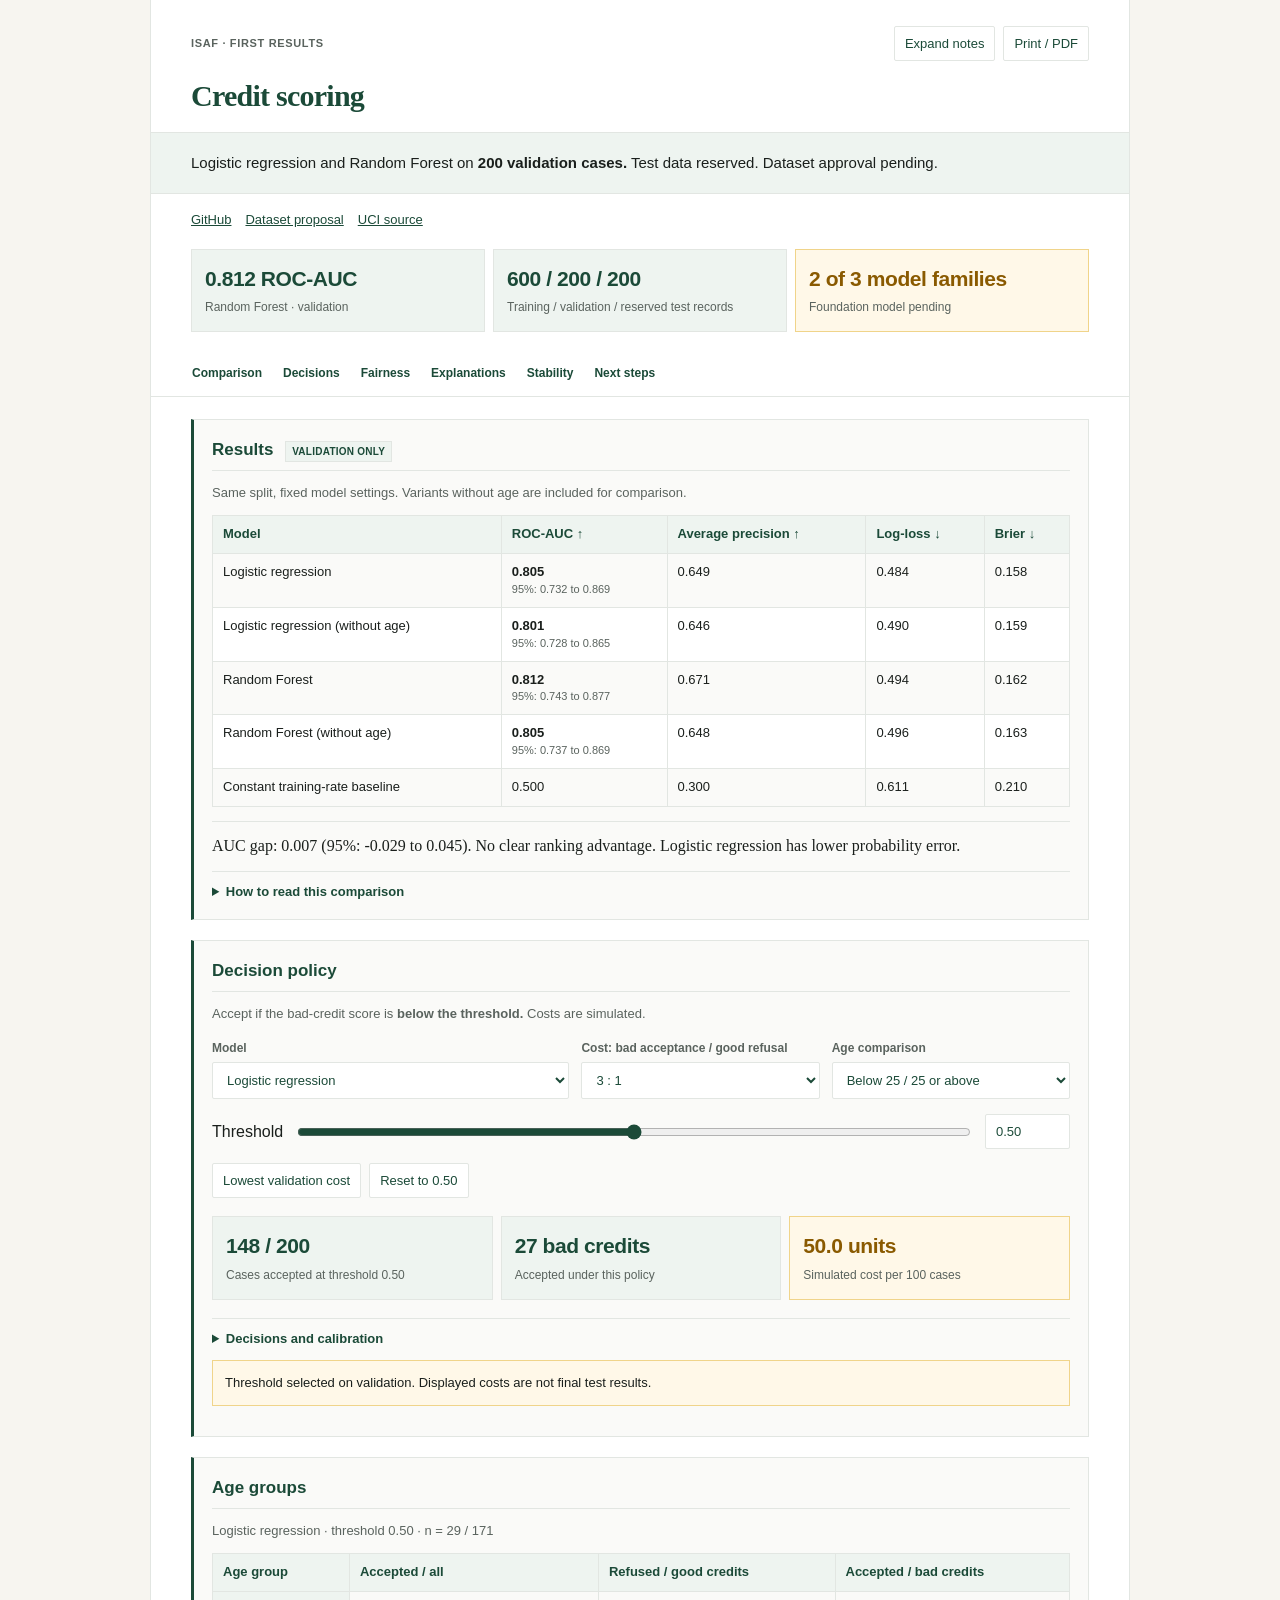
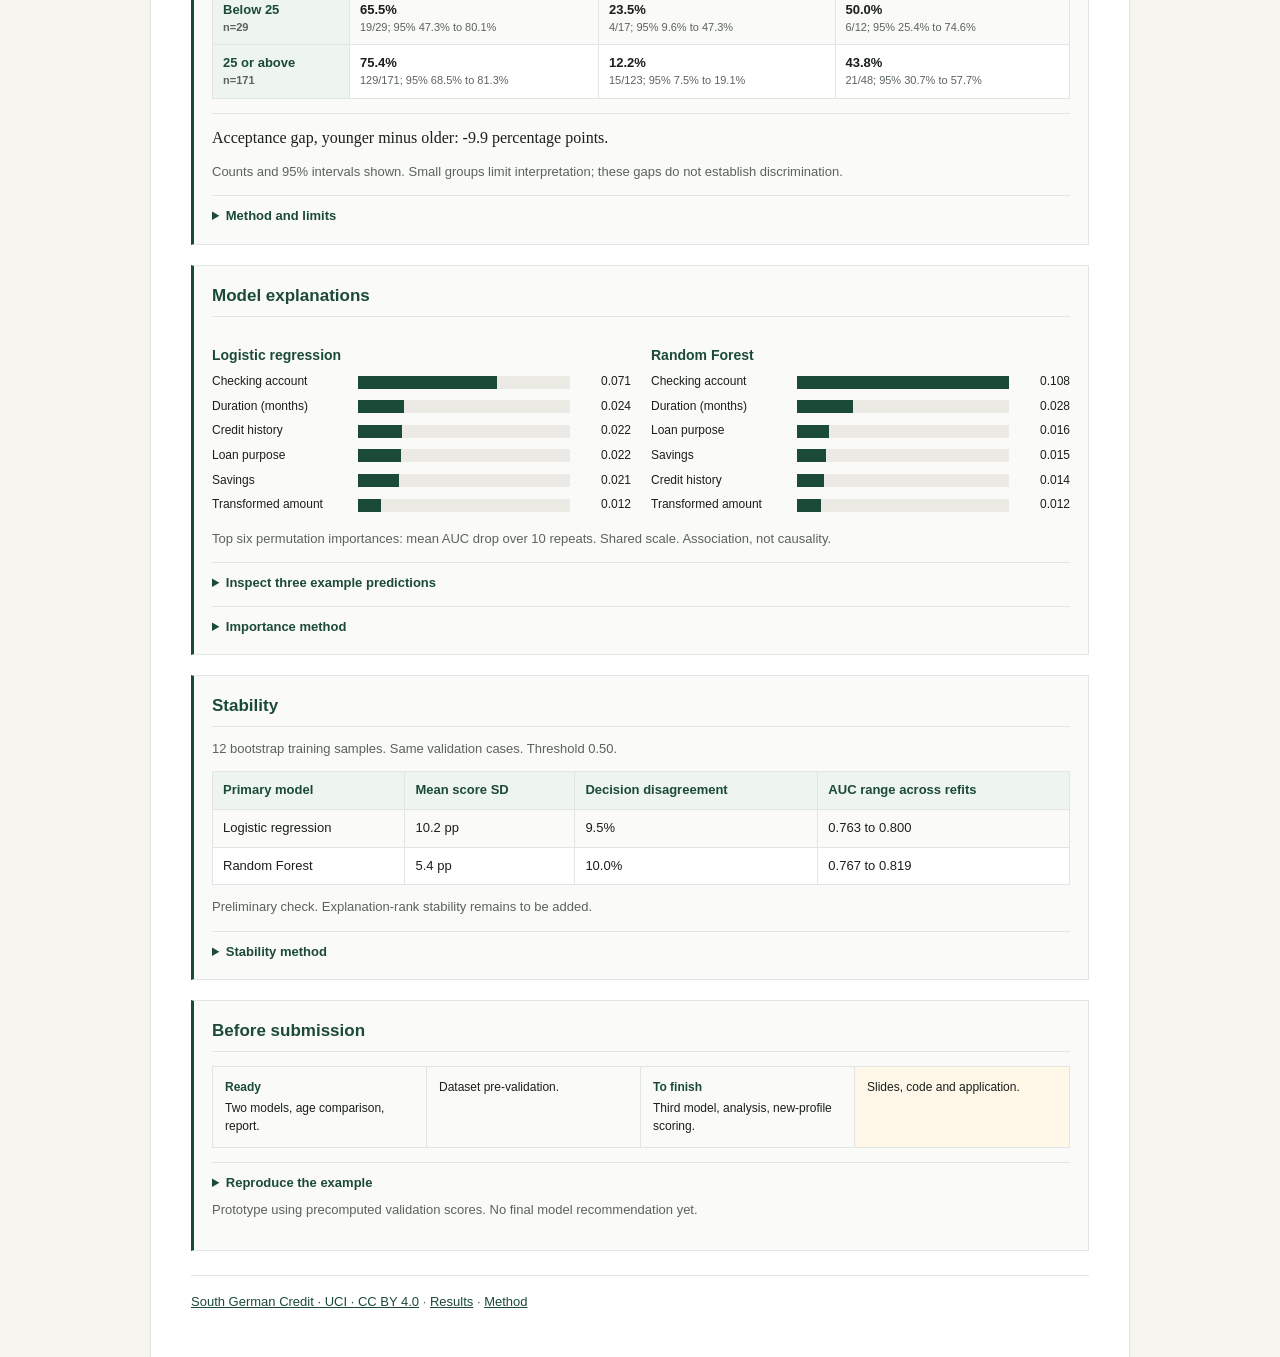
==== commit 5227baad: "Remove redundant dataset footer note" ====
--- a/docs/index.html
+++ b/docs/index.html
@@ -32,7 +32,7 @@
 <section class="block" id="next"><h2>Before submission</h2><div class="progress"><div><b>Ready</b>Two models, age comparison, report.</div><div>Dataset pre-validation.</div><div><b>To finish</b>Third model, analysis, new-profile scoring.</div><div>Slides, code and application.</div></div>
 <details class="technical"><summary>Reproduce the example</summary><p>From the repository root, create a Python environment, install <code>requirements.txt</code>, then run <code>python benchmark.py</code> and <code>python build_report.py</code>. Open <code>docs/index.html</code>. It is self-contained and works offline. Fitted pipelines are saved locally in <code>models/</code>; public results contain validation predictions only.</p><p id="versions"></p><p>Model settings: regularised logistic regression with C=1; Random Forest with 250 trees, minimum leaf size 5 and square-root feature sampling. No tuning of those settings was conducted.</p></details>
 <p class="note">Prototype using precomputed validation scores. No final model recommendation yet.</p></section>
-<footer class="foot"><a href="https://doi.org/10.24432/C5QG88">South German Credit · UCI · CC BY 4.0</a> · <a href="https://github.com/RemiBp/fairness-credit-scoring/tree/main/results">Results</a> · <a href="https://github.com/RemiBp/fairness-credit-scoring/blob/main/docs/protocol.md">Method</a><p>1973-1975 data. Bad credits oversampled; amounts transformed. Educational study.</p></footer>
+<footer class="foot"><a href="https://doi.org/10.24432/C5QG88">South German Credit · UCI · CC BY 4.0</a> · <a href="https://github.com/RemiBp/fairness-credit-scoring/tree/main/results">Results</a> · <a href="https://github.com/RemiBp/fairness-credit-scoring/blob/main/docs/protocol.md">Method</a></footer>
 <noscript><p class="callout">Enable JavaScript to display the computed metrics and use the controls. The JSON results are available in the repository.</p></noscript></main><script id="benchmark-data" type="application/json">{"seed":20260922,"source_sha256":"5f363343f356ca38a0236baab849e472846399b2176ccc5bd686483dd8a7562f","evaluation":"validation_only","split":{"train":600,"validation":200,"test":200},"test_evaluated":false,"versions":{"python":"3.14.6","numpy":"2.5.3","pandas":"2.3.3","sklearn":"1.7.2"},"baseline":{"auc":0.5,"average_precision":0.3,"log_loss":0.6108643020548935,"brier":0.20999999999999994},"models":{"logistic":{"name":"Logistic regression","metrics":{"auc":0.8048809523809525,"average_precision":0.6487432965150209,"log_loss":0.48419338805468926,"brier":0.1579070780042954},"threshold_05":{"n":200,"accepted":148,"bad_accepted":27,"good_refused":19,"good_accepted":121,"bad_refused":33,"cost_per_100":50.0},"cost_thresholds":[{"ratio":1,"threshold":0.6,"validation_cost_per_100":21.5},{"ratio":3,"threshold":0.34,"validation_cost_per_100":41.5},{"ratio":5,"threshold":0.08,"validation_cost_per_100":50.0}],"fairness_25":{"below":{"n":29,"acceptance":{"events":19,"n":29,"rate":0.6551724137931034,"wilson_95":[0.47345104090476137,0.80059281473325]},"good_refusal":{"events":4,"n":17,"rate":0.23529411764705882,"wilson_95":[0.09555044322080117,0.4726179811956498]},"bad_acceptance":{"events":6,"n":12,"rate":0.5,"wilson_95":[0.2537815976337061,0.7462184023662939]}},"at_or_above":{"n":171,"acceptance":{"events":129,"n":171,"rate":0.7543859649122807,"wilson_95":[0.6847482938893671,0.8128453580214275]},"good_refusal":{"events":15,"n":123,"rate":0.12195121951219512,"wilson_95":[0.07531417696635252,0.19148706558741818]},"bad_acceptance":{"events":21,"n":48,"rate":0.4375,"wilson_95":[0.30701269040654244,0.5772498258017222]}}},"fairness_30":{"below":{"n":80,"acceptance":{"events":54,"n":80,"rate":0.675,"wilson_95":[0.5664052731061473,0.7675583815564182]},"good_refusal":{"events":10,"n":50,"rate":0.2,"wilson_95":[0.1124375001577611,0.3303710593222542]},"bad_acceptance":{"events":14,"n":30,"rate":0.4666666666666667,"wilson_95":[0.30232388907699753,0.638577003801267]}},"at_or_above":{"n":120,"acceptance":{"events":94,"n":120,"rate":0.7833333333333333,"wilson_95":[0.7014563746709164,0.8476327643584851]},"good_refusal":{"events":9,"n":90,"rate":0.1,"wilson_95":[0.05350675169712493,0.17924174875433652]},"bad_acceptance":{"events":13,"n":30,"rate":0.43333333333333335,"wilson_95":[0.2737748557646652,0.6080269299918639]}}},"calibration":[{"n":93,"mean_prediction":0.07991707648408204,"bad_rate":0.10752688172043011,"lower":0.0,"upper":0.2},{"n":41,"mean_prediction":0.2862659544500028,"bad_rate":0.2926829268292683,"lower":0.2,"upper":0.4},{"n":25,"mean_prediction":0.49134056314033736,"bad_rate":0.36,"lower":0.4,"upper":0.6000000000000001},{"n":28,"mean_prediction":0.6886879317110166,"bad_rate":0.6785714285714286,"lower":0.6000000000000001,"upper":0.8},{"n":13,"mean_prediction":0.8716345280979799,"bad_rate":0.7692307692307693,"lower":0.8,"upper":1.0}],"include_age":true,"importance":[{"feature":"Checking account","column":"laufkont","mean":0.07111904761904772,"std":0.024178462990073573},{"feature":"Duration (months)","column":"laufzeit","mean":0.023523809523809634,"std":0.006183191684755591},{"feature":"Credit history","column":"moral","mean":0.02229761904761912,"std":0.010149959786790773},{"feature":"Loan purpose","column":"verw","mean":0.02203571428571437,"std":0.005337915229962654},{"feature":"Savings","column":"sparkont","mean":0.020785714285714373,"std":0.007245923085469778},{"feature":"Transformed amount","column":"hoehe","mean":0.011928571428571521,"std":0.005495514559357396},{"feature":"Foreign worker","column":"gastarb","mean":0.009166666666666767,"std":0.005998157313414069},{"feature":"Other instalment plans","column":"weitkred","mean":0.0070476190476191245,"std":0.00531619269420373},{"feature":"Property","column":"verm","mean":0.004964285714285821,"std":0.005950011433133709},{"feature":"Number of credits","column":"bishkred","mean":0.004785714285714382,"std":0.004835092337673833},{"feature":"Age (years)","column":"alter","mean":0.004059523809523879,"std":0.004685835872406227},{"feature":"Personal status","column":"famges","mean":0.004047619047619111,"std":0.004438417114835083},{"feature":"Residence duration","column":"wohnzeit","mean":0.0039761904761905775,"std":0.004821707810843777},{"feature":"Other debtors","column":"buerge","mean":0.0036547619047619826,"std":0.0041431479098838},{"feature":"Employment duration","column":"beszeit","mean":0.0035714285714286698,"std":0.00786038893984984},{"feature":"Telephone","column":"telef","mean":0.002869047619047749,"std":0.004244327279906327},{"feature":"Housing","column":"wohn","mean":0.00267857142857153,"std":0.003587365236828193},{"feature":"Instalment rate band","column":"rate","mean":0.0010714285714286675,"std":0.007238447673123904},{"feature":"Job","column":"beruf","mean":0.001047619047619175,"std":0.0006896546837123807},{"feature":"Dependants band","column":"pers","mean":4.4408920985006264e-17,"std":0.00034911614996701397}],"stability":{"fits":12,"mean_probability_sd":0.10212084486995426,"decision_disagreement_at_05":0.09541666666666666,"auc_range":[0.7625000000000001,0.7996428571428571]},"auc_interval_95":[0.7319017857142857,0.8694107142857143]},"logistic_no_age":{"name":"Logistic regression (without age)","metrics":{"auc":0.8013095238095238,"average_precision":0.6458492645531762,"log_loss":0.48962336238239174,"brier":0.15919039851521205},"threshold_05":{"n":200,"accepted":151,"bad_accepted":28,"good_refused":17,"good_accepted":123,"bad_refused":32,"cost_per_100":50.5},"cost_thresholds":[{"ratio":1,"threshold":0.65,"validation_cost_per_100":20.5},{"ratio":3,"threshold":0.21,"validation_cost_per_100":42.5},{"ratio":5,"threshold":0.11,"validation_cost_per_100":48.5}],"fairness_25":{"below":{"n":29,"acceptance":{"events":20,"n":29,"rate":0.6896551724137931,"wilson_95":[0.5076986576690685,0.8272438325551679]},"good_refusal":{"events":3,"n":17,"rate":0.17647058823529413,"wilson_95":[0.06191126637620997,0.41029458568834126]},"bad_acceptance":{"events":6,"n":12,"rate":0.5,"wilson_95":[0.2537815976337061,0.7462184023662939]}},"at_or_above":{"n":171,"acceptance":{"events":131,"n":171,"rate":0.7660818713450293,"wilson_95":[0.6972166571416826,0.823254863822482]},"good_refusal":{"events":14,"n":123,"rate":0.11382113821138211,"wilson_95":[0.06902284440685469,0.18201068293301853]},"bad_acceptance":{"events":22,"n":48,"rate":0.4583333333333333,"wilson_95":[0.32575242292867446,0.5970892545435019]}}},"fairness_30":{"below":{"n":80,"acceptance":{"events":56,"n":80,"rate":0.7,"wilson_95":[0.5923184607866026,0.7893542873991866]},"good_refusal":{"events":8,"n":50,"rate":0.16,"wilson_95":[0.08337420678033404,0.2851421606303499]},"bad_acceptance":{"events":14,"n":30,"rate":0.4666666666666667,"wilson_95":[0.30232388907699753,0.638577003801267]}},"at_or_above":{"n":120,"acceptance":{"events":95,"n":120,"rate":0.7916666666666666,"wilson_95":[0.7105232156701865,0.8547156039189031]},"good_refusal":{"events":9,"n":90,"rate":0.1,"wilson_95":[0.05350675169712493,0.17924174875433652]},"bad_acceptance":{"events":14,"n":30,"rate":0.4666666666666667,"wilson_95":[0.30232388907699753,0.638577003801267]}}},"calibration":[{"n":94,"mean_prediction":0.08209204046715733,"bad_rate":0.10638297872340426,"lower":0.0,"upper":0.2},{"n":41,"mean_prediction":0.2916170236659248,"bad_rate":0.2926829268292683,"lower":0.2,"upper":0.4},{"n":24,"mean_prediction":0.48586790633001864,"bad_rate":0.375,"lower":0.4,"upper":0.6000000000000001},{"n":28,"mean_prediction":0.6853432057032843,"bad_rate":0.6785714285714286,"lower":0.6000000000000001,"upper":0.8},{"n":13,"mean_prediction":0.8684703606710052,"bad_rate":0.7692307692307693,"lower":0.8,"upper":1.0}],"include_age":false,"auc_interval_95":[0.7277291666666668,0.8653660714285714]},"forest":{"name":"Random Forest","metrics":{"auc":0.8121428571428572,"average_precision":0.6710862863897731,"log_loss":0.49431080453837767,"brier":0.16209723262022407},"threshold_05":{"n":200,"accepted":171,"bad_accepted":37,"good_refused":6,"good_accepted":134,"bad_refused":23,"cost_per_100":58.5},"cost_thresholds":[{"ratio":1,"threshold":0.43,"validation_cost_per_100":21.0},{"ratio":3,"threshold":0.3,"validation_cost_per_100":39.0},{"ratio":5,"threshold":0.3,"validation_cost_per_100":49.0}],"fairness_25":{"below":{"n":29,"acceptance":{"events":26,"n":29,"rate":0.896551724137931,"wilson_95":[0.736149189092262,0.9641851086493229]},"good_refusal":{"events":0,"n":17,"rate":0.0,"wilson_95":[0.0,0.1843181350088518]},"bad_acceptance":{"events":9,"n":12,"rate":0.75,"wilson_95":[0.46769466506643426,0.9110583316059453]}},"at_or_above":{"n":171,"acceptance":{"events":145,"n":171,"rate":0.847953216374269,"wilson_95":[0.7865389175839125,0.894077686753841]},"good_refusal":{"events":6,"n":123,"rate":0.04878048780487805,"wilson_95":[0.022545774253251702,0.1023460313754423]},"bad_acceptance":{"events":28,"n":48,"rate":0.5833333333333334,"wilson_95":[0.4428133228397628,0.7115033222158844]}}},"fairness_30":{"below":{"n":80,"acceptance":{"events":66,"n":80,"rate":0.825,"wilson_95":[0.7274245802116865,0.8927936355902206]},"good_refusal":{"events":4,"n":50,"rate":0.08,"wilson_95":[0.03154951408859298,0.18838246918342838]},"bad_acceptance":{"events":20,"n":30,"rate":0.6666666666666666,"wilson_95":[0.4878005164454384,0.8076950191632386]}},"at_or_above":{"n":120,"acceptance":{"events":105,"n":120,"rate":0.875,"wilson_95":[0.8039705979199262,0.9227650272660463]},"good_refusal":{"events":2,"n":90,"rate":0.022222222222222223,"wilson_95":[0.006115441986325208,0.07744526688625372]},"bad_acceptance":{"events":17,"n":30,"rate":0.5666666666666667,"wilson_95":[0.3919730700081361,0.7262251442353347]}}},"calibration":[{"n":61,"mean_prediction":0.11966541289023105,"bad_rate":0.09836065573770492,"lower":0.0,"upper":0.2},{"n":78,"mean_prediction":0.2912294584814419,"bad_rate":0.19230769230769232,"lower":0.2,"upper":0.4},{"n":57,"mean_prediction":0.4871388063227617,"bad_rate":0.631578947368421,"lower":0.4,"upper":0.6000000000000001},{"n":4,"mean_prediction":0.6393253534901012,"bad_rate":0.75,"lower":0.6000000000000001,"upper":0.8}],"include_age":true,"importance":[{"feature":"Checking account","column":"laufkont","mean":0.10811904761904763,"std":0.030579475279834695},{"feature":"Duration (months)","column":"laufzeit","mean":0.028369047619047648,"std":0.008984120849456679},{"feature":"Loan purpose","column":"verw","mean":0.016440476190476217,"std":0.006491851250071979},{"feature":"Savings","column":"sparkont","mean":0.014773809523809567,"std":0.008922450282720474},{"feature":"Credit history","column":"moral","mean":0.013607142857142884,"std":0.010551414183408844},{"feature":"Transformed amount","column":"hoehe","mean":0.011988095238095265,"std":0.011342939356385124},{"feature":"Age (years)","column":"alter","mean":0.01084523809523814,"std":0.0029553796215517326},{"feature":"Housing","column":"wohn","mean":0.005773809523809547,"std":0.0037609439701336844},{"feature":"Other instalment plans","column":"weitkred","mean":0.005523809523809531,"std":0.004209036278598419},{"feature":"Instalment rate band","column":"rate","mean":0.003702380952380979,"std":0.0038647228576496784},{"feature":"Property","column":"verm","mean":0.0033214285714285975,"std":0.004196643864791371},{"feature":"Other debtors","column":"buerge","mean":0.0029999999999999914,"std":0.0015225068836903193},{"feature":"Telephone","column":"telef","mean":0.002654761904761904,"std":0.002205467592504401},{"feature":"Job","column":"beruf","mean":0.002083333333333348,"std":0.0028458357610969555},{"feature":"Employment duration","column":"beszeit","mean":0.0015476190476190644,"std":0.003162277660168399},{"feature":"Foreign worker","column":"gastarb","mean":0.0011190476190476196,"std":0.0017137896107550386},{"feature":"Residence duration","column":"wohnzeit","mean":0.0004880952380952652,"std":0.002788587244620764},{"feature":"Personal status","column":"famges","mean":-0.0003214285714285614,"std":0.001760174504335926},{"feature":"Number of credits","column":"bishkred","mean":-0.0017261904761904589,"std":0.0017253692627870862},{"feature":"Dependants band","column":"pers","mean":-0.0034523809523809177,"std":0.0032771627848441212}],"stability":{"fits":12,"mean_probability_sd":0.05387790638455749,"decision_disagreement_at_05":0.10041666666666667,"auc_range":[0.7667857142857143,0.8188095238095238]},"auc_interval_95":[0.7429702380952381,0.8770267857142856]},"forest_no_age":{"name":"Random Forest (without age)","metrics":{"auc":0.8051190476190475,"average_precision":0.647957482249543,"log_loss":0.4964997904627066,"brier":0.1629635069412096},"threshold_05":{"n":200,"accepted":166,"bad_accepted":36,"good_refused":10,"good_accepted":130,"bad_refused":24,"cost_per_100":59.0},"cost_thresholds":[{"ratio":1,"threshold":0.4,"validation_cost_per_100":21.0},{"ratio":3,"threshold":0.29,"validation_cost_per_100":39.0},{"ratio":5,"threshold":0.29,"validation_cost_per_100":49.0}],"fairness_25":{"below":{"n":29,"acceptance":{"events":27,"n":29,"rate":0.9310344827586207,"wilson_95":[0.7803541984972431,0.9808787338305667]},"good_refusal":{"events":0,"n":17,"rate":0.0,"wilson_95":[0.0,0.1843181350088518]},"bad_acceptance":{"events":10,"n":12,"rate":0.8333333333333334,"wilson_95":[0.5519691377470266,0.9530348578161463]}},"at_or_above":{"n":171,"acceptance":{"events":139,"n":171,"rate":0.8128654970760234,"wilson_95":[0.7477730359355237,0.8642099612421204]},"good_refusal":{"events":10,"n":123,"rate":0.08130081300813008,"wilson_95":[0.044758872239892986,0.14320379424439061]},"bad_acceptance":{"events":26,"n":48,"rate":0.5416666666666666,"wilson_95":[0.40291074545649797,0.6742475770713254]}}},"fairness_30":{"below":{"n":80,"acceptance":{"events":64,"n":80,"rate":0.8,"wilson_95":[0.6995375627182917,0.8729715595603921]},"good_refusal":{"events":6,"n":50,"rate":0.12,"wilson_95":[0.05617600150932274,0.23804817383202992]},"bad_acceptance":{"events":20,"n":30,"rate":0.6666666666666666,"wilson_95":[0.4878005164454384,0.8076950191632386]}},"at_or_above":{"n":120,"acceptance":{"events":102,"n":120,"rate":0.85,"wilson_95":[0.775324706432755,0.9029618770741527]},"good_refusal":{"events":4,"n":90,"rate":0.044444444444444446,"wilson_95":[0.01741724185270873,0.10876855032812233]},"bad_acceptance":{"events":16,"n":30,"rate":0.5333333333333333,"wilson_95":[0.36142299619873297,0.6976761109230025]}}},"calibration":[{"n":62,"mean_prediction":0.11686148384317457,"bad_rate":0.11290322580645161,"lower":0.0,"upper":0.2},{"n":76,"mean_prediction":0.2898442975247423,"bad_rate":0.17105263157894737,"lower":0.2,"upper":0.4},{"n":59,"mean_prediction":0.49878349913148723,"bad_rate":0.6440677966101694,"lower":0.4,"upper":0.6000000000000001},{"n":3,"mean_prediction":0.6398147307050709,"bad_rate":0.6666666666666666,"lower":0.6000000000000001,"upper":0.8}],"include_age":false,"auc_interval_95":[0.7366607142857143,0.8694077380952381]}},"cases":[{"row_id":4,"age":39,"y_bad":0,"duration":12,"amount_transformed":2122,"scores":{"logistic":0.2842609201347553,"logistic_no_age":0.2932097175406345,"forest":0.2513079492226216,"forest_no_age":0.2654676765140704},"explanations":{"logistic":{"method":"Exact additive log-odds contributions","intercept":-1.9185910080934003,"logit":-0.9234231376965151,"terms":[{"feature":"categorical__moral_4","contribution":-0.9247110136053031},{"feature":"categorical__laufkont_1","contribution":0.9184369864308881},{"feature":"categorical__gastarb_1","contribution":-0.7317665649762967},{"feature":"categorical__verw_0","contribution":0.6039469106646946},{"feature":"categorical__sparkont_1","contribution":0.5525450586624207},{"feature":"categorical__bishkred_2","contribution":0.4996253326330665},{"feature":"categorical__wohnzeit_2","contribution":0.37975734779043596},{"feature":"categorical__weitkred_3","contribution":-0.3490909733672782},{"feature":"categorical__wohn_1","contribution":0.34619361208484534},{"feature":"numeric__laufzeit","contribution":-0.3022502488293688},{"feature":"categorical__famges_3","contribution":-0.29693888691968967},{"feature":"categorical__rate_3","contribution":0.23934863461710135},{"feature":"categorical__buerge_1","contribution":0.20367373968771968},{"feature":"numeric__hoehe","contribution":-0.12952305692889346},{"feature":"categorical__telef_1","contribution":0.10445027739470532},{"feature":"categorical__beszeit_3","contribution":-0.09292064917415885},{"feature":"categorical__beruf_2","contribution":0.061737958438335516},{"feature":"numeric__alter","contribution":-0.0463010566857472},{"feature":"categorical__verm_1","contribution":-0.03283512816492528},{"feature":"categorical__pers_1","contribution":-0.008210409355666415},{"feature":"categorical__laufkont_2","contribution":0.0},{"feature":"categorical__laufkont_3","contribution":-0.0},{"feature":"categorical__laufkont_4","contribution":-0.0},{"feature":"categorical__moral_0","contribution":0.0},{"feature":"categorical__moral_1","contribution":0.0},{"feature":"categorical__moral_2","contribution":-0.0},{"feature":"categorical__moral_3","contribution":-0.0},{"feature":"categorical__verw_1","contribution":-0.0},{"feature":"categorical__verw_2","contribution":-0.0},{"feature":"categorical__verw_3","contribution":-0.0},{"feature":"categorical__verw_4","contribution":0.0},{"feature":"categorical__verw_5","contribution":0.0},{"feature":"categorical__verw_6","contribution":0.0},{"feature":"categorical__verw_8","contribution":-0.0},{"feature":"categorical__verw_9","contribution":-0.0},{"feature":"categorical__verw_10","contribution":-0.0},{"feature":"categorical__sparkont_2","contribution":0.0},{"feature":"categorical__sparkont_3","contribution":0.0},{"feature":"categorical__sparkont_4","contribution":-0.0},{"feature":"categorical__sparkont_5","contribution":-0.0},{"feature":"categorical__beszeit_1","contribution":0.0},{"feature":"categorical__beszeit_2","contribution":0.0},{"feature":"categorical__beszeit_4","contribution":-0.0},{"feature":"categorical__beszeit_5","contribution":0.0},{"feature":"categorical__rate_1","contribution":-0.0},{"feature":"categorical__rate_2","contribution":-0.0},{"feature":"categorical__rate_4","contribution":0.0},{"feature":"categorical__famges_1","contribution":0.0},{"feature":"categorical__famges_2","contribution":0.0},{"feature":"categorical__famges_4","contribution":-0.0},{"feature":"categorical__buerge_2","contribution":0.0},{"feature":"categorical__buerge_3","contribution":-0.0},{"feature":"categorical__wohnzeit_1","contribution":-0.0},{"feature":"categorical__wohnzeit_3","contribution":0.0},{"feature":"categorical__wohnzeit_4","contribution":-0.0},{"feature":"categorical__verm_2","contribution":-0.0},{"feature":"categorical__verm_3","contribution":-0.0},{"feature":"categorical__verm_4","contribution":0.0},{"feature":"categorical__weitkred_1","contribution":0.0},{"feature":"categorical__weitkred_2","contribution":0.0},{"feature":"categorical__wohn_2","contribution":-0.0},{"feature":"categorical__wohn_3","contribution":-0.0},{"feature":"categorical__bishkred_1","contribution":0.0},{"feature":"categorical__bishkred_3","contribution":-0.0},{"feature":"categorical__bishkred_4","contribution":-0.0},{"feature":"categorical__beruf_1","contribution":-0.0},{"feature":"categorical__beruf_3","contribution":0.0},{"feature":"categorical__beruf_4","contribution":-0.0},{"feature":"categorical__pers_2","contribution":0.0},{"feature":"categorical__telef_2","contribution":-0.0},{"feature":"categorical__gastarb_2","contribution":0.0}]},"forest":{"method":"One-variable replacement sensitivity (not SHAP, not additive)","terms":[{"feature":"Checking account","reference_value":4,"contribution":0.12217263113342525},{"feature":"Credit history","reference_value":2,"contribution":-0.10342802450003963},{"feature":"Housing","reference_value":2,"contribution":0.07947688997620894},{"feature":"Duration (months)","reference_value":18.0,"contribution":-0.049816070661364786},{"feature":"Property","reference_value":3,"contribution":-0.044201777955371946},{"feature":"Dependants band","reference_value":2,"contribution":-0.040946664165765034},{"feature":"Foreign worker","reference_value":2,"contribution":-0.03547112875085007},{"feature":"Job","reference_value":3,"contribution":-0.01532176336906993},{"feature":"Number of credits","reference_value":1,"contribution":-0.015171829563625228},{"feature":"Residence duration","reference_value":4,"contribution":0.011920776540281203},{"feature":"Age (years)","reference_value":34.0,"contribution":-0.010004089134120042},{"feature":"Loan purpose","reference_value":3,"contribution":0.002670772307614505},{"feature":"Instalment rate band","reference_value":4,"contribution":0.0009439062357858852},{"feature":"Transformed amount","reference_value":2379.5,"contribution":0.0003412698412698645},{"feature":"Savings","reference_value":1,"contribution":0.0},{"feature":"Employment duration","reference_value":3,"contribution":0.0},{"feature":"Personal status","reference_value":3,"contribution":0.0},{"feature":"Other debtors","reference_value":1,"contribution":0.0},{"feature":"Other instalment plans","reference_value":3,"contribution":0.0},{"feature":"Telephone","reference_value":1,"contribution":0.0}]}}},{"row_id":11,"age":36,"y_bad":0,"duration":11,"amount_transformed":3905,"scores":{"logistic":0.5288351980576802,"logistic_no_age":0.5503789213484765,"forest":0.26392807871604174,"forest_no_age":0.26444421621139214},"explanations":{"logistic":{"method":"Exact additive log-odds contributions","intercept":-1.9185910080934003,"logit":0.11546891767551593,"terms":[{"feature":"categorical__moral_4","contribution":-0.9247110136053031},{"feature":"categorical__laufkont_1","contribution":0.9184369864308881},{"feature":"categorical__gastarb_2","contribution":0.727443936825432},{"feature":"categorical__verw_0","contribution":0.6039469106646946},{"feature":"categorical__sparkont_1","contribution":0.5525450586624207},{"feature":"categorical__bishkred_2","contribution":0.4996253326330665},{"feature":"categorical__wohnzeit_2","contribution":0.37975734779043596},{"feature":"categorical__rate_2","contribution":-0.3571808887635451},{"feature":"categorical__weitkred_3","contribution":-0.3490909733672782},{"feature":"categorical__wohn_1","contribution":0.34619361208484534},{"feature":"numeric__laufzeit","contribution":-0.33392713080275244},{"feature":"categorical__famges_3","contribution":-0.29693888691968967},{"feature":"categorical__buerge_1","contribution":0.20367373968771968},{"feature":"categorical__telef_1","contribution":0.10445027739470532},{"feature":"categorical__beszeit_3","contribution":-0.09292064917415885},{"feature":"numeric__hoehe","contribution":0.06168825964519716},{"feature":"categorical__beruf_3","contribution":0.03520988226377434},{"feature":"categorical__verm_1","contribution":-0.03283512816492528},{"feature":"categorical__pers_1","contribution":-0.008210409355666415},{"feature":"numeric__alter","contribution":-0.00309633816094426},{"feature":"categorical__laufkont_2","contribution":0.0},{"feature":"categorical__laufkont_3","contribution":-0.0},{"feature":"categorical__laufkont_4","contribution":-0.0},{"feature":"categorical__moral_0","contribution":0.0},{"feature":"categorical__moral_1","contribution":0.0},{"feature":"categorical__moral_2","contribution":-0.0},{"feature":"categorical__moral_3","contribution":-0.0},{"feature":"categorical__verw_1","contribution":-0.0},{"feature":"categorical__verw_2","contribution":-0.0},{"feature":"categorical__verw_3","contribution":-0.0},{"feature":"categorical__verw_4","contribution":0.0},{"feature":"categorical__verw_5","contribution":0.0},{"feature":"categorical__verw_6","contribution":0.0},{"feature":"categorical__verw_8","contribution":-0.0},{"feature":"categorical__verw_9","contribution":-0.0},{"feature":"categorical__verw_10","contribution":-0.0},{"feature":"categorical__sparkont_2","contribution":0.0},{"feature":"categorical__sparkont_3","contribution":0.0},{"feature":"categorical__sparkont_4","contribution":-0.0},{"feature":"categorical__sparkont_5","contribution":-0.0},{"feature":"categorical__beszeit_1","contribution":0.0},{"feature":"categorical__beszeit_2","contribution":0.0},{"feature":"categorical__beszeit_4","contribution":-0.0},{"feature":"categorical__beszeit_5","contribution":0.0},{"feature":"categorical__rate_1","contribution":-0.0},{"feature":"categorical__rate_3","contribution":0.0},{"feature":"categorical__rate_4","contribution":0.0},{"feature":"categorical__famges_1","contribution":0.0},{"feature":"categorical__famges_2","contribution":0.0},{"feature":"categorical__famges_4","contribution":-0.0},{"feature":"categorical__buerge_2","contribution":0.0},{"feature":"categorical__buerge_3","contribution":-0.0},{"feature":"categorical__wohnzeit_1","contribution":-0.0},{"feature":"categorical__wohnzeit_3","contribution":0.0},{"feature":"categorical__wohnzeit_4","contribution":-0.0},{"feature":"categorical__verm_2","contribution":-0.0},{"feature":"categorical__verm_3","contribution":-0.0},{"feature":"categorical__verm_4","contribution":0.0},{"feature":"categorical__weitkred_1","contribution":0.0},{"feature":"categorical__weitkred_2","contribution":0.0},{"feature":"categorical__wohn_2","contribution":-0.0},{"feature":"categorical__wohn_3","contribution":-0.0},{"feature":"categorical__bishkred_1","contribution":0.0},{"feature":"categorical__bishkred_3","contribution":-0.0},{"feature":"categorical__bishkred_4","contribution":-0.0},{"feature":"categorical__beruf_1","contribution":-0.0},{"feature":"categorical__beruf_2","contribution":0.0},{"feature":"categorical__beruf_4","contribution":-0.0},{"feature":"categorical__pers_2","contribution":0.0},{"feature":"categorical__telef_2","contribution":-0.0},{"feature":"categorical__gastarb_1","contribution":-0.0}]},"forest":{"method":"One-variable replacement sensitivity (not SHAP, not additive)","terms":[{"feature":"Checking account","reference_value":4,"contribution":0.12524760841416252},{"feature":"Credit history","reference_value":2,"contribution":-0.09914261359171855},{"feature":"Housing","reference_value":2,"contribution":0.08826854773365622},{"feature":"Duration (months)","reference_value":18.0,"contribution":-0.07538489551842509},{"feature":"Dependants band","reference_value":2,"contribution":-0.05087414966616066},{"feature":"Property","reference_value":3,"contribution":-0.04784390203110944},{"feature":"Number of credits","reference_value":1,"contribution":-0.027250237780794995},{"feature":"Age (years)","reference_value":34.0,"contribution":-0.020018857750436547},{"feature":"Instalment rate band","reference_value":4,"contribution":-0.01945521293292185},{"feature":"Transformed amount","reference_value":2379.5,"contribution":0.019447319347319414},{"feature":"Loan purpose","reference_value":3,"contribution":0.009894683403971427},{"feature":"Residence duration","reference_value":4,"contribution":0.0023993701688748703},{"feature":"Savings","reference_value":1,"contribution":0.0},{"feature":"Employment duration","reference_value":3,"contribution":0.0},{"feature":"Personal status","reference_value":3,"contribution":0.0},{"feature":"Other debtors","reference_value":1,"contribution":0.0},{"feature":"Other instalment plans","reference_value":3,"contribution":0.0},{"feature":"Job","reference_value":3,"contribution":0.0},{"feature":"Telephone","reference_value":1,"contribution":0.0},{"feature":"Foreign worker","reference_value":2,"contribution":0.0}]}}},{"row_id":14,"age":31,"y_bad":0,"duration":48,"amount_transformed":7582,"scores":{"logistic":0.4610572648609187,"logistic_no_age":0.4255108777600931,"forest":0.4613290693398659,"forest_no_age":0.49885250312577},"explanations":{"logistic":{"method":"Exact additive log-odds contributions","intercept":-1.9185910080934003,"logit":-0.15608706841082087,"terms":[{"feature":"numeric__laufzeit","contribution":0.8381175022124416},{"feature":"categorical__gastarb_2","contribution":0.727443936825432},{"feature":"numeric__hoehe","contribution":0.4560146819912046},{"feature":"categorical__verm_4","contribution":0.437977761374781},{"feature":"categorical__moral_3","contribution":-0.38176307775717977},{"feature":"categorical__laufkont_2","contribution":0.373494219427627},{"feature":"categorical__rate_2","contribution":-0.3571808887635451},{"feature":"categorical__weitkred_3","contribution":-0.3490909733672782},{"feature":"categorical__famges_3","contribution":-0.29693888691968967},{"feature":"categorical__beszeit_1","contribution":0.2188795527339876},{"feature":"categorical__wohn_2","contribution":-0.20439706527633625},{"feature":"categorical__bishkred_1","contribution":0.20401625149493474},{"feature":"categorical__buerge_1","contribution":0.20367373968771968},{"feature":"categorical__sparkont_2","contribution":0.19344551368176033},{"feature":"categorical__verw_10","contribution":-0.1749433982178956},{"feature":"categorical__telef_2","contribution":-0.1087729055455749},{"feature":"numeric__alter","contribution":0.06891152604706065},{"feature":"categorical__beruf_4","contribution":-0.05625415969242505},{"feature":"categorical__wohnzeit_4","contribution":-0.034017171459241685},{"feature":"categorical__pers_2","contribution":0.0038877812047964037},{"feature":"categorical__laufkont_1","contribution":0.0},{"feature":"categorical__laufkont_3","contribution":-0.0},{"feature":"categorical__laufkont_4","contribution":-0.0},{"feature":"categorical__moral_0","contribution":0.0},{"feature":"categorical__moral_1","contribution":0.0},{"feature":"categorical__moral_2","contribution":-0.0},{"feature":"categorical__moral_4","contribution":-0.0},{"feature":"categorical__verw_0","contribution":0.0},{"feature":"categorical__verw_1","contribution":-0.0},{"feature":"categorical__verw_2","contribution":-0.0},{"feature":"categorical__verw_3","contribution":-0.0},{"feature":"categorical__verw_4","contribution":0.0},{"feature":"categorical__verw_5","contribution":0.0},{"feature":"categorical__verw_6","contribution":0.0},{"feature":"categorical__verw_8","contribution":-0.0},{"feature":"categorical__verw_9","contribution":-0.0},{"feature":"categorical__sparkont_1","contribution":0.0},{"feature":"categorical__sparkont_3","contribution":0.0},{"feature":"categorical__sparkont_4","contribution":-0.0},{"feature":"categorical__sparkont_5","contribution":-0.0},{"feature":"categorical__beszeit_2","contribution":0.0},{"feature":"categorical__beszeit_3","contribution":-0.0},{"feature":"categorical__beszeit_4","contribution":-0.0},{"feature":"categorical__beszeit_5","contribution":0.0},{"feature":"categorical__rate_1","contribution":-0.0},{"feature":"categorical__rate_3","contribution":0.0},{"feature":"categorical__rate_4","contribution":0.0},{"feature":"categorical__famges_1","contribution":0.0},{"feature":"categorical__famges_2","contribution":0.0},{"feature":"categorical__famges_4","contribution":-0.0},{"feature":"categorical__buerge_2","contribution":0.0},{"feature":"categorical__buerge_3","contribution":-0.0},{"feature":"categorical__wohnzeit_1","contribution":-0.0},{"feature":"categorical__wohnzeit_2","contribution":0.0},{"feature":"categorical__wohnzeit_3","contribution":0.0},{"feature":"categorical__verm_1","contribution":-0.0},{"feature":"categorical__verm_2","contribution":-0.0},{"feature":"categorical__verm_3","contribution":-0.0},{"feature":"categorical__weitkred_1","contribution":0.0},{"feature":"categorical__weitkred_2","contribution":0.0},{"feature":"categorical__wohn_1","contribution":0.0},{"feature":"categorical__wohn_3","contribution":-0.0},{"feature":"categorical__bishkred_2","contribution":0.0},{"feature":"categorical__bishkred_3","contribution":-0.0},{"feature":"categorical__bishkred_4","contribution":-0.0},{"feature":"categorical__beruf_1","contribution":-0.0},{"feature":"categorical__beruf_2","contribution":0.0},{"feature":"categorical__beruf_3","contribution":0.0},{"feature":"categorical__pers_1","contribution":-0.0},{"feature":"categorical__telef_1","contribution":0.0},{"feature":"categorical__gastarb_1","contribution":-0.0}]},"forest":{"method":"One-variable replacement sensitivity (not SHAP, not additive)","terms":[{"feature":"Checking account","reference_value":4,"contribution":0.13524694618579275},{"feature":"Duration (months)","reference_value":18.0,"contribution":0.10510741543825342},{"feature":"Savings","reference_value":1,"contribution":-0.0738589147014575},{"feature":"Property","reference_value":3,"contribution":0.04235676166910507},{"feature":"Transformed amount","reference_value":2379.5,"contribution":0.03634536651665393},{"feature":"Instalment rate band","reference_value":4,"contribution":-0.0268333347811609},{"feature":"Telephone","reference_value":1,"contribution":-0.025866274961334923},{"feature":"Employment duration","reference_value":3,"contribution":-0.020566790725614348},{"feature":"Loan purpose","reference_value":3,"contribution":0.01403589338452027},{"feature":"Job","reference_value":3,"contribution":0.012120584672751789},{"feature":"Credit history","reference_value":2,"contribution":0.005492093651899677},{"feature":"Age (years)","reference_value":34.0,"contribution":2.0082815735011916e-05},{"feature":"Personal status","reference_value":3,"contribution":0.0},{"feature":"Other debtors","reference_value":1,"contribution":0.0},{"feature":"Residence duration","reference_value":4,"contribution":0.0},{"feature":"Other instalment plans","reference_value":3,"contribution":0.0},{"feature":"Housing","reference_value":2,"contribution":0.0},{"feature":"Number of credits","reference_value":1,"contribution":0.0},{"feature":"Dependants band","reference_value":2,"contribution":0.0},{"feature":"Foreign worker","reference_value":2,"contribution":0.0}]}}},{"row_id":15,"age":23,"y_bad":0,"duration":18,"amount_transformed":1936,"scores":{"logistic":0.18946015673619868,"logistic_no_age":0.17014777065669387,"forest":0.3794780043327017,"forest_no_age":0.37709595752255565}},{"row_id":43,"age":36,"y_bad":0,"duration":18,"amount_transformed":1028,"scores":{"logistic":0.21937520505125868,"logistic_no_age":0.2242188085559482,"forest":0.1588323266735053,"forest_no_age":0.17357460958549464}},{"row_id":47,"age":25,"y_bad":0,"duration":24,"amount_transformed":1258,"scores":{"logistic":0.0380644011959947,"logistic_no_age":0.03486720771989043,"forest":0.178248487917731,"forest_no_age":0.13645426625867765}},{"row_id":51,"age":49,"y_bad":0,"duration":12,"amount_transformed":640,"scores":{"logistic":0.26981004183071455,"logistic_no_age":0.3008089919209755,"forest":0.19854171587023442,"forest_no_age":0.21407713194306355}},{"row_id":55,"age":41,"y_bad":0,"duration":24,"amount_transformed":6313,"scores":{"logistic":0.01800845952022876,"logistic_no_age":0.017380686587677205,"forest":0.13338094839079903,"forest_no_age":0.128654708369882}},{"row_id":65,"age":43,"y_bad":0,"duration":12,"amount_transformed":1344,"scores":{"logistic":0.6131915858160741,"logistic_no_age":0.6356313312895756,"forest":0.39049271542570585,"forest_no_age":0.4342083615327659}},{"row_id":67,"age":52,"y_bad":0,"duration":12,"amount_transformed":3077,"scores":{"logistic":0.027912015616556245,"logistic_no_age":0.035889266799668085,"forest":0.07311656631769657,"forest_no_age":0.08937624499003485}},{"row_id":69,"age":22,"y_bad":0,"duration":12,"amount_transformed":1567,"scores":{"logistic":0.15209477628586998,"logistic_no_age":0.13948584961721572,"forest":0.3156474765807509,"forest_no_age":0.2765750258646116}},{"row_id":71,"age":32,"y_bad":0,"duration":21,"amount_transformed":2745,"scores":{"logistic":0.06868163170567611,"logistic_no_age":0.06711448422313272,"forest":0.17767190875314,"forest_no_age":0.20589989337178125}},{"row_id":73,"age":39,"y_bad":0,"duration":36,"amount_transformed":2299,"scores":{"logistic":0.11613632715685378,"logistic_no_age":0.11765706939143465,"forest":0.1171827309116043,"forest_no_age":0.10628780369059938}},{"row_id":74,"age":31,"y_bad":0,"duration":24,"amount_transformed":929,"scores":{"logistic":0.05759568078053811,"logistic_no_age":0.059443635865170784,"forest":0.13964192327766692,"forest_no_age":0.13907478744835083}},{"row_id":83,"age":30,"y_bad":0,"duration":18,"amount_transformed":5866,"scores":{"logistic":0.40374871562089365,"logistic_no_age":0.39726023052556264,"forest":0.30188070345113394,"forest_no_age":0.30466947164406394}},{"row_id":98,"age":30,"y_bad":1,"duration":36,"amount_transformed":4455,"scores":{"logistic":0.5959560501713299,"logistic_no_age":0.5629634349300342,"forest":0.431174013487398,"forest_no_age":0.45198986978371747}},{"row_id":101,"age":40,"y_bad":0,"duration":24,"amount_transformed":3777,"scores":{"logistic":0.01971199028177754,"logistic_no_age":0.021051440171663258,"forest":0.05437210518768563,"forest_no_age":0.07113270447079975}},{"row_id":105,"age":33,"y_bad":0,"duration":24,"amount_transformed":1851,"scores":{"logistic":0.024040952906279955,"logistic_no_age":0.024964512866493652,"forest":0.055389297342103905,"forest_no_age":0.08866261063889035}},{"row_id":110,"age":61,"y_bad":0,"duration":12,"amount_transformed":2012,"scores":{"logistic":0.04133287201698359,"logistic_no_age":0.06427042607562863,"forest":0.13820456003516982,"forest_no_age":0.14156851197364728}},{"row_id":112,"age":49,"y_bad":0,"duration":6,"amount_transformed":428,"scores":{"logistic":0.2156391296634161,"logistic_no_age":0.24974485677164135,"forest":0.3540401373090755,"forest_no_age":0.36240958081665453}},{"row_id":113,"age":36,"y_bad":0,"duration":12,"amount_transformed":2366,"scores":{"logistic":0.1508059229688233,"logistic_no_age":0.13635717241128026,"forest":0.23012964714810233,"forest_no_age":0.26626037173270384}},{"row_id":114,"age":26,"y_bad":0,"duration":12,"amount_transformed":763,"scores":{"logistic":0.07710268006653166,"logistic_no_age":0.0747813864968188,"forest":0.2246893003397758,"forest_no_age":0.23106805894502996}},{"row_id":117,"age":35,"y_bad":0,"duration":9,"amount_transformed":1919,"scores":{"logistic":0.12296388590964334,"logistic_no_age":0.12990328376060764,"forest":0.27482560302905845,"forest_no_age":0.2704477340798241}},{"row_id":118,"age":28,"y_bad":0,"duration":24,"amount_transformed":2603,"scores":{"logistic":0.0193152461478581,"logistic_no_age":0.017884319766502975,"forest":0.13243952527877226,"forest_no_age":0.1389809695876879}},{"row_id":120,"age":32,"y_bad":0,"duration":24,"amount_transformed":3062,"scores":{"logistic":0.2568356032197686,"logistic_no_age":0.2417648832463164,"forest":0.18068110285157962,"forest_no_age":0.16378926287861775}},{"row_id":127,"age":24,"y_bad":0,"duration":15,"amount_transformed":874,"scores":{"logistic":0.10929894245279527,"logistic_no_age":0.1038113155181733,"forest":0.21956764911858773,"forest_no_age":0.20874554516450827}},{"row_id":130,"age":36,"y_bad":0,"duration":24,"amount_transformed":2872,"scores":{"logistic":0.04227295787286795,"logistic_no_age":0.04127827148680784,"forest":0.0808802027178188,"forest_no_age":0.06693167392075725}},{"row_id":131,"age":26,"y_bad":0,"duration":24,"amount_transformed":1925,"scores":{"logistic":0.16565768357734598,"logistic_no_age":0.15862064081553737,"forest":0.2517219240539379,"forest_no_age":0.2896995144575158}},{"row_id":133,"age":41,"y_bad":0,"duration":6,"amount_transformed":2116,"scores":{"logistic":0.06941775356858666,"logistic_no_age":0.07788559614676027,"forest":0.1401746169512851,"forest_no_age":0.16378885620872882}},{"row_id":135,"age":64,"y_bad":0,"duration":10,"amount_transformed":1364,"scores":{"logistic":0.06647075210106872,"logistic_no_age":0.09877333339311255,"forest":0.1477114370558872,"forest_no_age":0.17847842287560592}},{"row_id":139,"age":39,"y_bad":0,"duration":6,"amount_transformed":932,"scores":{"logistic":0.03590834318409338,"logistic_no_age":0.03690744760924901,"forest":0.18217229043058766,"forest_no_age":0.21188989320269686}},{"row_id":142,"age":64,"y_bad":0,"duration":9,"amount_transformed":3832,"scores":{"logistic":0.04541566245946763,"logistic_no_age":0.06107368421171003,"forest":0.1204532169426277,"forest_no_age":0.10749603103017911}},{"row_id":150,"age":48,"y_bad":0,"duration":24,"amount_transformed":1743,"scores":{"logistic":0.2807065505867457,"logistic_no_age":0.29951882333486474,"forest":0.27144051242217365,"forest_no_age":0.28507559801264326}},{"row_id":151,"age":42,"y_bad":0,"duration":12,"amount_transformed":409,"scores":{"logistic":0.29207173477498943,"logistic_no_age":0.31156497480827683,"forest":0.3428025071710291,"forest_no_age":0.36476584933955214}},{"row_id":153,"age":35,"y_bad":0,"duration":48,"amount_transformed":8858,"scores":{"logistic":0.013320202799970092,"logistic_no_age":0.012203259583156763,"forest":0.2278646849817678,"forest_no_age":0.2140614736360574}},{"row_id":158,"age":38,"y_bad":0,"duration":30,"amount_transformed":5954,"scores":{"logistic":0.10490835923429619,"logistic_no_age":0.11794964635103052,"forest":0.15171698864918676,"forest_no_age":0.14699262633837948}},{"row_id":160,"age":28,"y_bad":0,"duration":12,"amount_transformed":3617,"scores":{"logistic":0.09575028428066222,"logistic_no_age":0.08922860613930966,"forest":0.32946808771259745,"forest_no_age":0.28689552036966126}},{"row_id":166,"age":48,"y_bad":0,"duration":9,"amount_transformed":2134,"scores":{"logistic":0.025357568458846482,"logistic_no_age":0.030806187857306523,"forest":0.07613228203498089,"forest_no_age":0.07636833282318377}},{"row_id":170,"age":28,"y_bad":0,"duration":6,"amount_transformed":1382,"scores":{"logistic":0.022442359516911193,"logistic_no_age":0.02159461965390407,"forest":0.10772760899364688,"forest_no_age":0.08732402963580443}},{"row_id":185,"age":27,"y_bad":0,"duration":9,"amount_transformed":1449,"scores":{"logistic":0.12914971044518428,"logistic_no_age":0.12646117183244884,"forest":0.1629063294182484,"forest_no_age":0.1739313083036029}},{"row_id":191,"age":29,"y_bad":0,"duration":24,"amount_transformed":1901,"scores":{"logistic":0.10020524445562058,"logistic_no_age":0.09718273837782755,"forest":0.188696293281616,"forest_no_age":0.1397196718837317}},{"row_id":194,"age":54,"y_bad":0,"duration":24,"amount_transformed":2255,"scores":{"logistic":0.05498074593207508,"logistic_no_age":0.07786797383048914,"forest":0.14458069503003315,"forest_no_age":0.10784379160675013}},{"row_id":195,"age":25,"y_bad":0,"duration":12,"amount_transformed":1262,"scores":{"logistic":0.10596250563440375,"logistic_no_age":0.10192566656286935,"forest":0.1450764465780371,"forest_no_age":0.13320266312390844}},{"row_id":200,"age":27,"y_bad":0,"duration":48,"amount_transformed":3609,"scores":{"logistic":0.41537895490332505,"logistic_no_age":0.4193447694531582,"forest":0.39884140587282996,"forest_no_age":0.38153669970753284}},{"row_id":215,"age":35,"y_bad":0,"duration":9,"amount_transformed":1549,"scores":{"logistic":0.3074118872919891,"logistic_no_age":0.31935096990462375,"forest":0.2155984592665905,"forest_no_age":0.22207255691914402}},{"row_id":219,"age":35,"y_bad":0,"duration":47,"amount_transformed":10722,"scores":{"logistic":0.8706697374193957,"logistic_no_age":0.877195341441949,"forest":0.6530309866589159,"forest_no_age":0.6323753999689209}},{"row_id":221,"age":36,"y_bad":0,"duration":18,"amount_transformed":1940,"scores":{"logistic":0.8264073028797735,"logistic_no_age":0.8117437710807373,"forest":0.5154371480438251,"forest_no_age":0.5417813682883872}},{"row_id":235,"age":25,"y_bad":1,"duration":12,"amount_transformed":685,"scores":{"logistic":0.30430048419829575,"logistic_no_age":0.27251158699772177,"forest":0.3591449005854715,"forest_no_age":0.3686687137825674}},{"row_id":259,"age":52,"y_bad":0,"duration":10,"amount_transformed":2315,"scores":{"logistic":0.34456470825630703,"logistic_no_age":0.37532268736600244,"forest":0.3505928928954316,"forest_no_age":0.3541855469852582}},{"row_id":261,"age":27,"y_bad":0,"duration":15,"amount_transformed":2708,"scores":{"logistic":0.1664840509695768,"logistic_no_age":0.1524247639609217,"forest":0.1680954967157046,"forest_no_age":0.16710607419492984}},{"row_id":268,"age":36,"y_bad":0,"duration":36,"amount_transformed":909,"scores":{"logistic":0.18538738060973214,"logistic_no_age":0.17777823733158518,"forest":0.17201206344554457,"forest_no_age":0.15344194133663625}},{"row_id":269,"age":22,"y_bad":0,"duration":12,"amount_transformed":1258,"scores":{"logistic":0.10399241998364352,"logistic_no_age":0.0934881146673092,"forest":0.20965557786176178,"forest_no_age":0.1495176796188167}},{"row_id":275,"age":35,"y_bad":0,"duration":24,"amount_transformed":2670,"scores":{"logistic":0.0349510684193275,"logistic_no_age":0.03098892488519167,"forest":0.1130612037310552,"forest_no_age":0.10680168434375929}},{"row_id":278,"age":27,"y_bad":0,"duration":21,"amount_transformed":3652,"scores":{"logistic":0.09470610801152268,"logistic_no_age":0.08517167598749786,"forest":0.23877645749977347,"forest_no_age":0.22213632855570367}},{"row_id":280,"age":49,"y_bad":0,"duration":9,"amount_transformed":1126,"scores":{"logistic":0.07901140900326395,"logistic_no_age":0.08504767435320634,"forest":0.173047857975665,"forest_no_age":0.20896901993585895}},{"row_id":284,"age":47,"y_bad":0,"duration":21,"amount_transformed":2353,"scores":{"logistic":0.42455811253041664,"logistic_no_age":0.458686533085312,"forest":0.35611720919434814,"forest_no_age":0.39213120509084026}},{"row_id":293,"age":34,"y_bad":0,"duration":6,"amount_transformed":1898,"scores":{"logistic":0.017226384543615875,"logistic_no_age":0.017097273884929008,"forest":0.07073245648945262,"forest_no_age":0.08273728314691094}},{"row_id":318,"age":24,"y_bad":0,"duration":12,"amount_transformed":3016,"scores":{"logistic":0.08943591475066827,"logistic_no_age":0.08470534723577447,"forest":0.26063313081558176,"forest_no_age":0.19312761227543804}},{"row_id":319,"age":31,"y_bad":0,"duration":15,"amount_transformed":1360,"scores":{"logistic":0.07038691859939016,"logistic_no_age":0.07069525183944217,"forest":0.0517712956781803,"forest_no_age":0.05674427888081029}},{"row_id":323,"age":28,"y_bad":0,"duration":11,"amount_transformed":2142,"scores":{"logistic":0.04708454094447569,"logistic_no_age":0.038390325713693677,"forest":0.10032723221117903,"forest_no_age":0.08960360423789379}},{"row_id":324,"age":27,"y_bad":0,"duration":10,"amount_transformed":2132,"scores":{"logistic":0.111334981198164,"logistic_no_age":0.10738357189140552,"forest":0.2713372140684432,"forest_no_age":0.26347939723871755}},{"row_id":325,"age":31,"y_bad":0,"duration":10,"amount_transformed":1546,"scores":{"logistic":0.055351680136609197,"logistic_no_age":0.0512249666797426,"forest":0.10791649894565453,"forest_no_age":0.10770504448122788}},{"row_id":333,"age":24,"y_bad":0,"duration":6,"amount_transformed":1554,"scores":{"logistic":0.0668090951191349,"logistic_no_age":0.06376864058322278,"forest":0.14734383623540578,"forest_no_age":0.10018507864101618}},{"row_id":338,"age":49,"y_bad":0,"duration":10,"amount_transformed":1038,"scores":{"logistic":0.26278622114170885,"logistic_no_age":0.2924817951935073,"forest":0.26269201274968246,"forest_no_age":0.2619576587443583}},{"row_id":348,"age":63,"y_bad":0,"duration":10,"amount_transformed":781,"scores":{"logistic":0.15942008776251948,"logistic_no_age":0.17789844549938086,"forest":0.2891189583028808,"forest_no_age":0.3181240459108373}},{"row_id":351,"age":26,"y_bad":0,"duration":10,"amount_transformed":2069,"scores":{"logistic":0.0015664556749689907,"logistic_no_age":0.0015008362246090204,"forest":0.09363682196588699,"forest_no_age":0.08051717391454181}},{"row_id":358,"age":32,"y_bad":0,"duration":10,"amount_transformed":1231,"scores":{"logistic":0.02856312522108538,"logistic_no_age":0.022743487974198145,"forest":0.11258331349869377,"forest_no_age":0.07585814760848744}},{"row_id":359,"age":23,"y_bad":0,"duration":18,"amount_transformed":1961,"scores":{"logistic":0.542480413319096,"logistic_no_age":0.480581809013991,"forest":0.4121511175746072,"forest_no_age":0.35853178270608543}},{"row_id":368,"age":31,"y_bad":0,"duration":12,"amount_transformed":1410,"scores":{"logistic":0.33616456649673543,"logistic_no_age":0.3187449867790018,"forest":0.35031299737898824,"forest_no_age":0.34537688031654407}},{"row_id":369,"age":28,"y_bad":0,"duration":15,"amount_transformed":1403,"scores":{"logistic":0.6528191003534891,"logistic_no_age":0.6487074605206051,"forest":0.54529803242645,"forest_no_age":0.5688424531732618}},{"row_id":372,"age":34,"y_bad":0,"duration":24,"amount_transformed":2578,"scores":{"logistic":0.01993698481200167,"logistic_no_age":0.01874220278132243,"forest":0.051838580523771084,"forest_no_age":0.05080489370526522}},{"row_id":373,"age":29,"y_bad":0,"duration":24,"amount_transformed":7758,"scores":{"logistic":0.14125204247463394,"logistic_no_age":0.12170350998894344,"forest":0.3164177359886541,"forest_no_age":0.35206149908100326}},{"row_id":374,"age":27,"y_bad":0,"duration":6,"amount_transformed":343,"scores":{"logistic":0.560872462804248,"logistic_no_age":0.556331668667138,"forest":0.4435433143673778,"forest_no_age":0.5011078881536796}},{"row_id":377,"age":28,"y_bad":1,"duration":12,"amount_transformed":1108,"scores":{"logistic":0.7606394918149305,"logistic_no_age":0.7381375493869003,"forest":0.4697226051302937,"forest_no_age":0.5036657464545792}},{"row_id":381,"age":22,"y_bad":0,"duration":18,"amount_transformed":3650,"scores":{"logistic":0.6886514122253334,"logistic_no_age":0.6896984790664773,"forest":0.49728564121530916,"forest_no_age":0.48315619321126063}},{"row_id":386,"age":24,"y_bad":0,"duration":9,"amount_transformed":458,"scores":{"logistic":0.2667380473449238,"logistic_no_age":0.24211940875998836,"forest":0.34472152873489287,"forest_no_age":0.3032625206617073}},{"row_id":387,"age":30,"y_bad":1,"duration":9,"amount_transformed":918,"scores":{"logistic":0.20985540088277327,"logistic_no_age":0.21703534394095167,"forest":0.31149336461504856,"forest_no_age":0.3146501387547708}},{"row_id":396,"age":25,"y_bad":0,"duration":9,"amount_transformed":1206,"scores":{"logistic":0.42680136433213817,"logistic_no_age":0.38209433445206425,"forest":0.30720511130480155,"forest_no_age":0.28552432313322684}},{"row_id":406,"age":40,"y_bad":0,"duration":48,"amount_transformed":5381,"scores":{"logistic":0.5935883051119256,"logistic_no_age":0.5659591873437784,"forest":0.4147417676264897,"forest_no_age":0.4741696694331981}},{"row_id":413,"age":35,"y_bad":0,"duration":12,"amount_transformed":976,"scores":{"logistic":0.022442123275774526,"logistic_no_age":0.020802314693714793,"forest":0.0575669456624687,"forest_no_age":0.0554897806269046}},{"row_id":419,"age":29,"y_bad":0,"duration":18,"amount_transformed":1169,"scores":{"logistic":0.02191963833306932,"logistic_no_age":0.01982183444088679,"forest":0.0744668103820714,"forest_no_age":0.08465015330646426}},{"row_id":425,"age":46,"y_bad":0,"duration":15,"amount_transformed":1829,"scores":{"logistic":0.044778710168796566,"logistic_no_age":0.0474103141453081,"forest":0.04078171085730649,"forest_no_age":0.0476738590660091}},{"row_id":427,"age":32,"y_bad":0,"duration":39,"amount_transformed":11760,"scores":{"logistic":0.7315023584376716,"logistic_no_age":0.7340012147374362,"forest":0.49995575292110456,"forest_no_age":0.5202865961061142}},{"row_id":438,"age":24,"y_bad":0,"duration":6,"amount_transformed":935,"scores":{"logistic":0.1388688160953613,"logistic_no_age":0.1330133389415069,"forest":0.23522220517606537,"forest_no_age":0.18754816461886828}},{"row_id":443,"age":30,"y_bad":0,"duration":39,"amount_transformed":14179,"scores":{"logistic":0.35467026768885057,"logistic_no_age":0.3316236734908055,"forest":0.37914850901061997,"forest_no_age":0.3302970616029897}},{"row_id":445,"age":56,"y_bad":0,"duration":12,"amount_transformed":618,"scores":{"logistic":0.033174805412890564,"logistic_no_age":0.04199821741170526,"forest":0.09678790646862674,"forest_no_age":0.08561328488923316}},{"row_id":446,"age":50,"y_bad":0,"duration":12,"amount_transformed":1574,"scores":{"logistic":0.09669699473597132,"logistic_no_age":0.1297766150453049,"forest":0.10795584777145355,"forest_no_age":0.14755788860458585}},{"row_id":454,"age":24,"y_bad":0,"duration":24,"amount_transformed":5743,"scores":{"logistic":0.6682052250833435,"logistic_no_age":0.6148487598685649,"forest":0.4267268163817045,"forest_no_age":0.4318602727458206}},{"row_id":456,"age":27,"y_bad":0,"duration":60,"amount_transformed":7418,"scores":{"logistic":0.2692712458179631,"logistic_no_age":0.25657347184295454,"forest":0.35657610081281843,"forest_no_age":0.3781008367466836}},{"row_id":465,"age":24,"y_bad":0,"duration":12,"amount_transformed":7472,"scores":{"logistic":0.6777008852278128,"logistic_no_age":0.6484348094954191,"forest":0.3592653173971447,"forest_no_age":0.3577415445651111}},{"row_id":466,"age":55,"y_bad":0,"duration":12,"amount_transformed":1424,"scores":{"logistic":0.067016913132134,"logistic_no_age":0.07860012992566807,"forest":0.20190288044485935,"forest_no_age":0.21699755440094934}},{"row_id":473,"age":37,"y_bad":0,"duration":36,"amount_transformed":7409,"scores":{"logistic":0.18367527818222965,"logistic_no_age":0.18693480238044485,"forest":0.2026932163553037,"forest_no_age":0.20956650671191643}},{"row_id":477,"age":47,"y_bad":0,"duration":18,"amount_transformed":3422,"scores":{"logistic":0.08078234589090469,"logistic_no_age":0.09232012958872889,"forest":0.20842320510362652,"forest_no_age":0.20524441135614813}},{"row_id":480,"age":67,"y_bad":0,"duration":18,"amount_transformed":3872,"scores":{"logistic":0.3248858689133013,"logistic_no_age":0.4173479174763373,"forest":0.2972382095099947,"forest_no_age":0.3310398865485057}},{"row_id":481,"age":48,"y_bad":0,"duration":27,"amount_transformed":5190,"scores":{"logistic":0.05574894571979128,"logistic_no_age":0.058466548347795085,"forest":0.11718100937590097,"forest_no_age":0.1374655020237052}},{"row_id":482,"age":40,"y_bad":0,"duration":18,"amount_transformed":3001,"scores":{"logistic":0.31442985681048313,"logistic_no_age":0.3560870960287569,"forest":0.33471622294360026,"forest_no_age":0.3645112480962416}},{"row_id":506,"age":30,"y_bad":0,"duration":6,"amount_transformed":1740,"scores":{"logistic":0.07645005505498147,"logistic_no_age":0.07493943105721153,"forest":0.11633710950064508,"forest_no_age":0.10292235088643713}},{"row_id":509,"age":33,"y_bad":0,"duration":24,"amount_transformed":5150,"scores":{"logistic":0.07477731868290786,"logistic_no_age":0.0698495306194527,"forest":0.12342845469243366,"forest_no_age":0.1135321565002652}},{"row_id":512,"age":56,"y_bad":0,"duration":6,"amount_transformed":1538,"scores":{"logistic":0.2965619019983078,"logistic_no_age":0.3953206308108348,"forest":0.2423844446732378,"forest_no_age":0.27181240287287345}},{"row_id":523,"age":29,"y_bad":0,"duration":6,"amount_transformed":518,"scores":{"logistic":0.06823145123903558,"logistic_no_age":0.06904272733679977,"forest":0.20443534297513535,"forest_no_age":0.20782274664700423}},{"row_id":527,"age":40,"y_bad":0,"duration":12,"amount_transformed":701,"scores":{"logistic":0.4123082839583899,"logistic_no_age":0.44759595619579323,"forest":0.4785900210113291,"forest_no_age":0.5128356753817817}},{"row_id":532,"age":43,"y_bad":0,"duration":24,"amount_transformed":2197,"scores":{"logistic":0.004416907838835985,"logistic_no_age":0.004839039789227328,"forest":0.05273103924160745,"forest_no_age":0.049346072977227914}},{"row_id":535,"age":27,"y_bad":0,"duration":18,"amount_transformed":2389,"scores":{"logistic":0.6332451710292368,"logistic_no_age":0.6381483086425667,"forest":0.49959128383791673,"forest_no_age":0.508436164130646}},{"row_id":538,"age":42,"y_bad":0,"duration":4,"amount_transformed":1455,"scores":{"logistic":0.006863591512431897,"logistic_no_age":0.007548641002379479,"forest":0.07638367068088431,"forest_no_age":0.06141494140019077}},{"row_id":540,"age":33,"y_bad":0,"duration":18,"amount_transformed":3244,"scores":{"logistic":0.7084502615313075,"logistic_no_age":0.7116207969076636,"forest":0.4687608645101013,"forest_no_age":0.4812007351093784}},{"row_id":545,"age":42,"y_bad":0,"duration":4,"amount_transformed":1544,"scores":{"logistic":0.0033835116583847244,"logistic_no_age":0.0037942606958802647,"forest":0.06189455206644059,"forest_no_age":0.052317840353089735}},{"row_id":555,"age":20,"y_bad":0,"duration":11,"amount_transformed":1577,"scores":{"logistic":0.16984203136003312,"logistic_no_age":0.15463759049861517,"forest":0.2842928334344994,"forest_no_age":0.23232141442723034}},{"row_id":557,"age":30,"y_bad":0,"duration":48,"amount_transformed":8358,"scores":{"logistic":0.8941919258635891,"logistic_no_age":0.897341920112547,"forest":0.4972547545488437,"forest_no_age":0.49662701673448073}},{"row_id":560,"age":35,"y_bad":0,"duration":14,"amount_transformed":1410,"scores":{"logistic":0.13566245731031595,"logistic_no_age":0.13768963483528662,"forest":0.20024169914332873,"forest_no_age":0.2323973041550773}},{"row_id":562,"age":27,"y_bad":0,"duration":18,"amount_transformed":3850,"scores":{"logistic":0.009595639792216216,"logistic_no_age":0.008954667545225432,"forest":0.06522428010694031,"forest_no_age":0.04273389681459581}},{"row_id":563,"age":24,"y_bad":1,"duration":60,"amount_transformed":7408,"scores":{"logistic":0.925663446245476,"logistic_no_age":0.9237188018825151,"forest":0.6182535360779554,"forest_no_age":0.5917677809522661}},{"row_id":569,"age":43,"y_bad":0,"duration":12,"amount_transformed":1935,"scores":{"logistic":0.021363396817023754,"logistic_no_age":0.023112249143336414,"forest":0.059943105049793104,"forest_no_age":0.04868046175398884}},{"row_id":571,"age":26,"y_bad":0,"duration":12,"amount_transformed":1330,"scores":{"logistic":0.2154769582528457,"logistic_no_age":0.2027351094615865,"forest":0.2982896982148693,"forest_no_age":0.29986812543179886}},{"row_id":575,"age":35,"y_bad":0,"duration":36,"amount_transformed":6948,"scores":{"logistic":0.24061649902998467,"logistic_no_age":0.24933652906571546,"forest":0.4349127824319147,"forest_no_age":0.44917207209622395}},{"row_id":583,"age":31,"y_bad":1,"duration":24,"amount_transformed":3621,"scores":{"logistic":0.08228402328298987,"logistic_no_age":0.07577281538403653,"forest":0.09740502169851888,"forest_no_age":0.098789384074403}},{"row_id":587,"age":36,"y_bad":0,"duration":18,"amount_transformed":5302,"scores":{"logistic":0.29572771576886064,"logistic_no_age":0.2517233764574617,"forest":0.3985756386452673,"forest_no_age":0.39665320816236765}},{"row_id":591,"age":27,"y_bad":0,"duration":12,"amount_transformed":1657,"scores":{"logistic":0.3239485803696933,"logistic_no_age":0.32245555815473687,"forest":0.33632744015698784,"forest_no_age":0.3387361695880791}},{"row_id":594,"age":29,"y_bad":1,"duration":24,"amount_transformed":1193,"scores":{"logistic":0.958814933894188,"logistic_no_age":0.9529506980917267,"forest":0.5992546481435826,"forest_no_age":0.576282974889058}},{"row_id":597,"age":38,"y_bad":0,"duration":12,"amount_transformed":708,"scores":{"logistic":0.0932890045000991,"logistic_no_age":0.09477428428444815,"forest":0.323343180651496,"forest_no_age":0.3223148094214658}},{"row_id":601,"age":26,"y_bad":1,"duration":36,"amount_transformed":8229,"scores":{"logistic":0.34060561351290775,"logistic_no_age":0.3301534557305562,"forest":0.4086664767909185,"forest_no_age":0.402263887349545}},{"row_id":605,"age":41,"y_bad":1,"duration":36,"amount_transformed":2712,"scores":{"logistic":0.6256655747734677,"logistic_no_age":0.6524629881846091,"forest":0.44299309747817933,"forest_no_age":0.43602757671730286}},{"row_id":606,"age":25,"y_bad":0,"duration":15,"amount_transformed":975,"scores":{"logistic":0.27208312437194004,"logistic_no_age":0.24095445295451248,"forest":0.33359262621564945,"forest_no_age":0.28989406516597044}},{"row_id":607,"age":35,"y_bad":0,"duration":6,"amount_transformed":1050,"scores":{"logistic":0.048597312921521876,"logistic_no_age":0.04369731743477243,"forest":0.26162828936876276,"forest_no_age":0.27114636285019383}},{"row_id":615,"age":29,"y_bad":0,"duration":24,"amount_transformed":6579,"scores":{"logistic":0.5404397137735455,"logistic_no_age":0.47587827356432416,"forest":0.43592032786474016,"forest_no_age":0.45017891660283316}},{"row_id":616,"age":29,"y_bad":0,"duration":12,"amount_transformed":1893,"scores":{"logistic":0.38605416926493225,"logistic_no_age":0.3630338417908082,"forest":0.4130934473016217,"forest_no_age":0.4304740006909689}},{"row_id":633,"age":28,"y_bad":0,"duration":24,"amount_transformed":4169,"scores":{"logistic":0.48783116416793143,"logistic_no_age":0.48155048114022214,"forest":0.5048874235912901,"forest_no_age":0.5171718325214366}},{"row_id":635,"age":39,"y_bad":0,"duration":36,"amount_transformed":3249,"scores":{"logistic":0.6649247882487228,"logistic_no_age":0.6427218529406328,"forest":0.46700209304545653,"forest_no_age":0.48607590494487546}},{"row_id":638,"age":28,"y_bad":0,"duration":13,"amount_transformed":1797,"scores":{"logistic":0.26474220833366113,"logistic_no_age":0.2492101783442291,"forest":0.2724619659427488,"forest_no_age":0.22697650545734407}},{"row_id":641,"age":46,"y_bad":0,"duration":36,"amount_transformed":2348,"scores":{"logistic":0.3809111678762337,"logistic_no_age":0.45144226679240856,"forest":0.33354326034077914,"forest_no_age":0.32759820812776047}},{"row_id":650,"age":34,"y_bad":0,"duration":18,"amount_transformed":2622,"scores":{"logistic":0.17847318196042528,"logistic_no_age":0.1870132423828663,"forest":0.22846970628595528,"forest_no_age":0.22546607640282518}},{"row_id":656,"age":42,"y_bad":0,"duration":18,"amount_transformed":2427,"scores":{"logistic":0.17669643035839638,"logistic_no_age":0.186560072266853,"forest":0.20630341831842763,"forest_no_age":0.210712013404909}},{"row_id":658,"age":64,"y_bad":0,"duration":6,"amount_transformed":753,"scores":{"logistic":0.06960309789059368,"logistic_no_age":0.10350617138192182,"forest":0.24847367945904197,"forest_no_age":0.2489120638886954}},{"row_id":667,"age":45,"y_bad":0,"duration":7,"amount_transformed":2329,"scores":{"logistic":0.08607623984119797,"logistic_no_age":0.10880675169547831,"forest":0.21015751226957846,"forest_no_age":0.21226473534688547}},{"row_id":672,"age":32,"y_bad":0,"duration":18,"amount_transformed":1301,"scores":{"logistic":0.23842433760276893,"logistic_no_age":0.2226561960330621,"forest":0.23727238948484713,"forest_no_age":0.2628076453475258}},{"row_id":683,"age":36,"y_bad":0,"duration":20,"amount_transformed":7057,"scores":{"logistic":0.09714508508312168,"logistic_no_age":0.095015227916592,"forest":0.2918196711331947,"forest_no_age":0.2960655191458558}},{"row_id":685,"age":24,"y_bad":0,"duration":12,"amount_transformed":2214,"scores":{"logistic":0.4107347305622529,"logistic_no_age":0.36681480867186833,"forest":0.4397726957881476,"forest_no_age":0.4210809594978095}},{"row_id":692,"age":27,"y_bad":0,"duration":12,"amount_transformed":1168,"scores":{"logistic":0.5974125018691429,"logistic_no_age":0.5703938412277922,"forest":0.515193475269184,"forest_no_age":0.5474680690882435}},{"row_id":694,"age":46,"y_bad":0,"duration":15,"amount_transformed":3594,"scores":{"logistic":0.058544908131207156,"logistic_no_age":0.07216349499947321,"forest":0.14559046529288974,"forest_no_age":0.17052237225814426}},{"row_id":695,"age":24,"y_bad":0,"duration":12,"amount_transformed":1768,"scores":{"logistic":0.20820907962700325,"logistic_no_age":0.19861195599807902,"forest":0.1834694025508263,"forest_no_age":0.15275438058257645}},{"row_id":700,"age":57,"y_bad":0,"duration":24,"amount_transformed":1231,"scores":{"logistic":0.23120466307815266,"logistic_no_age":0.26566153781232804,"forest":0.3085995870961343,"forest_no_age":0.34022963203794426}},{"row_id":706,"age":36,"y_bad":0,"duration":15,"amount_transformed":1262,"scores":{"logistic":0.07425053322417194,"logistic_no_age":0.07158162165854282,"forest":0.06953077382414567,"forest_no_age":0.10225834528412932}},{"row_id":713,"age":36,"y_bad":0,"duration":36,"amount_transformed":6304,"scores":{"logistic":0.07567469043033177,"logistic_no_age":0.07189191676563614,"forest":0.11929325277212559,"forest_no_age":0.1291862020964367}},{"row_id":725,"age":27,"y_bad":0,"duration":24,"amount_transformed":4020,"scores":{"logistic":0.5634975732411948,"logistic_no_age":0.5644650078426057,"forest":0.5190694340119747,"forest_no_age":0.5380306599876004}},{"row_id":726,"age":21,"y_bad":0,"duration":18,"amount_transformed":2779,"scores":{"logistic":0.12584663755721148,"logistic_no_age":0.11614586534371191,"forest":0.3564460844742831,"forest_no_age":0.3578582795133726}},{"row_id":727,"age":31,"y_bad":0,"duration":21,"amount_transformed":2782,"scores":{"logistic":0.21550732218733523,"logistic_no_age":0.2137020039209323,"forest":0.2480409656714211,"forest_no_age":0.2499615582575211}},{"row_id":729,"age":30,"y_bad":0,"duration":36,"amount_transformed":11054,"scores":{"logistic":0.030132334269842846,"logistic_no_age":0.028233872819899215,"forest":0.2596678749390862,"forest_no_age":0.22940986912977968}},{"row_id":736,"age":62,"y_bad":0,"duration":6,"amount_transformed":1338,"scores":{"logistic":0.05785715034146458,"logistic_no_age":0.08007628430770133,"forest":0.12127517458568335,"forest_no_age":0.13106634101174644}},{"row_id":739,"age":38,"y_bad":0,"duration":15,"amount_transformed":1308,"scores":{"logistic":0.46265148573756254,"logistic_no_age":0.4348143002712396,"forest":0.31681988953882734,"forest_no_age":0.31246330536666306}},{"row_id":746,"age":21,"y_bad":0,"duration":6,"amount_transformed":1766,"scores":{"logistic":0.10279377067481078,"logistic_no_age":0.1050113051007357,"forest":0.21603333159850063,"forest_no_age":0.1639326935624281}},{"row_id":759,"age":24,"y_bad":1,"duration":30,"amount_transformed":2150,"scores":{"logistic":0.818964529324696,"logistic_no_age":0.8009259160163972,"forest":0.5497273179828652,"forest_no_age":0.474086121876347}},{"row_id":762,"age":65,"y_bad":1,"duration":18,"amount_transformed":2600,"scores":{"logistic":0.5193666557978495,"logistic_no_age":0.6053193648787566,"forest":0.5263582127390116,"forest_no_age":0.5557138376638316}},{"row_id":768,"age":32,"y_bad":1,"duration":18,"amount_transformed":1530,"scores":{"logistic":0.21601550007129194,"logistic_no_age":0.21649168500192387,"forest":0.1773896124447264,"forest_no_age":0.17144657776540834}},{"row_id":769,"age":29,"y_bad":1,"duration":9,"amount_transformed":1437,"scores":{"logistic":0.37801712256625875,"logistic_no_age":0.35927684807656957,"forest":0.3030347001475302,"forest_no_age":0.3146995526972669}},{"row_id":770,"age":24,"y_bad":1,"duration":15,"amount_transformed":1275,"scores":{"logistic":0.6890064825860981,"logistic_no_age":0.6805255072593126,"forest":0.4350451255538567,"forest_no_age":0.45669246869947594}},{"row_id":775,"age":24,"y_bad":1,"duration":36,"amount_transformed":2145,"scores":{"logistic":0.16065659402589316,"logistic_no_age":0.1450218370230828,"forest":0.4865309294609085,"forest_no_age":0.4381318450231131}},{"row_id":792,"age":25,"y_bad":1,"duration":15,"amount_transformed":2327,"scores":{"logistic":0.24238102889467655,"logistic_no_age":0.21444773462186595,"forest":0.23096166551822497,"forest_no_age":0.24636334230526036}},{"row_id":793,"age":55,"y_bad":1,"duration":24,"amount_transformed":6872,"scores":{"logistic":0.6495220817178149,"logistic_no_age":0.7217938358390837,"forest":0.538179140815825,"forest_no_age":0.5273969406205887}},{"row_id":794,"age":53,"y_bad":1,"duration":12,"amount_transformed":795,"scores":{"logistic":0.6322927790111383,"logistic_no_age":0.7095583963744606,"forest":0.5065125941043334,"forest_no_age":0.5218238913064371}},{"row_id":795,"age":66,"y_bad":1,"duration":30,"amount_transformed":1908,"scores":{"logistic":0.09709361464307462,"logistic_no_age":0.12585135027557431,"forest":0.31732807197183,"forest_no_age":0.29212121365063565}},{"row_id":799,"age":29,"y_bad":1,"duration":24,"amount_transformed":915,"scores":{"logistic":0.7821642224050674,"logistic_no_age":0.7664887757783976,"forest":0.552486265047032,"forest_no_age":0.5592562526851501}},{"row_id":800,"age":38,"y_bad":1,"duration":24,"amount_transformed":947,"scores":{"logistic":0.4871346842995752,"logistic_no_age":0.46649749527192014,"forest":0.4315278686527356,"forest_no_age":0.43824422494384413}},{"row_id":802,"age":32,"y_bad":1,"duration":24,"amount_transformed":1285,"scores":{"logistic":0.697868119191221,"logistic_no_age":0.7013567958841728,"forest":0.5094131043651903,"forest_no_age":0.5019281757929857}},{"row_id":803,"age":25,"y_bad":1,"duration":24,"amount_transformed":1371,"scores":{"logistic":0.7040660974442017,"logistic_no_age":0.6911682880122039,"forest":0.5136642820189687,"forest_no_age":0.5168662320772063}},{"row_id":805,"age":23,"y_bad":1,"duration":12,"amount_transformed":900,"scores":{"logistic":0.3934680332719924,"logistic_no_age":0.3804950656040122,"forest":0.4448217996480952,"forest_no_age":0.4880140899791142}},{"row_id":817,"age":48,"y_bad":1,"duration":10,"amount_transformed":1240,"scores":{"logistic":0.27730312055620804,"logistic_no_age":0.27299457127681714,"forest":0.3010942332962222,"forest_no_age":0.34262003732835167}},{"row_id":823,"age":32,"y_bad":1,"duration":24,"amount_transformed":1938,"scores":{"logistic":0.6744179306170994,"logistic_no_age":0.6711209951999063,"forest":0.500501033321969,"forest_no_age":0.5550982630800899}},{"row_id":828,"age":43,"y_bad":1,"duration":12,"amount_transformed":4843,"scores":{"logistic":0.6073976047169507,"logistic_no_age":0.6133711607074804,"forest":0.4341586940309758,"forest_no_age":0.4274105184667911}},{"row_id":829,"age":30,"y_bad":1,"duration":12,"amount_transformed":639,"scores":{"logistic":0.4115289286285466,"logistic_no_age":0.4098666971176044,"forest":0.35454005873839484,"forest_no_age":0.37146834347667923}},{"row_id":842,"age":31,"y_bad":1,"duration":18,"amount_transformed":1928,"scores":{"logistic":0.21798454999946187,"logistic_no_age":0.21652911314643788,"forest":0.2521362215799673,"forest_no_age":0.26006875452485667}},{"row_id":844,"age":29,"y_bad":1,"duration":24,"amount_transformed":11328,"scores":{"logistic":0.6203398062937056,"logistic_no_age":0.58105338057839,"forest":0.5165360640795742,"forest_no_age":0.5323564439533389}},{"row_id":858,"age":31,"y_bad":1,"duration":36,"amount_transformed":2302,"scores":{"logistic":0.782720850165747,"logistic_no_age":0.7810503831392527,"forest":0.6283032781673195,"forest_no_age":0.6269287630426513}},{"row_id":864,"age":31,"y_bad":1,"duration":18,"amount_transformed":2775,"scores":{"logistic":0.10640498245650303,"logistic_no_age":0.1037784829649842,"forest":0.17495801959806417,"forest_no_age":0.15959630474478168}},{"row_id":865,"age":27,"y_bad":1,"duration":40,"amount_transformed":5998,"scores":{"logistic":0.8704777682518142,"logistic_no_age":0.8556371138680917,"forest":0.49882795612411257,"forest_no_age":0.4744895031425224}},{"row_id":870,"age":25,"y_bad":1,"duration":24,"amount_transformed":1355,"scores":{"logistic":0.6363791468238916,"logistic_no_age":0.6019680753553621,"forest":0.41347728626830654,"forest_no_age":0.39980601506747937}},{"row_id":872,"age":25,"y_bad":1,"duration":36,"amount_transformed":7855,"scores":{"logistic":0.6645289293907064,"logistic_no_age":0.6414454264045025,"forest":0.32887285918153425,"forest_no_age":0.307462804572979}},{"row_id":878,"age":31,"y_bad":1,"duration":48,"amount_transformed":6758,"scores":{"logistic":0.8499226922340979,"logistic_no_age":0.8567200419878801,"forest":0.6577136130562142,"forest_no_age":0.6601400291036406}},{"row_id":893,"age":25,"y_bad":1,"duration":12,"amount_transformed":1484,"scores":{"logistic":0.03525053438785734,"logistic_no_age":0.03322385197670664,"forest":0.16177692828048004,"forest_no_age":0.16663299728275455}},{"row_id":896,"age":38,"y_bad":1,"duration":18,"amount_transformed":12976,"scores":{"logistic":0.5259258291510557,"logistic_no_age":0.4853847162495581,"forest":0.5270759205846026,"forest_no_age":0.5208091237037953}},{"row_id":900,"age":27,"y_bad":1,"duration":10,"amount_transformed":1309,"scores":{"logistic":0.0251623637395724,"logistic_no_age":0.02098505442487443,"forest":0.10635725602321945,"forest_no_age":0.10767404580716414}},{"row_id":902,"age":33,"y_bad":1,"duration":12,"amount_transformed":2579,"scores":{"logistic":0.5149061091704208,"logistic_no_age":0.5145911934497341,"forest":0.4136954060335476,"forest_no_age":0.4447950479190723}},{"row_id":905,"age":26,"y_bad":1,"duration":18,"amount_transformed":3114,"scores":{"logistic":0.8412146617047939,"logistic_no_age":0.8475659574790347,"forest":0.5356567796019069,"forest_no_age":0.5162445886542426}},{"row_id":908,"age":23,"y_bad":1,"duration":30,"amount_transformed":2406,"scores":{"logistic":0.7304223706133229,"logistic_no_age":0.7227459592411928,"forest":0.5781085627400768,"forest_no_age":0.5331541703361359}},{"row_id":909,"age":43,"y_bad":1,"duration":24,"amount_transformed":1333,"scores":{"logistic":0.7655300174032258,"logistic_no_age":0.7676850536690331,"forest":0.5158692118136118,"forest_no_age":0.5642646322942649}},{"row_id":912,"age":35,"y_bad":1,"duration":12,"amount_transformed":691,"scores":{"logistic":0.4461001228759093,"logistic_no_age":0.42123989914946,"forest":0.30096143084966737,"forest_no_age":0.308602367552807}},{"row_id":917,"age":20,"y_bad":1,"duration":12,"amount_transformed":1282,"scores":{"logistic":0.4825418998505443,"logistic_no_age":0.4605672094522136,"forest":0.4709981105037861,"forest_no_age":0.46162306403694986}},{"row_id":922,"age":46,"y_bad":1,"duration":12,"amount_transformed":697,"scores":{"logistic":0.8526054412494812,"logistic_no_age":0.8766644436528431,"forest":0.512188953408062,"forest_no_age":0.5625668209317646}},{"row_id":929,"age":39,"y_bad":1,"duration":48,"amount_transformed":10297,"scores":{"logistic":0.39202243345557797,"logistic_no_age":0.3901466902101932,"forest":0.5336454111235567,"forest_no_age":0.5192369890801257}},{"row_id":947,"age":25,"y_bad":1,"duration":10,"amount_transformed":2210,"scores":{"logistic":0.12318175378473784,"logistic_no_age":0.11705618770557533,"forest":0.14356357306900483,"forest_no_age":0.11143500691702626}},{"row_id":949,"age":32,"y_bad":1,"duration":18,"amount_transformed":1442,"scores":{"logistic":0.8836942517941471,"logistic_no_age":0.8587189436082161,"forest":0.5320619362844474,"forest_no_age":0.5811118482256841}},{"row_id":951,"age":24,"y_bad":1,"duration":45,"amount_transformed":4746,"scores":{"logistic":0.7272694325598502,"logistic_no_age":0.7028572535925388,"forest":0.49151657956486056,"forest_no_age":0.4385251918076053}},{"row_id":954,"age":24,"y_bad":1,"duration":48,"amount_transformed":11590,"scores":{"logistic":0.15362576048709198,"logistic_no_age":0.13952026801027823,"forest":0.34925109262942067,"forest_no_age":0.2910449640387183}},{"row_id":962,"age":22,"y_bad":1,"duration":12,"amount_transformed":1331,"scores":{"logistic":0.118682374435015,"logistic_no_age":0.11043044862641607,"forest":0.24966734291235235,"forest_no_age":0.18938660903920876}},{"row_id":968,"age":26,"y_bad":1,"duration":18,"amount_transformed":1345,"scores":{"logistic":0.4678575537125393,"logistic_no_age":0.45838391453886274,"forest":0.5196634348201237,"forest_no_age":0.5648614445150982}},{"row_id":970,"age":40,"y_bad":1,"duration":21,"amount_transformed":1647,"scores":{"logistic":0.7687333611352279,"logistic_no_age":0.7765824745483149,"forest":0.38094827542720905,"forest_no_age":0.4564900523761494}},{"row_id":977,"age":32,"y_bad":1,"duration":48,"amount_transformed":18424,"scores":{"logistic":0.871288156121574,"logistic_no_age":0.86756237577851,"forest":0.5826731034127924,"forest_no_age":0.5938212142243028}},{"row_id":980,"age":35,"y_bad":1,"duration":12,"amount_transformed":3386,"scores":{"logistic":0.24851570828547648,"logistic_no_age":0.21456191672204217,"forest":0.3989746914355542,"forest_no_age":0.402643609183202}},{"row_id":981,"age":22,"y_bad":1,"duration":24,"amount_transformed":2039,"scores":{"logistic":0.15662807887506497,"logistic_no_age":0.15284818245812326,"forest":0.28377678292822245,"forest_no_age":0.2845013161351467}},{"row_id":983,"age":30,"y_bad":1,"duration":48,"amount_transformed":5096,"scores":{"logistic":0.3473455539695622,"logistic_no_age":0.3355600249738246,"forest":0.45641065802434194,"forest_no_age":0.508150955098799}},{"row_id":990,"age":20,"y_bad":1,"duration":24,"amount_transformed":2718,"scores":{"logistic":0.7256070012918053,"logistic_no_age":0.680158462767542,"forest":0.46511067083023033,"forest_no_age":0.4540521698334293}},{"row_id":995,"age":28,"y_bad":1,"duration":12,"amount_transformed":6199,"scores":{"logistic":0.8673340182907125,"logistic_no_age":0.8633693637226211,"forest":0.5321414432980794,"forest_no_age":0.583351568523285}}],"paired_auc_difference":{"forest_minus_logistic":0.007261904761904692,"interval_95":[-0.02894345238095237,0.04513095238095236],"bootstrap_samples":1000}}</script><script>/* Shared browser calculations; tested against independently exported Python results. */
 const Metrics = (() => {
   function wilson(k,n) {
